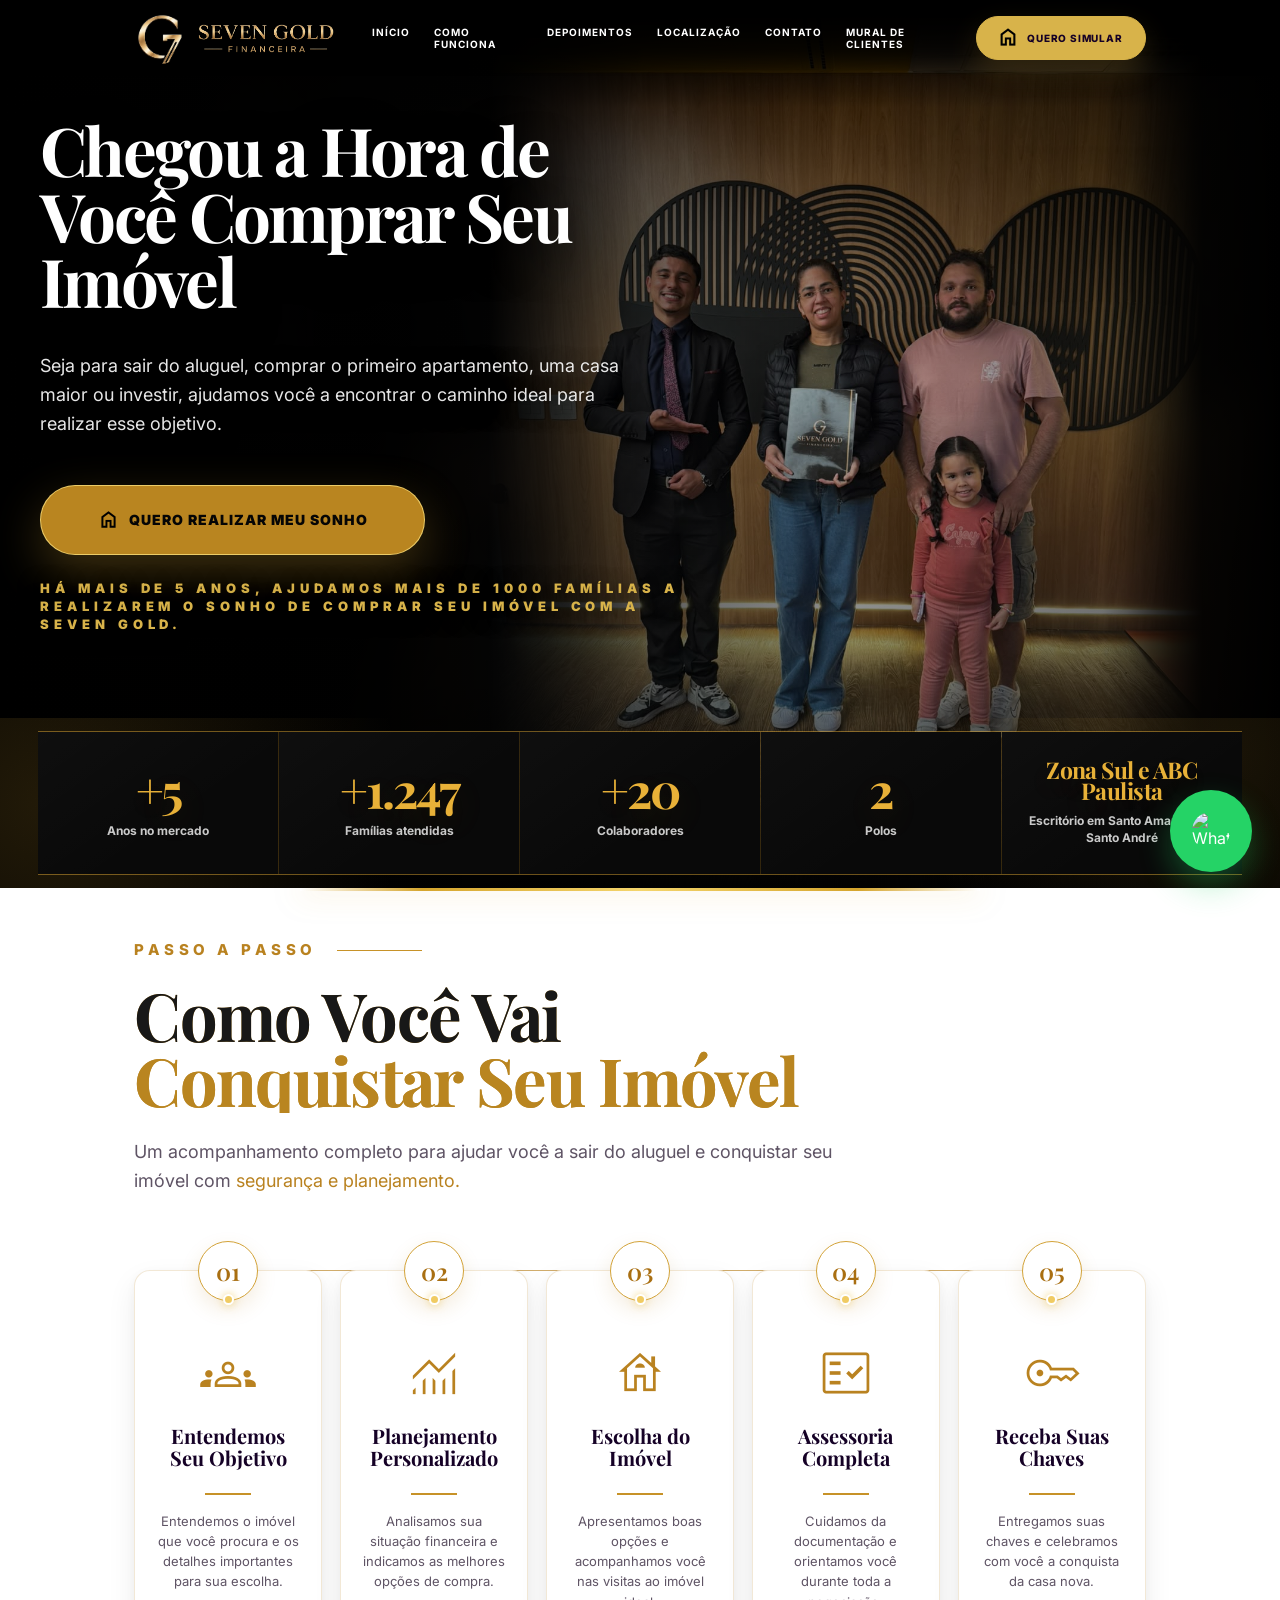
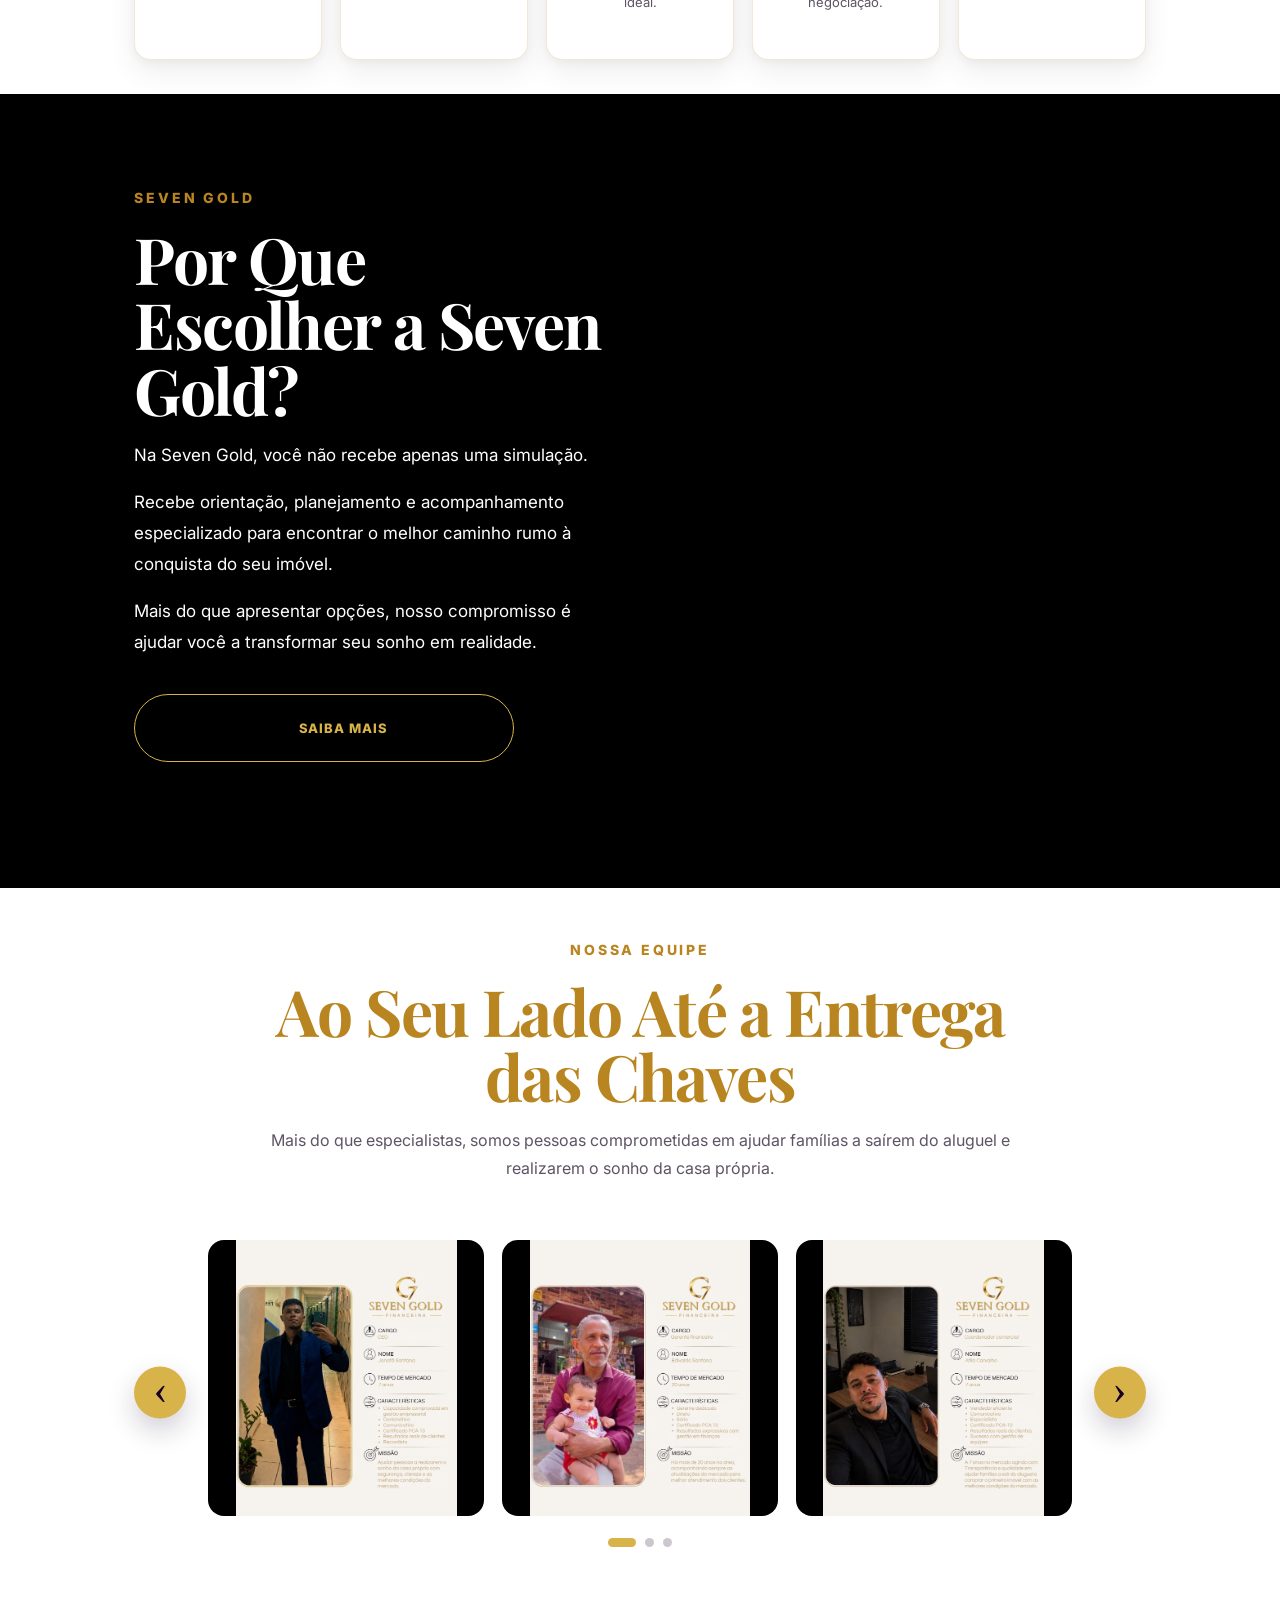
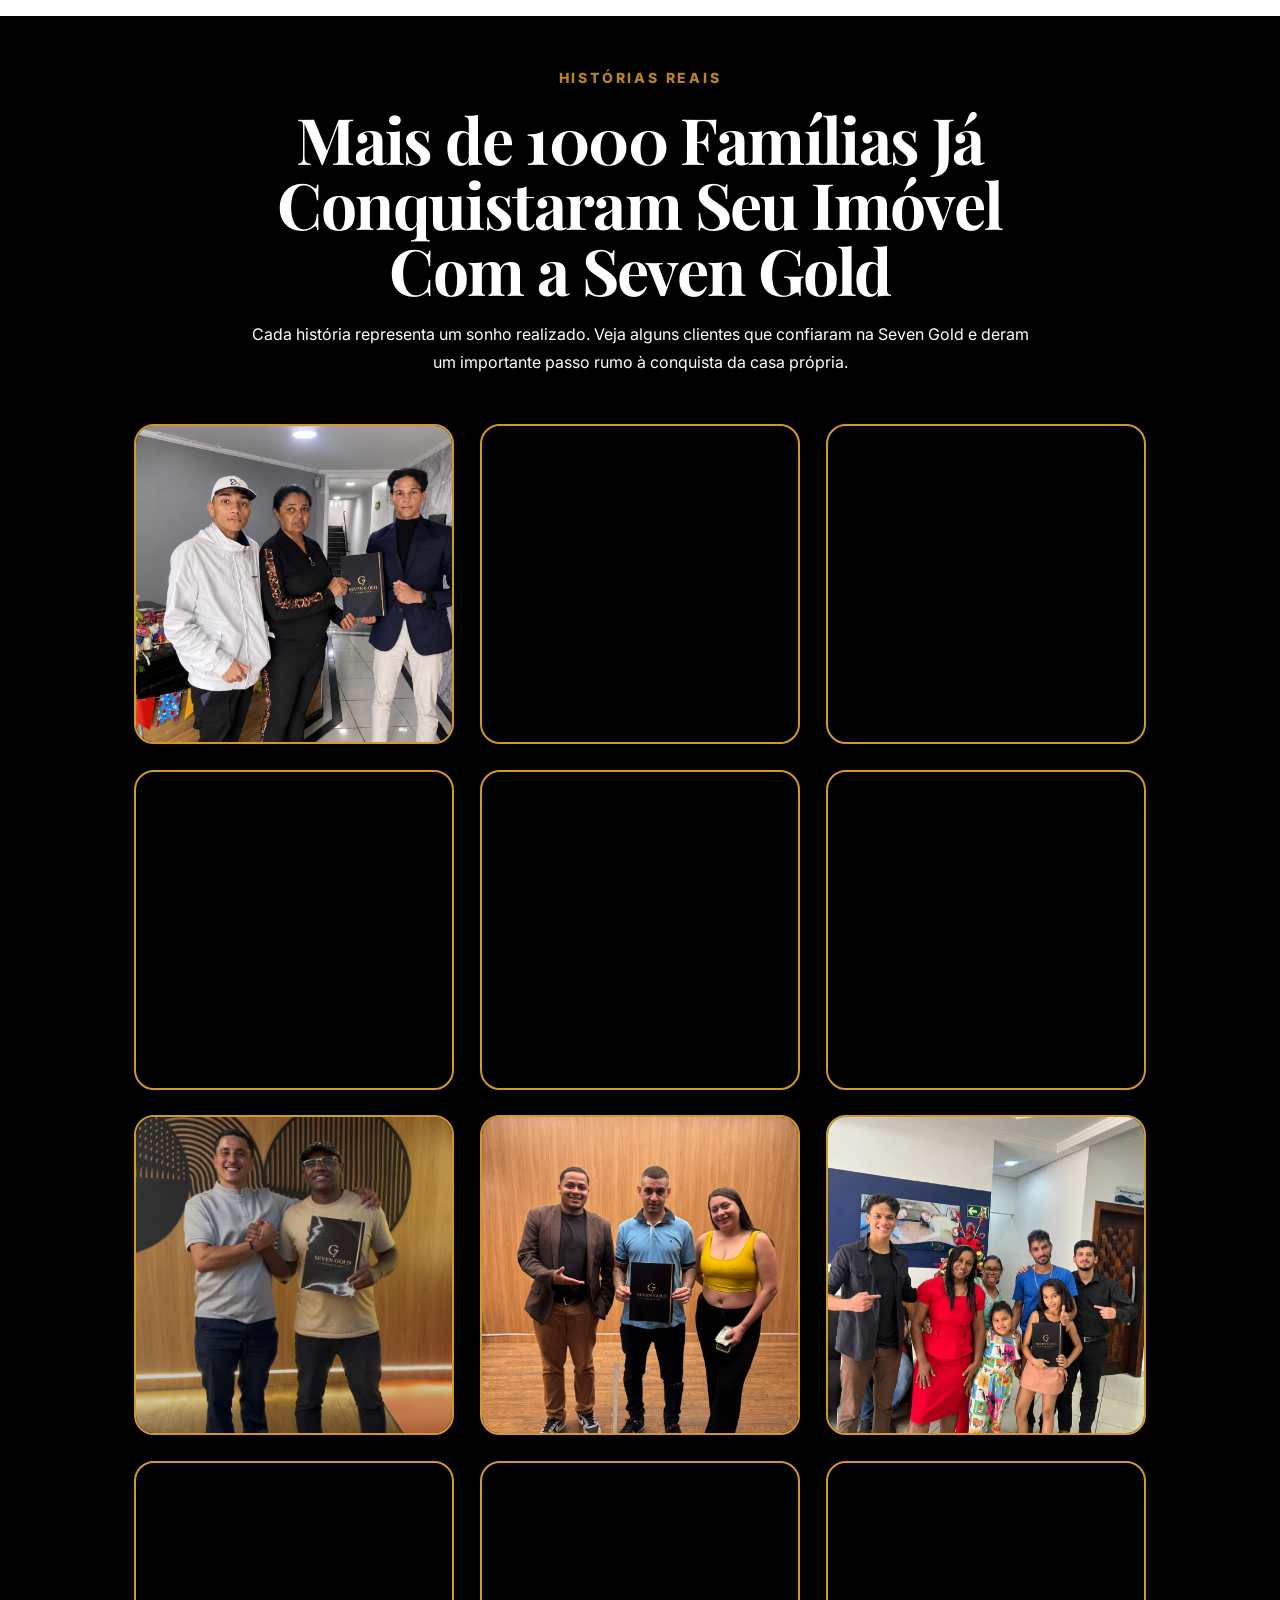
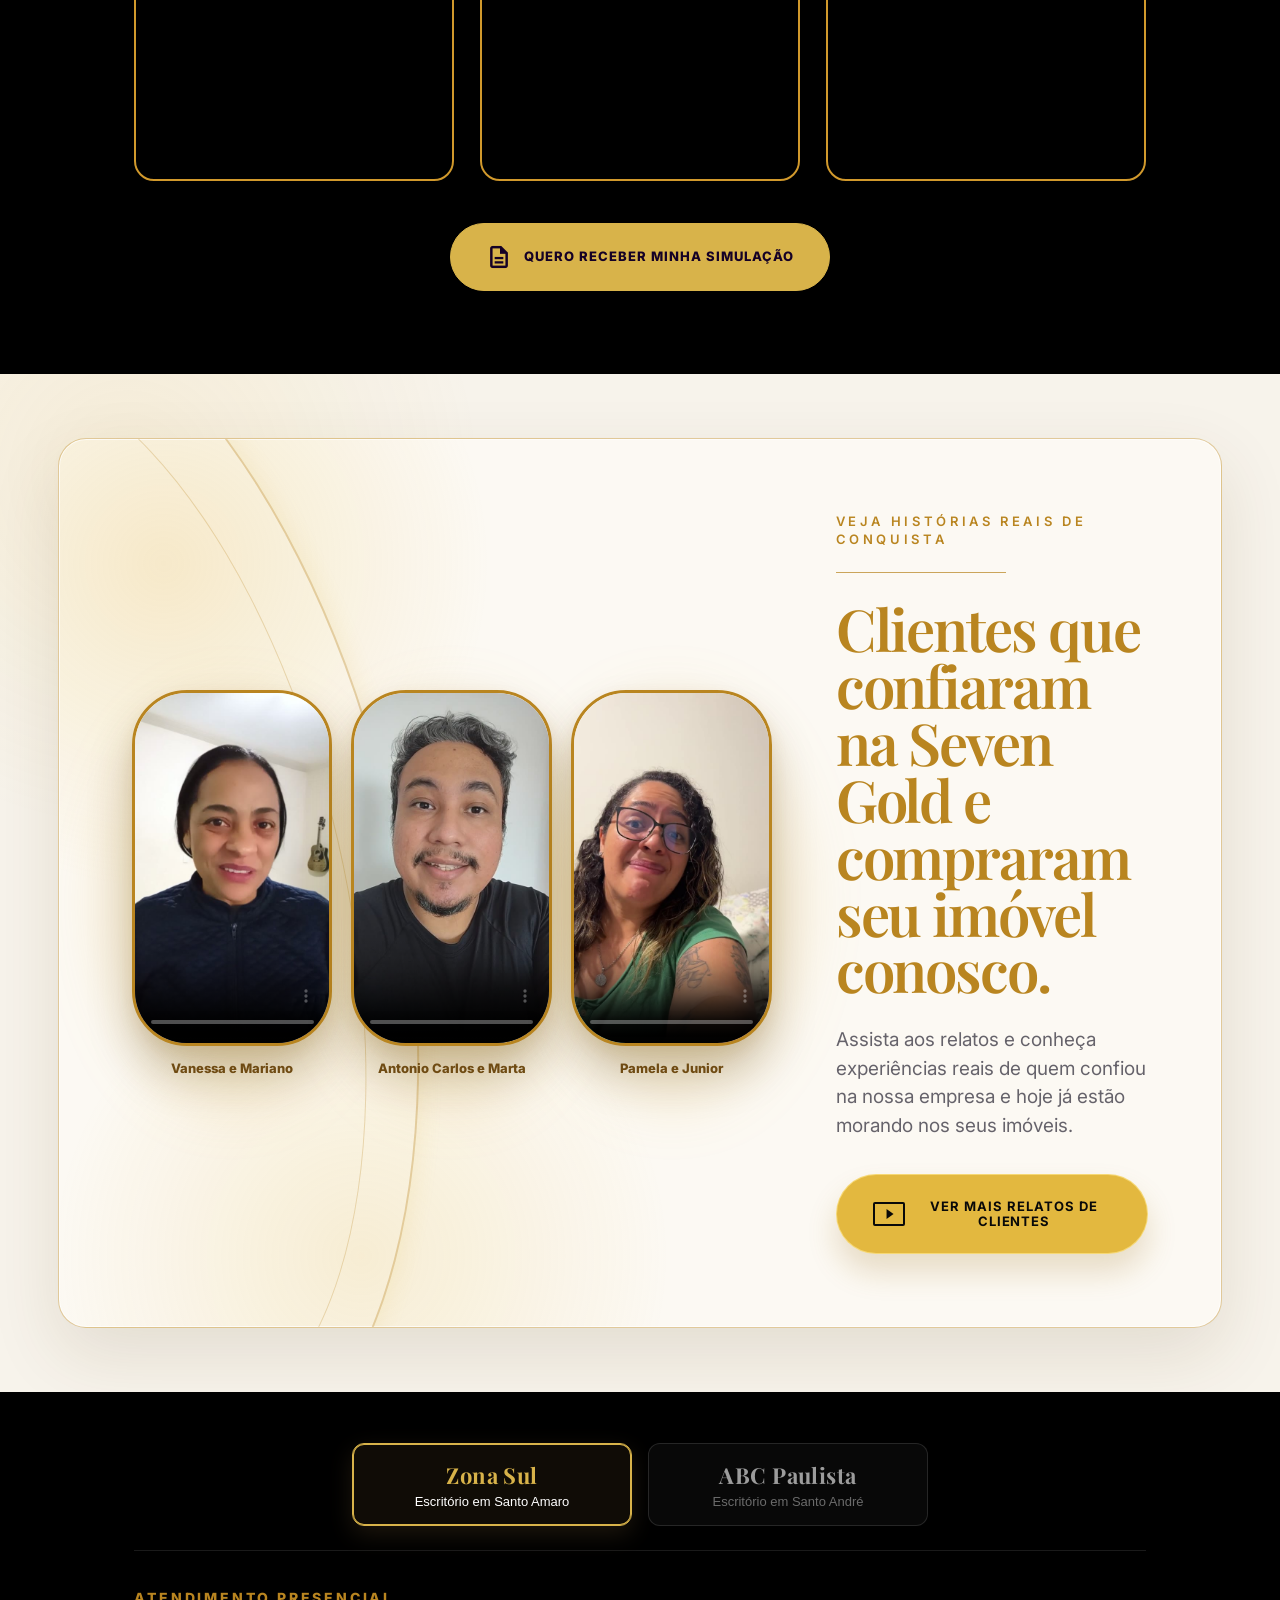
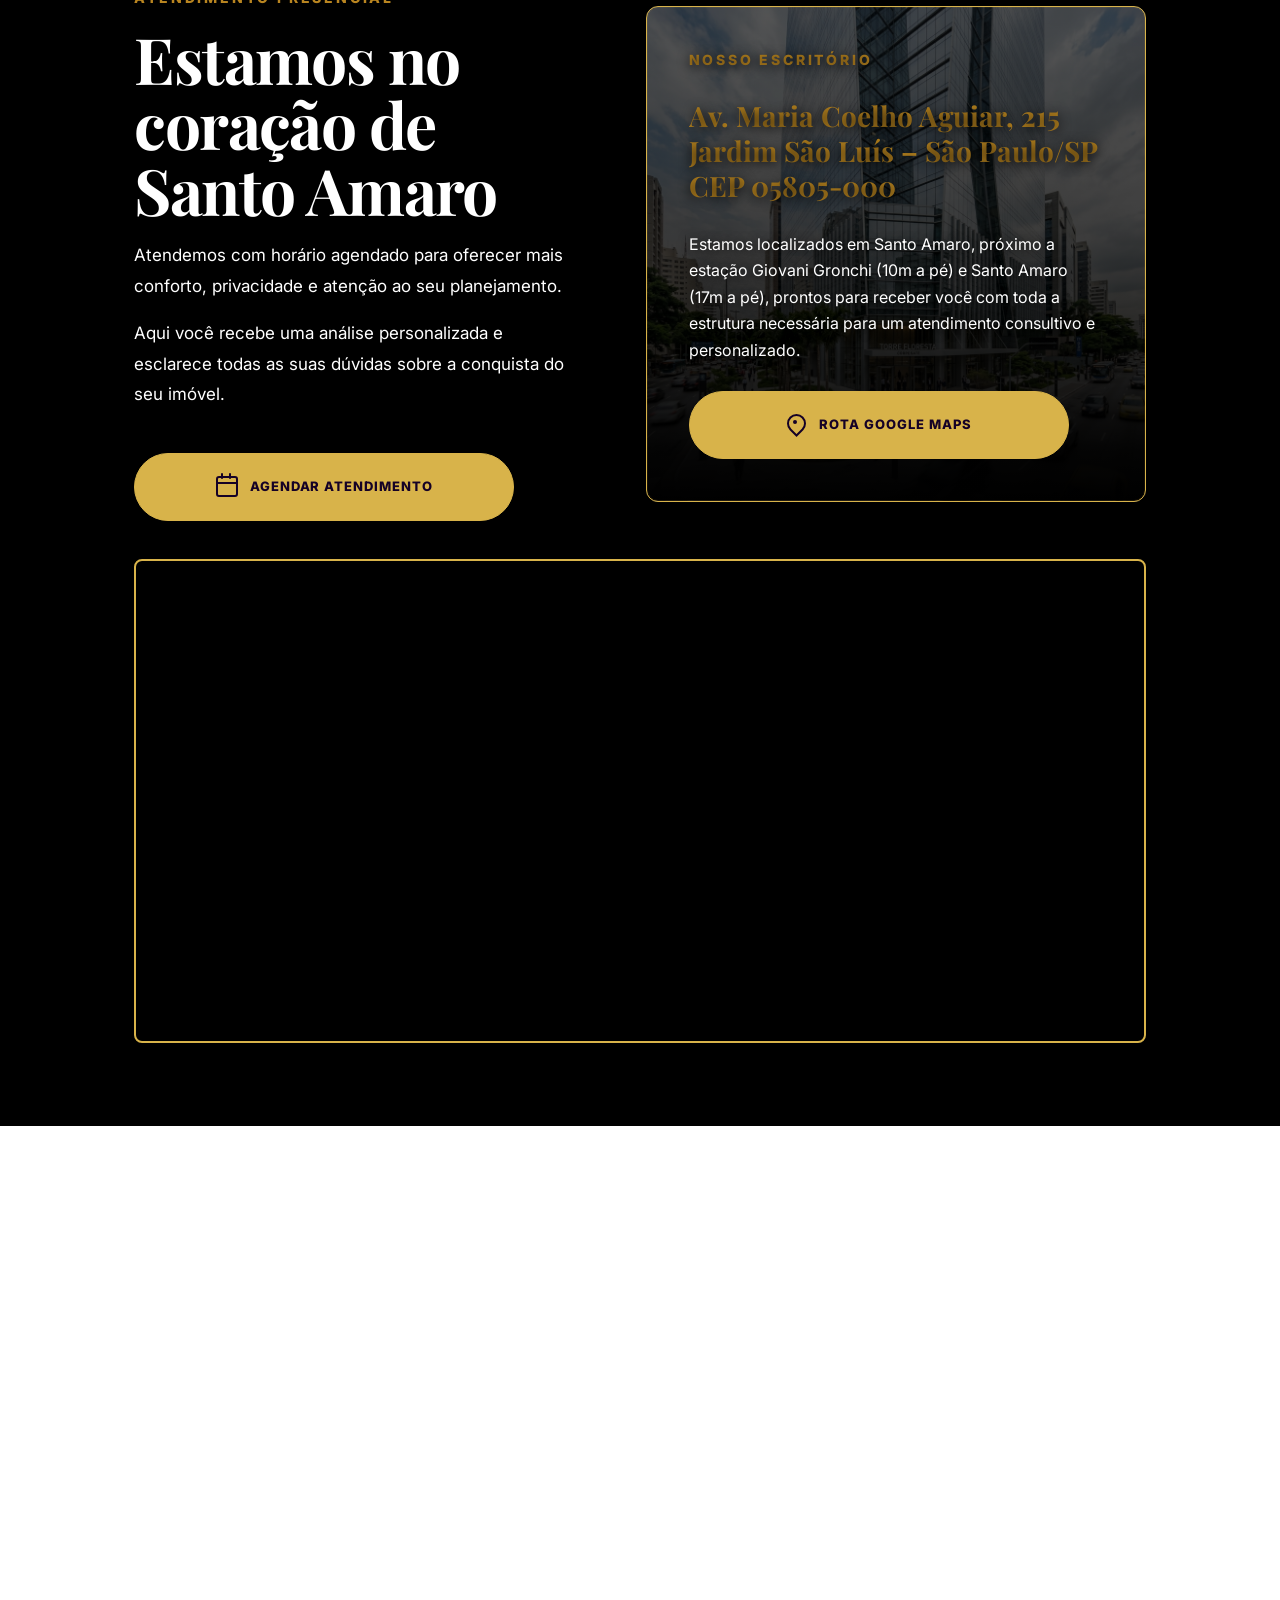
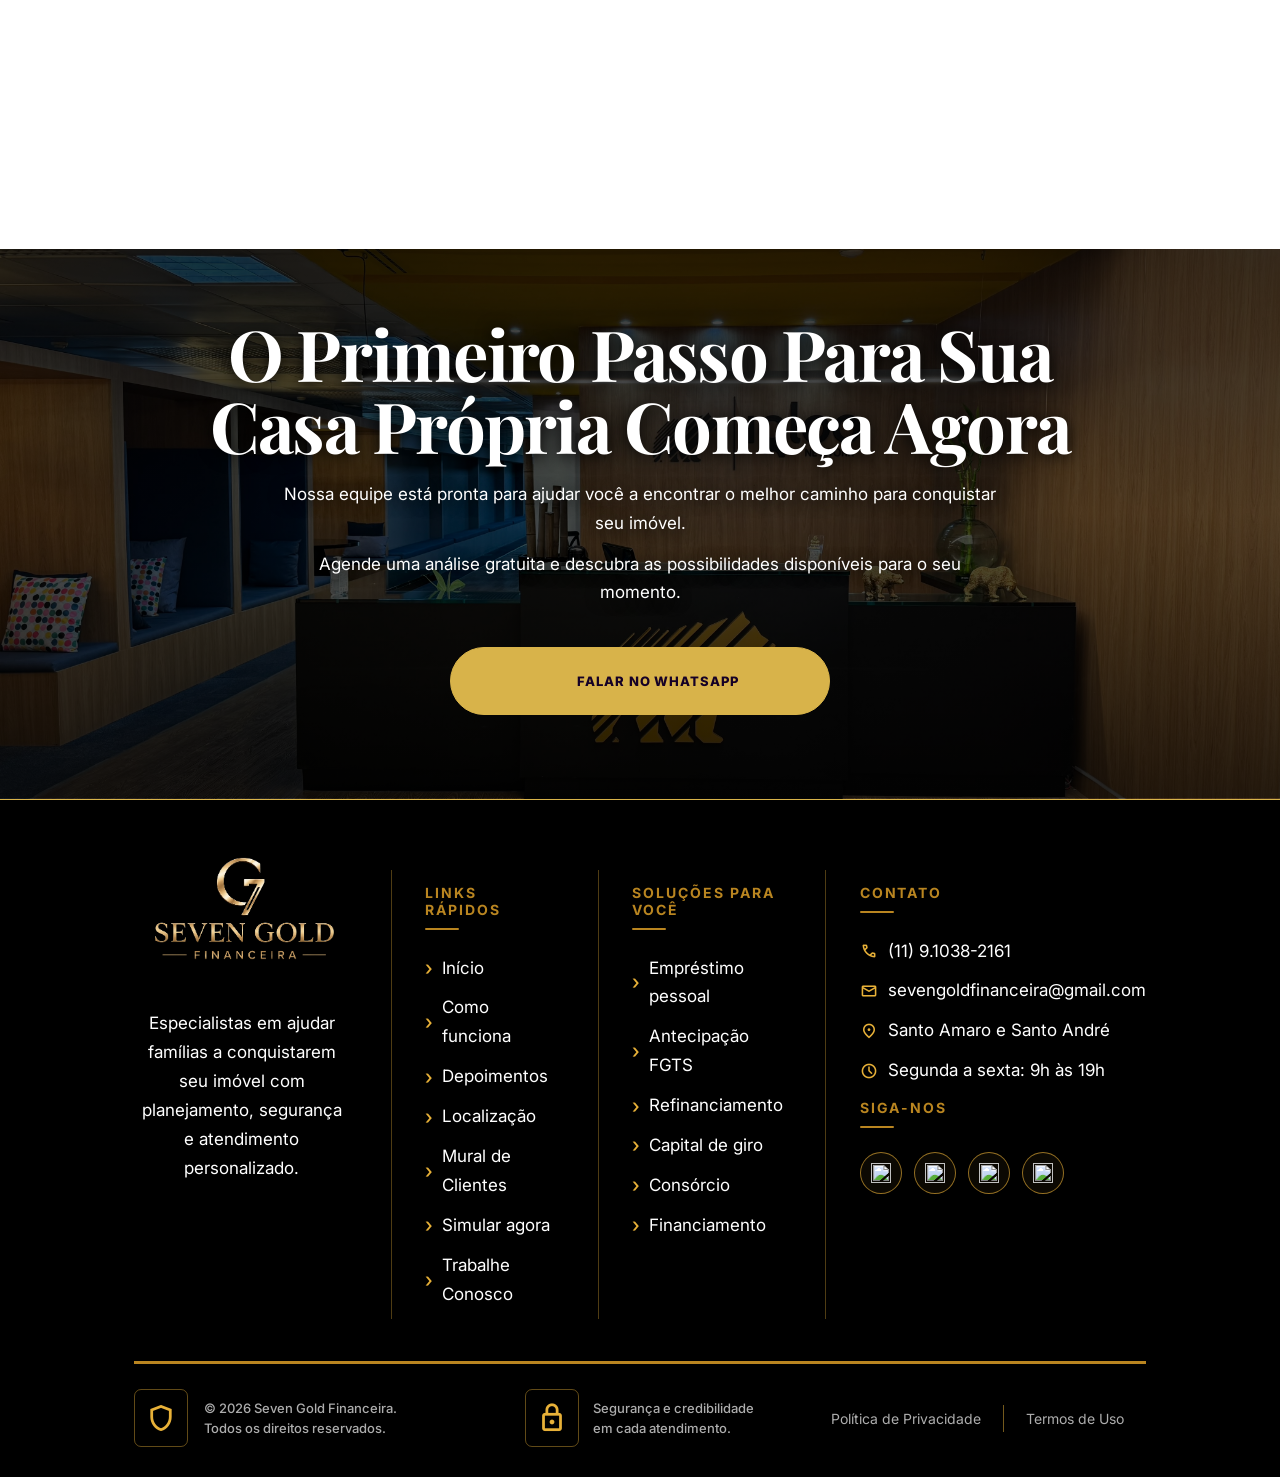
==== index.html @ ebe69db6 "Atualiza foto de capa do site" ====
<!doctype html>
<html lang="pt-BR">
<head>
  <meta charset="utf-8" />
  <meta name="viewport" content="width=device-width, initial-scale=1" />
  <title>Seven Gold Financeira | Compra do Imóvel Próprio</title>
  <meta name="description" content="Encontre o melhor caminho para comprar seu imóvel. Planejamento, orientação e atendimento personalizado sem burocracia dos bancos tradicionais com a Seven Gold Financeira." />
  <link rel="preload" as="image" href="assets/capa-lucas-01-20261017.jpeg" fetchpriority="high" />
  <link rel="preconnect" href="https://fonts.googleapis.com" />
  <link rel="preconnect" href="https://fonts.gstatic.com" crossorigin />
  <link href="https://fonts.googleapis.com/css2?family=Inter:wght@400;500;600;700;800&family=Playfair+Display:wght@600;700&display=swap" rel="stylesheet" />
  <link href="https://fonts.googleapis.com/css2?family=Material+Symbols+Outlined:opsz,wght,FILL,GRAD@20,500,0,0" rel="stylesheet" />
  <link rel="stylesheet" href="styles.css?v=20260912-9" />
  <link rel="icon" type="image/png" sizes="96x96" href="/favicon-96x96.png" />
  <link rel="shortcut icon" href="/favicon.ico" />
  <link rel="apple-touch-icon" sizes="180x180" href="/apple-touch-icon.png" />
</head>
<body class="home-page">
  <header class="site-header" id="inicio">
    <a class="brand" href="#inicio" aria-label="Seven Gold Financeira">
      <span class="brand-symbol" role="img" aria-label="Símbolo G7"></span>
      <span class="brand-name" aria-hidden="true"></span>
    </a>
    <button class="nav-toggle" type="button" aria-label="Abrir menu" aria-expanded="false"><span></span><span></span><span></span></button>
    <nav class="main-nav" aria-label="Menu principal">
      <a href="#inicio">Início</a><a href="#como-funciona">Como funciona</a><a href="#clientes">Depoimentos</a><a href="#localizacao">Localização</a><a href="#contato">Contato</a><a href="clientes.html">Mural de Clientes</a>
    </nav>
    <a class="button gold header-cta" href="simulador.html"><span class="house-icon" aria-hidden="true"></span>Quero simular</a>
  </header>

  <main>
    <section class="hero-home" aria-labelledby="hero-home-title">
      <div class="hero-home__media" style="--hero-home-image: url('assets/capa-lucas-01-20261017.jpeg')" aria-hidden="true">
        <img src="assets/capa-lucas-01-20261017.jpeg" alt="" fetchpriority="high" />
      </div>
      <div class="hero-home__overlay" aria-hidden="true"></div>
      <div class="hero-home__content">
        <div class="hero-home__text">
          <h1 class="hero-home__title" id="hero-home-title">
            <span>Chegou a Hora de</span>
            <span>Você Comprar Seu</span>
            <span>Imóvel</span>
          </h1>
          <p class="hero-home__description">Seja para sair do aluguel, comprar o primeiro apartamento, uma casa maior ou investir, ajudamos você a encontrar o caminho ideal para realizar esse objetivo.</p>
          <a class="hero-home__button" href="simulador.html"><span class="house-icon" aria-hidden="true"></span>Quero realizar meu sonho</a>
          <p class="hero-home__eyebrow">Há mais de 5 anos, ajudamos mais de 1000 famílias a realizarem o sonho de comprar seu imóvel com a Seven Gold.</p>
        </div>
      </div>
    </section>

    <section class="home-stats" aria-label="Números da Seven Gold">
      <ul class="home-stats__grid">
        <li><strong data-count-up="5" data-prefix="+">+5</strong><span>Anos no mercado</span></li>
        <li><strong data-count-up="1247" data-prefix="+">+1.247</strong><span>Famílias atendidas</span></li>
        <li><strong data-count-up="20" data-prefix="+">+20</strong><span>Colaboradores</span></li>
        <li><strong data-count-up="2">2</strong><span>Polos</span></li>
        <li><strong>Zona Sul e ABC Paulista</strong><span>Escritório em Santo Amaro e em<br class="stats-mobile-break" /> Santo André</span></li>
      </ul>
    </section>

    <section class="steps section" id="como-funciona">
      <div class="section-head"><span>Passo a passo</span><h2><span>Como Você Vai</span><strong>Conquistar Seu Imóvel</strong></h2><p>Um acompanhamento completo para ajudar você a sair do aluguel e conquistar seu imóvel com <mark>segurança e planejamento.</mark></p></div>
      <div class="step-grid">
        <article><b>01</b><span class="material-symbols-outlined step-icon" aria-hidden="true">groups</span><h3>Entendemos Seu Objetivo</h3><p>Entendemos o imóvel que você procura e os detalhes importantes para sua escolha.</p></article>
        <article><b>02</b><span class="material-symbols-outlined step-icon" aria-hidden="true">monitoring</span><h3>Planejamento Personalizado</h3><p>Analisamos sua situação financeira e indicamos as melhores opções de compra.</p></article>
        <article><b>03</b><span class="material-symbols-outlined step-icon" aria-hidden="true">house</span><h3>Escolha do Imóvel</h3><p>Apresentamos boas opções e acompanhamos você nas visitas ao imóvel ideal.</p></article>
        <article><b>04</b><span class="material-symbols-outlined step-icon" aria-hidden="true">fact_check</span><h3>Assessoria Completa</h3><p>Cuidamos da documentação e orientamos você durante toda a negociação.</p></article>
        <article><b>05</b><span class="material-symbols-outlined step-icon" aria-hidden="true">key</span><h3>Receba Suas Chaves</h3><p>Entregamos suas chaves e celebramos com você a conquista da casa nova.</p></article>
      </div>
    </section>

    <section class="why section dark-section">
      <div><div class="section-head light"><span>Seven Gold</span><h2>Por Que Escolher a Seven Gold?</h2></div><p>Na Seven Gold, você não recebe apenas uma simulação.</p><p>Recebe orientação, planejamento e acompanhamento especializado para encontrar o melhor caminho rumo à conquista do seu imóvel.</p><p>Mais do que apresentar opções, nosso compromisso é ajudar você a transformar seu sonho em realidade.</p><a class="button outline whatsapp-button" href="simulador.html">Saiba mais</a></div>
      <div class="arch image-arch why-location-gallery">
        <img class="why-location-photo" src="assets/local-atendimento-sala-01.jpeg" alt="Sala de reunião do local de atendimento da Seven Gold" loading="lazy" decoding="async" />
        <img class="why-location-photo" src="assets/local-atendimento-sala-02.jpeg" alt="Sala de atendimento da Seven Gold" loading="lazy" decoding="async" />
      </div>
    </section>

    <section class="team section" id="equipe">
      <div class="section-head center"><span>Nossa equipe</span><h2>Ao Seu Lado Até a Entrega das Chaves</h2><p>Mais do que especialistas, somos pessoas comprometidas em ajudar famílias a saírem do aluguel e realizarem o sonho da casa própria.</p></div>
      <div class="specialists-carousel" aria-label="Especialistas Seven Gold">
        <button class="carousel-arrow carousel-prev" type="button" aria-label="Especialista anterior">‹</button>
        <div class="specialists-track" tabindex="0">
          <article class="specialist-card"><img src="assets/especialista-jonata-sobre-mim-20261002.jpeg" alt="Apresentação profissional de Jonatã Santana, CEO" /></article>
          <article class="specialist-card"><img src="assets/especialista-edivaldo-sobre-mim-20261002.jpeg" alt="Apresentação profissional de Edivaldo Santana, Gerente Financeiro" /></article>
          <article class="specialist-card"><img src="assets/especialista-atila-sobre-mim-20261002.jpeg" alt="Apresentação profissional de Atíla Carvalho, Coordenador Comercial" /></article>
          <article class="specialist-card"><img src="assets/especialista-josiele-sobre-mim-20261002.jpeg" alt="Apresentação profissional de Josiele Martins, Consultora Financeira" /></article>
          <article class="specialist-card"><img src="assets/especialista-lucas-sobre-mim-20261002.jpeg" alt="Apresentação profissional de Lucas Vaz, Coordenador Comercial" /></article>
          <article class="specialist-card"><img src="assets/especialista-israel-sobre-mim-20261002.png" alt="Apresentação profissional de Israel Brito, Coordenador Comercial" /></article>
          <article class="specialist-card"><img src="assets/especialista-victor-sobre-mim-20261002.jpeg" alt="Apresentação profissional de Victor Alves, Consultor Financeiro" /></article>
        </div>
        <button class="carousel-arrow carousel-next" type="button" aria-label="Próximo especialista">›</button>
        <div class="carousel-dots" aria-label="Escolher especialista"></div>
      </div>
    </section>

    <section class="clients section dark-section" id="clientes">
      <div class="section-head light center"><span>Histórias reais</span><h2>Mais de 1000 Famílias Já Conquistaram Seu Imóvel Com a Seven Gold</h2><p>Cada história representa um sonho realizado. Veja alguns clientes que confiaram na Seven Gold e deram um importante passo rumo à conquista da casa própria.</p></div>
      <div class="client-cards">
        <article><img src="assets/especialista-victor-historia-01-20260925.jpeg" alt="Clientes celebrando uma conquista com o especialista Victor" loading="lazy" decoding="async" /></article>
        <article><img src="assets/especialista-lucas-historia-01-20260925.png" alt="Cliente celebrando uma conquista com o especialista Lucas" loading="lazy" decoding="async" /></article>
        <article><img src="assets/especialista-julia-historia-01-20260925.png" alt="Clientes celebrando uma conquista com a especialista Julia" loading="lazy" decoding="async" /></article>
        <article><img src="assets/especialista-jonata-historia-01-20260925.png" alt="Cliente celebrando uma conquista com o especialista Jonatã" loading="lazy" decoding="async" /></article>
        <article><img src="assets/especialista-israel-historia-01-20260925.png" alt="Família celebrando uma conquista com o especialista Israel" loading="lazy" decoding="async" /></article>
        <article><img src="assets/especialista-atila-03-20260925.jpeg" alt="Clientes celebrando uma conquista com o especialista Atíla" loading="lazy" decoding="async" /></article>
        <article><img src="assets/especialista-victor-historia-02-20260925.jpeg" alt="Clientes celebrando uma conquista com o especialista Victor" loading="lazy" decoding="async" /></article>
        <article><img src="assets/especialista-lucas-03-20260925.jpeg" alt="Família celebrando uma conquista com o especialista Lucas" loading="lazy" decoding="async" /></article>
        <article><img src="assets/especialista-julia-historia-02-20260925.png" alt="Clientes celebrando uma conquista com a especialista Julia" loading="lazy" decoding="async" /></article>
        <article><img src="assets/especialista-lucas-historia-02-20261015.jpeg" alt="Cliente celebrando uma conquista com o especialista Lucas" loading="lazy" decoding="async" /></article>
        <article><img src="assets/especialista-israel-historia-02-20260925.png" alt="Clientes celebrando uma conquista com o especialista Israel" loading="lazy" decoding="async" /></article>
        <article><img src="assets/especialista-atila-historia-03-20261002.jpeg" alt="Clientes celebrando uma conquista com o especialista Atíla" loading="lazy" decoding="async" /></article>
      </div>
      <a class="button gold" href="simulador.html"><span class="material-symbols-outlined form-button-icon" aria-hidden="true">description</span>Quero receber minha simulação</a>
    </section>

    <section class="story section" id="relatos-clientes">
      <div class="story-card story-layout">
        <div class="testimonial-videos" aria-label="Relatos em vídeo de clientes da Seven Gold">
          <div class="testimonial-video">
            <video controls preload="metadata" playsinline poster="assets/depoimento-vanessa-mariano-thumbnail.jpg?v=20260715-2" aria-label="Depoimento de Vanessa e Mariano">
              <source src="assets/depoimento-vanessa-mariano.mp4?v=20260714-1" type="video/mp4" />
              Seu navegador não oferece suporte para reprodução de vídeo.
            </video>
            <strong>Vanessa e Mariano</strong>
          </div>
          <div class="testimonial-video">
            <video controls preload="metadata" playsinline poster="assets/depoimento-jonata-thumbnail.jpg?v=20260715-1" aria-label="Depoimento de Antonio Carlos e Marta">
              <source src="assets/depoimento-jonata.mp4?v=20260715-1" type="video/mp4" />
              Seu navegador não oferece suporte para reprodução de vídeo.
            </video>
            <strong>Antonio Carlos e Marta</strong>
          </div>
          <div class="testimonial-video">
            <video controls preload="metadata" playsinline poster="assets/depoimento-cliente-03-thumbnail.jpg?v=20260715-1" aria-label="Depoimento de Pamela e Junior">
              <source src="assets/depoimento-cliente-03.mp4?v=20260715-1" type="video/mp4" />
              Seu navegador não oferece suporte para reprodução de vídeo.
            </video>
            <strong>Pamela e Junior</strong>
          </div>
        </div>
        <div class="story-copy">
          <span>Veja histórias reais de conquista</span>
          <h2>Clientes que confiaram na Seven Gold e compraram seu imóvel conosco.</h2>
          <p>Assista aos relatos e conheça experiências reais de quem confiou na nossa empresa e hoje já estão morando nos seus imóveis.</p>
          <a class="button dark video-button" href="clientes.html">Ver mais relatos de clientes</a>
        </div>
      </div>
    </section>

    <section class="location section dark-section" id="localizacao">
      <div class="location-tabs" role="tablist">
        <button class="tab-button active" role="tab" aria-selected="true" data-target="sp">
          <span class="tab-region">Zona Sul</span>
          <span class="tab-office">Escritório em Santo Amaro</span>
        </button>
        <button class="tab-button" role="tab" aria-selected="false" data-target="sa">
          <span class="tab-region">ABC Paulista</span>
          <span class="tab-office">Escritório em Santo André</span>
        </button>
      </div>
      <div>
        <div class="section-head light">
          <span>Atendimento presencial</span>
          <h2 id="location-title">Estamos no coração de Santo Amaro</h2>
        </div>
        <p>Atendemos com horário agendado para oferecer mais conforto, privacidade e atenção ao seu planejamento.</p>
        <p>Aqui você recebe uma análise personalizada e esclarece todas as suas dúvidas sobre a conquista do seu imóvel.</p>
        <a class="button gold calendar-button location-booking-button" href="simulador.html"><span class="calendar-icon" aria-hidden="true"></span>Agendar atendimento</a>
      </div>
      <article class="office-card polo-sp" id="office-card">
        <span>Nosso escritório</span>
        <h3 id="office-address">Av. Maria Coelho Aguiar, 215<br>Jardim São Luís – São Paulo/SP<br>CEP 05805-000</h3>
        <p id="office-description">Estamos localizados em Santo Amaro, próximo a estação Giovani Gronchi (10m a pé) e Santo Amaro (17m a pé), prontos para receber você com toda a estrutura necessária para um atendimento consultivo e personalizado.</p>
        <div class="button-row">
          <a class="button gold map-button" id="office-route" href="https://maps.google.com/?q=Av.+Maria+Coelho+Aguiar,+215+-+Jardim+S%C3%A3o+Lu%C3%ADs,+S%C3%A3o+Paulo+-+SP,+05805-000" target="_blank" rel="noopener"><span class="map-icon" aria-hidden="true"></span>Rota Google Maps</a>
        </div>
      </article>
      <div class="google-map">
        <iframe
          id="office-map"
          src="https://www.google.com/maps?q=Av.+Maria+Coelho+Aguiar,+215+-+Jardim+S%C3%A3o+Lu%C3%ADs,+S%C3%A3o+Paulo+-+SP,+05805-000&output=embed"
          title="Localização da Seven Gold Financeira no Google Maps"
          loading="lazy"
          allowfullscreen
          referrerpolicy="no-referrer-when-downgrade"
        ></iframe>
      </div>
    </section>

    <section class="partners section">
      <div class="section-head center"><span>Parceiros</span><h2>Instituições Que Caminham Conosco</h2><p>Trabalhamos com as principais instituições financeiras e administradoras do país, garantindo mais opções, segurança e as melhores condições para você conquistar seu imóvel.</p></div>
      <div class="partner-icons">
        <div class="partner-logo partner-logo--caixa"><img src="https://static.wixstatic.com/media/16b10d_75a38ef112f54537a733012a9d5c89b6~mv2.png" alt="Caixa Econômica Federal" loading="lazy" decoding="async" /></div>
        <div class="partner-logo partner-logo--santander"><img src="https://static.wixstatic.com/media/16b10d_12ea3934bad140d1b34d77df746a5104~mv2.png" alt="Banco Santander" loading="lazy" decoding="async" /></div>
        <div class="partner-logo partner-logo--bb"><img src="https://static.wixstatic.com/media/16b10d_03f4891e30354301b1bb062b4d1d8b9d~mv2.png" alt="Banco do Brasil" loading="lazy" decoding="async" /></div>
        <div class="partner-logo"><img src="https://static.wixstatic.com/media/16b10d_3cd354a7caf74e40aecfaeaadd48f392~mv2.png" alt="Banco Itaú" loading="lazy" decoding="async" /></div>
        <div class="partner-logo"><img src="https://static.wixstatic.com/media/16b10d_20fe5166fad348579043b5dd66ae06e6~mv2.png" alt="Banco Bradesco" loading="lazy" decoding="async" /></div>
        <div class="partner-logo partner-logo--wide"><img src="https://static.bancointer.com.br/blog/images/0234e7aa235244759b77f4f5c444fdbd_inter-logo.jpg" alt="Banco Inter" loading="lazy" decoding="async" /></div>
        <div class="partner-logo partner-logo--safra"><img src="assets/logo-banco-safra.svg" alt="Banco Safra" loading="lazy" decoding="async" /></div>
        <div class="partner-logo partner-logo--porto"><img src="assets/logo-porto.svg" alt="Porto Seguro" loading="lazy" decoding="async" /></div>
        <div class="partner-logo partner-logo--btg"><img src="assets/logo-btg-pactual.svg" alt="BTG Pactual" loading="lazy" decoding="async" /></div>
        <div class="partner-logo partner-logo--sicredi"><img src="assets/logo-sicredi.png" alt="Sicredi" loading="lazy" decoding="async" /></div>
        <div class="partner-logo partner-logo--sicoob"><img src="assets/logo-sicoob.svg" alt="Sicoob" loading="lazy" decoding="async" /></div>
        <div class="partner-logo partner-logo--bv"><img src="assets/logo-bv.png" alt="BV Financeira" loading="lazy" decoding="async" /></div>
      </div>
    </section>

    <section class="final-cta section dark-section"><h2>O Primeiro Passo Para Sua Casa Própria Começa Agora</h2><p>Nossa equipe está pronta para ajudar você a encontrar o melhor caminho para conquistar seu imóvel.</p><p>Agende uma análise gratuita e descubra as possibilidades disponíveis para o seu momento.</p><a class="button gold home-cta" href="https://wa.link/cnoep2" target="_blank" rel="noreferrer" aria-label="Falar no WhatsApp da Seven Gold"><span class="whatsapp-cta-icon" aria-hidden="true"></span>Falar no WhatsApp</a></section>
  </main>

  <footer class="footer" id="contato">
    <div class="footer-about"><img src="assets/logo-completa-transparente.png" alt="Seven Gold Financeira" /><p>Especialistas em ajudar famílias a conquistarem seu imóvel com planejamento, segurança e atendimento personalizado.</p></div>
    <div><h3>Links rápidos</h3><a href="#inicio">Início</a><a href="#como-funciona">Como funciona</a><a href="#clientes">Depoimentos</a><a href="#localizacao">Localização</a><a href="clientes.html">Mural de Clientes</a><a href="simulador.html">Simular agora</a><a href="https://wa.me/5511910382161?text=Ol%C3%A1%2C%20vim%20pelo%20site%20e%20quero%20trabalhar%20com%20a%20Seven%20Gold." target="_blank" rel="noreferrer">Trabalhe Conosco</a></div>
    <div><h3>Soluções para você</h3><a aria-disabled="true">Empréstimo pessoal</a><a aria-disabled="true">Antecipação FGTS</a><a aria-disabled="true">Refinanciamento</a><a aria-disabled="true">Capital de giro</a><a aria-disabled="true">Consórcio</a><a aria-disabled="true">Financiamento</a></div>
    <div class="footer-contact"><h3>Contato</h3><p><span class="material-symbols-outlined" aria-hidden="true">call</span>(11) 9.1038-2161</p><p><span class="material-symbols-outlined" aria-hidden="true">mail</span>sevengoldfinanceira@gmail.com</p><p><span class="material-symbols-outlined" aria-hidden="true">location_on</span>Santo Amaro e Santo André</p><p><span class="material-symbols-outlined" aria-hidden="true">schedule</span>Segunda a sexta: 9h às 19h</p><h3>Siga-nos</h3>
    <div class="social-links" aria-label="Redes sociais">
<a class="social-link" href="https://www.facebook.com/sevengoldfinanceira/" target="_blank" rel="noreferrer" title="Facebook" aria-label="Abrir Facebook da Seven Gold"><img src="https://cdn.simpleicons.org/facebook/E8B138" alt="" /></a>
      <a class="social-link" href="https://www.instagram.com/sevengoldfinanceira" target="_blank" rel="noreferrer" title="Instagram" aria-label="Abrir Instagram da Seven Gold"><img src="https://cdn.simpleicons.org/instagram/E8B138" alt="" /></a>
      <a class="social-link" href="https://www.tiktok.com/@sevengoldfinanceira?is_from_webapp=1&amp;sender_device=pc" target="_blank" rel="noreferrer" title="TikTok" aria-label="Abrir TikTok da Seven Gold"><img src="https://cdn.simpleicons.org/tiktok/E8B138" alt="" /></a>
<a class="social-link" href="https://k.kwai.com/u/@sevengoldfinanceira/xmhOjYCY" target="_blank" rel="noreferrer" title="Kwai" aria-label="Abrir Kwai da Seven Gold"><img src="https://cdn.simpleicons.org/kuaishou/E8B138" alt="" /></a>
    </div>
    </div>
<div class="footer-bottom">
      <div class="footer-copyright"><span class="material-symbols-outlined" aria-hidden="true">shield</span><div><strong>© 2026 Seven Gold Financeira.</strong><small>Todos os direitos reservados.</small></div></div>
      <div class="footer-security"><span class="material-symbols-outlined" aria-hidden="true">lock</span><div><strong>Segurança e credibilidade</strong><small>em cada atendimento.</small></div></div>
      <div class="footer-legal"><a href="politica-de-privacidade.html">Política de Privacidade</a><a href="termos-de-uso.html">Termos de Uso</a></div>
    </div>
  </footer>
  <a class="whatsapp" href="https://wa.link/cnoep2" aria-label="Falar no WhatsApp"><img src="https://cdn.simpleicons.org/whatsapp/FFFFFF" alt="WhatsApp" /></a>
  <script src="script.js?v=20260818-1"></script>
</body>
</html>
---- styles.css ----
:root {
  --purple: #170821;
  --purple2: #25102f;
  --gold: #c99a55;
  --gold2: #edcc93;
  --cream: #f5f2ec;
  --ink: #18151b;
  --muted: #716b74;
  --line: rgba(201, 154, 85, 0.28);
  --display: "Playfair Display", Georgia, serif;
}
* {
  box-sizing: border-box;
}
html {
  scroll-behavior: smooth;
}
body {
  margin: 0;
  background: var(--cream);
  color: var(--ink);
  font-family: Inter, system-ui, sans-serif;
}
a {
  text-decoration: none;
  color: inherit;
}
.site-header {
  position: sticky;
  top: 0;
  z-index: 20;
  display: grid;
  grid-template-columns: 140px 1fr auto;
  align-items: center;
  gap: 32px;
  min-height: 84px;
  padding: 10px clamp(22px, 6vw, 105px);
  background: rgba(12, 8, 14, 0.96);
  color: #fff;
  border-bottom: 1px solid rgba(255, 255, 255, 0.1);
  backdrop-filter: blur(16px);
}
.brand img {
  display: block;
  width: 72px;
  height: 64px;
  object-fit: contain;
}
.main-nav {
  display: flex;
  justify-content: center;
  gap: 28px;
  font-size: 11px;
  font-weight: 700;
  letter-spacing: 0.1em;
  text-transform: uppercase;
}
.main-nav a {
  opacity: 0.72;
}
.main-nav a:hover {
  color: var(--gold2);
  opacity: 1;
}
.nav-toggle {
  display: none;
}
.button {
  display: inline-flex;
  align-items: center;
  justify-content: center;
  min-height: 48px;
  padding: 0 25px;
  border: 1px solid transparent;
  border-radius: 999px;
  font-size: 11px;
  font-weight: 800;
  letter-spacing: 0.08em;
  text-transform: uppercase;
  transition: 0.2s;
}
.button:hover {
  transform: translateY(-2px);
}
.button.gold {
  background: var(--gold2);
  color: #1a111d;
}
.button.dark {
  background: var(--purple);
  color: #fff;
}
.button.outline {
  border-color: var(--gold);
  color: var(--gold2);
}
.hero {
  position: relative;
  overflow: hidden;
  display: grid;
  grid-template-columns: 1.1fr 0.9fr;
  align-items: center;
  gap: clamp(50px, 8vw, 120px);
  min-height: calc(100vh - 84px);
  padding: clamp(75px, 9vw, 130px) clamp(22px, 7vw, 120px);
  background:
    radial-gradient(
      circle at 78% 28%,
      rgba(201, 154, 85, 0.22),
      transparent 26%
    ),
    #0b090c;
  color: #fff;
}
.hero-copy {
  max-width: 760px;
}
.eyebrow,
.section-head > span,
.story-card > span,
.office-card > span {
  color: var(--gold);
  font-size: 11px;
  font-weight: 800;
  letter-spacing: 0.2em;
  text-transform: uppercase;
}
.hero h1,
.section-head h2,
.story-card h2,
.final-cta h2 {
  margin: 18px 0;
  font-family: var(--display);
  font-size: clamp(44px, 6vw, 88px);
  line-height: 1.02;
  letter-spacing: -0.025em;
}
.hero h2 {
  margin: 0 0 26px;
  color: var(--gold2);
  font-family: var(--display);
  font-size: clamp(25px, 3vw, 42px);
  font-weight: 600;
}
.hero p:not(.eyebrow) {
  max-width: 640px;
  color: rgba(255, 255, 255, 0.68);
  font-size: 17px;
  line-height: 1.75;
}
.hero .button {
  margin-top: 22px;
}
.arch {
  overflow: hidden;
  border: 1px solid var(--line);
  border-radius: 260px 260px 16px 16px;
  background: var(--purple);
}
.arch img {
  display: block;
  width: 100%;
  height: 100%;
  object-fit: cover;
}
.hero-visual .arch {
  height: min(590px, 68vh);
}
.section {
  padding: clamp(85px, 10vw, 145px) clamp(22px, 7vw, 120px);
}
.section-head {
  max-width: 800px;
}
.section-head h2 {
  color: var(--purple);
  font-size: clamp(40px, 5vw, 70px);
}
.section-head p {
  color: var(--muted);
  font-size: 16px;
  line-height: 1.75;
}
.section-head.center {
  margin: 0 auto;
  text-align: center;
}
.section-head.light h2 {
  color: #fff;
}
.section-head.light p {
  color: rgba(255, 255, 255, 0.62);
}
.step-grid {
  display: grid;
  grid-template-columns: repeat(5, 1fr);
  margin: 60px 0 38px;
  border-top: 1px solid rgba(23, 8, 33, 0.15);
}
.step-grid article {
  position: relative;
  padding: 30px 22px;
  border-right: 1px solid rgba(23, 8, 33, 0.12);
}
.step-grid article:last-child {
  border: 0;
}
.step-grid b {
  display: block;
  color: var(--gold);
  font-family: var(--display);
  font-size: 32px;
  font-weight: 400;
}
.step-grid img {
  width: 52px;
  height: 52px;
  margin: 28px 0 20px;
  object-fit: contain;
}
.step-grid h3 {
  min-height: 56px;
  margin: 0 0 10px;
  color: var(--purple);
  font-family: var(--display);
  font-size: 21px;
}
.step-grid p {
  margin: 0;
  color: var(--muted);
  font-size: 13px;
  line-height: 1.65;
}
.dark-section {
  background: #0b090c;
  color: #fff;
}
.why,
.location {
  display: grid;
  grid-template-columns: 1fr minmax(320px, 500px);
  align-items: center;
  gap: clamp(55px, 9vw, 135px);
}
.why > div > p,
.location > div > p {
  max-width: 650px;
  color: rgba(255, 255, 255, 0.64);
  font-size: 17px;
  line-height: 1.8;
}
.why .button {
  margin-top: 20px;
}
.image-arch {
  height: 540px;
}
.team {
  background: #fff;
}
.team-feature {
  max-width: 560px;
  margin: 60px auto 0;
}
.team-feature .arch {
  height: 560px;
}
.clients {
  text-align: center;
}
.client-cards {
  display: grid;
  grid-template-columns: repeat(3, 1fr);
  gap: clamp(18px, 2vw, 30px);
  width: min(100%, 1320px);
  margin: 48px auto 42px;
}
.client-cards article {
  display: grid;
  place-items: end start;
  min-height: 300px;
  padding: 28px;
  border: 1px solid var(--line);
  border-radius: 200px 200px 8px 8px;
  background:
    radial-gradient(
      circle at 50% 30%,
      rgba(201, 154, 85, 0.3),
      transparent 30%
    ),
    var(--purple2);
  color: var(--gold2);
  font-family: var(--display);
  font-size: 24px;
}
.story {
  background: var(--cream);
}
.story-card {
  max-width: 1000px;
  margin: auto;
  padding: clamp(35px, 6vw, 75px);
  border: 1px solid rgba(23, 8, 33, 0.15);
  background: #fff;
  text-align: center;
}
.story-card h2 {
  font-size: clamp(34px, 4vw, 58px);
}
.story-card p {
  color: var(--muted);
  line-height: 1.7;
}
.story-card .button {
  margin-top: 18px;
}
.office-card {
  padding: 42px;
  border: 1px solid var(--line);
  background: var(--purple2);
}
.office-card h3 {
  color: #fff;
  font-family: var(--display);
  font-size: 28px;
  line-height: 1.25;
}
.office-card p {
  color: rgba(255, 255, 255, 0.62);
  line-height: 1.65;
}
.button-row {
  display: flex;
  flex-wrap: wrap;
  gap: 12px;
  margin-top: 28px;
}
.partners {
  background: #fff;
}
.partner-icons {
  display: flex;
  flex-wrap: wrap;
  justify-content: center;
  align-items: center;
  gap: 45px;
  margin-top: 60px;
  padding: 35px;
  border-top: 1px solid rgba(23, 8, 33, 0.12);
  border-bottom: 1px solid rgba(23, 8, 33, 0.12);
}
.partner-icons img {
  width: 75px;
  height: 65px;
  object-fit: contain;
}
.final-cta {
  text-align: center;
}
.final-cta h2 {
  max-width: 900px;
  margin: 18px auto;
  font-size: clamp(42px, 5.5vw, 76px);
}
.final-cta p {
  max-width: 720px;
  margin: 12px auto;
  color: rgba(255, 255, 255, 0.65);
  font-size: 17px;
  line-height: 1.7;
}
.final-cta .button {
  margin-top: 28px;
}
.key {
  font-size: 42px;
}
.footer {
  display: grid;
  grid-template-columns: 1.3fr repeat(3, 1fr);
  gap: 42px;
  padding: 70px clamp(22px, 7vw, 120px) 30px;
  background: var(--purple);
  color: #fff;
}
.footer-about img {
  width: min(100%, 230px);
  height: auto;
  border-radius: 8px;
}
.footer h3 {
  color: var(--gold2);
  font-size: 11px;
  letter-spacing: 0.14em;
  text-transform: uppercase;
}
.footer a,
.footer p {
  display: block;
  margin: 0 0 11px;
  color: rgba(255, 255, 255, 0.65);
  font-size: 13px;
  line-height: 1.6;
}
.footer-bottom {
  position: relative;
  grid-column: 1/-1;
  display: grid;
  grid-template-columns: minmax(260px, 1fr) auto minmax(300px, 1fr);
  align-items: center;
  gap: clamp(24px, 4vw, 64px);
  padding-top: 28px;
  border-top: 0;
  color: rgba(255, 255, 255, 0.55);
  font-size: 11px;
}

.footer-copyright,
.footer-security,
.footer-legal {
  display: flex;
  align-items: center;
}

.footer-copyright {
  gap: 16px;
}

.footer-copyright > .material-symbols-outlined {
  display: grid;
  flex: 0 0 54px;
  width: 54px;
  height: 58px;
  place-items: center;
  border: 1px solid rgba(232, 177, 56, 0.42);
  border-radius: 7px;
  color: #e8b138;
  font-size: 29px;
}

.footer-copyright strong,
.footer-copyright small,
.footer-security strong,
.footer-security small {
  display: block;
  color: rgba(255, 255, 255, 0.68);
  font-size: 13px;
  font-weight: 500;
  line-height: 1.55;
}

.footer-security {
  gap: 14px;
  min-width: 285px;
  padding: 13px 22px;
  border: 1px solid rgba(232, 177, 56, 0.38);
  border-radius: 7px;
  justify-content: center;
}

.footer-security > .material-symbols-outlined {
  color: #e8b138;
  font-size: 25px;
}

.footer-legal {
  justify-content: flex-end;
  gap: 0;
}

.footer .footer-legal a {
  margin: 0;
  padding: 2px 22px;
  color: rgba(255, 255, 255, 0.68);
  font-size: 13px;
  white-space: nowrap;
}

.footer .footer-legal a + a {
  border-left: 1px solid rgba(232, 177, 56, 0.5);
}

@media (max-width: 1100px) {
  .footer-bottom {
    grid-template-columns: 1fr 1fr;
  }

  .footer-legal {
    grid-column: 1 / -1;
    justify-content: center;
  }
}

@media (max-width: 700px) {
  .footer-bottom {
    grid-template-columns: 1fr;
  }

  .footer-security,
  .footer-legal {
    grid-column: auto;
  }

  .footer-security {
    width: 100%;
    min-width: 0;
  }

  .footer-legal {
    flex-wrap: wrap;
  }
}

.footer-bottom::before {
  content: "";
  position: absolute;
  top: 0;
  right: 0;
  left: 0;
  height: 3px;
  background: #b98520;
  background-repeat: no-repeat;
  background-position: center;
  background-size: 31px 31px, 100% 1px;
}

.footer::after {
  content: none;
  display: none;
}
.whatsapp {
  position: fixed;
  right: 22px;
  bottom: 22px;
  z-index: 30;
}
.whatsapp img {
  display: block;
  width: 62px;
  height: 62px;
  object-fit: contain;
  border-radius: 50%;
  box-shadow: 0 14px 30px rgba(0, 0, 0, 0.3);
}
@media (max-width: 1100px) {
  .step-grid {
    grid-template-columns: repeat(2, 1fr);
  }
  .step-grid article {
    border-bottom: 1px solid rgba(23, 8, 33, 0.12);
  }
  .step-grid article:nth-child(2n) {
    border-right: 0;
  }
}
@media (max-width: 900px) {
  .site-header {
    grid-template-columns: auto auto;
    justify-content: space-between;
  }
  .nav-toggle {
    display: grid;
    gap: 5px;
    width: 44px;
    height: 44px;
    padding: 11px;
    border: 1px solid rgba(255, 255, 255, 0.2);
    border-radius: 50%;
    background: transparent;
  }
  .nav-toggle span {
    height: 1px;
    background: var(--gold2);
  }
  .main-nav,
  .header-cta {
    display: none;
  }
  .site-header.menu-open .main-nav {
    grid-column: 1/-1;
    display: grid;
    gap: 0;
  }
  .site-header.menu-open .main-nav a {
    padding: 14px 0;
    border-top: 1px solid rgba(255, 255, 255, 0.1);
  }
  .hero,
  .why,
  .location,
  .footer {
    grid-template-columns: 1fr;
  }
  .hero {
    min-height: auto;
  }
  .hero-visual {
    max-width: 560px;
    margin: auto;
  }
  .client-cards {
    grid-template-columns: 1fr;
  }
  .client-cards article {
    max-width: 450px;
    width: 100%;
    margin: auto;
  }
}
@media (max-width: 650px) {
  .step-grid {
    grid-template-columns: 1fr;
  }
  .step-grid article {
    padding: 28px 0;
    border-right: 0;
  }
  .hero h1 {
    font-size: clamp(42px, 13vw, 64px);
  }
  .hero-visual .arch,
  .image-arch,
  .team-feature .arch {
    height: 430px;
  }
  .button-row {
    display: grid;
  }
  .footer {
    padding-top: 28px;
    padding-bottom: 100px;
  }

  .footer > .footer-about img {
    margin-bottom: -70px;
  }
}

/* Mural de clientes baseado na estrutura da página original */
.success-hero {
  display: grid;
  grid-template-columns: 1.05fr 0.95fr;
  align-items: center;
  gap: clamp(45px, 7vw, 110px);
  min-height: 660px;
  padding: clamp(75px, 9vw, 130px) var(--page-gutter);
  color: #fff;
  background: #000;
}

.success-hero-copy > span,
.testimonial-heading > span,
.success-final-cta > span {
  color: #e8b138;
  font-size: 14px;
  font-weight: 800;
  letter-spacing: 0.18em;
  text-transform: uppercase;
}

.success-hero h1 {
  margin: 18px 0 24px;
  color: #fff;
  font-family: var(--display);
  font-size: clamp(64px, 8vw, 118px);
  line-height: 0.82;
}

.success-hero p {
  max-width: 650px;
  color: rgba(255, 255, 255, 0.72);
  line-height: 1.75;
}

.success-hero .button { margin-top: 20px; }
.success-hero-image { overflow: hidden; border: 2px solid #d1992c; border-radius: 260px 260px 12px 12px; }
.success-hero-image img { display: block; width: 100%; min-height: 500px; object-fit: cover; }

.success-stats {
  display: grid;
  grid-template-columns: repeat(3, minmax(0, 1fr));
  width: calc(100% - 2 * var(--page-gutter));
  max-width: 1420px;
  margin: 0 auto clamp(42px, 5vw, 70px);
  gap: 1px;
  overflow: hidden;
  border-top: 1px solid rgba(232, 177, 56, 0.32);
  border-bottom: 1px solid rgba(232, 177, 56, 0.32);
  background: rgba(232, 177, 56, 0.2);
  color: #fff;
}

.success-stats article {
  display: flex;
  min-height: clamp(120px, 8vw, 138px);
  padding: 12px 16px;
  flex-direction: column;
  align-items: center;
  justify-content: center;
  background: #090909;
  text-align: center;
}
.success-stats strong {
  display: block;
  margin-bottom: 8px;
  color: #e8b138;
  font-family: var(--display);
  font-size: clamp(28px, 2.5vw, 44px);
  line-height: 1.05;
}
.success-stats h2 {
  margin: 0 0 5px;
  color: #fff;
  font-size: 11px;
  line-height: 1.25;
  letter-spacing: 0.1em;
  text-transform: uppercase;
}
.success-stats p {
  margin: 0;
  color: rgba(255, 255, 255, 0.66);
  font-size: 11px;
  line-height: 1.4;
}

@media (min-width: 901px) {
  .success-stats {
    position: relative;
    z-index: 4;
    margin-top: clamp(-230px, -24vh, -190px);
  }

  .success-stats strong { white-space: nowrap; }
}

.dream-wall-section { padding: clamp(80px, 10vw, 140px) var(--page-gutter); background: #fff; }
.dream-wall { display: grid; grid-template-columns: repeat(4, 1fr); gap: 16px; margin-top: 24px; }

.dream-wall-section .section-head p {
  max-width: 940px;
  margin: 18px auto 0;
  color: #68636b;
  font-size: 15px;
  line-height: 1.65;
}
.dream-placeholder { display: grid; place-items: center; aspect-ratio: 1; color: rgba(232, 177, 56, 0.72); background: radial-gradient(circle, rgba(232, 177, 56, 0.18), transparent 35%), #090909; border: 2px solid #d1992c; font-family: var(--display); font-size: 28px; }

.dream-wall figure {
  overflow: hidden;
  aspect-ratio: 1;
  margin: 0;
  background: #000;
  border: 2px solid #d1992c;
  border-radius: 20px;
  box-shadow: 0 12px 28px rgba(0,0,0,.12);
  transition: transform .3s ease, box-shadow .3s ease;
}

.dream-wall figure:hover {
  transform: translateY(-3px);
  box-shadow: 0 16px 30px rgba(0, 0, 0, 0.16);
}

.dream-wall figure img {
  display: block;
  width: 100%;
  height: 100%;
  object-fit: cover;
  object-position: center;
}

.success-hero {
  align-items: start;
  padding-top: clamp(48px, 5vw, 72px);
}

@media (max-width: 650px) {
  .success-hero {
    padding-top: 40px;
  }
}

.testimonial-page-section {
  display: grid;
  grid-template-columns: minmax(0, 1fr) minmax(560px, 760px);
  align-items: center;
  gap: clamp(30px, 3vw, 52px);
  padding: clamp(85px, 10vw, 140px) var(--page-gutter);
  color: #fff;
  background: #000;
}

.testimonial-heading h2,
.success-final-cta h2 { margin: 18px 0; color: #fff; font-family: var(--display); font-size: clamp(42px, 5vw, 72px); line-height: 1.05; }
.testimonial-heading p,.success-final-cta p { color: rgba(255,255,255,.7); line-height: 1.7; }
.testimonial-page-video { overflow: hidden; border: 2px solid #d1992c; border-radius: 220px 220px 10px 10px; background: #090909; }
.testimonial-page-video video { display: block; width: 100%; aspect-ratio: 9/16; object-fit: cover; }
.testimonial-page-video strong { display: block; padding: 20px; color: #fff; line-height: 1.5; text-align: center; }

.testimonial-page-videos {
  display: grid;
  grid-template-columns: repeat(3, minmax(0, 1fr));
  align-items: stretch;
  gap: clamp(14px, 2vw, 28px);
  width: 100%;
  max-width: 760px;
  justify-self: center;
}

.testimonial-page-section .testimonial-page-videos .testimonial-page-video {
  display: flex;
  justify-self: stretch;
  flex-direction: column;
  width: 100%;
  max-width: none;
}

.testimonial-page-section .testimonial-page-videos .testimonial-page-video strong {
  flex: 1;
}

.success-final-cta { padding: clamp(85px, 10vw, 140px) var(--page-gutter); color: #fff; background: #000; text-align: center; border-top: 1px solid rgba(232,177,56,.35); }
.success-final-cta h2,.success-final-cta p { max-width: 900px; margin-right: auto; margin-left: auto; }
.success-final-cta .button { margin-top: 22px; }

@media (max-width: 900px) {
  .success-hero,.testimonial-page-section { grid-template-columns: 1fr; }
  .success-hero-image { width: min(100%,560px); margin: auto; }
  .dream-wall { grid-template-columns: repeat(3,1fr); }
}

@media (max-width: 650px) {
  .success-stats,.dream-wall { grid-template-columns: 1fr 1fr; }
  .success-stats { padding-bottom: 38px; }
  .success-stats article { min-height: 104px; padding: 10px 8px; }
  .success-stats strong { margin-bottom: 7px; font-size: clamp(24px, 8vw, 32px); }
  .success-stats article:nth-child(2) strong { font-size: clamp(17px, 4.7vw, 20px); letter-spacing: -0.035em; white-space: nowrap; }
  .success-stats h2 { margin-bottom: 4px; font-size: 10px; line-height: 1.25; letter-spacing: 0.07em; }
  .success-stats p { max-width: 160px; font-size: 10px; line-height: 1.35; }
  .success-stats article:last-child { grid-column: 1/-1; }
  .success-hero h1 { font-size: clamp(58px,19vw,88px); }

  .testimonial-page-section .testimonial-heading,
  .testimonial-page-section .testimonial-heading h2,
  .testimonial-page-section .testimonial-heading p {
    margin-right: auto;
    margin-left: auto;
    text-align: center;
  }

  .testimonial-page-section .testimonial-heading > span {
    display: block;
    text-align: center;
  }

  .testimonial-page-videos {
    grid-template-columns: repeat(2, minmax(0, 1fr));
  }

  .testimonial-page-section .testimonial-page-videos .testimonial-page-video:last-child {
    grid-column: 1 / -1;
    justify-self: center;
    width: calc(50% - 7px);
  }
}

@media (max-width: 1050px) {
  .testimonial-page-section {
    grid-template-columns: 1fr;
  }
}

/* Casa em contorno, como no botão do site oficial */
.header-cta::before {
  display: none !important;
}

.house-icon {
  position: relative;
  display: inline-block;
  width: 17px;
  height: 14px;
  margin-right: 8px;
  border: 2px solid #150126;
  border-top: 0;
  border-radius: 1px;
}

.house-icon::before {
  content: "";
  position: absolute;
  top: -7px;
  left: 1px;
  width: 11px;
  height: 11px;
  border-top: 2px solid #150126;
  border-left: 2px solid #150126;
  transform: rotate(45deg);
}

.house-icon::after {
  content: "";
  position: absolute;
  right: 4px;
  bottom: 0;
  width: 4px;
  height: 7px;
  border: 2px solid #150126;
  border-bottom: 0;
}

/* Calendário em contorno, como no site oficial */
.button.calendar-button::before {
  display: none !important;
}

.calendar-icon {
  position: relative;
  display: inline-block;
  width: 19px;
  height: 18px;
  margin-right: 10px;
  border: 2px solid #150126;
  border-radius: 3px;
}

.calendar-icon::before {
  content: "";
  position: absolute;
  top: -5px;
  left: 3px;
  width: 2px;
  height: 6px;
  background: #150126;
  border-radius: 2px;
  box-shadow: 8px 0 0 #150126;
}

.calendar-icon::after {
  content: "";
  position: absolute;
  top: 4px;
  right: 0;
  left: 0;
  height: 2px;
  background: #150126;
}

/* Marcador de localização em contorno, como no site oficial */
.map-button::before {
  display: none !important;
}

.map-icon {
  position: relative;
  display: inline-block;
  width: 20px;
  height: 23px;
  margin-right: 10px;
}

.map-icon::before {
  content: "";
  position: absolute;
  top: 1px;
  left: 2px;
  width: 15px;
  height: 15px;
  border: 2px solid #150126;
  border-radius: 50% 50% 50% 0;
  transform: rotate(-45deg);
}

.map-icon::after {
  content: "";
  position: absolute;
  top: 7px;
  left: 8px;
  width: 4px;
  height: 4px;
  background: #150126;
  border-radius: 50%;
}

.home-cta {
  min-height: 56px;
  padding-right: 30px;
  padding-left: 30px;
}

.home-cta .house-icon {
  width: 19px;
  height: 16px;
  margin-right: 12px;
}

/* Nova identidade preta e dourada metálica */
:root {
  --purple: #000;
  --purple2: #090909;
  --gold-dark: #906820;
  --gold-mid: #d1992c;
  --gold-light: #f5d874;
  --gold-main: #e8b138;
  --gold-shadow: #b98220;
  --gold-solid: #b98520;
  --gold-gradient: var(--gold-solid);
  --gold: #e8b138;
  --gold2: #f5c94c;
  --line: rgba(232, 177, 56, 0.46);
}

.site-header,
.hero,
.dark-section,
.why,
.clients,
.location,
.final-cta,
.footer {
  background-color: #000;
}

.site-header {
  background: rgba(0, 0, 0, 0.96);
  border-bottom-color: #d1992c;
}

.hero {
  background: radial-gradient(circle at 78% 28%, rgba(232, 177, 56, 0.17), transparent 28%), #000;
}

.hero::after {
  background: linear-gradient(90deg, #000 0%, rgba(0, 0, 0, 0.96) 28%, rgba(0, 0, 0, 0.34) 62%, rgba(0, 0, 0, 0.76) 100%);
}

.brand-symbol {
  background-image: url("assets/logo-g7-transparente.png");
  background-position: center 46%;
  background-size: 142px 142px;
  border-radius: 0;
}

.brand-name strong,
.brand-name small,
.hero h1,
.hero h2,
.section-head h2,
.section-head.light h2,
.story-card h2,
.final-cta h2,
.eyebrow,
.section-head > span,
.story-card > span,
.story-copy > span,
.office-card > span,
.step-grid b,
.footer h3 {
  color: #e8b138;
  background: var(--gold-gradient);
  -webkit-background-clip: text;
  background-clip: text;
  -webkit-text-fill-color: transparent;
}

.button.gold,
.button.dark,
.carousel-arrow {
  color: #000;
  background: var(--gold-gradient);
  border-color: #d1992c;
}

.button.outline {
  color: #f5c94c;
  border-color: #d1992c;
}

.arch,
.specialist-card,
.testimonial-video,
.google-map,
.story-card,
.office-card {
  border-color: #d1992c;
}

.office-card,
.client-cards article {
  background: #090909;
}

/* Fotos de clientes em destaque na página inicial */
.client-cards article {
  position: relative;
  overflow: hidden;
  isolation: isolate;
}

.client-cards article img {
  position: absolute;
  inset: 0;
  z-index: -2;
  width: 100%;
  height: 100%;
  object-fit: cover;
  transition: transform 0.45s ease, filter 0.45s ease;
}

.client-cards article::after {
  content: "";
  position: absolute;
  inset: 0;
  z-index: -1;
  background: linear-gradient(180deg, transparent 42%, rgba(0, 0, 0, 0.88) 100%);
}

.client-cards article span {
  position: relative;
  z-index: 1;
  color: #f5c94c;
  font-family: "Playfair Display", serif;
  font-size: clamp(1.15rem, 1.7vw, 1.55rem);
  font-weight: 700;
}

.client-cards article:hover img {
  transform: scale(1.04);
}

/* Mesmo acabamento das fotos do Mural de Clientes */
.clients .client-cards article {
  aspect-ratio: 1;
  min-height: 0;
  padding: 0;
  border: 2px solid #d1992c;
  border-radius: 20px;
  background: #000;
  box-shadow: 0 12px 28px rgba(0, 0, 0, 0.28);
  transition: transform .3s ease, box-shadow .3s ease;
}

.clients .client-cards article img {
  object-fit: cover;
  object-position: center;
}

.clients .client-cards article:hover img {
  transform: none;
}

.clients .client-cards article:hover {
  transform: translateY(-3px);
  box-shadow: 0 16px 30px rgba(0, 0, 0, 0.38);
}

.clients .client-cards article::after {
  display: none;
}

/* Foto da seção institucional integrada ao fundo preto */
.why .image-arch {
  overflow: visible;
  border: 0;
  border-radius: 0;
  background: #000;
}

.why .image-arch img {
  border: 0;
  border-radius: 0;
  object-position: center 35%;
  -webkit-mask-image: radial-gradient(ellipse 82% 78% at 50% 48%, #000 58%, rgba(0, 0, 0, 0.82) 72%, transparent 100%);
  mask-image: radial-gradient(ellipse 82% 78% at 50% 48%, #000 58%, rgba(0, 0, 0, 0.82) 72%, transparent 100%);
}

/* Imagem principal do Mural de Clientes integrada ao fundo preto */
.success-page .success-hero-image {
  overflow: visible;
  aspect-ratio: 16 / 10;
  border: 0;
  border-radius: 0;
  background: #000;
}

.success-page .success-hero-image img {
  width: 100%;
  height: 100%;
  min-height: 0;
  border: 0;
  border-radius: 0;
  object-fit: cover;
  object-position: center;
  -webkit-mask-image: radial-gradient(ellipse 86% 84% at 50% 50%, #000 60%, rgba(0, 0, 0, 0.78) 76%, transparent 100%);
  mask-image: radial-gradient(ellipse 86% 84% at 50% 50%, #000 60%, rgba(0, 0, 0, 0.78) 76%, transparent 100%);
}

/* Tipografia ampliada em todo o rodapé */
.footer.footer h3 {
  font-size: 14px;
}

.footer.footer a,
.footer.footer p {
  font-size: 17px;
  line-height: 1.7;
}

.footer.footer .footer-bottom,
.footer.footer .footer-bottom a,
.footer.footer .footer-bottom span {
  font-size: 14px;
}

.footer {
  border-top-color: #d1992c;
}

.footer-about img {
  display: block;
  width: min(100%, 340px);
  margin: 0 auto 26px;
  border-radius: 0;
}

.carousel-dots button.active {
  background: var(--gold-gradient);
}

@media (max-width: 900px) {
  .hero::after {
    background: linear-gradient(90deg, #000 0%, rgba(0, 0, 0, 0.9) 45%, rgba(0, 0, 0, 0.38) 100%), linear-gradient(0deg, #000 0%, transparent 45%);
  }
}

/* Página inicial: hero imersivo com a fotografia original preservada por inteiro. */
.home-page .site-header {
  position: fixed;
  inset: 0 0 auto;
  width: 100%;
  background: linear-gradient(180deg, rgba(0, 0, 0, 0.92) 0%, rgba(0, 0, 0, 0.58) 68%, transparent 100%);
  border-bottom: 0;
}

.home-page .site-header.scrolled {
  background: rgba(12, 12, 12, 0.84);
  -webkit-backdrop-filter: blur(18px) saturate(0.82);
  backdrop-filter: blur(18px) saturate(0.82);
}

.hero-home {
  position: relative;
  isolation: isolate;
  display: flex;
  min-height: 100svh;
  height: 860px;
  align-items: center;
  overflow: hidden;
  color: #fff;
  background: #000;
}

.hero-home__media {
  position: absolute;
  z-index: 1;
  inset: 0;
  overflow: hidden;
  background: #000;
}

.hero-home__media::before {
  content: "";
  position: absolute;
  inset: -40px;
  background-image: var(--hero-home-image);
  background-position: right center;
  background-size: cover;
  background-repeat: no-repeat;
  filter: blur(24px) brightness(0.62) saturate(0.86);
  opacity: 0.28;
  transform: scale(1.12);
  pointer-events: none;
}

.hero-home__media img {
  position: absolute;
  z-index: 2;
  top: 50%;
  right: 6%;
  display: block;
  width: auto;
  height: 106%;
  object-fit: contain;
  object-position: right center;
  filter: none;
  opacity: 1;
  transform: translateY(-50%);
  -webkit-mask-image:
    linear-gradient(to right, transparent 0%, #000 22%, #000 86%, transparent 100%),
    linear-gradient(to bottom, transparent 0%, #000 14%, #000 82%, transparent 100%);
  -webkit-mask-composite: source-in;
  mask-image:
    linear-gradient(to right, transparent 0%, #000 22%, #000 86%, transparent 100%),
    linear-gradient(to bottom, transparent 0%, #000 14%, #000 82%, transparent 100%);
  mask-composite: intersect;
}

.hero-home__overlay {
  position: absolute;
  z-index: 3;
  inset: 0;
  pointer-events: none;
  background:
    linear-gradient(90deg,
      #000 0%,
      rgba(0, 0, 0, 0.98) 14%,
      rgba(0, 0, 0, 0.88) 30%,
      rgba(0, 0, 0, 0.52) 47%,
      rgba(0, 0, 0, 0.2) 66%,
      rgba(0, 0, 0, 0.38) 88%,
      #000 100%
    ),
    linear-gradient(180deg,
      #000 0%,
      rgba(0, 0, 0, 0.45) 12%,
      rgba(0, 0, 0, 0.12) 42%,
      rgba(0, 0, 0, 0.36) 76%,
      #000 100%
    );
}

.hero-home__content {
  position: relative;
  z-index: 4;
  width: min(1420px, calc(100% - 80px));
  min-height: 100svh;
  margin: 0 auto;
  display: flex;
  align-items: center;
}

.hero-home__text {
  max-width: 640px;
  padding-top: 80px;
  text-align: left;
}

.hero-home__eyebrow {
  margin: 24px 0 0;
  color: #d8b34a;
  font-size: 13px;
  font-weight: 900;
  line-height: 1.4;
  letter-spacing: 0.38em;
  text-transform: uppercase;
  text-shadow: 0 4px 22px rgba(0, 0, 0, 0.92);
}

.hero-home__title {
  margin: 0 0 38px;
  color: #fff;
  font-family: var(--display);
  font-size: clamp(60px, 5.25vw, 90px);
  font-weight: 700;
  line-height: 0.98;
  letter-spacing: -0.04em;
  text-shadow: 0 14px 42px rgba(0, 0, 0, 0.72);
}

.hero-home__title > span {
  display: block;
  white-space: nowrap;
}

.hero-home__description {
  max-width: 600px;
  margin: 0 0 46px;
  color: rgba(255, 255, 255, 0.9);
  font-size: 18px;
  line-height: 1.6;
  text-shadow: 0 8px 24px rgba(0, 0, 0, 0.92);
}

.hero-home__button {
  display: inline-flex;
  min-height: 70px;
  align-items: center;
  justify-content: center;
  gap: 4px;
  padding: 0 56px;
  color: #050505;
  background: var(--gold-solid);
  border: 1px solid rgba(245, 216, 116, 0.86);
  border-radius: 999px;
  font-size: 14px;
  font-weight: 900;
  letter-spacing: 0.07em;
  text-transform: uppercase;
  box-shadow: 0 18px 48px rgba(232, 177, 56, 0.26);
  transition: transform 0.25s ease, box-shadow 0.25s ease, filter 0.25s ease;
}

.hero-home__button:hover,
.hero-home__button:focus-visible {
  filter: brightness(1.05);
  transform: translateY(-2px);
  box-shadow: 0 22px 60px rgba(232, 177, 56, 0.36);
}

.hero-home.reveal-section > * {
  opacity: 1;
  transform: none;
  transition: none;
}

@media (max-width: 900px) {
  .hero-home {
    min-height: 820px;
    height: auto;
    align-items: flex-end;
  }

  .hero-home__media::before {
    filter: blur(24px) brightness(0.68) saturate(0.88);
    opacity: 0.38;
  }

  .hero-home__media img {
    top: 28%;
    right: -10%;
    width: 120%;
    height: 68%;
    object-fit: contain;
    object-position: center center;
    transform: none;
    -webkit-mask-image:
      linear-gradient(to right, transparent 0%, transparent 4%, #000 18%, #000 86%, transparent 100%),
      linear-gradient(to bottom, transparent 0%, transparent 8%, #000 32%, #000 72%, transparent 100%);
    -webkit-mask-composite: source-in;
    mask-image:
      linear-gradient(to right, transparent 0%, transparent 4%, #000 18%, #000 86%, transparent 100%),
      linear-gradient(to bottom, transparent 0%, transparent 8%, #000 32%, #000 72%, transparent 100%);
    mask-composite: intersect;
  }

  .hero-home__overlay {
    background:
      linear-gradient(180deg,
        #000 0%,
        rgba(0, 0, 0, 0.18) 24%,
        rgba(0, 0, 0, 0.72) 62%,
        #000 100%
      ),
      linear-gradient(90deg,
        #000 0%,
        rgba(0, 0, 0, 0.18) 32%,
        rgba(0, 0, 0, 0.18) 68%,
        #000 100%
      );
  }

  .hero-home__content {
    width: calc(100% - 32px);
    min-height: 820px;
    align-items: flex-end;
    padding-bottom: 56px;
  }

  .hero-home__text {
    max-width: 100%;
    padding-top: 0;
    text-align: center;
  }

  .hero-home__eyebrow {
    margin: 20px 0 0;
    font-size: 11px;
    letter-spacing: 0.25em;
  }

  .hero-home__title {
    margin-bottom: 22px;
    font-size: clamp(34px, 10.5vw, 58px);
    letter-spacing: -0.035em;
  }

  .hero-home__description {
    margin-bottom: 28px;
    font-size: 15px;
    line-height: 1.5;
  }

  .hero-home__button {
    width: 100%;
    min-height: 64px;
    padding: 0 22px;
    font-size: 12px;
  }
}

@media (max-width: 650px) {
  .hero-home__media img {
    top: 2%;
    height: 88%;
    -webkit-mask-image:
      linear-gradient(to right, transparent 0%, transparent 4%, #000 18%, #000 86%, transparent 100%),
      linear-gradient(to bottom, transparent 0%, #000 8%, #000 78%, transparent 100%);
    mask-image:
      linear-gradient(to right, transparent 0%, transparent 4%, #000 18%, #000 86%, transparent 100%),
      linear-gradient(to bottom, transparent 0%, #000 8%, #000 78%, transparent 100%);
  }
}

@media (max-width: 420px) {
  .hero-home {
    min-height: 860px;
  }

  .hero-home__content {
    padding-bottom: 42px;
  }

  .hero-home__description {
    font-size: 14px;
  }
}

/* Mural de clientes: hero fotográfico imersivo, isolado das composições antigas. */
.success-page-body {
  overflow-x: hidden;
}

.success-page-body .site-header {
  position: fixed;
  inset: 0 0 auto;
  width: 100%;
  background: linear-gradient(180deg, rgba(0, 0, 0, 0.92) 0%, rgba(0, 0, 0, 0.58) 68%, transparent 100%);
  border-bottom: 0;
}

.success-page-body .site-header.scrolled {
  background: rgba(12, 12, 12, 0.84);
  -webkit-backdrop-filter: blur(18px) saturate(0.82);
  backdrop-filter: blur(18px) saturate(0.82);
}

.success-page-body .success-page {
  margin-top: 0;
}

.hero-mural {
  position: relative;
  isolation: isolate;
  display: flex;
  min-height: 100svh;
  height: 860px;
  align-items: center;
  overflow: hidden;
  color: #fff;
  background: #000;
}

.hero-mural__bg {
  position: absolute;
  z-index: 1;
  inset: 0;
  width: 100%;
  height: 100%;
  overflow: hidden;
  background: #000;
}

.hero-mural__bg::before,
.hero-mural__bg::after {
  content: "";
  position: absolute;
  background-image: url("assets/mural-hero-imersivo.png");
  background-repeat: no-repeat;
  pointer-events: none;
}

.hero-mural__bg::before {
  inset: -32px;
  background-position: center center;
  background-size: cover;
  filter: blur(24px) brightness(0.4) saturate(0.82);
  opacity: 0.58;
}

.hero-mural__bg::after {
  z-index: 1;
  top: 12%;
  right: 36px;
  width: calc(76vh * 1.7768);
  height: 76%;
  background-position: center center;
  background-size: 100% 100%;
  filter: saturate(0.96) contrast(1.04);
  opacity: 0.98;
  -webkit-mask-image:
    linear-gradient(to right, transparent 0%, #000 22%, #000 88%, transparent 100%),
    linear-gradient(to bottom, transparent 0%, #000 18%, #000 78%, transparent 100%);
  -webkit-mask-composite: source-in;
  mask-image:
    linear-gradient(to right, transparent 0%, #000 22%, #000 88%, transparent 100%),
    linear-gradient(to bottom, transparent 0%, #000 18%, #000 78%, transparent 100%);
  mask-composite: intersect;
}

.hero-mural__overlay {
  position: absolute;
  z-index: 2;
  inset: 0;
  pointer-events: none;
  background:
    linear-gradient(90deg,
      #000 0%,
      rgba(0, 0, 0, 0.98) 12%,
      rgba(0, 0, 0, 0.86) 28%,
      rgba(0, 0, 0, 0.52) 44%,
      rgba(0, 0, 0, 0.12) 66%,
      rgba(0, 0, 0, 0.22) 88%,
      #000 100%
    ),
    linear-gradient(180deg,
      #000 0%,
      rgba(0, 0, 0, 0.52) 10%,
      rgba(0, 0, 0, 0.1) 38%,
      rgba(0, 0, 0, 0.3) 74%,
      #000 100%
    ),
    radial-gradient(circle at 74% 44%, transparent 0%, rgba(0, 0, 0, 0.06) 40%, rgba(0, 0, 0, 0.5) 100%);
}

.hero-mural__content {
  position: relative;
  z-index: 3;
  display: flex;
  width: min(1420px, calc(100% - 80px));
  min-height: 100svh;
  align-items: center;
  margin: 0 auto;
}

.hero-mural__text {
  width: min(46vw, 620px);
  text-align: left;
  transform: translateY(-90px);
}

.hero-mural__eyebrow {
  margin: 0 0 28px;
  color: #d8b34a;
  font-size: 13px;
  font-weight: 900;
  line-height: 1.35;
  letter-spacing: 0.46em;
  text-transform: uppercase;
  text-shadow: 0 2px 18px rgba(0, 0, 0, 0.9);
}

.hero-mural__title {
  margin: 0;
  color: #fff;
  font-family: var(--display);
  font-size: clamp(76px, 7vw, 128px);
  font-weight: 700;
  line-height: 0.88;
  letter-spacing: -0.04em;
  text-shadow: 0 16px 48px rgba(0, 0, 0, 0.85);
}

.hero-mural__line {
  width: min(310px, 64%);
  height: 2px;
  margin: 34px 0 38px;
  background: var(--gold-solid);
  box-shadow: 0 0 18px rgba(216, 179, 74, 0.45);
}

.hero-mural__button {
  display: inline-flex;
  min-height: 64px;
  align-items: center;
  justify-content: center;
  gap: 10px;
  padding: 0 38px;
  color: #050505;
  background: var(--gold-solid);
  border: 1px solid rgba(245, 216, 116, 0.86);
  border-radius: 999px;
  font-size: 13px;
  font-weight: 900;
  letter-spacing: 0.07em;
  text-transform: uppercase;
  box-shadow: 0 18px 48px rgba(232, 177, 56, 0.25);
  transition: transform 0.25s ease, box-shadow 0.25s ease, filter 0.25s ease;
}

.hero-mural__button:hover,
.hero-mural__button:focus-visible {
  filter: brightness(1.05);
  transform: translateY(-2px);
  box-shadow: 0 22px 60px rgba(232, 177, 56, 0.36);
}

.hero-mural.reveal-section > * {
  opacity: 1;
  transform: none;
  transition: none;
}

@media (max-width: 1100px) {
  .hero-mural__bg::after {
    top: 9%;
    right: -40px;
    width: calc(82vh * 1.7768);
    height: 82%;
  }

  .hero-mural__text {
    width: min(56vw, 570px);
  }

  .hero-mural__title {
    font-size: clamp(68px, 9vw, 104px);
  }
}

@media (max-width: 900px) {
  .success-page-body .success-page {
    margin-top: 0;
  }

  .hero-mural {
    min-height: max(780px, 100svh);
    height: auto;
    align-items: flex-end;
  }

  .hero-mural__bg::after {
    top: 0;
    right: 0;
    width: 100%;
    height: 100%;
    background-size: cover;
    background-position: 62% center;
    -webkit-mask-image: none;
    mask-image: none;
  }

  .hero-mural__overlay {
    background:
      linear-gradient(180deg,
        #000 0%,
        rgba(0, 0, 0, 0.25) 24%,
        rgba(0, 0, 0, 0.78) 62%,
        #000 100%
      ),
      linear-gradient(90deg,
        #000 0%,
        rgba(0, 0, 0, 0.24) 30%,
        rgba(0, 0, 0, 0.24) 70%,
        #000 100%
      );
  }

  .hero-mural__content {
    width: calc(100% - 32px);
    min-height: max(780px, 100svh);
    align-items: flex-end;
    padding-bottom: 56px;
  }

  .hero-mural__text {
    width: 100%;
    max-width: 100%;
    text-align: left;
    transform: none;
  }

  .hero-mural__eyebrow {
    margin-bottom: 18px;
    font-size: 11px;
    letter-spacing: 0.36em;
  }

  .hero-mural__title {
    font-size: clamp(58px, 17vw, 82px);
    letter-spacing: -0.03em;
  }

  .hero-mural__line {
    width: 220px;
    margin: 26px 0 30px;
  }

  .hero-mural__button {
    width: 100%;
    min-height: 58px;
    padding: 0 20px;
    font-size: 11px;
  }
}

@media (max-width: 420px) {
  .hero-mural__content {
    padding-bottom: 42px;
  }
}

/* Texto do banner inicial encostado ao cabeçalho para liberar os rostos da foto. */
@media (min-width: 901px) {
  .hero.hero {
    align-items: flex-start;
    padding-top: 12px;
  }

  .hero .hero-copy {
    top: 0;
  }
}

/* Alinhamento único do ícone de casa em todos os botões de ação. */
.button:has(> .house-icon) {
  gap: 12px;
}

.button > .house-icon,
body main .button > .house-icon,
.success-page .button > .house-icon,
.home-cta > .house-icon {
  position: relative;
  top: 0;
  display: inline-flex;
  flex: 0 0 24px;
  align-items: center;
  justify-content: center;
  width: 24px;
  height: 24px;
  margin: 0;
  line-height: 1;
  vertical-align: middle;
}

.button > .house-icon::before,
body main .button > .house-icon::before,
.success-page .button > .house-icon::before,
.home-cta > .house-icon::before {
  display: block;
  font-size: 24px;
  line-height: 1;
  transform: translateY(-1px);
}

/* Alinha visualmente a assinatura do rodapé com o topo das demais colunas. */
@media (min-width: 901px) {
  .footer > .footer-about {
    align-self: start;
    margin-top: -64px;
  }
}

/* Simulador compacto no desktop: formulário completo visível em uma tela a 100%. */
@media (min-width: 1241px) {
  .simulator-showcase {
    gap: clamp(24px, 2.5vw, 40px);
    padding-top: 18px;
    padding-bottom: 28px;
  }

  .simulator-intro h1 {
    margin: 12px 0 18px;
    font-size: clamp(52px, 4.25vw, 72px);
    line-height: 0.92;
  }

  .simulator-intro-text {
    font-size: 15px;
    line-height: 1.55;
  }

  .simulator-benefit-list {
    margin-top: 22px;
  }

  .simulator-benefit-list article {
    grid-template-columns: 48px 1fr;
    gap: 15px;
    padding: 7px 0;
  }

  .simulator-benefit-list article > .material-symbols-outlined {
    width: 48px;
    height: 48px;
    font-size: 25px;
  }

  .simulator-benefit-list article div {
    padding-bottom: 8px;
  }

  .simulator-benefit-list strong {
    font-size: 14px;
  }

  .simulator-benefit-list p {
    margin-top: 2px;
    font-size: 12px;
  }

  .simulator-form-card {
    max-width: 820px;
    padding: 24px 30px;
    border-radius: 20px;
  }

  .simulator-form-heading {
    margin-bottom: 18px;
    padding-bottom: 16px;
  }

  .simulator-form-heading > .material-symbols-outlined {
    margin-bottom: 4px;
    font-size: 34px;
  }

  .simulator-form-heading h2 {
    max-width: 480px;
    font-size: clamp(25px, 1.85vw, 31px);
    line-height: 1.03;
  }

  .simulator-form-grid {
    gap: 12px 20px;
  }

  .simulator-form-card label {
    gap: 5px;
    font-size: 12px;
  }

  .simulator-form-card input,
  .simulator-form-card select,
  .simulator-form-card textarea {
    min-height: 46px;
    padding-left: 46px;
    font-size: 13px;
  }

  .simulator-field > .material-symbols-outlined {
    left: 14px;
    font-size: 21px;
  }

  .simulator-textarea > .material-symbols-outlined {
    top: 14px;
  }

  .simulator-form-card textarea {
    min-height: 72px;
    padding-top: 12px;
  }

  .simulator-form-card .form-submit {
    min-height: 52px;
    margin-top: 16px;
    font-size: 12px;
  }

  .simulator-form-card .form-button-icon {
    font-size: 22px;
  }

  .simulator-form-card .form-note {
    gap: 8px;
    margin-top: 14px;
    padding-top: 12px;
    font-size: 11px;
  }

  .simulator-form-card .form-note .material-symbols-outlined {
    font-size: 20px;
  }
}

/* Mural de clientes: fotografia integral ao fundo, conteúdo central e fusão com o preto. */
.success-page .success-hero {
  position: relative;
  isolation: isolate;
  display: grid;
  min-height: clamp(820px, 112svh, 1080px);
  padding: clamp(28px, 3.5vw, 50px) var(--page-gutter) clamp(190px, 22vw, 320px);
  place-items: start center;
  overflow: hidden;
  background: #000;
  text-align: center;
}

.success-page .success-hero-copy {
  position: relative;
  z-index: 3;
  width: min(100%, 980px);
  margin: 0 auto;
  text-align: center;
}

.success-page .success-hero-copy > span {
  font-size: 14px;
}

.success-page .success-hero h1 {
  margin: 12px auto 18px;
  font-size: clamp(68px, 7.4vw, 116px);
  line-height: 0.84;
  text-shadow: 0 3px 24px rgba(0, 0, 0, 0.7);
}

.success-page .success-hero p {
  max-width: 760px;
  margin: 0 auto 10px;
  font-size: 16px;
  line-height: 1.55;
  text-shadow: 0 2px 14px rgba(0, 0, 0, 0.92);
}

.success-page .success-hero .button {
  margin-top: 16px;
}

.success-page .success-hero-image {
  position: absolute;
  z-index: 0;
  inset: 0;
  width: 100%;
  height: 100%;
  margin: 0;
  overflow: hidden;
  background: #000;
}

.success-page .success-hero-image img {
  display: block;
  width: 100%;
  height: 100%;
  min-height: 0;
  object-fit: cover;
  object-position: center top;
  filter: saturate(0.88) contrast(1.05) brightness(0.72);
  transform: none;
  -webkit-mask-image:
    linear-gradient(90deg, transparent 0%, #000 9%, #000 91%, transparent 100%),
    linear-gradient(180deg, #000 0%, #000 72%, rgba(0, 0, 0, 0.78) 84%, transparent 100%);
  -webkit-mask-composite: source-in;
  mask-image:
    linear-gradient(90deg, transparent 0%, #000 9%, #000 91%, transparent 100%),
    linear-gradient(180deg, #000 0%, #000 72%, rgba(0, 0, 0, 0.78) 84%, transparent 100%);
  mask-composite: intersect;
}

.success-page .success-hero::after {
  content: "";
  position: absolute;
  z-index: 2;
  inset: 0;
  pointer-events: none;
  background:
    linear-gradient(90deg, #000 0%, rgba(0, 0, 0, 0.22) 14%, rgba(0, 0, 0, 0.12) 86%, #000 100%),
    linear-gradient(180deg, rgba(0, 0, 0, 0.28) 0%, rgba(0, 0, 0, 0.12) 52%, #000 100%);
}

@media (max-width: 900px) {
  .success-page .success-hero {
    min-height: 920px;
    padding: 34px var(--page-gutter) 250px;
  }

  .success-page .success-hero-copy {
    width: 100%;
  }

  .success-page .success-hero-image {
    inset: 0;
    width: 100%;
    height: 100%;
    opacity: 1;
  }

  .success-page .success-hero-image img {
    object-position: center top;
  }

  .success-page .success-hero::after {
    background:
      linear-gradient(90deg, #000 0%, rgba(0, 0, 0, 0.28) 15%, rgba(0, 0, 0, 0.2) 85%, #000 100%),
      linear-gradient(180deg, rgba(0, 0, 0, 0.5) 0%, rgba(0, 0, 0, 0.18) 48%, #000 100%);
  }
}

@media (max-width: 650px) {
  .success-page .success-hero {
    min-height: 830px;
    padding-top: 26px;
    padding-bottom: 220px;
  }

  .success-page .success-hero-copy > span {
    font-size: 11px;
  }

  .success-page .success-hero h1 {
    margin-top: 10px;
    font-size: clamp(54px, 16vw, 74px);
  }

  .success-page .success-hero p {
    font-size: 14px;
  }
}

/* Composição final do banner inicial: texto central e fotografia fundida ao preto */
.hero.hero {
  min-height: clamp(1180px, 148svh, 1360px);
  align-items: center;
  padding-top: clamp(76px, 8vw, 118px);
  padding-bottom: clamp(190px, 18vw, 270px);
}

.hero .hero-copy {
  width: min(78%, 1040px);
  max-width: 1040px;
  margin: 0 auto;
  text-align: center;
  top: -120px;
}

.hero .hero-copy h1,
.hero .hero-copy h2,
.hero .hero-copy p:not(.eyebrow) {
  margin-right: auto;
  margin-left: auto;
}

.hero .hero-copy .button {
  margin-right: auto;
  margin-left: auto;
}

.hero .hero-visual {
  z-index: 0;
  inset: 0 clamp(30px, 4.5vw, 88px);
  max-width: none;
  margin: 0;
  opacity: 1;
}

.hero .hero-visual .arch {
  overflow: hidden;
  background: #000;
}

.hero .hero-visual .arch::before {
  inset: -4%;
  opacity: 0.3;
  filter: blur(34px) saturate(0.7) brightness(0.46);
}

.hero .hero-visual .arch img {
  width: 100%;
  height: 100%;
  object-fit: cover;
  object-position: center 35%;
  transform: none;
  filter: saturate(0.84) contrast(1.04) brightness(0.76);
  -webkit-mask-image:
    linear-gradient(90deg, transparent 0%, rgba(0, 0, 0, 0.48) 8%, #000 18%, #000 82%, rgba(0, 0, 0, 0.48) 92%, transparent 100%),
    linear-gradient(180deg, transparent 0%, #000 8%, #000 86%, rgba(0, 0, 0, 0.72) 94%, transparent 100%);
  -webkit-mask-composite: source-in;
  mask-image:
    linear-gradient(90deg, transparent 0%, rgba(0, 0, 0, 0.48) 8%, #000 18%, #000 82%, rgba(0, 0, 0, 0.48) 92%, transparent 100%),
    linear-gradient(180deg, transparent 0%, #000 8%, #000 86%, rgba(0, 0, 0, 0.72) 94%, transparent 100%);
  mask-composite: intersect;
}

.hero.hero::after {
  z-index: 2;
  background:
    linear-gradient(90deg, #000 0%, rgba(0, 0, 0, 0.68) 12%, rgba(0, 0, 0, 0.3) 35%, rgba(0, 0, 0, 0.28) 65%, rgba(0, 0, 0, 0.68) 88%, #000 100%),
    linear-gradient(180deg, #000 0%, rgba(0, 0, 0, 0.12) 12%, rgba(0, 0, 0, 0.16) 72%, rgba(0, 0, 0, 0.72) 90%, #000 100%);
}

@media (max-width: 900px) {
  .hero.hero {
    min-height: 1020px;
    padding-top: 68px;
    padding-bottom: 160px;
  }

  .hero .hero-copy {
    width: min(92%, 760px);
    top: -68px;
  }

  .hero .hero-visual {
    right: 18px;
    left: 18px;
  }
}

@media (max-width: 650px) {
  .hero.hero {
    min-height: 920px;
    padding-top: 52px;
    padding-bottom: 130px;
  }

  .hero .hero-copy {
    width: 100%;
    top: -18px;
  }

  .hero .hero-visual {
    right: 8px;
    left: 8px;
  }
}

/* Hero imersivo: foto inteira centralizada, texto sobreposto e fusão natural com o preto */
.hero {
  position: relative;
  isolation: isolate;
  display: flex;
  align-items: center;
  min-height: calc(100svh - 84px);
  padding-top: clamp(58px, 6vw, 88px);
  padding-bottom: clamp(64px, 7vw, 104px);
  background: #000;
}

.hero .hero-copy {
  position: relative;
  z-index: 3;
  width: min(55%, 850px);
  max-width: 850px;
}

.hero .hero-visual {
  position: absolute;
  z-index: 0;
  inset: 0;
  overflow: hidden;
  pointer-events: none;
}

.hero .hero-visual .arch {
  position: relative;
  display: grid;
  width: 100%;
  height: 100%;
  place-items: center;
  overflow: hidden;
  border: 0;
  border-radius: 0;
  background: #000;
}

.hero .hero-visual .arch::before {
  content: "";
  position: absolute;
  z-index: 0;
  inset: -7%;
  background: url("assets/hero-inicio-clientes.png") center 42% / cover no-repeat;
  opacity: 0.4;
  filter: blur(30px) saturate(0.72) brightness(0.52);
  transform: scale(1.08);
}

.hero .hero-visual .arch img {
  position: relative;
  z-index: 1;
  display: block;
  width: 100%;
  height: 100%;
  object-fit: contain;
  object-position: center;
  filter: saturate(0.84) contrast(1.04) brightness(0.74);
  transform: none;
  -webkit-mask-image:
    linear-gradient(90deg, transparent 0%, rgba(0, 0, 0, 0.5) 10%, #000 25%, #000 75%, rgba(0, 0, 0, 0.5) 90%, transparent 100%),
    linear-gradient(180deg, transparent 0%, #000 12%, #000 82%, transparent 100%);
  -webkit-mask-composite: source-in;
  mask-image:
    linear-gradient(90deg, transparent 0%, rgba(0, 0, 0, 0.5) 10%, #000 25%, #000 75%, rgba(0, 0, 0, 0.5) 90%, transparent 100%),
    linear-gradient(180deg, transparent 0%, #000 12%, #000 82%, transparent 100%);
  mask-composite: intersect;
}

.hero::after {
  content: "";
  position: absolute;
  z-index: 2;
  inset: 0;
  pointer-events: none;
  background:
    linear-gradient(90deg, rgba(0, 0, 0, 0.97) 0%, rgba(0, 0, 0, 0.88) 27%, rgba(0, 0, 0, 0.54) 48%, rgba(0, 0, 0, 0.2) 72%, rgba(0, 0, 0, 0.58) 100%),
    linear-gradient(180deg, #000 0%, rgba(0, 0, 0, 0.06) 16%, rgba(0, 0, 0, 0.08) 72%, #000 100%);
}

@media (max-width: 900px) {
  .hero {
    min-height: calc(100svh - 74px);
    padding-top: 54px;
  }

  .hero .hero-copy {
    width: min(76%, 720px);
  }

  .hero .hero-visual .arch::before {
    opacity: 0.32;
  }

  .hero::after {
    background:
      linear-gradient(90deg, rgba(0, 0, 0, 0.97) 0%, rgba(0, 0, 0, 0.82) 48%, rgba(0, 0, 0, 0.32) 100%),
      linear-gradient(180deg, #000 0%, rgba(0, 0, 0, 0.08) 52%, #000 100%);
  }
}

@media (max-width: 650px) {
  .hero {
    min-height: calc(100svh - 70px);
    padding-top: 44px;
    padding-bottom: 58px;
  }

  .hero .hero-copy {
    width: 100%;
  }

  .hero .hero-visual .arch img {
    object-position: center 42%;
    opacity: 0.72;
  }

  .hero::after {
    background:
      linear-gradient(90deg, rgba(0, 0, 0, 0.94) 0%, rgba(0, 0, 0, 0.76) 58%, rgba(0, 0, 0, 0.48) 100%),
      linear-gradient(180deg, #000 0%, rgba(0, 0, 0, 0.2) 44%, #000 100%);
  }
}

/* Padrão único para todos os botões principais de ação */
main a.button,
.success-page a.button {
  width: min(100%, 380px);
  min-height: 68px;
  padding: 0 34px;
  gap: 12px;
  font-size: 13px;
  line-height: 1.2;
  letter-spacing: 0.075em;
  text-align: center;
}

main .button .house-icon,
.success-page .button .house-icon {
  flex: 0 0 auto;
  width: 21px;
  height: 18px;
  margin-right: 0;
}

main .button .house-icon::before,
.success-page .button .house-icon::before {
  top: -8px;
  left: 2px;
  width: 13px;
  height: 13px;
}

main .button .house-icon::after,
.success-page .button .house-icon::after {
  right: 5px;
  width: 5px;
  height: 8px;
}

main .button .form-button-icon,
.success-page .button .form-button-icon {
  margin-right: 0;
  font-size: 26px;
}

.why .whatsapp-button {
  width: min(100%, 380px);
  min-height: 68px;
  padding: 0 34px;
  font-size: 13px;
}

.why .whatsapp-button::before {
  flex: 0 0 26px;
  width: 26px;
  height: 26px;
  margin-right: 0;
}

.story-card .video-button {
  width: min(100%, 380px);
  min-height: 68px;
  padding: 0 34px 0 68px;
  font-size: 13px;
}

.story-card .video-button::before {
  left: 30px;
  width: 21px;
  height: 15px;
}

.story-card .video-button::after {
  left: 52px;
}

.office-card .button-row {
  align-items: stretch;
}

.office-card .button-row .button {
  width: min(100%, 380px);
  min-height: 68px;
  font-size: 13px;
}

.office-card .calendar-icon {
  width: 22px;
  height: 21px;
  margin-right: 0;
}

.office-card .map-icon {
  width: 22px;
  height: 25px;
  margin-right: 0;
}

.simulator-form-card .form-submit {
  min-height: 68px;
  font-size: 13px;
}

@media (max-width: 650px) {
  main a.button,
  .success-page a.button,
  .why .whatsapp-button,
  .story-card .video-button,
  .office-card .button-row .button {
    width: 100%;
    min-height: 62px;
    padding-right: 22px;
    padding-left: 22px;
    font-size: 12px;
  }

  .story-card .video-button {
    padding-left: 58px;
  }

  .story-card .video-button::before {
    left: 23px;
  }

  .story-card .video-button::after {
    left: 45px;
  }
}

/* Abertura da página inicial com maior presença visual */
.hero .hero-copy {
  max-width: 850px;
}

.hero .eyebrow {
  font-size: 16px;
}

.hero h1 {
  margin: 22px 0;
  font-size: clamp(56px, 7vw, 104px);
  line-height: 0.98;
}

.hero h2 {
  margin-bottom: 30px;
  font-size: clamp(32px, 3.6vw, 52px);
  line-height: 1.12;
}

.hero p:not(.eyebrow) {
  max-width: 700px;
  font-size: 18px;
  line-height: 1.72;
}

.hero .button {
  min-height: 60px;
  margin-top: 26px;
  padding: 0 32px;
  font-size: 12px;
}

@media (max-width: 650px) {
  .hero .eyebrow {
    font-size: 13px;
  }

  .hero h1 {
    font-size: clamp(46px, 14vw, 68px);
  }

  .hero h2 {
    font-size: clamp(28px, 9vw, 38px);
  }

  .hero p:not(.eyebrow) {
    font-size: 16px;
  }

  .hero .button {
    min-height: 56px;
    padding: 0 24px;
  }
}

/* Hero do Mural de Clientes com fotografia ampla integrada ao preto */
.success-page .success-hero {
  position: relative;
  isolation: isolate;
  overflow: hidden;
  display: block;
  min-height: calc(100vh - 84px);
  padding: clamp(58px, 6vw, 90px) var(--page-gutter);
}

.success-page .success-hero-copy {
  position: relative;
  z-index: 3;
  width: min(52%, 760px);
}

.success-page .success-hero-copy > span {
  font-size: 16px;
  letter-spacing: 0.2em;
}

.success-page .success-hero h1 {
  margin: 22px 0 30px;
  font-size: clamp(72px, 8.8vw, 136px);
}

.success-page .success-hero p {
  max-width: 720px;
  font-size: 18px;
  line-height: 1.72;
}

.success-page .success-hero .button {
  min-height: 62px;
  margin-top: 26px;
  padding: 0 30px;
  font-size: 12px;
}

.success-page .success-hero-image {
  position: absolute;
  z-index: 0;
  inset: -5% -4% -8% 28%;
  width: auto;
  height: auto;
  margin: 0;
  aspect-ratio: auto;
  background: transparent;
}

.success-page .success-hero-image img {
  width: 100%;
  height: 100%;
  object-fit: contain;
  object-position: center;
  filter: saturate(0.88) contrast(1.06) brightness(0.76);
  transform: scale(0.94);
  -webkit-mask-image: radial-gradient(ellipse 98% 88% at 52% 48%, #000 66%, rgba(0, 0, 0, 0.82) 80%, transparent 100%);
  mask-image: radial-gradient(ellipse 98% 88% at 52% 48%, #000 66%, rgba(0, 0, 0, 0.82) 80%, transparent 100%);
}

.success-page .success-hero::after {
  content: "";
  position: absolute;
  z-index: 2;
  inset: 0;
  background:
    linear-gradient(90deg, #000 0%, rgba(0, 0, 0, 0.99) 30%, rgba(0, 0, 0, 0.72) 45%, rgba(0, 0, 0, 0.12) 72%, rgba(0, 0, 0, 0.55) 100%),
    linear-gradient(0deg, #000 0%, transparent 30%);
  pointer-events: none;
}

@media (max-width: 900px) {
  .success-page .success-hero {
    min-height: 720px;
  }

  .success-page .success-hero-copy {
    width: 100%;
  }

  .success-page .success-hero-image {
    inset: 16% -34% -5% -12%;
    opacity: 0.72;
  }

  .success-page .success-hero::after {
    background:
      linear-gradient(90deg, rgba(0, 0, 0, 0.96) 0%, rgba(0, 0, 0, 0.68) 70%, rgba(0, 0, 0, 0.45) 100%),
      linear-gradient(0deg, #000 0%, transparent 48%, #000 100%);
  }
}

@media (max-width: 650px) {
  .success-page .success-hero {
    min-height: 690px;
    padding-top: 38px;
  }

  .success-page .success-hero-copy > span {
    font-size: 13px;
  }

  .success-page .success-hero h1 {
    font-size: clamp(58px, 17vw, 78px);
  }

  .success-page .success-hero p {
    font-size: 16px;
  }

  .success-page .success-hero-image {
    inset: 24% -55% -3% -30%;
  }
}

/* Foto institucional ampla e imersiva, integrada ao fundo preto */
.why {
  position: relative;
  isolation: isolate;
  overflow: hidden;
  display: flex;
  min-height: clamp(760px, 62vw, 940px);
  align-items: center;
}

.why > div:first-child {
  position: relative;
  z-index: 3;
  width: min(48%, 650px);
}

.why .image-arch {
  position: absolute;
  z-index: 0;
  inset: -5% -5% -16% 18%;
  width: auto;
  height: auto;
  background: transparent;
}

.why .image-arch img {
  width: 100%;
  height: 100%;
  object-fit: cover;
  object-position: center 44%;
  filter: saturate(0.88) contrast(1.05) brightness(0.78);
  transform: none;
  -webkit-mask-image:
    linear-gradient(90deg, transparent 0%, rgba(0, 0, 0, 0.48) 8%, #000 18%, #000 84%, rgba(0, 0, 0, 0.48) 94%, transparent 100%),
    linear-gradient(180deg, transparent 0%, #000 8%, #000 84%, rgba(0, 0, 0, 0.68) 93%, transparent 100%);
  -webkit-mask-composite: source-in;
  mask-image:
    linear-gradient(90deg, transparent 0%, rgba(0, 0, 0, 0.48) 8%, #000 18%, #000 84%, rgba(0, 0, 0, 0.48) 94%, transparent 100%),
    linear-gradient(180deg, transparent 0%, #000 8%, #000 84%, rgba(0, 0, 0, 0.68) 93%, transparent 100%);
  mask-composite: intersect;
}

.why .why-location-gallery .why-location-photo {
  position: absolute;
  inset: 0;
  opacity: 0;
  will-change: opacity;
}

.why .why-location-gallery .why-location-photo:first-child {
  animation: why-location-photo-first 4s ease-in-out infinite;
}

.why .why-location-gallery .why-location-photo:last-child {
  animation: why-location-photo-second 4s ease-in-out infinite;
}

@keyframes why-location-photo-first {
  0%, 42%, 100% { opacity: 1; }
  50%, 92% { opacity: 0; }
}

@keyframes why-location-photo-second {
  0%, 42%, 100% { opacity: 0; }
  50%, 92% { opacity: 1; }
}

@media (prefers-reduced-motion: reduce) {
  .why .why-location-gallery .why-location-photo {
    animation: none;
  }

  .why .why-location-gallery .why-location-photo:first-child {
    opacity: 1;
  }
}

.why::after {
  content: "";
  position: absolute;
  z-index: 2;
  inset: 0;
  background:
    linear-gradient(90deg, #000 0%, rgba(0, 0, 0, 0.99) 29%, rgba(0, 0, 0, 0.7) 45%, rgba(0, 0, 0, 0.1) 73%, rgba(0, 0, 0, 0.5) 100%),
    linear-gradient(180deg, #000 0%, transparent 14%, transparent 73%, rgba(0, 0, 0, 0.52) 88%, #000 100%);
  pointer-events: none;
}

@media (max-width: 900px) {
  .why {
    display: flex;
    min-height: 820px;
  }

  .why > div:first-child {
    width: 100%;
  }

  .why .image-arch {
    position: absolute;
    z-index: 0;
    inset: 7% -38% -15% -18%;
    width: auto;
    height: auto;
    margin: 0;
  }

  .why::after {
    z-index: 1;
    background:
      linear-gradient(90deg, rgba(0, 0, 0, 0.96) 0%, rgba(0, 0, 0, 0.72) 70%, rgba(0, 0, 0, 0.4) 100%),
      linear-gradient(0deg, #000 0%, transparent 48%, #000 100%);
  }
}

@media (max-width: 650px) {
  .why {
    min-height: 760px;
  }

  .why > div:first-child,
  .why .section-head,
  .why > div:first-child > p {
    margin-right: auto;
    margin-left: auto;
    text-align: center;
  }

  .why .image-arch {
    inset: 15% -68% -12% -36%;
  }
}

/* Cabeçalho integrado ao conteúdo, sem linha de separação */
.site-header.site-header,
.site-header.site-header.scrolled {
  border-bottom: 0;
}

/* Nome da marca em branco; símbolo G7 permanece dourado */
.site-header .brand-name strong,
.site-header .brand-name small {
  color: #fff;
  background: none;
  -webkit-background-clip: initial;
  background-clip: initial;
  -webkit-text-fill-color: #fff;
  text-shadow: none;
}

.site-header .brand {
  padding: 6px 10px 6px 0;
  cursor: pointer;
}

.site-header .main-nav a,
.site-header .main-nav a:visited {
  color: #fff;
  opacity: 1;
}

.site-header .main-nav a:hover,
.site-header .main-nav a:focus-visible {
  color: #f5d874;
}

.button .form-button-icon {
  flex: 0 0 auto;
  font-size: 23px;
  line-height: 1;
  font-variation-settings: "FILL" 0, "wght" 500, "GRAD" 0, "opsz" 24;
}

/* Primeira chamada mais compacta e próxima ao cabeçalho */
.hero.hero {
  padding-top: 28px;
}

.hero .eyebrow {
  max-width: none;
  font-size: 12px;
  letter-spacing: 0.16em;
  white-space: nowrap;
}

@media (max-width: 900px) {
  .hero .eyebrow {
    font-size: 11px;
    letter-spacing: 0.12em;
    white-space: normal;
  }
}

@media (max-width: 650px) {
  .hero.hero {
    padding-top: 26px;
  }
}

/* Detalhes de navegação nas colunas do rodapé */
.footer h3 {
  position: relative;
  width: fit-content;
  margin-bottom: 24px;
}

.footer h3::after {
  content: "";
  display: block;
  width: 34px;
  height: 2px;
  margin-top: 10px;
  background: var(--gold-gradient);
  border-radius: 999px;
}

.footer > div:not(.footer-about):not(.footer-contact):not(.footer-bottom) > a {
  display: flex;
  align-items: center;
  gap: 9px;
}

.footer > div:not(.footer-about):not(.footer-contact):not(.footer-bottom) > a::before {
  content: "›";
  flex: 0 0 auto;
  color: #e8b138;
  font-size: 20px;
  font-weight: 500;
  line-height: 1;
  transition: transform 0.25s ease, color 0.25s ease;
}

.footer > div:not(.footer-about):not(.footer-contact):not(.footer-bottom) > a:hover::before {
  color: #f5d874;
  transform: translateX(3px);
}

/* Ícones das informações de contato no rodapé */
.footer-contact p {
  display: flex;
  align-items: center;
  gap: 10px;
}

.footer-contact p .material-symbols-outlined {
  flex: 0 0 18px;
  width: 18px;
  overflow: visible;
  color: #e8b138;
  font-size: 18px;
  line-height: 1;
  font-variation-settings: "FILL" 0, "wght" 500, "GRAD" 0, "opsz" 20;
}

/* Linhas divisórias entre as colunas principais do rodapé */
.footer > div:not(.footer-bottom) + div:not(.footer-bottom) {
  padding-left: clamp(24px, 2.6vw, 42px);
  border-left: 1px solid rgba(232, 177, 56, 0.34);
}

@media (max-width: 900px) {
  .footer > div:not(.footer-bottom) + div:not(.footer-bottom) {
    padding-top: 28px;
    padding-left: 0;
    border-top: 1px solid rgba(232, 177, 56, 0.28);
    border-left: 0;
  }
}

/* Texto do cabeçalho com o mesmo metal dourado da logo */
.brand-name strong,
.brand-name small {
  color: var(--gold-solid);
  background: var(--gold-solid);
  -webkit-background-clip: text;
  background-clip: text;
  -webkit-text-fill-color: transparent;
  text-shadow: 0 1px 7px rgba(245, 216, 116, 0.12);
}

/* Páginas legais */
.legal-page { min-height: 100vh; background: #fff; }
.legal-hero { padding: clamp(85px,10vw,145px) var(--page-gutter) clamp(55px,7vw,90px); color: #fff; background: #000; text-align: center; }
.legal-hero > span { color: #e8b138; font-size: 14px; font-weight: 800; letter-spacing: .18em; text-transform: uppercase; }
.legal-hero h1 { margin: 18px 0; color: #fff; font-family: var(--display); font-size: clamp(48px,6vw,86px); }
.legal-hero p { color: rgba(255,255,255,.66); }
.legal-content { max-width: 940px; margin: 0 auto; padding: clamp(65px,8vw,115px) clamp(24px,5vw,70px); color: #3e3940; }
.legal-content h2 { margin: 42px 0 12px; color: #b98220; font-family: var(--display); font-size: clamp(25px,3vw,36px); }
.legal-content p { font-size: 16px; line-height: 1.8; }
.legal-content a { color: #906820; font-weight: 700; text-decoration: underline; }
.legal-content aside { margin-top: 55px; padding: 24px; color: #5c4a20; background: #fff8e7; border-left: 4px solid #d1992c; line-height: 1.6; }

/* Tipografia do rodapé com leitura ampliada */
.footer h3 {
  font-size: 12px;
}

.footer a,
.footer p {
  font-size: 15px;
  line-height: 1.65;
}

.footer-bottom,
.footer-bottom a,
.footer-bottom span {
  font-size: 12px;
}

/* Subtítulos padronizados em todas as seções */
.eyebrow,
.section-head > span,
.story-card > span,
.story-copy > span,
.office-card > span,
.inner-hero > span,
.simulator-benefits > span,
.wall-cta > span {
  display: inline-block;
  font-size: 14px;
  font-weight: 800;
  line-height: 1.35;
  letter-spacing: 0.2em;
  text-transform: uppercase;
}

@media (max-width: 650px) {
  .eyebrow,
  .section-head > span,
  .story-card > span,
  .story-copy > span,
  .office-card > span,
  .inner-hero > span,
  .simulator-benefits > span,
  .wall-cta > span {
    font-size: 12px;
  }
}

/* Páginas internas: simulador e mural de clientes */
.inner-page {
  min-height: 100vh;
  background: #000;
}

.inner-hero {
  padding: clamp(90px, 10vw, 150px) var(--page-gutter) clamp(65px, 8vw, 110px);
  color: #fff;
  background: radial-gradient(circle at 75% 30%, rgba(232, 177, 56, 0.16), transparent 28%), #000;
  text-align: center;
}

.inner-hero > span,
.simulator-benefits > span,
.wall-cta > span {
  color: #e8b138;
  font-size: 11px;
  font-weight: 800;
  letter-spacing: 0.2em;
  text-transform: uppercase;
}

.inner-hero h1 {
  max-width: 980px;
  margin: 18px auto;
  color: #fff;
  font-family: var(--display);
  font-size: clamp(44px, 6vw, 82px);
  line-height: 1.02;
}

.inner-hero p {
  max-width: 700px;
  margin: auto;
  color: rgba(255, 255, 255, 0.72);
  font-size: 17px;
  line-height: 1.7;
}

.simulator-content {
  display: grid;
  grid-template-columns: minmax(0, 0.8fr) minmax(420px, 1.2fr);
  gap: clamp(45px, 7vw, 110px);
  align-items: start;
  padding: clamp(75px, 9vw, 130px) var(--page-gutter);
  background: #fff;
}

.simulator-benefits h2,
.wall-cta h2 {
  margin: 18px 0;
  color: #e8b138;
  background: var(--gold-gradient);
  -webkit-background-clip: text;
  background-clip: text;
  -webkit-text-fill-color: transparent;
  font-family: var(--display);
  font-size: clamp(38px, 4vw, 62px);
  line-height: 1.05;
}

.simulator-benefits p,
.simulator-benefits li {
  color: #5f5962;
  line-height: 1.7;
}

.simulator-benefits ul {
  display: grid;
  gap: 14px;
  padding: 0;
  list-style: none;
}

.simulator-benefits li::before {
  content: "✓";
  margin-right: 10px;
  color: #d1992c;
  font-weight: 900;
}

.simulator-form {
  padding: clamp(26px, 4vw, 48px);
  border: 1px solid #d1992c;
  background: #f8f5ef;
}

.form-grid {
  display: grid;
  grid-template-columns: 1fr 1fr;
  gap: 18px;
}

.form-submit {
  width: 100%;
}

/* Simulador — composição premium em preto e dourado */
.simulator-redesign {
  overflow: hidden;
  background: #fff;
  color: #111;
}

.simulator-showcase {
  display: grid;
  grid-template-columns: minmax(350px, 0.72fr) minmax(600px, 1.28fr);
  gap: clamp(26px, 3vw, 48px);
  align-items: start;
  width: 100%;
  margin: 0 auto;
  padding: clamp(24px, 3vw, 42px) var(--page-gutter) clamp(64px, 7vw, 108px);
}

.simulator-intro {
  min-width: 0;
  justify-self: start;
}

.simulator-form-card {
  width: 100%;
  justify-self: stretch;
}

.simulator-intro-logo {
  display: block;
  width: clamp(130px, 12vw, 185px);
  height: 96px;
  margin: 0 0 clamp(36px, 5vw, 66px);
  object-fit: contain;
  object-position: left center;
}

.simulator-kicker {
  display: inline-flex;
  flex-direction: column;
  gap: 16px;
  color: #b98220;
  font-size: 16px;
  font-weight: 800;
  letter-spacing: 0.22em;
  text-transform: uppercase;
}

.simulator-kicker::after {
  content: "";
  width: 34px;
  height: 2px;
  background: var(--gold-gradient);
}

.simulator-intro h1 {
  display: flex;
  flex-direction: column;
  align-items: flex-start;
  margin: 18px 0 28px;
  color: #08090a;
  font-family: var(--display);
  font-size: clamp(58px, 5.2vw, 86px);
  font-weight: 600;
  letter-spacing: -0.045em;
  line-height: 0.95;
}

.simulator-intro h1 strong,
.simulator-intro h1 em {
  color: var(--gold-solid);
  background: var(--gold-solid);
  background-clip: text;
  -webkit-background-clip: text;
  -webkit-text-fill-color: transparent;
  font-style: normal;
  font-weight: 600;
}

.simulator-intro-text {
  max-width: 570px;
  margin: 0;
  color: #625e65;
  font-size: 17px;
  line-height: 1.75;
}

.simulator-benefit-list {
  display: grid;
  gap: 0;
  max-width: 555px;
  margin-top: 38px;
}

.simulator-benefit-list article {
  display: grid;
  grid-template-columns: 62px 1fr;
  gap: 20px;
  align-items: center;
  padding: 13px 0;
}

.simulator-benefit-list article > .material-symbols-outlined {
  display: grid;
  place-items: center;
  width: 62px;
  height: 62px;
  border: 1px solid rgba(209, 153, 44, 0.52);
  border-radius: 50%;
  color: #e8b138;
  background: radial-gradient(circle at 38% 28%, #242526, #08090a 70%);
  box-shadow: 0 10px 22px rgba(0, 0, 0, 0.18);
  font-size: 31px;
}

.simulator-benefit-list article div {
  padding: 0 0 14px;
  border-bottom: 1px solid #dedbd6;
}

.simulator-benefit-list article:last-child div {
  border-bottom: 0;
}

.simulator-benefit-list strong {
  display: block;
  color: #151515;
  font-size: 16px;
  font-weight: 600;
  line-height: 1.35;
}

.simulator-benefit-list p {
  margin: 5px 0 0;
  color: #777279;
  font-size: 14px;
  line-height: 1.45;
}

.simulator-form-card {
  position: relative;
  display: block;
  overflow: hidden;
  min-width: 0;
  padding: clamp(34px, 4vw, 58px);
  border: 2px solid #d1992c;
  border-radius: 24px;
  color: #fff;
  background:
    radial-gradient(circle at 94% 2%, rgba(245, 216, 116, 0.17), transparent 21%),
    radial-gradient(circle at 8% 72%, rgba(209, 153, 44, 0.07), transparent 28%),
    linear-gradient(145deg, #050607 0%, #121415 52%, #08090a 100%);
  box-shadow: 0 24px 56px rgba(0, 0, 0, 0.28), 0 0 30px rgba(232, 177, 56, 0.08);
}

.simulator-form-card::before {
  content: "";
  position: absolute;
  top: -28px;
  right: -28px;
  width: 104px;
  height: 104px;
  pointer-events: none;
  background: radial-gradient(circle, rgba(255, 238, 168, 0.85) 0 2%, rgba(245, 201, 76, 0.3) 8%, transparent 58%);
}

.simulator-form-heading {
  position: relative;
  display: flex;
  flex-direction: column;
  align-items: center;
  margin-bottom: 34px;
  padding-bottom: 30px;
  text-align: center;
}

.simulator-form-heading::after {
  content: "";
  position: absolute;
  bottom: 0;
  left: 0;
  width: 100%;
  height: 1px;
  background: var(--gold-solid);
}

.simulator-form-heading > .material-symbols-outlined {
  margin-bottom: 8px;
  color: #e8b138;
  font-size: 50px;
}

.simulator-form-heading h2 {
  max-width: 540px;
  margin: 0;
  color: #fff;
  font-family: var(--display);
  font-size: clamp(26px, 2.3vw, 38px);
  font-weight: 600;
  line-height: 1.1;
}

.simulator-form-heading h2 strong {
  display: block;
  color: var(--gold-solid);
  background: var(--gold-solid);
  background-clip: text;
  -webkit-background-clip: text;
  -webkit-text-fill-color: transparent;
}

.simulator-form-grid {
  display: grid;
  grid-template-columns: repeat(2, minmax(0, 1fr));
  gap: 24px 28px;
}

.simulator-form-card label {
  display: grid;
  gap: 10px;
  min-width: 0;
  color: #fff;
  font-size: 14px;
  font-weight: 500;
}

.simulator-field {
  position: relative;
  display: block;
  min-width: 0;
}

.simulator-field > .material-symbols-outlined {
  position: absolute;
  top: 50%;
  left: 16px;
  z-index: 1;
  color: #e8b138;
  font-size: 25px;
  transform: translateY(-50%);
  pointer-events: none;
}

.simulator-form-card input,
.simulator-form-card select,
.simulator-form-card textarea {
  display: block;
  width: 100%;
  min-width: 0;
  min-height: 60px;
  padding: 0 18px 0 54px;
  border: 1px solid rgba(255, 255, 255, 0.34);
  border-radius: 10px;
  outline: 0;
  color: #fff;
  background: linear-gradient(135deg, rgba(255, 255, 255, 0.045), rgba(255, 255, 255, 0.075));
  font: inherit;
  font-size: 15px;
  transition: border-color 0.2s, box-shadow 0.2s, background 0.2s;
}

.simulator-form-card input::placeholder,
.simulator-form-card textarea::placeholder {
  color: rgba(255, 255, 255, 0.62);
}

.simulator-form-card input:focus,
.simulator-form-card select:focus,
.simulator-form-card textarea:focus {
  border-color: #f5c94c;
  background: rgba(255, 255, 255, 0.08);
  box-shadow: 0 0 0 3px rgba(245, 201, 76, 0.12);
}

.simulator-form-card select {
  cursor: pointer;
}

.simulator-form-card select option,
.simulator-form-card select option:checked,
.simulator-form-card select option:hover,
.simulator-form-card select option:focus {
  color: #000;
  background: #fff;
}

.simulator-message-field {
  grid-column: 1 / -1;
}

.simulator-textarea > .material-symbols-outlined {
  top: 20px;
  transform: none;
}

.simulator-form-card textarea {
  min-height: 120px;
  padding-top: 17px;
  resize: vertical;
  line-height: 1.5;
}

.simulator-form-card .form-submit {
  min-height: 70px;
  margin-top: 28px;
  border: 1px solid #f5d874;
  border-radius: 10px;
  color: #090909;
  background: var(--gold-solid);
  box-shadow: 0 12px 28px rgba(232, 177, 56, 0.2), inset 0 1px rgba(255, 255, 255, 0.48);
  font-size: 14px;
}

.simulator-form-card .form-button-icon {
  margin-right: 11px;
  font-size: 27px;
}

.simulator-form-card .form-note {
  display: flex;
  align-items: center;
  justify-content: center;
  gap: 12px;
  margin: 26px 0 0;
  padding-top: 24px;
  border-top: 1px solid rgba(209, 153, 44, 0.3);
  color: rgba(255, 255, 255, 0.69);
  font-size: 13px;
  line-height: 1.5;
  text-align: center;
}

.simulator-form-card .form-note .material-symbols-outlined {
  flex: 0 0 auto;
  color: #e8b138;
  font-size: 25px;
}

@media (max-width: 1240px) {
  .simulator-showcase {
    grid-template-columns: 1fr;
    width: min(100%, 850px);
  }

  .simulator-intro-logo {
    margin-bottom: 30px;
  }

  .simulator-intro-text,
  .simulator-benefit-list {
    max-width: 100%;
  }
}

@media (max-width: 650px) {
  .simulator-showcase {
    padding-top: 22px;
  }

  .simulator-intro-logo {
    width: 126px;
    height: 78px;
  }

  .simulator-kicker {
    font-size: 13px;
  }

  .simulator-intro h1 {
    font-size: clamp(48px, 15vw, 66px);
  }

  .simulator-benefit-list article {
    grid-template-columns: 54px 1fr;
    gap: 15px;
  }

  .simulator-benefit-list article > .material-symbols-outlined {
    width: 54px;
    height: 54px;
    font-size: 27px;
  }

  .simulator-form-card {
    padding: 27px 20px;
    border-radius: 18px;
  }

  .simulator-form-grid {
    grid-template-columns: 1fr;
  }

  .simulator-message-field {
    grid-column: auto;
  }

  .simulator-form-card .form-submit {
    padding: 12px 14px;
    font-size: 11px;
  }

  .simulator-form-card .form-note {
    align-items: flex-start;
  }
}

.clients-wall {
  display: grid;
  grid-template-columns: repeat(3, 1fr);
  gap: 22px;
  padding: clamp(70px, 9vw, 125px) var(--page-gutter);
  background: #fff;
}

.clients-wall article {
  position: relative;
  overflow: hidden;
  min-height: 420px;
  border: 2px solid #d1992c;
  border-radius: 6px;
  background: #090909;
}

.clients-wall img,
.clients-wall video {
  display: block;
  width: 100%;
  height: 100%;
  object-fit: cover;
}

.client-placeholder {
  display: grid;
  place-items: center;
  width: 100%;
  height: 100%;
  min-height: 420px;
  color: #e8b138;
  background: radial-gradient(circle, rgba(232, 177, 56, 0.2), transparent 34%), #090909;
  font-size: 72px;
}

.clients-wall article > span {
  position: absolute;
  right: 0;
  bottom: 0;
  left: 0;
  padding: 28px 20px 18px;
  color: #fff;
  background: linear-gradient(transparent, rgba(0, 0, 0, 0.9));
  font-family: var(--display);
  font-size: 24px;
}

.wall-video {
  grid-column: span 2;
}

.wall-cta {
  padding: clamp(80px, 10vw, 140px) var(--page-gutter);
  color: #fff;
  background: #000;
  text-align: center;
}

@media (max-width: 950px) {
  .simulator-content,
  .clients-wall {
    grid-template-columns: 1fr 1fr;
  }

  .simulator-benefits {
    grid-column: 1 / -1;
  }
}

@media (max-width: 650px) {
  .simulator-content,
  .clients-wall,
  .form-grid {
    grid-template-columns: 1fr;
  }

  .wall-video {
    grid-column: auto;
  }

  .clients-wall article {
    min-height: 360px;
  }
}

/* Hierarquia de títulos: branco como principal, dourado apenas em destaques */
.hero h1,
.why .section-head h2,
.clients .section-head h2,
.location .section-head h2,
.final-cta h2 {
  color: #fff;
  background: none;
  -webkit-background-clip: initial;
  background-clip: initial;
  -webkit-text-fill-color: #fff;
}

.steps .section-head h2,
.team .section-head h2,
.partners .section-head h2,
.story-card h2 {
  color: #e8b138;
  background: var(--gold-gradient);
  -webkit-background-clip: text;
  background-clip: text;
  -webkit-text-fill-color: transparent;
}

/* Ícone profissional de casa nos botões */
.house-icon,
.home-cta .house-icon {
  display: inline-grid;
  place-items: center;
  width: 22px;
  height: 22px;
  margin-right: 10px;
  border: 0;
  border-radius: 0;
}

.house-icon::before {
  content: "home";
  position: static;
  width: auto;
  height: auto;
  color: #000;
  font-family: "Material Symbols Outlined";
  font-size: 23px;
  font-weight: 500;
  font-style: normal;
  line-height: 1;
  letter-spacing: normal;
  text-transform: none;
  white-space: nowrap;
  border: 0;
  transform: none;
  font-variation-settings: "FILL" 0, "wght" 500, "GRAD" 0, "opsz" 20;
}

.house-icon::after {
  display: none;
}

.hero h2,
.office-card h3,
.eyebrow,
.section-head > span,
.story-copy > span,
.office-card > span,
.step-grid b,
.footer h3 {
  background: var(--gold-gradient);
  -webkit-background-clip: text;
  background-clip: text;
  -webkit-text-fill-color: transparent;
}

/* Fundo oficial preto com a nova identidade dourada */
:root {
  --purple: #000;
  --purple2: #090909;
}

.site-header,
.hero,
.dark-section,
.why,
.clients,
.location,
.final-cta,
.footer {
  background-color: #000;
}

.site-header {
  background: rgba(0, 0, 0, 0.97);
}

.hero {
  background: radial-gradient(circle at 78% 28%, rgba(232, 177, 56, 0.17), transparent 28%), #000;
}

.hero::after {
  background: linear-gradient(90deg, #000 0%, rgba(0, 0, 0, 0.96) 28%, rgba(0, 0, 0, 0.34) 62%, rgba(0, 0, 0, 0.76) 100%);
}

.office-card,
.client-cards article {
  background: #090909;
}

@media (max-width: 900px) {
  .hero::after {
    background: linear-gradient(90deg, #000 0%, rgba(0, 0, 0, 0.9) 45%, rgba(0, 0, 0, 0.38) 100%), linear-gradient(0deg, #000 0%, transparent 45%);
  }
}

/* Regra final: todos os CTAs compartilham exatamente a mesma escala */
body main a.button {
  width: min(100%, 380px) !important;
  min-height: 68px !important;
  padding: 0 34px !important;
  gap: 12px;
  font-size: 13px !important;
  line-height: 1.2;
  letter-spacing: 0.075em;
  text-align: center;
}

body main .story-card a.video-button {
  padding-left: 68px !important;
}

body main .button .house-icon {
  flex: 0 0 auto;
  width: 21px;
  height: 18px;
  margin-right: 0;
}

body main .button .form-button-icon {
  margin-right: 0;
  font-size: 26px;
}

body main .why .whatsapp-button::before {
  flex: 0 0 26px;
  width: 26px;
  height: 26px;
  margin-right: 0;
}

body main .office-card .calendar-icon {
  width: 22px;
  height: 21px;
  margin-right: 0;
}

body main .office-card .map-icon {
  width: 22px;
  height: 25px;
  margin-right: 0;
}

body main .simulator-form-card .form-submit {
  min-height: 68px;
  font-size: 13px;
}

@media (max-width: 650px) {
  body main a.button {
    width: 100% !important;
    min-height: 62px !important;
    padding-right: 22px !important;
    padding-left: 22px !important;
    font-size: 12px !important;
  }

  body main .story-card a.video-button {
    padding-left: 58px !important;
  }
}

/* Iluminação preta e dourada das chamadas finais */
.final-cta.final-cta {
  border-top: 0;
  background-color: #000;
  background-image:
    radial-gradient(ellipse at 68% 12%, rgba(245, 201, 76, 0.13) 0%, rgba(209, 153, 44, 0.06) 24%, transparent 52%),
    radial-gradient(ellipse at 38% 100%, rgba(144, 104, 32, 0.08) 0%, transparent 48%),
    linear-gradient(112deg, #000 0%, #050402 38%, #130e03 68%, #020202 100%);
}

.success-final-cta.success-final-cta {
  position: relative;
  isolation: isolate;
  overflow: hidden;
  border-top: 1px solid rgba(232, 177, 56, 0.35);
  background-color: #000;
}

.success-final-cta.success-final-cta::before,
.success-final-cta.success-final-cta::after {
  content: "";
  position: absolute;
  z-index: 0;
  inset: 0;
  background-size: cover;
  background-position: center center;
  background-repeat: no-repeat;
  will-change: opacity;
}

.success-final-cta.success-final-cta::before {
  background-image:
    linear-gradient(0deg, rgba(0, 0, 0, 0.82), rgba(0, 0, 0, 0.82)),
    url("assets/escritorio-final-cta-recepcao-seven-gold-20260912-v2.jpeg");
}

.success-final-cta.success-final-cta::after {
  display: none;
}

.success-final-cta.success-final-cta > * {
  position: relative;
  z-index: 1;
}

@media (prefers-reduced-motion: reduce) {
  .success-final-cta.success-final-cta::before,
  .success-final-cta.success-final-cta::after {
    animation: none;
  }

  .success-final-cta.success-final-cta::before { opacity: 1; }
  .success-final-cta.success-final-cta::after { opacity: 0; }
}

/* Depoimentos 30% menores nas páginas principal e mural. */
.story-layout .testimonial-video,
.testimonial-page-section .testimonial-page-video {
  justify-self: center;
  width: 70%;
  max-width: 340px;
}

/* Mantém o acabamento metálico do CTA do simulador acima das regras globais de botões. */
.simulator-redesign .simulator-form-card .form-submit.button.gold {
  border-color: #f5d874;
  color: #090909;
  background: var(--gold-solid);
}

/* Regra final: cabeçalho totalmente integrado ao conteúdo */
.site-header,
.site-header.scrolled {
  border-bottom: 0;
}

/* Redesign isolado da seção Como Você Vai Conquistar Seu Imóvel */
.steps {
  position: relative;
  isolation: isolate;
  overflow: hidden;
  max-width: none;
  color: #181818;
  background: radial-gradient(circle at 85% 10%, rgba(232, 177, 56, 0.08), transparent 35%), linear-gradient(180deg, #fff 0%, #fdfcf9 100%);
}

.steps::before {
  content: "";
  position: absolute;
  z-index: 3;
  top: 0;
  left: 50%;
  width: min(680px, 72vw);
  height: 3px;
  background: linear-gradient(90deg, transparent, #d5a52d 18%, #f4d56c 50%, #d5a52d 82%, transparent);
  box-shadow: 0 0 28px rgba(213, 165, 45, 0.58);
  transform: translateX(-50%) scaleX(0);
  transform-origin: center;
  transition: transform 1.05s cubic-bezier(0.22, 1, 0.36, 1);
}

.steps.reveal-visible::before {
  transform: translateX(-50%) scaleX(1);
}

.steps > * {
  position: relative;
  z-index: 2;
}

.steps .section-head {
  max-width: 900px;
  text-align: left;
}

.steps .section-head > span {
  display: inline-flex;
  align-items: center;
  gap: 20px;
  color: #b98220;
  background: none;
  -webkit-text-fill-color: #b98220;
  font-size: 15px;
  letter-spacing: 0.3em;
}

.steps .section-head > span::after {
  content: "";
  width: 85px;
  height: 1px;
  background: #c79228;
}

.steps .section-head h2 {
  margin: 22px 0 24px;
  font-family: var(--display);
  font-size: clamp(44px, 5.2vw, 82px);
  line-height: 0.98;
  letter-spacing: -0.025em;
}

.steps .section-head h2 span,
.steps .section-head h2 strong {
  display: block;
}

.steps .section-head h2 span {
  color: #181818;
  background: none;
  -webkit-text-fill-color: #181818;
  font-weight: 700;
}

.steps .section-head h2 strong {
  color: var(--gold-solid);
  background: var(--gold-solid);
  -webkit-background-clip: text;
  background-clip: text;
  -webkit-text-fill-color: transparent;
}

.steps .section-head p {
  max-width: 720px;
  color: #3d3d3d;
  font-size: clamp(18px, 1.4vw, 22px);
  line-height: 1.65;
}

.steps .section-head mark {
  color: #b98220;
  background: transparent;
}

.steps .step-grid {
  position: relative;
  display: grid;
  grid-template-columns: repeat(5, minmax(0, 1fr));
  gap: 18px;
  margin: 74px auto 0;
  border: 0;
}

.steps .step-grid::before {
  content: "";
  position: absolute;
  top: 0;
  right: 3%;
  left: 3%;
  height: 1px;
  background: rgba(185, 130, 32, 0.65);
}

.steps .step-grid article,
.steps .step-grid article + article {
  position: relative;
  display: flex;
  min-width: 0;
  min-height: 390px;
  padding: 70px 20px 25px;
  flex-direction: column;
  align-items: center;
  border: 1px solid rgba(185, 130, 32, 0.15);
  border-radius: 16px;
  background: #fff;
  box-shadow: 0 12px 30px rgba(0,0,0,.07), 0 3px 10px rgba(0,0,0,.04);
  text-align: center;
  transition: transform .3s ease, box-shadow .3s ease;
}

.steps .step-grid article:hover {
  transform: translateY(-6px);
  box-shadow: 0 20px 40px rgba(0,0,0,.10), 0 5px 14px rgba(185,130,32,.12);
}

.steps .step-grid b {
  position: absolute;
  z-index: 2;
  top: -30px;
  left: 50%;
  display: grid;
  place-items: center;
  width: 60px;
  height: 60px;
  margin: 0;
  color: #a96f12;
  -webkit-text-fill-color: #a96f12;
  background: #fff;
  border: 1px solid #d3a339;
  border-radius: 50%;
  box-shadow: 0 8px 20px rgba(185,130,32,.14);
  font-family: var(--display);
  font-size: 24px;
  font-weight: 600;
  transform: translateX(-50%);
}

.steps .step-grid b::after {
  content: "";
  position: absolute;
  bottom: -5px;
  width: 7px;
  height: 7px;
  background: #f0cb62;
  border: 2px solid #fff;
  border-radius: 50%;
  box-shadow: 0 0 9px rgba(240,203,98,.8);
}

.steps .step-icon {
  display: grid;
  place-items: center;
  flex: 0 0 64px;
  width: 64px;
  height: 64px;
  margin: 0 0 14px;
  color: #b98220;
  font-size: 58px;
  line-height: 1;
  font-variation-settings: "FILL" 0, "wght" 300, "GRAD" 0, "opsz" 48;
}

.steps .step-grid h3 {
  position: relative;
  display: flex;
  width: 100%;
  height: 92px;
  min-height: 92px;
  margin: 0;
  padding: 0 0 36px;
  flex: 0 0 92px;
  align-items: center;
  justify-content: center;
  color: #1b1b1b;
  font-family: var(--display);
  font-size: clamp(20px, 1.4vw, 26px);
  font-weight: 700;
  line-height: 1.08;
}

.steps .step-grid h3::after {
  content: "";
  position: absolute;
  bottom: 16px;
  left: 50%;
  width: 46px;
  height: 2px;
  margin: 0;
  background: #c79228;
  transform: translateX(-50%);
}

.steps .step-grid p {
  max-width: 215px;
  margin: 0 auto;
  color: #3f3f3f;
  font-size: clamp(13px, 0.9vw, 15px);
  line-height: 1.55;
}

.steps > .home-cta {
  display: flex;
  width: max-content;
  min-height: 68px;
  margin: 34px auto 0;
  padding: 0 50px;
  color: #080808;
  background: var(--gold-solid);
  border: 1px solid rgba(240,203,98,.75);
  border-radius: 999px;
  box-shadow: 0 10px 28px rgba(185,130,32,.28), inset 0 1px 0 rgba(255,255,255,.55);
  font-weight: 800;
}

.steps.steps {
  padding-bottom: 34px;
}

.steps > .home-cta:hover {
  filter: brightness(1.05);
  transform: translateY(-3px) scale(1.02);
}

@media (max-width: 1200px) {
  .steps .step-grid { grid-template-columns: repeat(2, minmax(0, 1fr)); gap: 68px 22px; }
  .steps .step-grid::before { display: none; }
}

@media (max-width: 650px) {
  .steps .section-head > span { gap: 12px; font-size: 12px; }
  .steps .section-head > span::after { width: 50px; }
  .steps .section-head h2 { font-size: clamp(42px, 13vw, 58px); letter-spacing: -.02em; }
  .steps .section-head p { font-size: 17px; }
  .steps .step-grid { grid-template-columns: repeat(2, minmax(0, 1fr)); gap: 50px 12px; margin-top: 58px; }
  .steps .step-grid article,.steps .step-grid article + article { min-height: 0; padding: 52px 10px 20px; }
  .steps .step-grid article:last-child:nth-child(odd) { grid-column: 1 / -1; width: calc((100% - 12px) / 2); justify-self: center; }
  .steps .step-grid b { top: -23px; width: 46px; height: 46px; font-size: 20px; }
  .steps .step-icon { flex-basis: 42px; width: 54px; height: 42px; margin-bottom: 14px; font-size: 42px; }
  .steps .step-grid h3 { height: 72px; min-height: 72px; padding-bottom: 30px; flex-basis: 72px; font-size: clamp(16px, 4.4vw, 18px); line-height: 1.12; }
  .steps .step-grid h3::after { bottom: 12px; width: 34px; }
  .steps .step-grid p { max-width: 100%; font-size: 12px; line-height: 1.45; }
  .steps > .home-cta { width: 100%; min-height: 62px; margin-top: 30px; padding: 0 20px; }
  .steps.steps { padding-bottom: 30px; }
}

/* Hierarquia final dos títulos */
.hero h1,
.why .section-head h2,
.clients .section-head h2,
.location .section-head h2,
.final-cta h2 {
  color: #fff;
  background: none;
  -webkit-background-clip: initial;
  background-clip: initial;
  -webkit-text-fill-color: #fff;
}

.steps .section-head h2,
.team .section-head h2,
.partners .section-head h2,
.story-card h2 {
  color: #e8b138;
  background: var(--gold-gradient);
  -webkit-background-clip: text;
  background-clip: text;
  -webkit-text-fill-color: transparent;
}

/* Paleta oficial Seven Gold */
:root {
  --purple: #150126;
  --purple2: #1d092b;
  --gold: #d8b34a;
  --gold2: #d8b34a;
  --cream: #150126;
  --ink: #fff;
  --muted: rgba(255, 255, 255, 0.78);
  --line: rgba(216, 179, 74, 0.42);
}

body,
.hero,
.dark-section,
.team,
.story,
.partners {
  color: #fff;
  background: #150126;
}

.site-header {
  background: rgba(21, 1, 38, 0.97);
  border-bottom-color: #d8b34a;
}

.hero {
  background: radial-gradient(circle at 78% 28%, rgba(216, 179, 74, 0.18), transparent 28%), #150126;
}

.hero h1,
.hero h2,
.section-head h2,
.section-head.light h2,
.story-card h2,
.final-cta h2,
.step-grid h3,
.office-card h3,
.eyebrow,
.section-head > span,
.story-card > span,
.office-card > span,
.step-grid b,
.footer h3 {
  color: #d8b34a;
}

.hero p:not(.eyebrow),
.section-head p,
.section-head.light p,
.step-grid p,
.why > div > p,
.location > div > p,
.story-card p,
.office-card p,
.final-cta p,
.footer a,
.footer p {
  color: #fff;
}

.step-grid,
.partner-icons {
  border-color: #d8b34a;
}

.step-grid article {
  border-color: rgba(216, 179, 74, 0.42);
}

.story-card,
.office-card,
.client-cards article {
  background: #1d092b;
  border-color: #d8b34a;
}

.button.gold,
.button.dark {
  color: #150126;
  background: #d8b34a;
  border-color: #d8b34a;
}

.button.outline {
  color: #d8b34a;
  border-color: #d8b34a;
}

.arch {
  border-color: #d8b34a;
}

.footer {
  background: #150126;
  border-top: 1px solid #d8b34a;
}

.footer-bottom {
  color: #fff;
  border-top-color: #d8b34a;
}

/* Nova assinatura da marca no cabeçalho */
.site-header {
  grid-template-columns: minmax(225px, auto) 1fr auto;
}

.brand {
  display: inline-flex;
  align-items: center;
  gap: 12px;
  width: max-content;
}

.brand-symbol {
  display: block;
  flex: 0 0 58px;
  width: 58px;
  height: 58px;
  background-image: url("assets/logo-seven-gold-2026.jpeg");
  background-repeat: no-repeat;
  background-position: center 36%;
  background-size: 168px 168px;
  border-radius: 50%;
}

.brand-name {
  display: block;
  flex: 0 0 155px;
  width: 155px;
  height: 46px;
  background: url("assets/logo-seven-gold-financeira-texto-oficial.png") center / contain no-repeat;
}

.brand-name strong {
  font-family: var(--display);
  font-size: 18px;
  line-height: 1;
  letter-spacing: 0.06em;
}

.brand-name small {
  font-size: 9px;
  font-weight: 700;
  line-height: 1;
  letter-spacing: 0.34em;
}

@media (max-width: 900px) {
  .site-header {
    grid-template-columns: auto auto;
  }
}

@media (max-width: 440px) {
  .brand-symbol {
    flex-basis: 48px;
    width: 48px;
    height: 48px;
    background-size: 140px 140px;
  }

  .brand-name {
    flex-basis: 125px;
    width: 125px;
    height: 38px;
  }
}

@media (max-width: 520px) {
  .inner-page .site-header {
    gap: 10px;
  }

  .inner-page .site-header .brand {
    gap: 8px;
  }

  .inner-page .site-header .brand-symbol {
    flex-basis: 42px;
    width: 42px;
    height: 42px;
    background-size: 122px 122px;
  }

  .inner-page .site-header .brand-name {
    flex-basis: 108px;
    width: 108px;
    height: 34px;
  }

  .inner-page .site-header > .button.gold:not(.header-cta) {
    flex-shrink: 0;
    min-height: 42px;
    padding: 0 10px;
    font-size: 9px;
    line-height: 1;
    letter-spacing: 0.03em;
    white-space: nowrap;
  }
}

/* Conteúdo mais centralizado e com respiro lateral */
:root {
  --page-gutter: clamp(42px, 10.5vw, 210px);
}

.site-header,
.hero,
.section,
.footer {
  padding-right: var(--page-gutter);
  padding-left: var(--page-gutter);
}

.hero,
.why,
.location {
  column-gap: clamp(45px, 6vw, 100px);
}

@media (min-width: 1600px) {
  :root {
    --page-gutter: max(190px, calc((100vw - 1500px) / 2));
  }
}

@media (max-width: 900px) {
  :root {
    --page-gutter: clamp(24px, 6vw, 54px);
  }
}

@media (max-width: 520px) {
  :root {
    --page-gutter: 22px;
  }
}

/* Ícone de casa nos botões de simulação */
.footer-simulate::before {
  content: "⌂";
  display: inline-grid;
  place-items: center;
  margin-right: 8px;
  color: currentColor;
  font-size: 20px;
  font-weight: 900;
  line-height: 1;
}

.footer-simulate {
  display: flex;
  align-items: center;
}

.whatsapp-button::before {
  content: "";
  width: 19px;
  height: 19px;
  margin-right: 8px;
  background: url("https://static.wixstatic.com/media/16b10d_bc539f48516344e2a7eaa7daf22ddc7a~mv2.webp") center / contain no-repeat;
}

.why .whatsapp-button {
  min-height: 58px;
  padding: 0 30px;
  font-size: 14px;
}

.why .whatsapp-button::before {
  width: 24px;
  height: 24px;
  margin-right: 10px;
  background-image: url("https://cdn.simpleicons.org/whatsapp/E8B138");
}

.video-button {
  position: relative;
  padding-left: 62px;
}

.video-button::before {
  content: "";
  position: absolute;
  top: 50%;
  left: 28px;
  width: 18px;
  height: 12px;
  border: 2px solid currentColor;
  border-radius: 2px;
  transform: translateY(-50%);
}

.video-button::after {
  content: "";
  position: absolute;
  top: 50%;
  left: 47px;
  width: 0;
  height: 0;
  border-top: 5px solid transparent;
  border-bottom: 5px solid transparent;
  border-left: 7px solid currentColor;
  transform: translateY(-50%);
}

.calendar-button::before,
.map-button::before {
  display: inline-grid;
  place-items: center;
  margin-right: 10px;
  font-size: 21px;
  font-weight: 500;
  line-height: 1;
}

.button.calendar-button::before {
  content: "▦";
}

.map-button::before {
  content: "⌖";
}

/* WhatsApp flutuante maior e com chamada de atenção */
.whatsapp {
  right: 28px;
  bottom: 28px;
  display: grid;
  place-items: center;
  width: 82px;
  height: 82px;
  overflow: visible;
  background: #25d366;
  border: 3px solid #fff;
  border-radius: 50%;
  animation: whatsapp-pulse 1.45s ease-in-out infinite;
  box-shadow: 0 0 0 0 rgba(37, 211, 102, 0.62), 0 16px 34px rgba(0, 0, 0, 0.35);
}

.whatsapp img {
  width: 48px;
  height: 48px;
  object-fit: contain;
  border: 0;
  box-shadow: none;
}

@keyframes whatsapp-pulse {
  0%,
  100% {
    opacity: 1;
    transform: scale(1);
    filter: brightness(1);
  }
  50% {
    opacity: 0.72;
    transform: scale(1.1);
    filter: brightness(1.2);
  }
}

/* Sombra estática nos botões "Quero simular" do cabeçalho. */
.site-header .button.gold[href="simulador.html"] {
  box-shadow: 0 0 0 0 rgba(232, 177, 56, 0.42), 0 12px 28px rgba(232, 177, 56, 0.16);
}

@media (max-width: 650px) {
  .whatsapp {
    right: 18px;
    bottom: 18px;
    width: 72px;
    height: 72px;
  }

  .whatsapp img {
    width: 42px;
    height: 42px;
  }
}

@media (prefers-reduced-motion: reduce) {
  .whatsapp {
    animation: none;
  }
}

/* Seções intercaladas como no site oficial */
.steps,
.team,
.story,
.partners {
  color: #150126;
  background: #fff;
}

.hero,
.why,
.clients,
.location,
.final-cta {
  color: #fff;
  background-color: #150126;
}

.steps .section-head p,
.team .section-head p,
.partners .section-head p,
.steps .step-grid p,
.story .story-card p {
  color: #5f5465;
}

.steps .step-grid h3 {
  color: #150126;
}

.steps .step-grid {
  border-top-color: rgba(21, 1, 38, 0.2);
}

.steps .step-grid article,
.steps .step-grid article + article {
  border-color: rgba(185, 130, 32, 0.18);
}

.story-card {
  color: #150126;
  background: #f8f5f0;
  border-color: #d8b34a;
}

.team .arch {
  background: #150126;
}

.partners .partner-icons {
  border-color: rgba(21, 1, 38, 0.2);
}

.google-map {
  grid-column: 1 / -1;
  overflow: hidden;
  min-height: 480px;
  margin-top: 10px;
  border: 2px solid #d8b34a;
  border-radius: 8px;
  box-shadow: 0 24px 60px rgba(0, 0, 0, 0.28);
}

.google-map iframe {
  display: block;
  width: 100%;
  height: 480px;
  border: 0;
  filter: saturate(0.78) contrast(1.05);
}

@media (max-width: 650px) {
  .google-map,
  .google-map iframe {
    min-height: 380px;
    height: 380px;
  }
}

/* Carrossel de especialistas */
.specialists-carousel {
  position: relative;
  max-width: 1280px;
  margin: 58px auto 0;
  padding: 0 74px 38px;
}

.specialists-track {
  display: flex;
  gap: 18px;
  overflow: hidden;
  scroll-behavior: smooth;
  scroll-snap-type: x mandatory;
  border-radius: 0;
  outline: none;
}

.specialist-card {
  flex: 0 0 calc((100% - 36px) / 3);
  overflow: hidden;
  aspect-ratio: 1 / 1;
  scroll-snap-align: start;
  background: #000;
  border: 0;
  border-radius: 16px;
}

.specialist-card img {
  display: block;
  width: 100%;
  height: 100%;
  object-fit: contain;
  object-position: center;
  border-radius: inherit;
}

.story-layout {
  display: grid;
  grid-template-columns: minmax(280px, 0.8fr) minmax(0, 1.2fr);
  align-items: center;
  gap: clamp(30px, 5vw, 70px);
  max-width: 1200px;
  text-align: left;
}

.testimonial-video {
  overflow: hidden;
  border: 2px solid #d8b34a;
  border-radius: 180px 180px 14px 14px;
  background: #150126;
  box-shadow: 0 24px 55px rgba(21, 1, 38, 0.2);
}

.testimonial-video video {
  display: block;
  width: 100%;
  max-height: 640px;
  aspect-ratio: 9 / 16;
  object-fit: cover;
  background: #150126;
}

.story-copy h2 {
  font-size: clamp(32px, 4vw, 56px);
}

.story-copy > span {
  color: #d8b34a;
  font-size: 11px;
  font-weight: 800;
  letter-spacing: 0.2em;
  text-transform: uppercase;
}

@media (max-width: 850px) {
  .story-layout {
    grid-template-columns: 1fr;
  }

  .testimonial-video {
    width: min(100%, 430px);
    margin: 0 auto;
  }

  .story-copy {
    text-align: center;
  }
}

@media (max-width: 1000px) and (min-width: 651px) {
  .specialist-card {
    flex-basis: calc((100% - 18px) / 2);
  }
}

.carousel-arrow {
  position: absolute;
  z-index: 2;
  top: 50%;
  display: grid;
  place-items: center;
  width: 52px;
  height: 52px;
  padding: 0 0 5px;
  color: #150126;
  background: #d8b34a;
  border: 0;
  border-radius: 50%;
  font-family: Georgia, serif;
  font-size: 42px;
  line-height: 1;
  cursor: pointer;
  transform: translateY(-70%);
  box-shadow: 0 12px 28px rgba(21, 1, 38, 0.2);
}

.carousel-prev { left: 0; }
.carousel-next { right: 0; }

.carousel-dots {
  display: flex;
  justify-content: center;
  gap: 9px;
  margin-top: 22px;
}

.carousel-dots button {
  width: 9px;
  height: 9px;
  padding: 0;
  background: rgba(21, 1, 38, 0.22);
  border: 0;
  border-radius: 50%;
  cursor: pointer;
}

.carousel-dots button.active {
  width: 28px;
  background: #d8b34a;
  border-radius: 99px;
}

@media (max-width: 650px) {
  .specialists-carousel {
    padding: 0 0 44px;
  }

  .specialists-track {
    overflow-x: auto;
    border-radius: 0;
    scrollbar-width: none;
  }


  .specialist-card {
    flex-basis: 100%;
    border-radius: 12px;
  }

  .specialists-track::-webkit-scrollbar { display: none; }
  .carousel-arrow { width: 46px; height: 46px; top: auto; bottom: 0; transform: none; }
  .carousel-prev { left: calc(50% - 88px); }
  .carousel-next { right: calc(50% - 88px); }
  .carousel-dots { margin-top: 18px; }
}

/* Hero com fotografia integrada ao fundo */
.hero {
  isolation: isolate;
  grid-template-columns: minmax(0, 0.92fr) minmax(400px, 1.08fr);
}

.hero::after {
  content: "";
  position: absolute;
  z-index: -1;
  inset: 0;
  background:
    linear-gradient(90deg, #000 0%, rgba(0, 0, 0, 0.99) 28%, rgba(0, 0, 0, 0.82) 43%, rgba(0, 0, 0, 0.18) 72%, rgba(0, 0, 0, 0.48) 100%),
    linear-gradient(0deg, #000 0%, transparent 28%);
  pointer-events: none;
}

.hero-copy {
  position: relative;
  z-index: 3;
}

.hero-visual {
  position: absolute;
  z-index: -2;
  inset: 0 0 0 18%;
}

.hero-visual .arch {
  width: 100%;
  height: 100%;
  border: 0;
  border-radius: 0;
  background: transparent;
}

.hero-visual .arch img {
  width: 100%;
  height: 100%;
  object-fit: contain;
  object-position: right center;
  filter: saturate(0.82) contrast(1.05) brightness(0.78);
  transform: scale(0.92);
  transform-origin: right center;
  -webkit-mask-image: linear-gradient(90deg, transparent 0%, rgba(0, 0, 0, 0.18) 10%, rgba(0, 0, 0, 0.72) 25%, #000 42%);
  mask-image: linear-gradient(90deg, transparent 0%, rgba(0, 0, 0, 0.18) 10%, rgba(0, 0, 0, 0.72) 25%, #000 42%);
}

@media (max-width: 900px) {
  .hero {
    display: block;
  }

  .hero-visual {
    inset: 0;
    max-width: none;
    margin: 0;
    opacity: 0.72;
  }

  .hero::after {
    background: linear-gradient(90deg, #150126 0%, rgba(21, 1, 38, 0.9) 45%, rgba(21, 1, 38, 0.38) 100%), linear-gradient(0deg, #150126 0%, transparent 45%);
  }
}

/* Identidade final: estas regras precisam permanecer no fim do arquivo */
:root {
  --purple: #000;
  --purple2: #090909;
}

body {
  background: #000;
}

.site-header,
.hero,
.dark-section,
.why,
.clients,
.location,
.final-cta,
.footer {
  background-color: #000;
}

.site-header {
  background: #000;
  -webkit-backdrop-filter: blur(0) saturate(1);
  backdrop-filter: blur(0) saturate(1);
  border-bottom: 1px solid rgba(232, 177, 56, 0.72);
  box-shadow: none;
  transition: background 0.3s ease, backdrop-filter 0.3s ease, box-shadow 0.3s ease;
}

.site-header.scrolled {
  background: rgba(28, 28, 28, 0.72);
  -webkit-backdrop-filter: blur(18px) saturate(0.78);
  backdrop-filter: blur(18px) saturate(0.78);
  box-shadow: 0 10px 30px rgba(0, 0, 0, 0.18);
}

/* Entrada suave das seções durante a rolagem */
.reveal-section > * {
  opacity: 0;
  transform: translateY(34px);
  transition: opacity 0.72s ease, transform 0.72s cubic-bezier(0.22, 1, 0.36, 1);
}

.reveal-section > *:nth-child(2) { transition-delay: 0.1s; }
.reveal-section > *:nth-child(3) { transition-delay: 0.18s; }
.reveal-section > *:nth-child(4) { transition-delay: 0.24s; }

.reveal-section.reveal-visible > * {
  opacity: 1;
  transform: translateY(0);
}

.steps.reveal-section .step-grid article {
  opacity: 0;
  transform: translateY(52px) scale(0.96);
  transition:
    opacity 0.62s ease,
    transform 0.78s cubic-bezier(0.22, 1, 0.36, 1),
    box-shadow 0.3s ease;
}

.steps.reveal-section.reveal-visible .step-grid article {
  opacity: 1;
  transform: translateY(0) scale(1);
}

.steps.reveal-section.reveal-visible .step-grid article:nth-child(1) { transition-delay: 0.14s; }
.steps.reveal-section.reveal-visible .step-grid article:nth-child(2) { transition-delay: 0.25s; }
.steps.reveal-section.reveal-visible .step-grid article:nth-child(3) { transition-delay: 0.36s; }
.steps.reveal-section.reveal-visible .step-grid article:nth-child(4) { transition-delay: 0.47s; }
.steps.reveal-section.reveal-visible .step-grid article:nth-child(5) { transition-delay: 0.58s; }

.steps.reveal-section.reveal-visible .step-grid article:hover {
  transform: translateY(-6px) scale(1.01);
}

.hero.reveal-section > * {
  transform: translateY(22px);
}

.hero.reveal-section.reveal-visible > * {
  transform: translateY(0);
}

@media (prefers-reduced-motion: reduce) {
  .reveal-section > * {
    opacity: 1;
    transform: none;
    transition: none;
  }

  .steps::before {
    transform: translateX(-50%) scaleX(1);
    transition: none;
  }

  .steps.reveal-section .step-grid article {
    opacity: 1;
    transform: none;
    transition: none;
  }
}

.hero {
  background: radial-gradient(circle at 78% 28%, rgba(232, 177, 56, 0.17), transparent 28%), #000;
}

.hero::after {
  background: linear-gradient(90deg, #000 0%, rgba(0, 0, 0, 0.96) 28%, rgba(0, 0, 0, 0.34) 62%, rgba(0, 0, 0, 0.76) 100%);
}

.brand-symbol {
  background-image: url("assets/logo-g7-transparente.png");
  background-position: center 46%;
  background-size: 142px 142px;
}

.brand-name strong,
.brand-name small {
  color: var(--gold-solid);
  background: var(--gold-solid);
  -webkit-background-clip: text;
  background-clip: text;
  -webkit-text-fill-color: transparent;
  text-shadow: 0 1px 7px rgba(245, 216, 116, 0.12);
}

.footer h3 { font-size: 12px; }
.footer a,.footer p { font-size: 15px; line-height: 1.65; }
.footer-bottom,.footer-bottom a,.footer-bottom span { font-size: 12px; }

.social-links {
  display: flex;
  flex-wrap: wrap;
  gap: 12px;
  margin-top: 16px;
}

.social-link {
  display: grid;
  place-items: center;
  width: 42px;
  height: 42px;
  border: 1px solid rgba(232, 177, 56, 0.62);
  border-radius: 50%;
  background: rgba(232, 177, 56, 0.05);
  transition: transform 0.2s ease, background 0.2s ease;
}

.social-link:hover {
  background: rgba(232, 177, 56, 0.14);
  transform: translateY(-2px);
}

.social-link img {
  display: block;
  width: 20px;
  height: 20px;
  object-fit: contain;
}

.footer .social-link {
  display: grid;
  place-items: center;
  width: 42px;
  height: 42px;
  margin: 0;
  padding: 0;
  border: 1px solid rgba(232, 177, 56, 0.62);
  border-radius: 50%;
  background: rgba(232, 177, 56, 0.05);
}

.footer .social-link:hover {
  background: rgba(232, 177, 56, 0.14);
  transform: translateY(-2px);
}

.whatsapp {
  background: #25d366;
  border: 0;
  box-shadow: 0 14px 32px rgba(37, 211, 102, 0.32);
}

.whatsapp img {
  width: 38px;
  height: 38px;
}

@media (max-width: 650px) {
  .whatsapp img {
    width: 34px;
    height: 34px;
  }
}

.location {
  row-gap: 28px;
}

.location-booking-button {
  margin-top: 26px;
}

.location .location-booking-button .calendar-icon {
  flex: 0 0 22px;
  width: 22px;
  height: 21px;
  margin-right: 0;
}

@media (max-width: 650px) {
  .location {
    row-gap: 22px;
  }

  .location-booking-button {
    width: 100%;
    margin-top: 22px;
  }
}

/* Primeiro banner mais próximo do cabeçalho */
.hero {
  align-items: start;
  padding-top: clamp(48px, 5vw, 72px);
}

@media (max-width: 650px) {
  .hero {
    padding-top: 40px;
  }
}

/* Menor distância entre o início da seção e seu subtítulo */
.section,
.dream-wall-section,
.testimonial-page-section,
.success-final-cta,
.simulator-content,
.inner-hero,
.legal-hero {
  padding-top: clamp(34px, 4vw, 56px);
  padding-bottom: clamp(55px, 6.5vw, 90px);
}

@media (max-width: 650px) {
  .section,
  .dream-wall-section,
  .testimonial-page-section,
  .success-final-cta,
  .simulator-content,
  .inner-hero,
  .legal-hero {
    padding-top: 30px;
    padding-bottom: 48px;
  }
}

/* Respiro branco entre os resultados e o título do Mural de Clientes. */
.dream-wall-section.dream-wall-section {
  padding-top: clamp(72px, 7vw, 96px);
}

@media (max-width: 650px) {
  .dream-wall-section.dream-wall-section {
    padding-top: 54px;
  }
}

/* Menos espaço vazio após o carrossel de especialistas */
.team.team {
  padding-bottom: clamp(34px, 4vw, 54px);
}

.team .specialists-carousel {
  padding-bottom: 18px;
}

@media (max-width: 650px) {
  .team.team {
    padding-bottom: 38px;
  }

  .team .specialists-carousel {
    padding-bottom: 44px;
  }
}

.eyebrow,
.section-head > span,
.story-card > span,
.story-copy > span,
.office-card > span,
.inner-hero > span,
.simulator-benefits > span,
.wall-cta > span {
  display: inline-block;
  font-size: 14px;
  font-weight: 800;
  line-height: 1.35;
  letter-spacing: 0.2em;
  text-transform: uppercase;
}

@media (max-width: 650px) {
  .eyebrow,
  .section-head > span,
  .story-card > span,
  .story-copy > span,
  .office-card > span,
  .inner-hero > span,
  .simulator-benefits > span,
  .wall-cta > span {
    font-size: 12px;
  }
}

/* Banner inicial: conteúdo mais próximo do cabeçalho no desktop. */
@media (min-width: 901px) {
  .hero.hero {
    padding-top: 0;
  }

  .hero.hero > .hero-copy {
    margin-top: -34px;
  }
}

/* Simulador compacto: formulário completo visível em 100% de zoom. */
@media (min-width: 901px) {
  .simulator-showcase {
    padding-top: 18px;
    padding-bottom: 36px;
  }

  .simulator-redesign .simulator-form-card {
    padding: 24px 34px;
  }

  .simulator-redesign .simulator-form-heading {
    margin-bottom: 18px;
    padding-bottom: 15px;
  }

  .simulator-redesign .simulator-form-heading > .material-symbols-outlined {
    margin-bottom: 3px;
    font-size: 38px;
  }

  .simulator-redesign .simulator-form-heading h2 {
    font-size: clamp(25px, 2vw, 32px);
    line-height: 1.04;
  }

  .simulator-redesign .simulator-form-grid {
    gap: 13px 22px;
  }

  .simulator-redesign .simulator-form-card label {
    gap: 6px;
    font-size: 13px;
  }

  .simulator-redesign .simulator-form-card input,
  .simulator-redesign .simulator-form-card select,
  .simulator-redesign .simulator-form-card textarea {
    min-height: 50px;
    padding-left: 48px;
    font-size: 14px;
  }

  .simulator-redesign .simulator-field > .material-symbols-outlined {
    left: 14px;
    font-size: 22px;
  }

  .simulator-redesign .simulator-form-card textarea {
    height: 78px;
    min-height: 78px;
    padding-top: 12px;
  }

  .simulator-redesign .simulator-textarea > .material-symbols-outlined {
    top: 14px;
  }

  .simulator-redesign .simulator-form-card .form-submit {
    min-height: 58px;
    margin-top: 16px;
  }

  .simulator-redesign .simulator-form-card .form-note {
    gap: 8px;
    margin-top: 12px;
    padding-top: 11px;
    font-size: 12px;
    line-height: 1.35;
  }

  .simulator-redesign .simulator-form-card .form-note .material-symbols-outlined {
    font-size: 21px;
  }
}

/* Centraliza o formulário na altura do conteúdo lateral em telas amplas. */
@media (min-width: 1241px) {
  .simulator-redesign .simulator-form-card {
    align-self: center;
  }
}

/* Um pouco mais de luz no rosto da lateral direita do banner inicial. */
@media (min-width: 901px) {
  .hero.hero::after {
    background: linear-gradient(90deg, #000 0%, rgba(0, 0, 0, 0.96) 28%, rgba(0, 0, 0, 0.34) 62%, rgba(0, 0, 0, 0.68) 100%);
  }
}

.hero h1,
.why .section-head h2,
.clients .section-head h2,
.location .section-head h2,
.final-cta h2 {
  color: #fff;
  background: none;
  -webkit-background-clip: initial;
  background-clip: initial;
  -webkit-text-fill-color: #fff;
}

.steps .section-head h2,
.team .section-head h2,
.partners .section-head h2,
.story-card h2 {
  color: #e8b138;
  background: var(--gold-gradient);
  -webkit-background-clip: text;
  background-clip: text;
  -webkit-text-fill-color: transparent;
}

.office-card,
.client-cards article {
  background: #090909;
}

@media (max-width: 900px) {
  .hero::after {
    background: linear-gradient(90deg, #000 0%, rgba(0, 0, 0, 0.9) 45%, rgba(0, 0, 0, 0.38) 100%), linear-gradient(0deg, #000 0%, transparent 45%);
  }
}

/* Mantém o ícone e o texto centralizados como um único conjunto nos CTAs. */
.button:has(> .house-icon),
.hero-home__button:has(> .house-icon),
.hero-mural__button:has(> .house-icon) {
  align-items: center;
  justify-content: center;
  gap: 10px;
  text-align: center;
}

.button > .house-icon,
.hero-home__button > .house-icon,
.hero-mural__button > .house-icon {
  position: relative;
  top: 0;
  flex: 0 0 22px;
  align-self: center;
  width: 22px;
  height: 22px;
  margin: 0 !important;
  line-height: 1;
}

.button > .house-icon::before,
.hero-home__button > .house-icon::before,
.hero-mural__button > .house-icon::before {
  display: block;
  line-height: 1;
  transform: translateY(-1px);
}

/* Centraliza a assinatura do rodapé e alinha sua base aos Links rápidos. */
.footer > .footer-about p {
  width: 100%;
  margin-right: auto;
  margin-left: auto;
  text-align: center;
}

@media (min-width: 901px) {
  .footer > .footer-about img {
    margin-bottom: -11px;
  }
}

/* Mantém escudo e cadeado com o mesmo tratamento visual. */
.footer.footer .footer-bottom .footer-copyright > .material-symbols-outlined {
  color: #e8b138;
  font-size: 32px;
  line-height: 1;
  font-variation-settings: "FILL" 0, "wght" 500, "GRAD" 0, "opsz" 20;
}

.footer.footer .footer-bottom .footer-copyright > .material-symbols-outlined::before {
  content: none;
}

.footer.footer .footer-bottom .footer-security {
  min-width: 0;
  padding: 0;
  border: 0;
  border-radius: 0;
}

.footer.footer .footer-bottom .footer-security > .material-symbols-outlined {
  display: grid;
  flex: 0 0 54px;
  width: 54px;
  height: 58px;
  place-items: center;
  border: 1px solid rgba(232, 177, 56, 0.42);
  border-radius: 7px;
  color: #e8b138;
  font-size: 32px;
  line-height: 1;
  font-variation-settings: "FILL" 0, "wght" 500, "GRAD" 0, "opsz" 20;
}

/* Depoimento em destaque: composição clara, ampla e premium. */
.home-page .story.section {
  overflow: hidden;
  padding: clamp(40px, 5vw, 78px) clamp(20px, 4.5vw, 76px);
  background:
    radial-gradient(circle at 10% 10%, rgba(227, 184, 63, 0.12), transparent 24%),
    #f7f3eb;
}

.home-page .story-card.story-layout {
  position: relative;
  isolation: isolate;
  overflow: hidden;
  display: grid;
  grid-template-columns: minmax(560px, 640px) minmax(0, 1fr);
  align-items: center;
  gap: clamp(50px, 5vw, 80px);
  width: min(100%, 1560px);
  max-width: none;
  min-height: 790px;
  margin: 0 auto;
  padding: clamp(66px, 5.7vw, 96px);
  border: 1px solid rgba(185, 133, 32, 0.42);
  border-radius: 28px;
  background:
    radial-gradient(circle at 9% 14%, rgba(225, 177, 55, 0.22), transparent 25%),
    radial-gradient(circle at 26% 92%, rgba(225, 177, 55, 0.17), transparent 26%),
    #fcf9f3;
  box-shadow:
    0 26px 70px rgba(85, 59, 13, 0.12),
    inset 0 0 0 1px rgba(255, 255, 255, 0.74);
  text-align: left;
}

.home-page .story-card.story-layout::before,
.home-page .story-card.story-layout::after {
  content: "";
  position: absolute;
  z-index: 0;
  pointer-events: none;
  border: 1px solid rgba(185, 133, 32, 0.34);
  border-radius: 50%;
  transform: rotate(-13deg);
}

.home-page .story-card.story-layout::before {
  top: -180px;
  bottom: -180px;
  left: -315px;
  width: 650px;
  border-width: 2px;
  box-shadow: 0 0 24px rgba(227, 184, 63, 0.16);
}

.home-page .story-card.story-layout::after {
  top: -86px;
  bottom: -118px;
  left: -236px;
  width: 520px;
  opacity: 0.78;
}

.home-page .story-card .testimonial-videos,
.home-page .story-card .story-copy {
  position: relative;
  z-index: 1;
}

.home-page .story-card .testimonial-videos {
  display: grid;
  grid-template-columns: repeat(3, minmax(0, 1fr));
  align-items: start;
  gap: clamp(12px, 1.5vw, 22px);
  width: 100%;
}

.home-page .story-card .testimonial-video {
  position: relative;
  display: flex;
  overflow: visible;
  justify-self: center;
  flex-direction: column;
  width: 100%;
  max-width: 100%;
  height: auto;
  border: 0;
  border-radius: 55px;
  background: transparent;
  box-shadow: none;
}

.home-page .story-card .testimonial-video::before {
  content: "";
  position: absolute;
  z-index: -1;
  inset: 5% -11% -5%;
  border-radius: 50%;
  background: rgba(215, 164, 43, 0.22);
  filter: blur(32px);
  pointer-events: none;
}

.home-page .story-card .testimonial-video video {
  display: block;
  width: 100%;
  height: auto;
  max-height: none;
  aspect-ratio: 9 / 16;
  border: 3px solid #b98520;
  border-radius: 55px;
  background: #100d08;
  box-shadow:
    0 28px 45px rgba(67, 45, 11, 0.22),
    0 8px 16px rgba(185, 133, 32, 0.12);
  object-fit: cover;
}

.home-page .story-card .testimonial-video strong {
  display: block;
  padding: 14px 6px 0;
  color: #6f4b13;
  font-size: clamp(13px, 1vw, 16px);
  font-weight: 800;
  line-height: 1.25;
  text-align: center;
}

.home-page .story-card .story-copy {
  width: 100%;
  max-width: 820px;
}

.home-page .story-card .story-copy > span {
  display: block;
  width: fit-content;
  color: #b98520;
  font-size: 13px;
  font-weight: 600;
  line-height: 1.4;
  letter-spacing: 0.28em;
}

.home-page .story-card .story-copy > span::after {
  content: "";
  display: block;
  width: 170px;
  height: 1px;
  margin-top: 24px;
  background: rgba(185, 133, 32, 0.72);
}

.home-page .story-card .story-copy h2 {
  max-width: 800px;
  margin: 27px 0 0;
  color: #b98520;
  background: none;
  font-family: var(--display);
  font-size: clamp(58px, 4.25vw, 72px);
  font-weight: 600;
  line-height: 0.98;
  letter-spacing: -0.035em;
  text-wrap: balance;
  -webkit-background-clip: initial;
  background-clip: initial;
  -webkit-text-fill-color: #b98520;
}

.home-page .story-card .story-copy p {
  max-width: 720px;
  margin: 28px 0 0;
  color: #66636b;
  font-size: 19px;
  line-height: 1.5;
}

body.home-page main .story-card a.video-button {
  width: min(100%, 520px) !important;
  min-height: 80px !important;
  margin-top: 34px;
  padding: 0 38px 0 82px !important;
  border: 1px solid rgba(249, 220, 123, 0.9);
  color: #090909;
  background: #e3b83f;
  box-shadow: 0 18px 30px rgba(151, 105, 15, 0.2);
  font-size: 13px !important;
  font-weight: 700;
  transition: filter 0.25s ease, box-shadow 0.25s ease, transform 0.25s ease;
}

body.home-page main .story-card a.video-button::before {
  left: 36px;
  width: 28px;
  height: 20px;
  border-width: 2px;
}

body.home-page main .story-card a.video-button::after {
  left: 52px;
  transform: translate(-35%, -50%);
}

body.home-page main .story-card a.video-button:hover {
  filter: brightness(1.06);
  box-shadow: 0 23px 35px rgba(151, 105, 15, 0.26);
  transform: translateY(-4px);
}

body.home-page main .story-card a.video-button:focus-visible {
  outline: 3px solid rgba(185, 133, 32, 0.42);
  outline-offset: 4px;
}

@media (max-width: 1120px) {
  .home-page .story-card.story-layout {
    grid-template-columns: 1fr;
    gap: 54px;
    min-height: 0;
    padding: clamp(48px, 5vw, 68px);
  }

  .home-page .story-card .testimonial-videos {
    width: min(100%, 680px);
    margin: 0 auto;
  }

  .home-page .story-card .story-copy h2 {
    font-size: clamp(48px, 5.2vw, 60px);
  }
}

@media (max-width: 850px) {
  .home-page .story.section {
    padding-right: clamp(20px, 4vw, 34px);
    padding-left: clamp(20px, 4vw, 34px);
  }

  .home-page .story-card.story-layout {
    grid-template-columns: 1fr;
    gap: 54px;
    min-height: 0;
    padding: 56px clamp(28px, 7vw, 58px) 62px;
  }

  .home-page .story-card.story-layout::before {
    left: -405px;
    opacity: 0.55;
  }

  .home-page .story-card.story-layout::after {
    left: -330px;
    opacity: 0.38;
  }

  .home-page .story-card .testimonial-video {
    width: 100%;
    height: auto;
  }

  .home-page .story-card .testimonial-videos {
    width: min(100%, 680px);
    margin: 0 auto;
  }

  .home-page .story-card .story-copy {
    max-width: 680px;
    margin: 0 auto;
    text-align: center;
  }

  .home-page .story-card .story-copy > span {
    margin: 0 auto;
  }

  .home-page .story-card .story-copy > span::after {
    margin-right: auto;
    margin-left: auto;
  }

  .home-page .story-card .story-copy h2 {
    max-width: none;
    font-size: clamp(46px, 7vw, 58px);
  }

  .home-page .story-card .story-copy p {
    margin-right: auto;
    margin-left: auto;
  }

  body.home-page main .story-card a.video-button {
    margin-right: auto;
    margin-left: auto;
  }
}

@media (max-width: 520px) {
  .home-page .story.section {
    padding: 28px 20px 42px;
  }

  .home-page .story-card.story-layout {
    gap: 42px;
    padding: 38px 16px 44px;
    border-radius: 24px;
  }

  .home-page .story-card.story-layout::before,
  .home-page .story-card.story-layout::after {
    opacity: 0.22;
  }

  .home-page .story-card .testimonial-video {
    width: 100%;
  }

  .home-page .story-card .testimonial-videos {
    grid-template-columns: repeat(2, minmax(0, 1fr));
  }

  .home-page .story-card .testimonial-video:last-child {
    grid-column: 1 / -1;
    justify-self: center;
    width: calc(50% - 6px);
  }

  .home-page .story-card .testimonial-video,
  .home-page .story-card .testimonial-video video {
    border-radius: 42px;
  }

  .home-page .story-card .story-copy > span {
    font-size: 11px;
    letter-spacing: 0.22em;
  }

  .home-page .story-card .story-copy > span::after {
    width: 130px;
    margin-top: 18px;
  }

  .home-page .story-card .story-copy h2 {
    margin-top: 23px;
    font-size: clamp(40px, 10.5vw, 44px);
    line-height: 1;
    text-wrap: pretty;
  }

  .home-page .story-card .story-copy p {
    margin-top: 24px;
    font-size: 16px;
  }

  body.home-page main .story-card a.video-button {
    width: 100% !important;
    min-height: 68px !important;
    margin-top: 30px;
    padding-right: 20px !important;
    padding-left: 58px !important;
    font-size: 11px !important;
  }

  body.home-page main .story-card a.video-button::before {
    left: 22px;
    width: 24px;
    height: 18px;
  }

  body.home-page main .story-card a.video-button::after {
    left: 34px;
  }
}

/* Menu mobile: fundo preto com desfoque sobre a página. */
@media (max-width: 900px) {
  .site-header.menu-open,
  .home-page .site-header.menu-open,
  .success-page-body .site-header.menu-open {
    background: rgba(0, 0, 0, 0.88);
    -webkit-backdrop-filter: blur(20px) saturate(0.82);
    backdrop-filter: blur(20px) saturate(0.82);
    box-shadow: 0 18px 42px rgba(0, 0, 0, 0.42);
  }

  .site-header.menu-open .main-nav {
    padding-top: 10px;
    padding-bottom: 12px;
    background: rgba(0, 0, 0, 0.72);
    -webkit-backdrop-filter: blur(16px);
    backdrop-filter: blur(16px);
  }

  .site-header.menu-open .main-nav a {
    border-top-color: rgba(232, 177, 56, 0.18);
  }
}

/* Centraliza a apresentação da seção de etapas somente no mobile. */
@media (max-width: 650px) {
  .home-page .steps .section-head,
  .home-page .steps .section-head h2,
  .home-page .steps .section-head p {
    margin-right: auto;
    margin-left: auto;
    text-align: center;
  }

  .home-page .steps .section-head > span {
    display: flex;
    align-items: center;
    justify-content: center;
    width: fit-content;
    margin-right: auto;
    margin-left: auto;
  }
}

/* Centraliza o conteúdo introdutório da localização somente no mobile. */
@media (max-width: 650px) {
  .home-page .location > div:first-child {
    display: flex;
    flex-direction: column;
    align-items: center;
    width: 100%;
  }

  .home-page .location > div:first-child,
  .home-page .location .section-head,
  .home-page .location .section-head h2,
  .home-page .location > div:first-child > p {
    text-align: center;
  }

  .home-page .location .section-head,
  .home-page .location .section-head h2,
  .home-page .location > div:first-child > p {
    width: 100%;
    margin-right: auto;
    margin-left: auto;
  }

  .home-page .location .section-head > span {
    display: block;
    width: fit-content;
    margin-right: auto;
    margin-left: auto;
  }

  .home-page .location .location-booking-button {
    justify-content: center;
    margin-right: auto;
    margin-left: auto;
  }
}

/* Mantém o título de contato visível abaixo do cabeçalho ao navegar pelo menu mobile. */
@media (max-width: 900px) {
  .footer-contact {
    scroll-margin-top: 96px;
  }
}

/* Aproxima o subtítulo do início da seção escura somente no mobile. */
@media (max-width: 650px) {
  .home-page .why.why {
    align-items: flex-start;
    min-height: auto;
    padding-top: 24px;
    padding-bottom: 28px;
  }

  .home-page .why .image-arch {
    inset: 0;
    width: 100%;
    height: 100%;
  }

  .home-page .why .image-arch img {
    width: 100%;
    height: 100%;
    object-fit: cover;
    object-position: center 43%;
    -webkit-mask-image: none;
    mask-image: none;
  }

  .home-page .why::after {
    background: linear-gradient(180deg, rgba(0, 0, 0, 0.68) 0%, rgba(0, 0, 0, 0.6) 52%, rgba(0, 0, 0, 0.78) 100%);
  }
}

/* Cabeçalho desktop mais compacto, preservando o menu mobile. */
@media (min-width: 901px) {
  .site-header {
    grid-template-columns: minmax(205px, auto) 1fr auto;
    gap: 26px;
    min-height: 76px;
    padding-top: 6px;
    padding-bottom: 6px;
  }

  .site-header .brand {
    gap: 10px;
    padding-top: 2px;
    padding-bottom: 2px;
  }

  .site-header .brand-symbol {
    flex-basis: 52px;
    width: 52px;
    height: 52px;
    background-size: 128px 128px;
  }

  .site-header .brand-name {
    flex-basis: 140px;
    width: 140px;
    height: 42px;
  }

  .site-header .main-nav {
    gap: 24px;
    font-size: 10px;
  }

  .site-header > .button {
    min-height: 44px;
    padding-right: 22px;
    padding-left: 22px;
    font-size: 10px;
  }

  .site-header > .button .house-icon {
    flex-basis: 18px;
    width: 18px;
    height: 18px;
  }

  .home-page .hero-home__text {
    padding-top: 0;
    transform: translateY(-30px);
  }
}

@media (min-width: 901px) and (max-width: 1150px) {
  .home-page .hero-home__text {
    transform: translateY(0);
  }
}

/* Números da Seven Gold: faixa de credibilidade entre o hero e o passo a passo. */
.home-stats {
  position: relative;
  isolation: isolate;
  overflow: hidden;
  padding: clamp(10px, 1vw, 16px) clamp(18px, 3vw, 48px);
  color: #fff;
  background: #000;
}

.home-stats::before {
  content: "";
  position: absolute;
  z-index: -1;
  inset: -70% -5%;
  background:
    radial-gradient(circle at 8% 50%, rgba(232, 177, 56, 0.15), transparent 27%),
    radial-gradient(circle at 92% 38%, rgba(232, 177, 56, 0.1), transparent 24%);
  pointer-events: none;
}

.home-stats__grid {
  display: grid;
  grid-template-columns: repeat(5, minmax(0, 1fr));
  width: min(1420px, 100%);
  margin: 0 auto;
  padding: 0;
  gap: 1px;
  overflow: hidden;
  border-top: 1px solid rgba(232, 177, 56, 0.32);
  border-bottom: 1px solid rgba(232, 177, 56, 0.32);
  background: rgba(232, 177, 56, 0.2);
  list-style: none;
}

.home-stats__grid li {
  display: flex;
  min-width: 0;
  min-height: clamp(124px, 9vw, 154px);
  padding: clamp(20px, 2.2vw, 32px) clamp(16px, 2vw, 30px);
  flex-direction: column;
  align-items: center;
  justify-content: center;
  text-align: center;
  background:
    linear-gradient(145deg, rgba(255, 255, 255, 0.025), transparent 62%),
    #090909;
}

.home-stats__grid strong {
  display: block;
  color: #e8b138;
  font-family: var(--display);
  font-size: clamp(42px, 3.8vw, 64px);
  font-weight: 700;
  line-height: 0.9;
  letter-spacing: -0.045em;
  white-space: nowrap;
  text-shadow: 0 10px 34px rgba(232, 177, 56, 0.13);
}

.home-stats__grid li:last-child strong {
  font-size: clamp(20px, 1.8vw, 26px);
  letter-spacing: -0.025em;
  white-space: normal;
}

.home-stats__grid span {
  display: block;
  margin-top: 12px;
  color: rgba(255, 255, 255, 0.78);
  font-size: clamp(12px, 0.9vw, 15px);
  font-weight: 700;
  line-height: 1.35;
}

/* Exibe a faixa de credibilidade dentro da primeira tela no desktop. */
@media (min-width: 1051px) {
  .home-page .hero-home {
    height: 100svh;
    min-height: 720px;
  }

  .home-page .hero-home__content {
    min-height: 100%;
    padding-bottom: 150px;
  }

  .home-page .hero-home__text {
    transform: translateY(0);
  }

  .home-page .home-stats {
    z-index: 5;
    margin-top: -182px;
    background: transparent;
  }
}

@media (min-width: 1051px) and (max-height: 820px) {
  .home-page .hero-home__text {
    transform: translateY(8px);
  }

  .home-page .hero-home__eyebrow {
    margin: 20px 0 0;
  }

  .home-page .hero-home__title {
    margin-bottom: 22px;
    font-size: clamp(52px, 4.4vw, 68px);
  }

  .home-page .hero-home__description {
    margin-bottom: 26px;
    font-size: 16px;
    line-height: 1.45;
  }

  .home-page .hero-home__button {
    min-height: 60px;
  }
}

@media (max-width: 1050px) {
  .home-stats__grid {
    grid-template-columns: repeat(2, minmax(0, 1fr));
  }

  .home-stats__grid li {
    min-height: 122px;
    align-items: center;
    padding: 22px 14px;
    text-align: center;
  }

  .home-stats__grid li:last-child {
    grid-column: 1 / -1;
  }

  .home-stats__grid strong {
    font-size: clamp(38px, 7vw, 56px);
  }

  .home-stats__grid li:last-child strong {
    font-size: clamp(24px, 5vw, 38px);
    white-space: normal;
  }

  .home-stats__grid span {
    margin-top: 10px;
    font-size: 13px;
  }
}

@media (max-width: 520px) {
  .home-stats {
    padding: 8px 12px 14px;
  }

  .home-stats__grid li {
    min-height: 100px;
    padding: 18px 8px;
  }

  .home-stats__grid strong {
    font-size: clamp(34px, 10.5vw, 46px);
  }

  .home-stats__grid span {
    max-width: 130px;
    margin-top: 8px;
    font-size: 11px;
  }
}

/* Alinhamento óptico do ícone com o texto nos CTAs finais. */
.success-final-cta .home-cta > .house-icon::before,
.final-cta .home-cta > .house-icon::before {
  transform: translateY(-4px);
}

/* Faixa de instituições parceiras */
.partners .partner-icons {
  display: grid;
  grid-template-columns: repeat(6, minmax(0, 1fr));
  gap: 1px;
  overflow: hidden;
  margin-top: clamp(38px, 5vw, 60px);
  padding: 1px;
  border: 1px solid rgba(185, 130, 32, 0.28);
  background: rgba(185, 130, 32, 0.24);
}

.partner-logo {
  display: flex;
  align-items: center;
  justify-content: center;
  min-width: 0;
  min-height: 140px;
  padding: 24px 18px;
  overflow: hidden;
  background: #fff;
}

.partner-icons .partner-logo img {
  width: auto;
  max-width: 100%;
  height: auto;
  max-height: 78px;
  object-fit: contain;
}

.partner-icons .partner-logo--wide img {
  max-height: 70px;
}

/* Compensa as margens transparentes internas dos arquivos de marca. */
.partner-logo--caixa img {
  transform: scale(1.45);
}

.partner-logo--santander img {
  transform: scale(1.6);
}

.partner-logo--bb img {
  transform: scale(1.22);
}

.partner-logo--safra img {
  max-height: 66px;
}

.partner-logo--porto img {
  transform: scale(1.18);
}

.partner-logo--btg img {
  max-height: 62px;
}

.partner-logo--sicredi img,
.partner-logo--sicoob img {
  max-height: 58px;
}

.partner-logo--bv img {
  max-height: 70px;
}

@media (max-width: 1180px) {
  .partners .partner-icons {
    grid-template-columns: repeat(3, minmax(0, 1fr));
  }
}

@media (max-width: 640px) {
  .partners .partner-icons {
    grid-template-columns: repeat(2, minmax(0, 1fr));
    margin-top: 30px;
  }

  .partner-logo {
    min-height: 110px;
    padding: 20px 14px;
  }

  .partner-icons .partner-logo img {
    max-height: 64px;
  }

  .partner-icons .partner-logo--wide img {
    max-height: 58px;
  }

  .partner-logo--santander img {
    transform: scale(1.4);
  }
}

/* Abas de Localização */
.location-tabs {
  grid-column: 1 / -1;
  display: flex;
  justify-content: center;
  gap: 16px;
  margin-bottom: 8px;
  border-bottom: 1px solid rgba(255, 255, 255, 0.1);
  padding-bottom: 24px;
}

.tab-button {
  display: flex;
  flex-direction: column;
  align-items: center;
  justify-content: center;
  background: rgba(255, 255, 255, 0.03);
  border: 1px solid rgba(255, 255, 255, 0.12);
  padding: 16px 36px;
  border-radius: 12px;
  cursor: pointer;
  transition: all 0.3s cubic-bezier(0.25, 0.8, 0.25, 1);
  text-align: center;
  min-width: 280px;
}

.tab-button .tab-region {
  color: rgba(255, 255, 255, 0.6);
  font-size: 22px;
  font-weight: 700;
  font-family: var(--display);
  margin-bottom: 4px;
  transition: all 0.3s ease;
  letter-spacing: 0.02em;
}

.tab-button .tab-office {
  color: rgba(255, 255, 255, 0.4);
  font-size: 13px;
  font-weight: 500;
  transition: all 0.3s ease;
}

/* Hover State */
.tab-button:hover {
  border-color: rgba(201, 154, 85, 0.4);
  background: rgba(255, 255, 255, 0.05);
  box-shadow: 0 8px 24px rgba(0, 0, 0, 0.2);
}

.tab-button:hover .tab-region {
  color: var(--gold2);
}

.tab-button:hover .tab-office {
  color: rgba(255, 255, 255, 0.7);
}

/* Active State */
.tab-button.active {
  background: rgba(201, 154, 85, 0.08);
  border-color: var(--gold);
  box-shadow: 
    inset 0 0 0 1px var(--gold),
    0 8px 24px rgba(201, 154, 85, 0.15);
}

.tab-button.active .tab-region {
  color: var(--gold);
}

.tab-button.active .tab-office {
  color: #fff;
}

@media (max-width: 650px) {
  .location-tabs {
    flex-direction: column;
    width: 100%;
    gap: 12px;
    padding-bottom: 16px;
  }
  .tab-button {
    width: 100%;
    min-width: 0;
    padding: 14px 20px;
  }
  .tab-button .tab-region {
    font-size: 18px;
  }
  .tab-button .tab-office {
    font-size: 12px;
  }
}

/* Foto real da fachada integrada ao card de endereço. */
.home-page .location .office-card {
  background: linear-gradient(180deg, rgba(0, 0, 0, 0.66) 0%, rgba(0, 0, 0, 0.76) 48%, rgba(0, 0, 0, 0.86) 76%, rgba(0, 0, 0, 0.97) 90%, #000 100%) center center / cover no-repeat;
  box-shadow:
    inset 0 0 0 1px rgba(232, 177, 56, 0.08),
    0 24px 55px rgba(0, 0, 0, 0.28);
}

.home-page .location .office-card.polo-sp {
  background-image:
    linear-gradient(180deg, rgba(0, 0, 0, 0.66) 0%, rgba(0, 0, 0, 0.76) 48%, rgba(0, 0, 0, 0.86) 76%, rgba(0, 0, 0, 0.97) 90%, #000 100%),
    url("assets/endereco-sao-paulo-seven-gold.jpg");
  background-position: center center;
}

.home-page .location .office-card.polo-sa {
  background-image:
    linear-gradient(180deg, rgba(0, 0, 0, 0.66) 0%, rgba(0, 0, 0, 0.76) 48%, rgba(0, 0, 0, 0.86) 76%, rgba(0, 0, 0, 0.97) 90%, #000 100%),
    url("assets/endereco-escritorio-seven-gold.png");
  background-position: center 42%;
}

.home-page .location .office-card > span,
.home-page .location .office-card h3,
.home-page .location .office-card p {
  text-shadow: 0 2px 12px rgba(0, 0, 0, 0.98);
}

.home-page .location .office-card p {
  color: #fff;
}

@media (max-width: 650px) {
  .home-page .location .office-card.polo-sa {
    background-position: center 36%;
  }
}

/* Foto do escritório ocupando toda a chamada final. */
.home-page .final-cta.final-cta {
  background-color: #000;
  background-image:
    linear-gradient(180deg, rgba(0, 0, 0, 0.76) 0%, rgba(0, 0, 0, 0.66) 48%, rgba(0, 0, 0, 0.84) 100%),
    url("assets/escritorio-final-cta-recepcao-seven-gold-20260912-v2.jpeg");
  background-position: center center;
  background-size: cover;
  background-repeat: no-repeat;
}

.home-page .final-cta h2,
.home-page .final-cta p {
  text-shadow: 0 2px 16px rgba(0, 0, 0, 0.98);
}

@media (max-width: 650px) {
  .home-page .final-cta.final-cta {
    background-position: center 48%;
  }
}

/* Ícone oficial do WhatsApp na chamada final. */
.home-page .final-cta .whatsapp-cta-icon,
.success-final-cta .whatsapp-cta-icon {
  display: block;
  flex: 0 0 24px;
  width: 24px;
  height: 24px;
  background: url("https://cdn.simpleicons.org/whatsapp/000000") center / contain no-repeat;
}

/* Centraliza as colunas e os links do rodapé somente no mobile. */
@media (max-width: 650px) {
  .footer > div:not(.footer-about):not(.footer-bottom) {
    text-align: center;
  }

  .footer > div:not(.footer-about):not(.footer-bottom) > h3 {
    margin-right: auto;
    margin-left: auto;
  }

  .footer > div:not(.footer-about):not(.footer-contact):not(.footer-bottom) > a {
    width: fit-content;
    margin-right: auto;
    margin-left: auto;
    justify-content: center;
  }

  .footer-contact p,
  .footer-contact .social-links {
    justify-content: center;
  }
}

/* Mantém toda a coluna de contato realmente centralizada em telas móveis. */
@media (max-width: 900px) {
  .footer.footer > .footer-contact {
    display: flex;
    flex-direction: column;
    align-items: center;
    text-align: center;
  }

  .footer.footer > .footer-contact > h3 {
    margin-right: auto;
    margin-left: auto;
  }

  .footer.footer > .footer-contact > p {
    width: 100%;
    justify-content: center;
    text-align: center;
  }

  .footer.footer > .footer-contact > .social-links {
    width: 100%;
    justify-content: center;
  }
}

/* Mural mobile: fotografia inteira, centralizada e mantida atrás do texto. */
@media (max-width: 900px) {
  .hero-mural__bg::after {
    inset: 0;
    width: 100%;
    height: 100%;
    background-position: center center;
    background-size: contain;
  }

  .hero-mural__content {
    align-items: center;
    padding-top: 96px;
    padding-bottom: 24px;
  }
}

/* Centraliza a apresentação da análise gratuita somente no mobile. */
@media (max-width: 650px) {
  .simulator-redesign .simulator-intro {
    width: 100%;
    justify-self: stretch;
    text-align: center;
  }

  .simulator-redesign .simulator-kicker,
  .simulator-redesign .simulator-intro h1 {
    align-items: center;
    text-align: center;
  }

  .simulator-redesign .simulator-intro-text {
    margin-right: auto;
    margin-left: auto;
    text-align: center;
  }

  .simulator-redesign .simulator-benefit-list {
    grid-template-columns: repeat(2, minmax(0, 1fr));
    gap: 20px 12px;
    width: 100%;
    margin-right: auto;
    margin-left: auto;
  }

  .simulator-redesign .simulator-benefit-list article {
    grid-template-columns: 1fr;
    align-content: start;
    justify-items: center;
    gap: 12px;
    padding: 10px 4px;
    text-align: center;
  }

  .simulator-redesign .simulator-benefit-list article div {
    width: 100%;
    padding-right: 8px;
    padding-bottom: 0;
    padding-left: 8px;
    border-bottom: 0;
  }

  .simulator-redesign .simulator-benefit-list strong {
    font-size: 13px;
  }

  .simulator-redesign .simulator-benefit-list p {
    font-size: 12px;
  }
}

/* Centraliza todos os textos do formulário somente no mobile. */
@media (max-width: 650px) {
  .simulator-redesign .simulator-form-card,
  .simulator-redesign .simulator-form-card label {
    text-align: center;
  }

  .simulator-redesign .simulator-form-card input,
  .simulator-redesign .simulator-form-card select,
  .simulator-redesign .simulator-form-card textarea {
    padding-right: 54px;
    text-align: center;
  }

  .simulator-redesign .simulator-form-card select {
    text-align-last: center;
  }

  .simulator-redesign .simulator-form-card .form-submit,
  .simulator-redesign .simulator-form-card .form-note {
    text-align: center;
  }

  .simulator-redesign .simulator-form-card .form-note {
    align-items: center;
  }
}

/* Centraliza toda a faixa final do rodapé no mobile. */
@media (max-width: 700px) {
  .footer.footer .footer-bottom {
    justify-items: center;
    text-align: center;
  }

  .footer.footer .footer-copyright,
  .footer.footer .footer-security,
  .footer.footer .footer-legal {
    width: 100%;
    justify-content: center;
    text-align: center;
  }

  .footer.footer .footer-copyright > div,
  .footer.footer .footer-security > div {
    text-align: center;
  }
}

/* Encosta a fotografia do banner no cabeçalho somente no mobile. */
@media (max-width: 650px) {
  .home-page .hero-home__media img {
    top: 0;
    height: 92%;
    object-position: center top;
    transform: none;
    -webkit-mask-image:
      linear-gradient(to right, transparent 0%, transparent 4%, #000 18%, #000 86%, transparent 100%),
      linear-gradient(to bottom, #000 0%, #000 80%, transparent 100%);
    mask-image:
      linear-gradient(to right, transparent 0%, transparent 4%, #000 18%, #000 86%, transparent 100%),
      linear-gradient(to bottom, #000 0%, #000 80%, transparent 100%);
  }

  .home-page .hero-home__overlay {
    background:
      linear-gradient(180deg,
        rgba(0, 0, 0, 0.16) 0%,
        rgba(0, 0, 0, 0.12) 28%,
        rgba(0, 0, 0, 0.72) 64%,
        #000 100%
      ),
      linear-gradient(90deg,
        #000 0%,
        rgba(0, 0, 0, 0.16) 24%,
        rgba(0, 0, 0, 0.16) 76%,
        #000 100%
      );
  }
}

/* Mantém todo o texto do banner sobre a parte principal da foto no mobile. */
@media (max-width: 650px) {
  .home-page .hero-home__text {
    transform: translateY(-76px);
  }

  .home-page .home-stats {
    margin-top: -120px;
  }
}

/* Mantém a descrição dos escritórios em duas linhas no mobile. */
.stats-mobile-break {
  display: none;
}

@media (max-width: 650px) {
  .stats-mobile-break {
    display: initial;
  }

  .home-stats__grid li:last-child span {
    max-width: 270px;
  }
}

/* Separa as bolinhas das setas do carrossel no mobile. */
@media (max-width: 650px) {
  .team .specialists-carousel {
    padding-bottom: 72px;
  }
}

/* Arredondamento leve dos cards de endereço no desktop e mobile. */
.home-page .location .office-card {
  overflow: hidden;
  border-radius: 12px;
}

/* Remove os vazios acima e abaixo do banner do Mural somente no mobile. */
@media (max-width: 650px) {
  .success-page-body .hero-mural {
    min-height: 0;
    height: auto;
    align-items: stretch;
  }

  .success-page-body .hero-mural__bg::after {
    background-position: center top;
  }

  .success-page-body .hero-mural__overlay {
    background:
      linear-gradient(180deg,
        rgba(0, 0, 0, 0.16) 0%,
        rgba(0, 0, 0, 0.18) 34%,
        rgba(0, 0, 0, 0.68) 72%,
        #000 100%
      ),
      linear-gradient(90deg,
        rgba(0, 0, 0, 0.3) 0%,
        rgba(0, 0, 0, 0.08) 28%,
        rgba(0, 0, 0, 0.08) 72%,
        rgba(0, 0, 0, 0.3) 100%
      );
  }

  .success-page-body .hero-mural__content {
    min-height: 0;
    align-items: flex-end;
    padding-top: clamp(170px, 50vw, 205px);
    padding-bottom: 16px;
  }
}

/* Remove o excesso de preto depois dos links legais no mobile. */
@media (max-width: 650px) {
  .footer.footer {
    padding-bottom: 20px;
  }

  .footer.footer > div:not(.footer-bottom) + div:not(.footer-bottom) {
    padding-top: 18px;
  }
}

/* Elimina o vazio antes da logo do rodapé somente no mobile. */
@media (max-width: 650px) {
  .footer.footer {
    padding-top: 0;
  }

  .footer.footer > .footer-about {
    overflow: hidden;
  }

  .footer.footer > .footer-about img {
    margin-top: -60px;
  }
}

/* Faz as fotos dos dois banners começarem abaixo do cabeçalho no mobile. */
@media (max-width: 650px) {
  .home-page .hero-home__media,
  .success-page-body .hero-mural__bg {
    top: 84px;
    height: calc(100% - 84px);
  }

  .home-page .hero-home__media {
    -webkit-mask-image: linear-gradient(to bottom, transparent 0%, #000 18%, #000 100%);
    mask-image: linear-gradient(to bottom, transparent 0%, #000 18%, #000 100%);
  }

  .success-page-body .hero-mural__bg::before {
    content: none;
  }
}
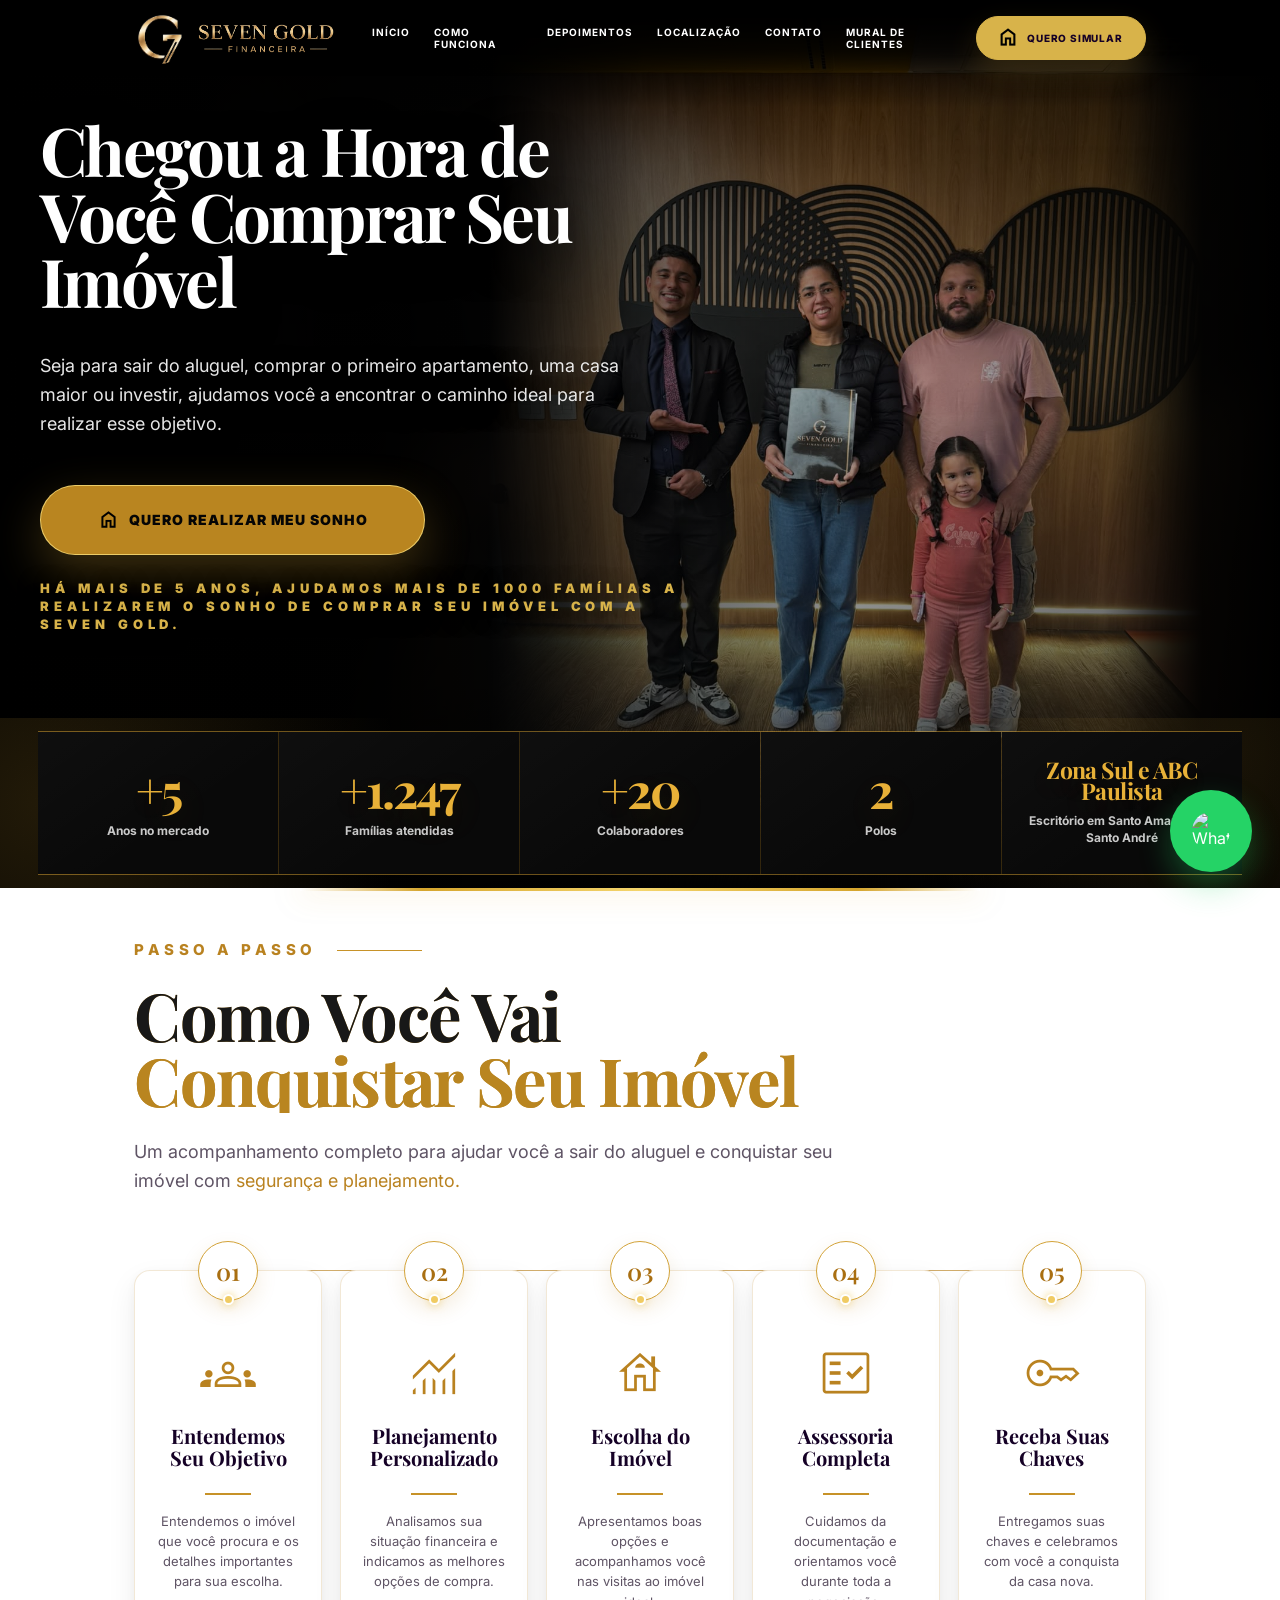
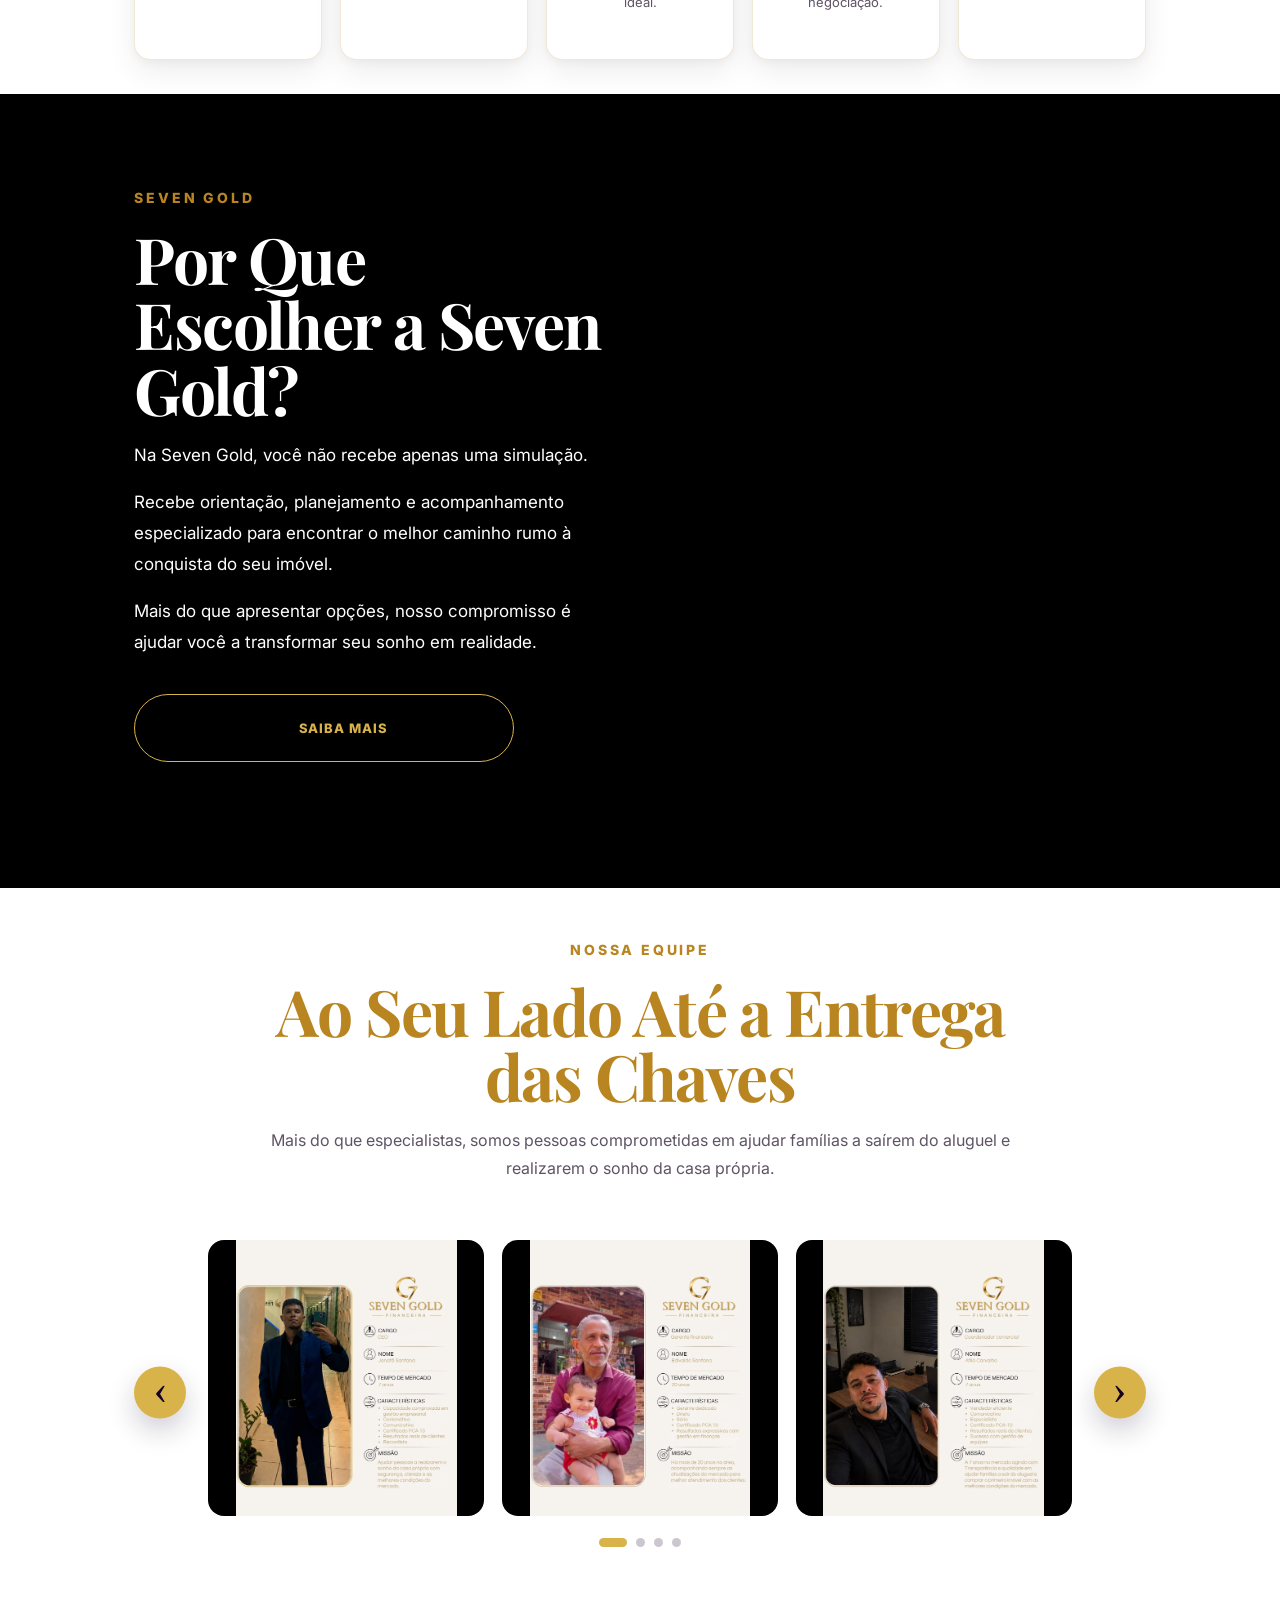
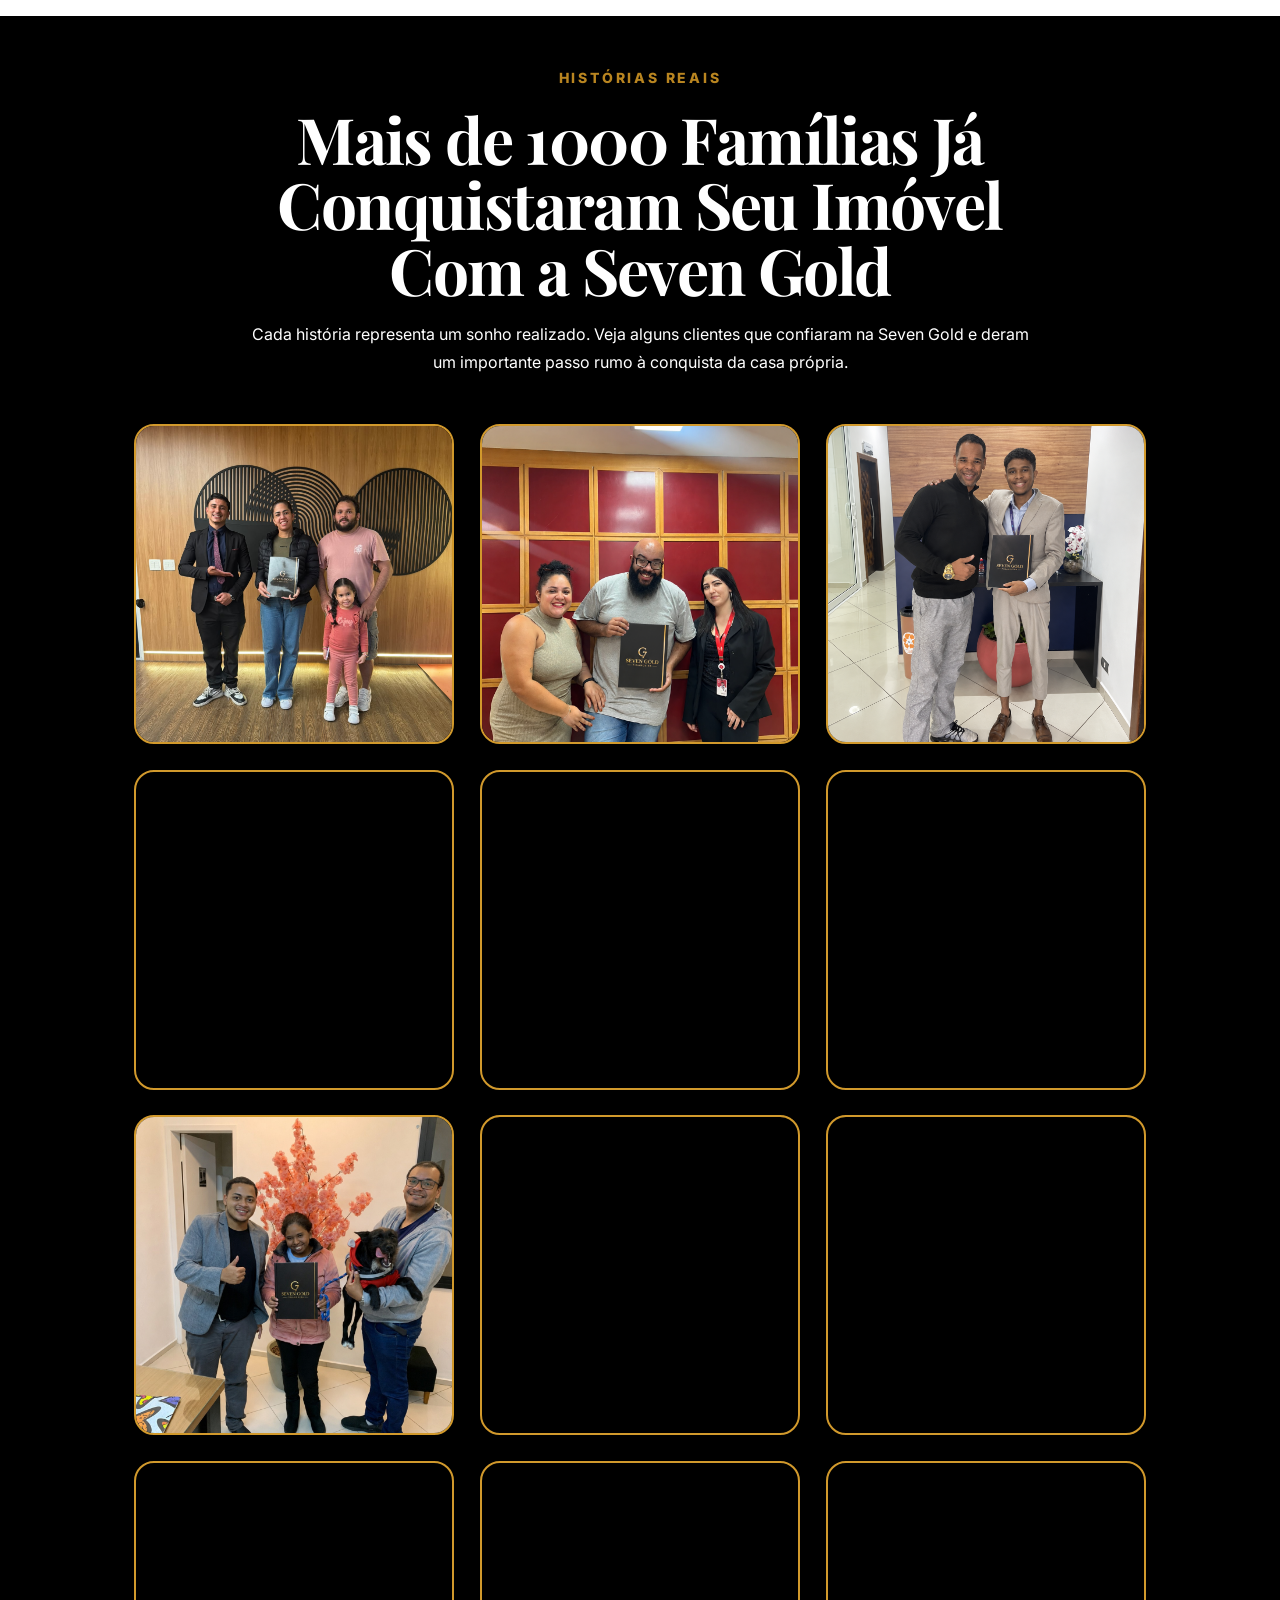
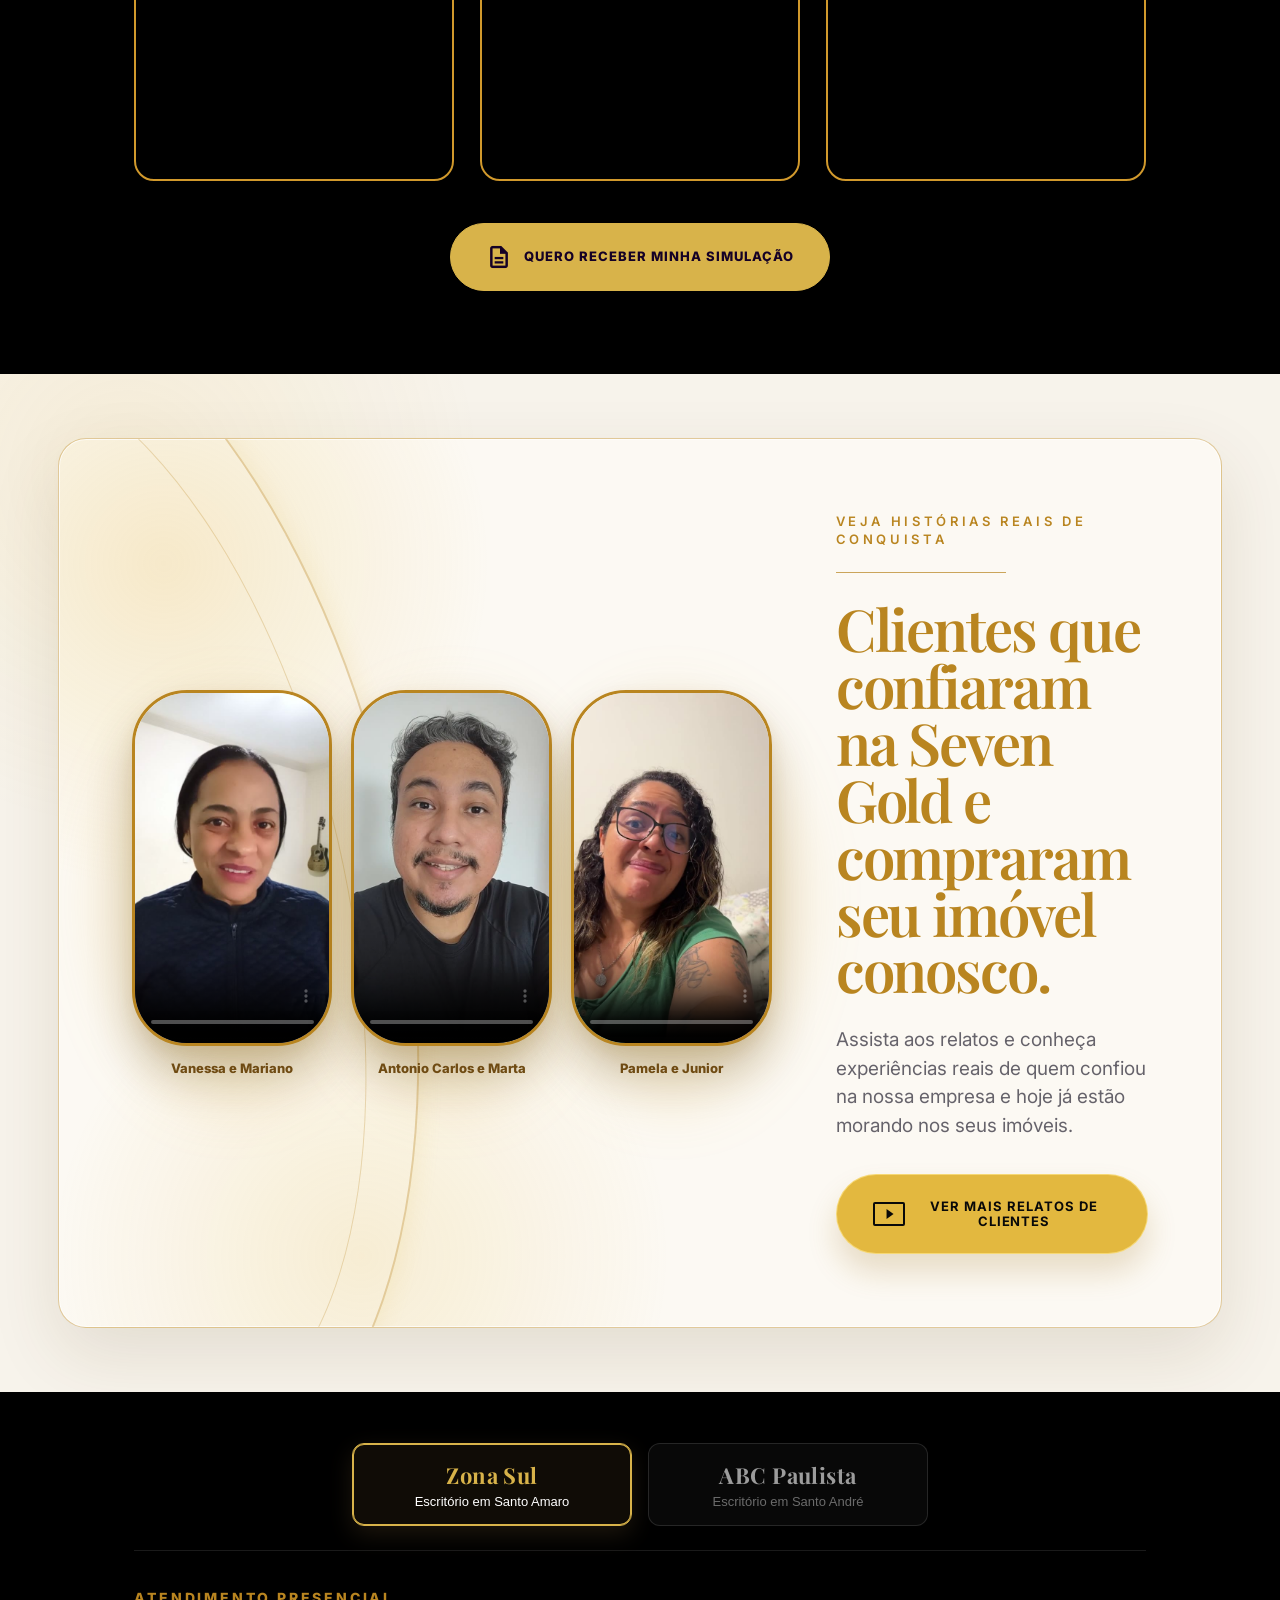
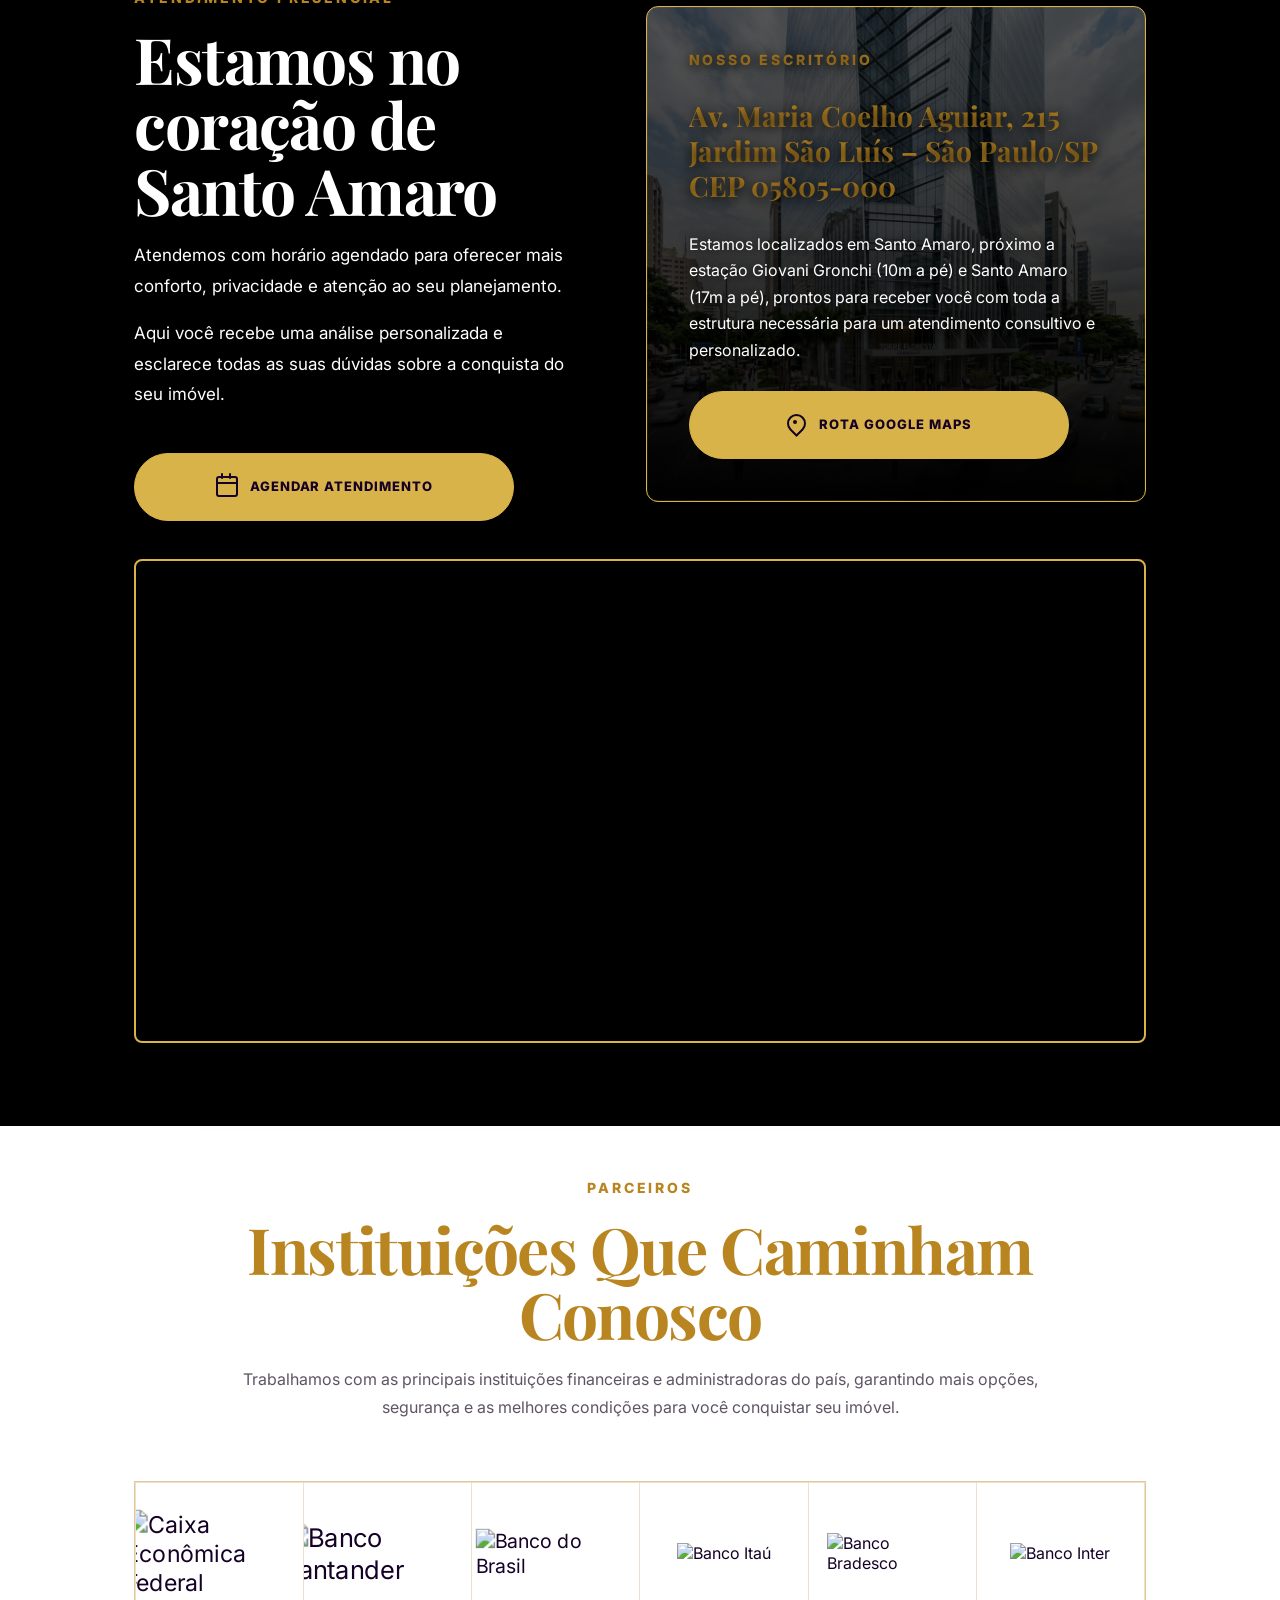
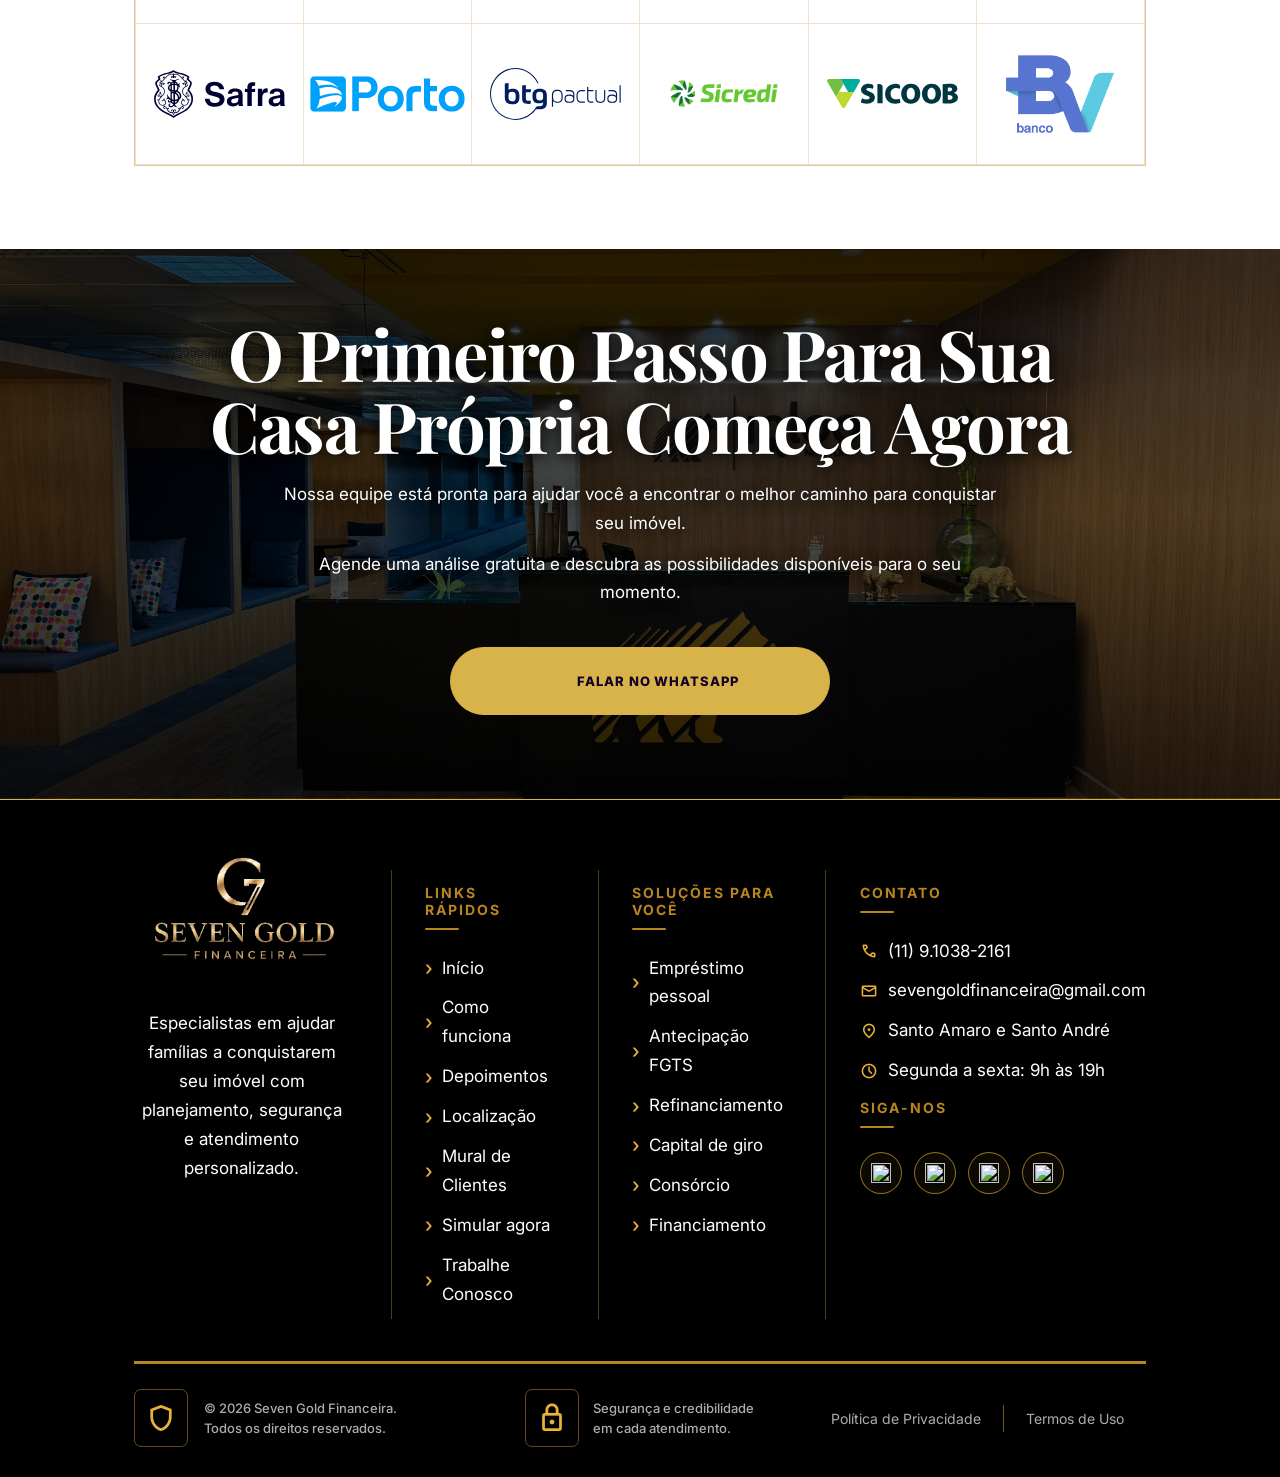
==== commit a8adb589: "Adiciona cinco especialistas ao site" ====
--- a/index.html
+++ b/index.html
@@ -89,6 +89,11 @@
           <article class="specialist-card"><img src="assets/especialista-lucas-sobre-mim-20261002.jpeg" alt="Apresentação profissional de Lucas Vaz, Coordenador Comercial" /></article>
           <article class="specialist-card"><img src="assets/especialista-israel-sobre-mim-20261002.png" alt="Apresentação profissional de Israel Brito, Coordenador Comercial" /></article>
           <article class="specialist-card"><img src="assets/especialista-victor-sobre-mim-20261002.jpeg" alt="Apresentação profissional de Victor Alves, Consultor Financeiro" /></article>
+          <article class="specialist-card"><img src="assets/especialista-douglas-sobre-mim-20261028.jpeg" alt="Apresentação profissional de Douglas Carlos, Consultor Financeiro" loading="lazy" decoding="async" /></article>
+          <article class="specialist-card"><img src="assets/especialista-emanuel-sobre-mim-20261028.jpeg" alt="Apresentação profissional de Emanuel Vieira, Consultor Financeiro" loading="lazy" decoding="async" /></article>
+          <article class="specialist-card"><img src="assets/especialista-lucas-araujo-sobre-mim-20261028.jpeg" alt="Apresentação profissional de Lucas Araujo, Consultor Financeiro" loading="lazy" decoding="async" /></article>
+          <article class="specialist-card"><img src="assets/especialista-luiz-sobre-mim-20261028.jpeg" alt="Apresentação profissional de Luiz Borges, Consultor Financeiro" loading="lazy" decoding="async" /></article>
+          <article class="specialist-card"><img src="assets/especialista-meire-sobre-mim-20261028.jpeg" alt="Apresentação profissional de Meire Silva, Consultora Financeira" loading="lazy" decoding="async" /></article>
         </div>
         <button class="carousel-arrow carousel-next" type="button" aria-label="Próximo especialista">›</button>
         <div class="carousel-dots" aria-label="Escolher especialista"></div>
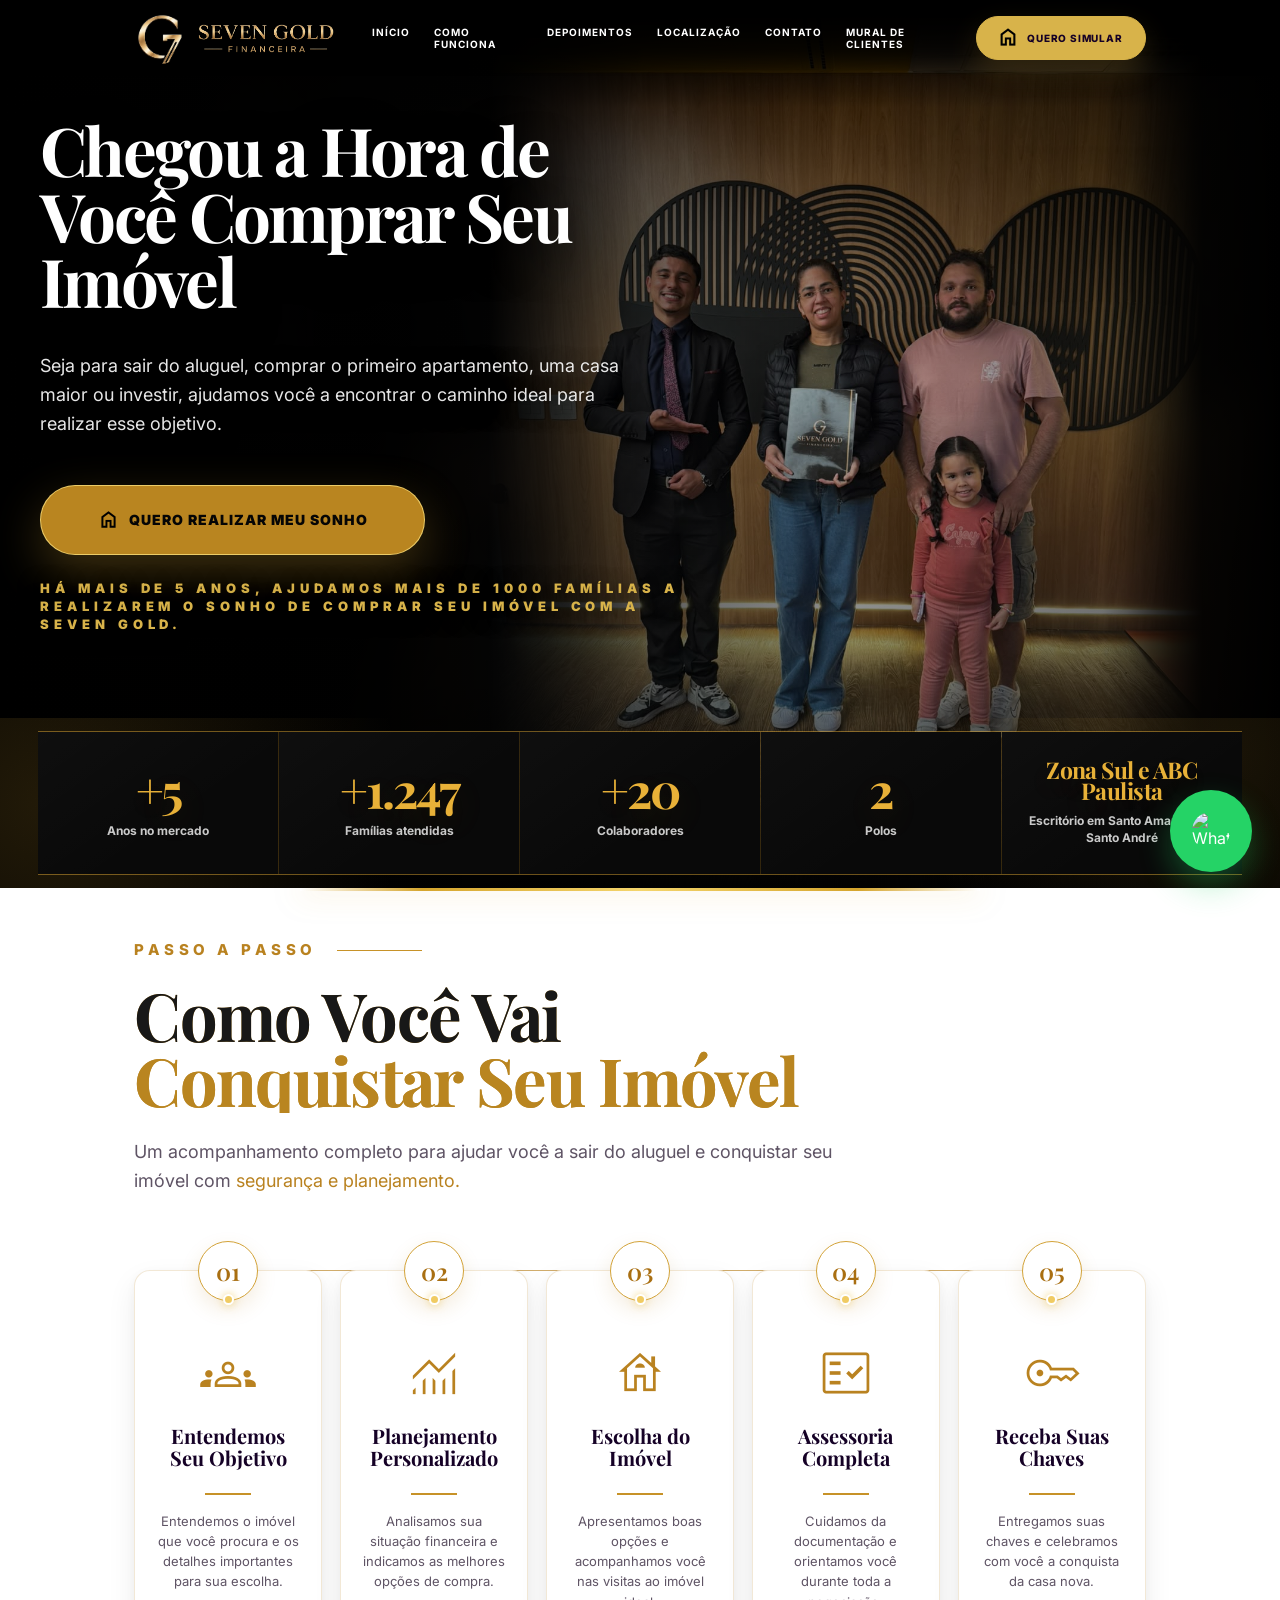
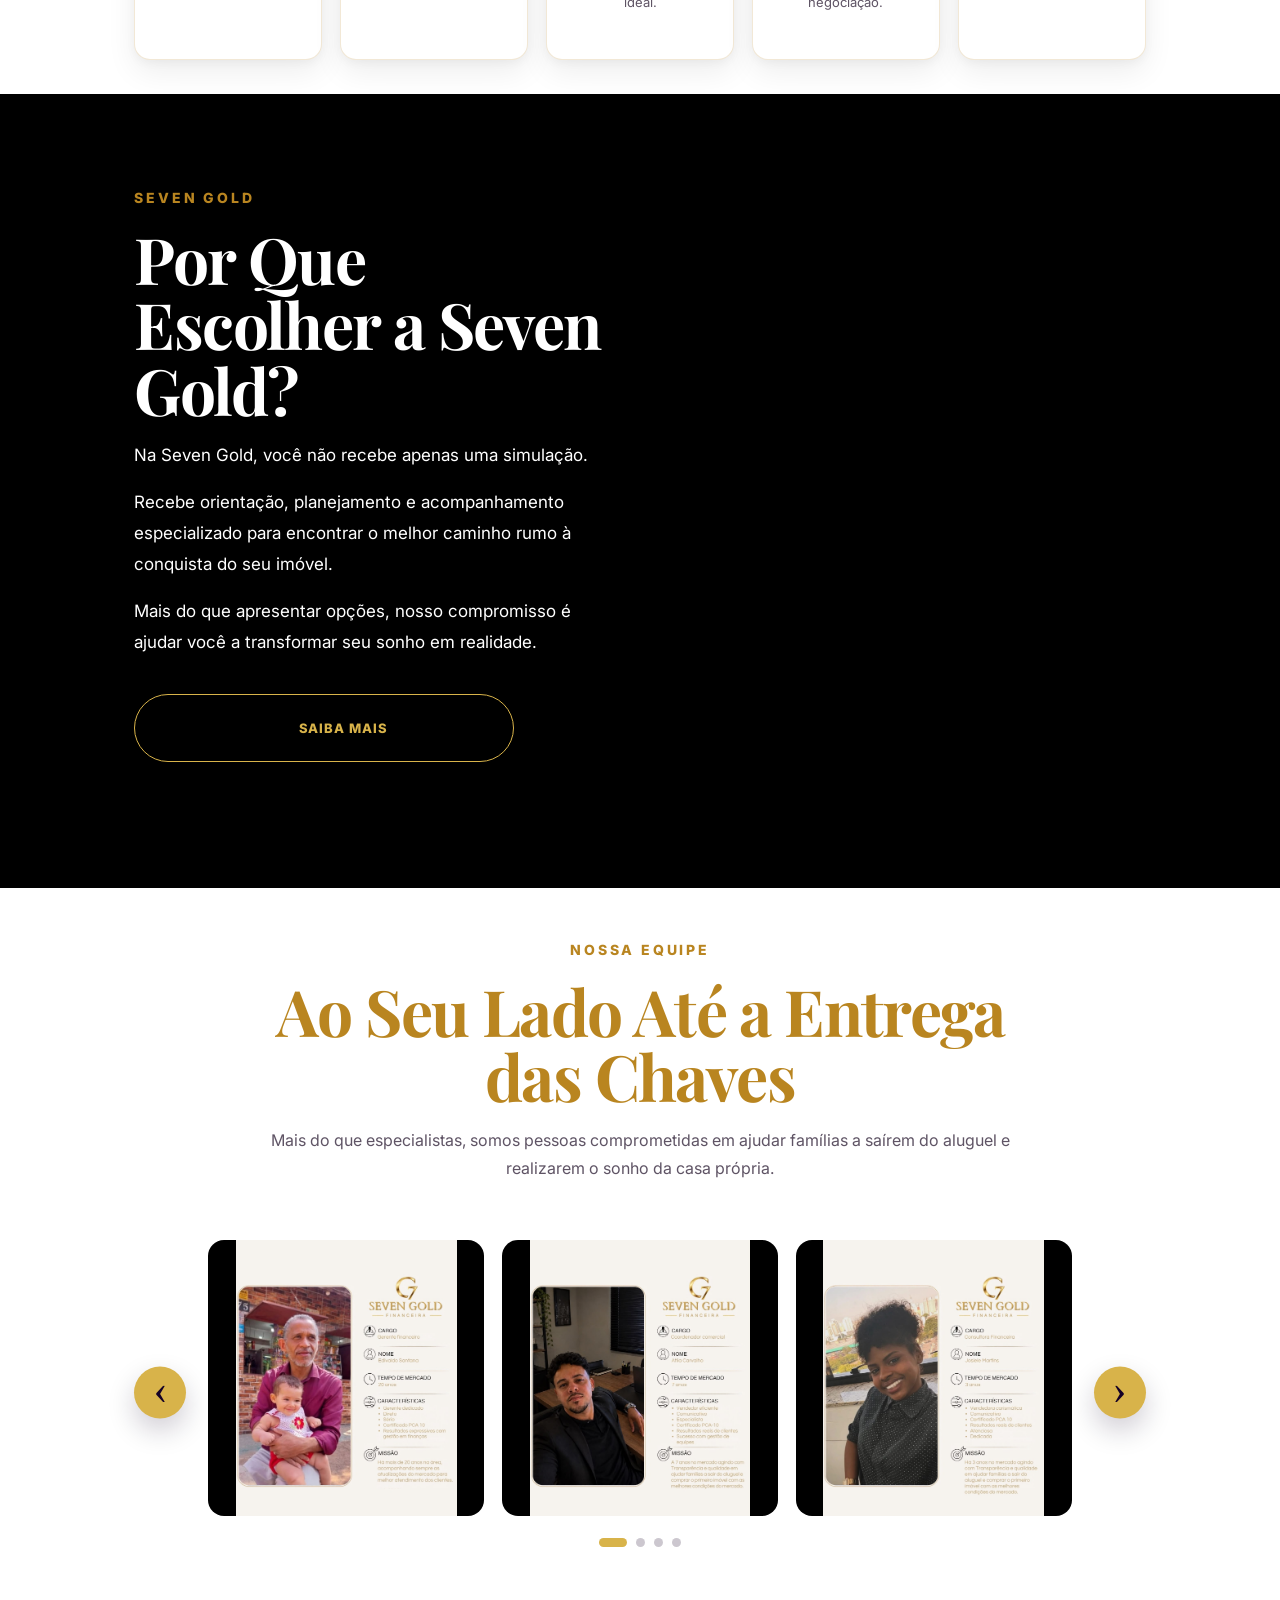
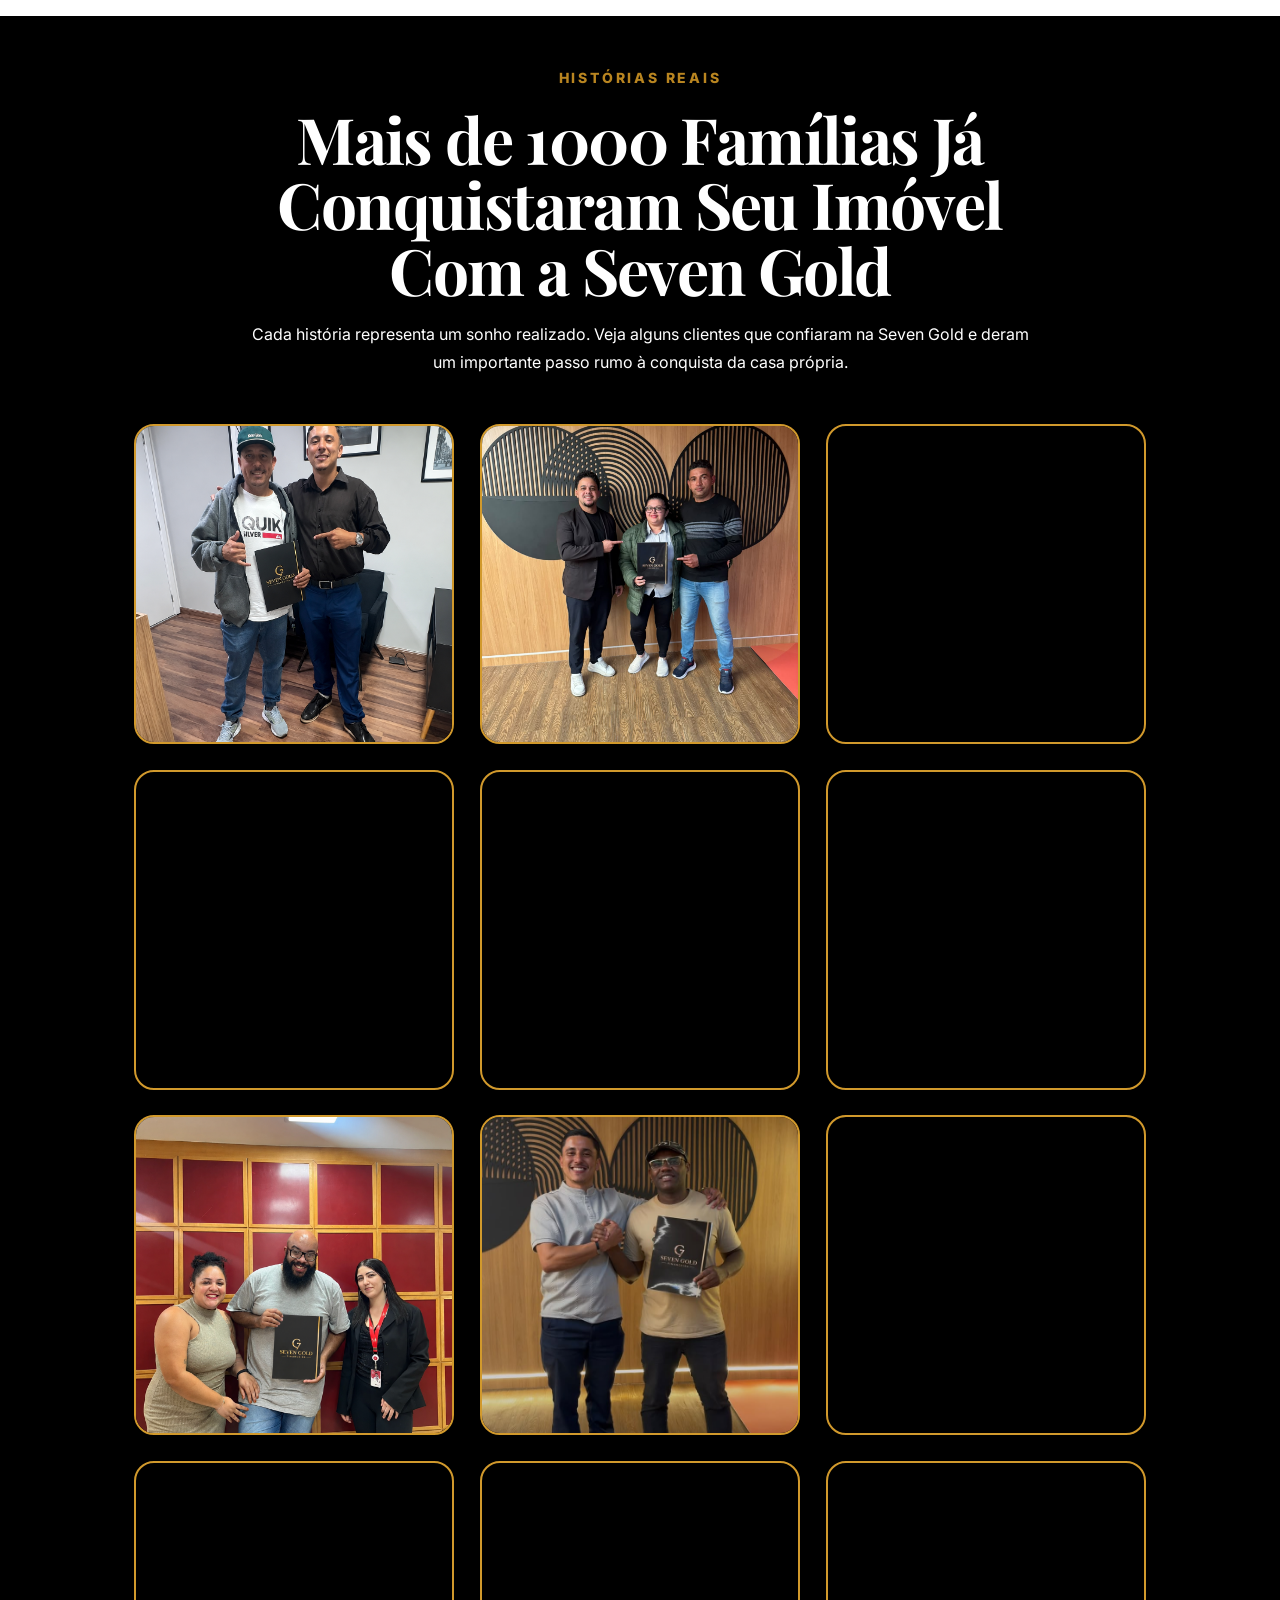
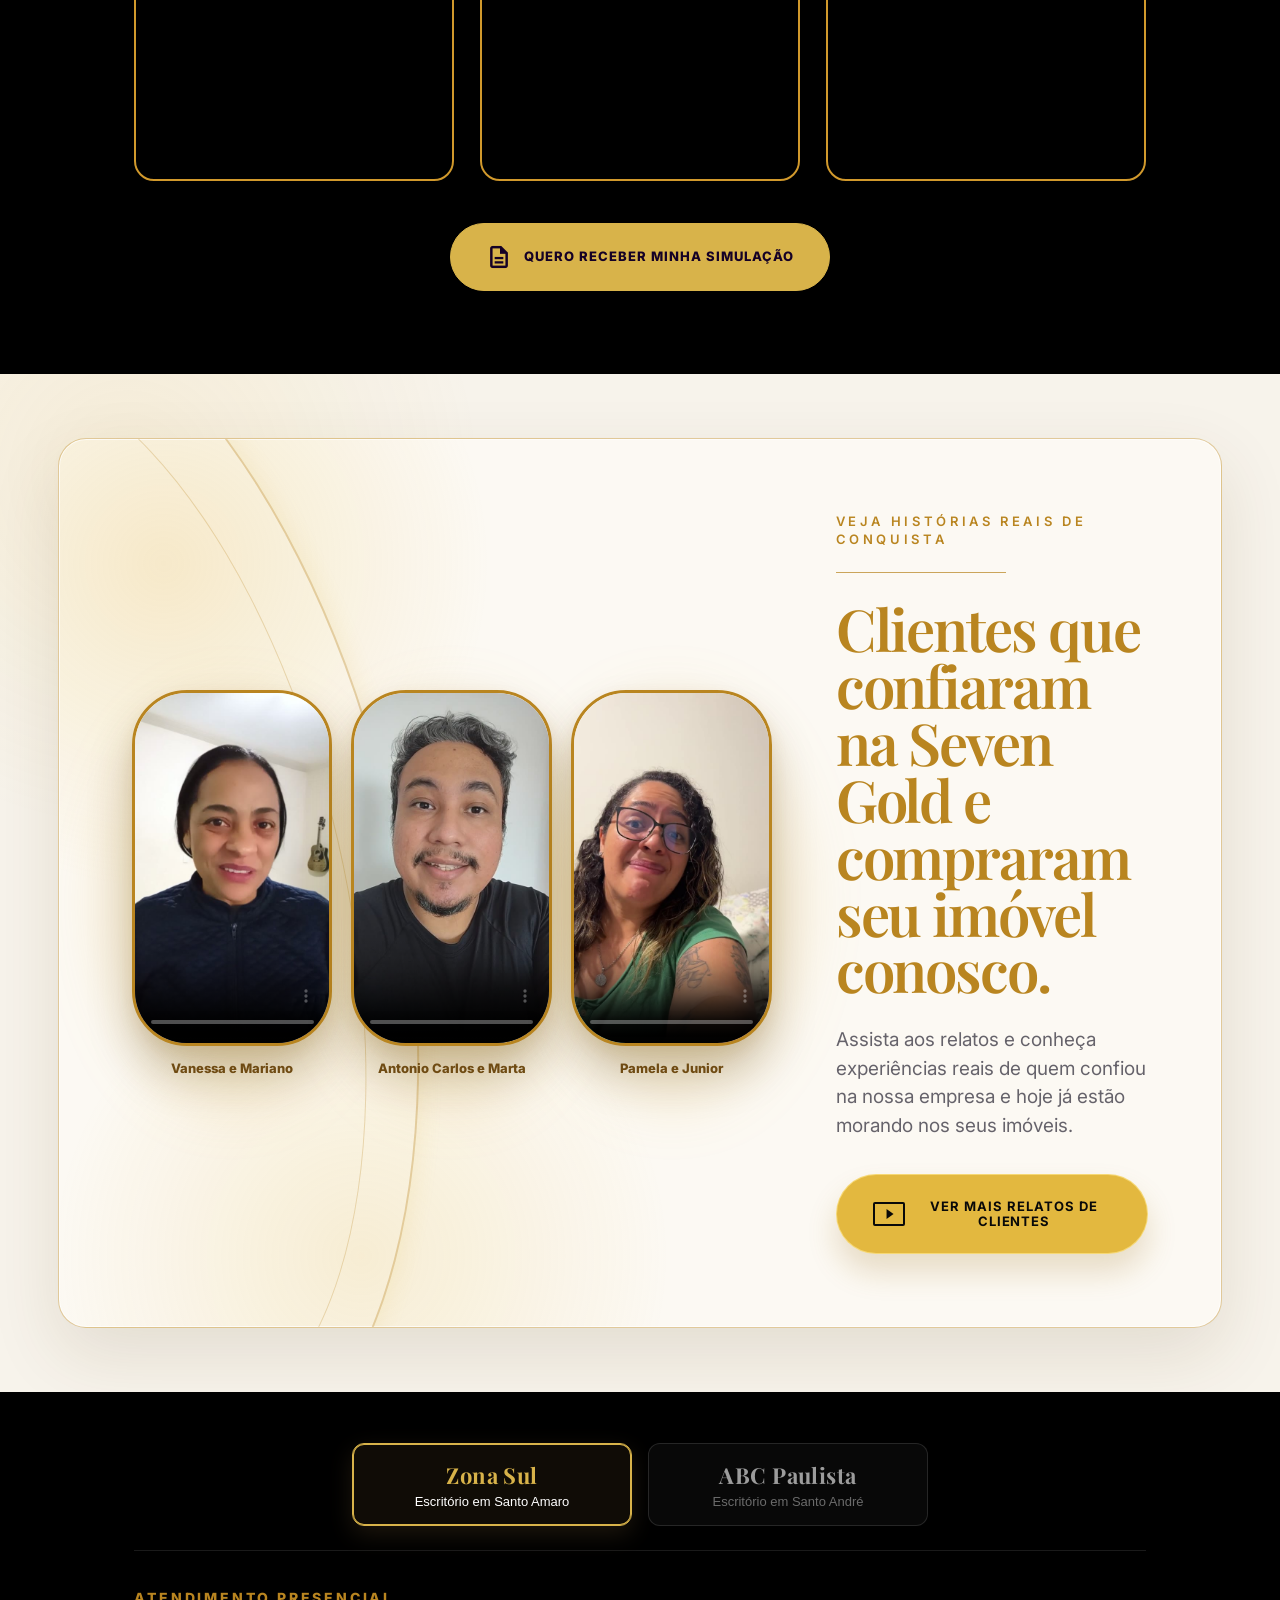
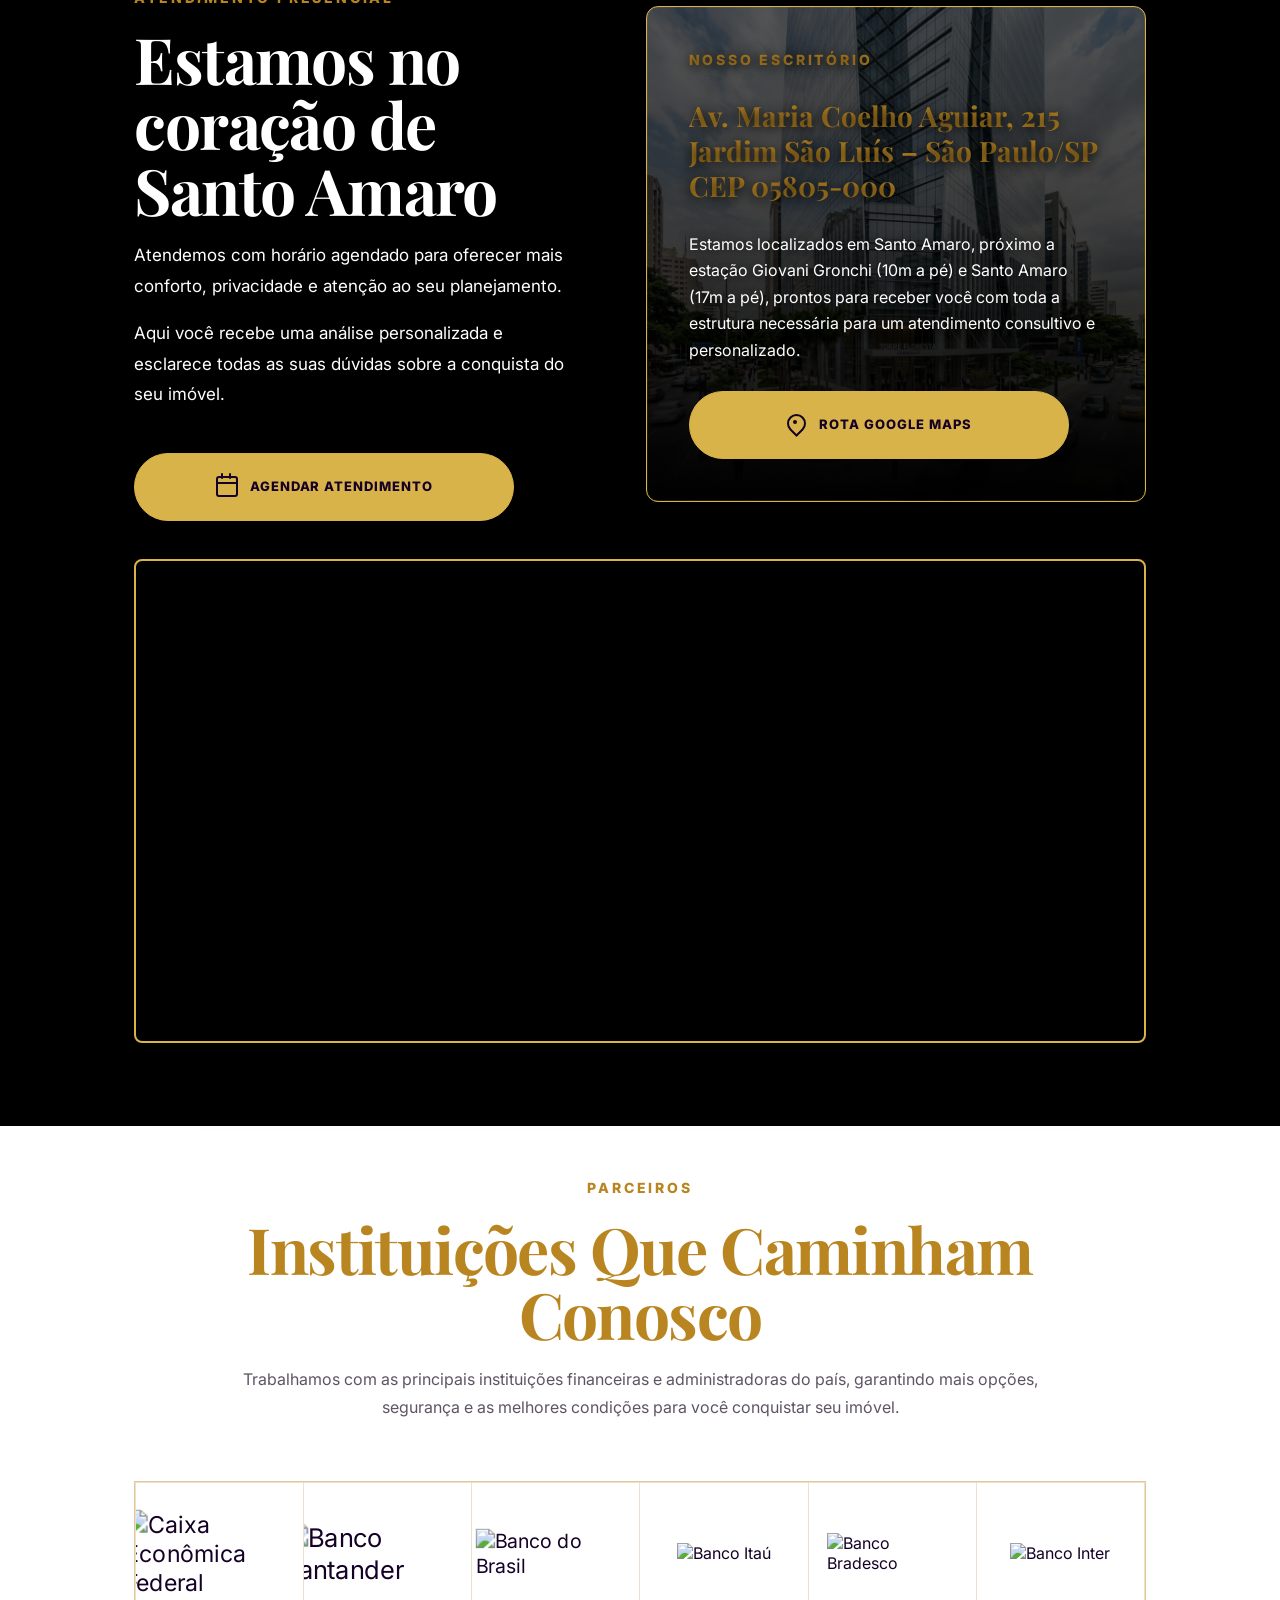
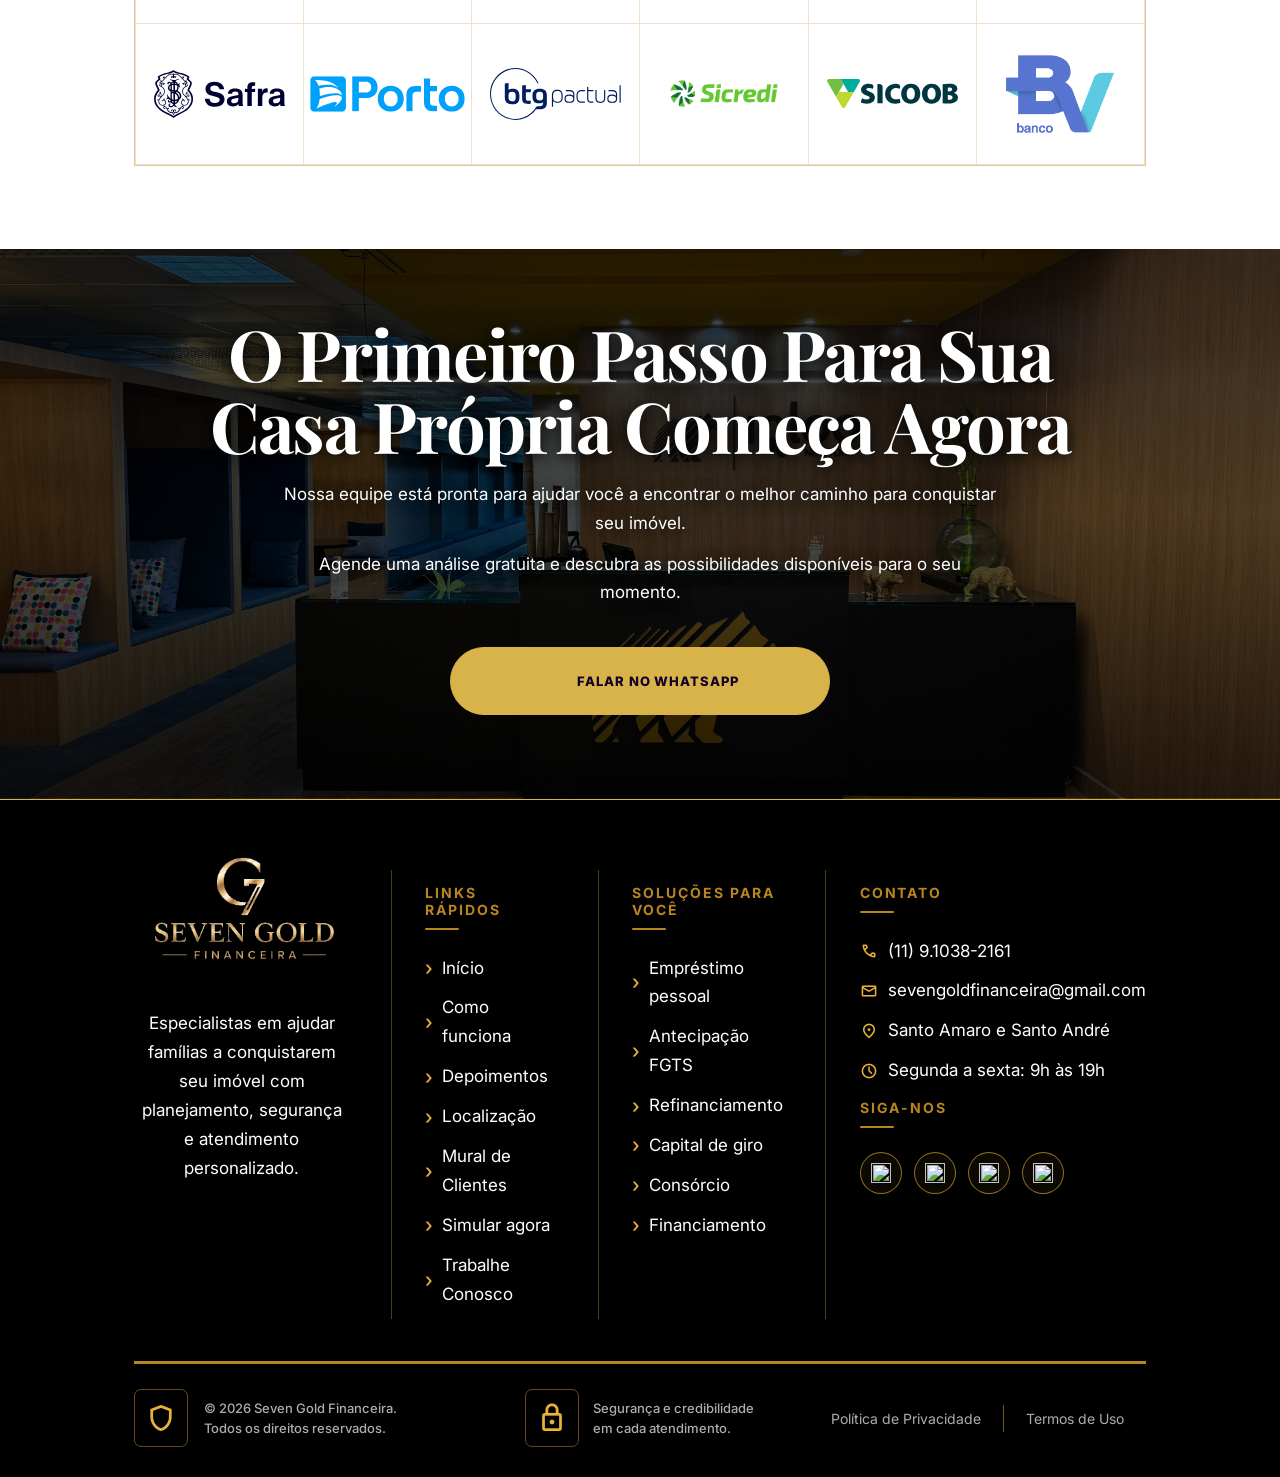
==== commit a3dd945f: "Remove perfil de Jonata do carrossel" ====
--- a/index.html
+++ b/index.html
@@ -82,7 +82,6 @@
       <div class="specialists-carousel" aria-label="Especialistas Seven Gold">
         <button class="carousel-arrow carousel-prev" type="button" aria-label="Especialista anterior">‹</button>
         <div class="specialists-track" tabindex="0">
-          <article class="specialist-card"><img src="assets/especialista-jonata-sobre-mim-20261002.jpeg" alt="Apresentação profissional de Jonatã Santana, CEO" /></article>
           <article class="specialist-card"><img src="assets/especialista-edivaldo-sobre-mim-20261002.jpeg" alt="Apresentação profissional de Edivaldo Santana, Gerente Financeiro" /></article>
           <article class="specialist-card"><img src="assets/especialista-atila-sobre-mim-20261002.jpeg" alt="Apresentação profissional de Atíla Carvalho, Coordenador Comercial" /></article>
           <article class="specialist-card"><img src="assets/especialista-josiele-sobre-mim-20261002.jpeg" alt="Apresentação profissional de Josiele Martins, Consultora Financeira" /></article>
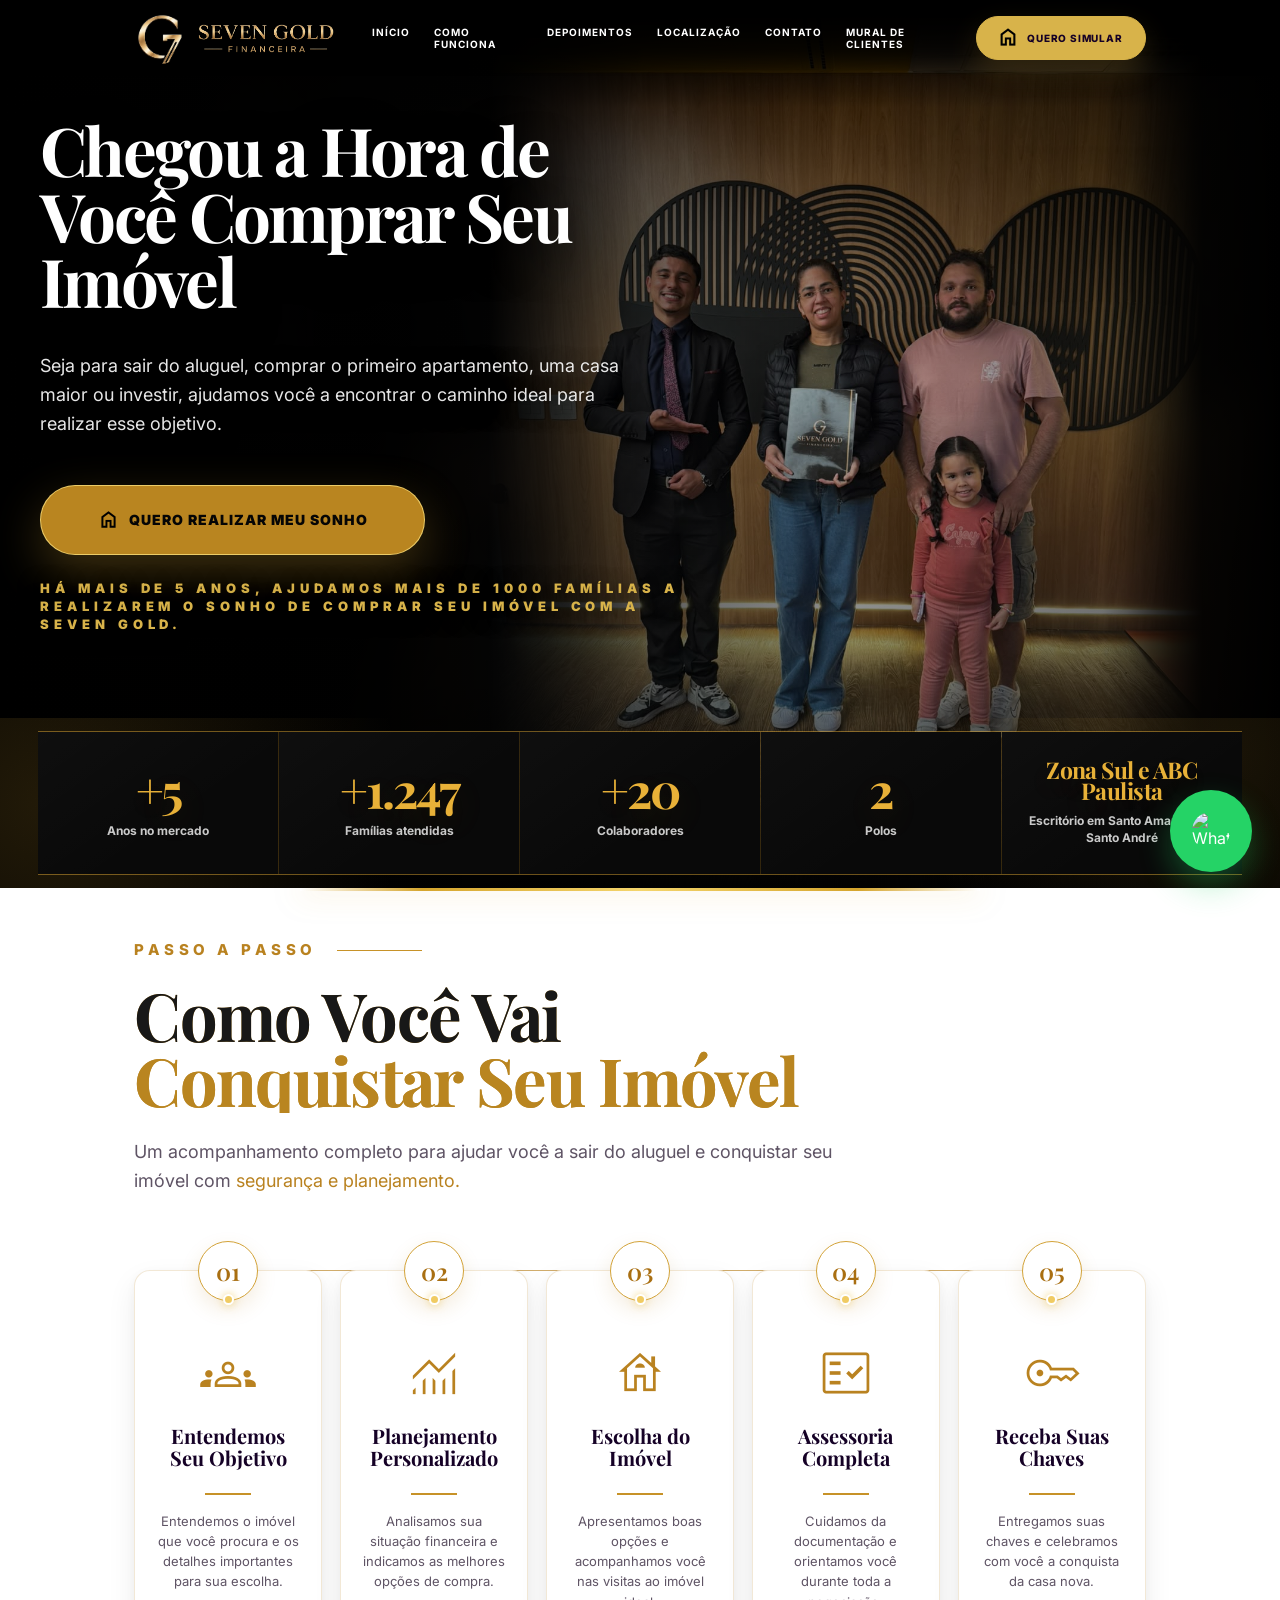
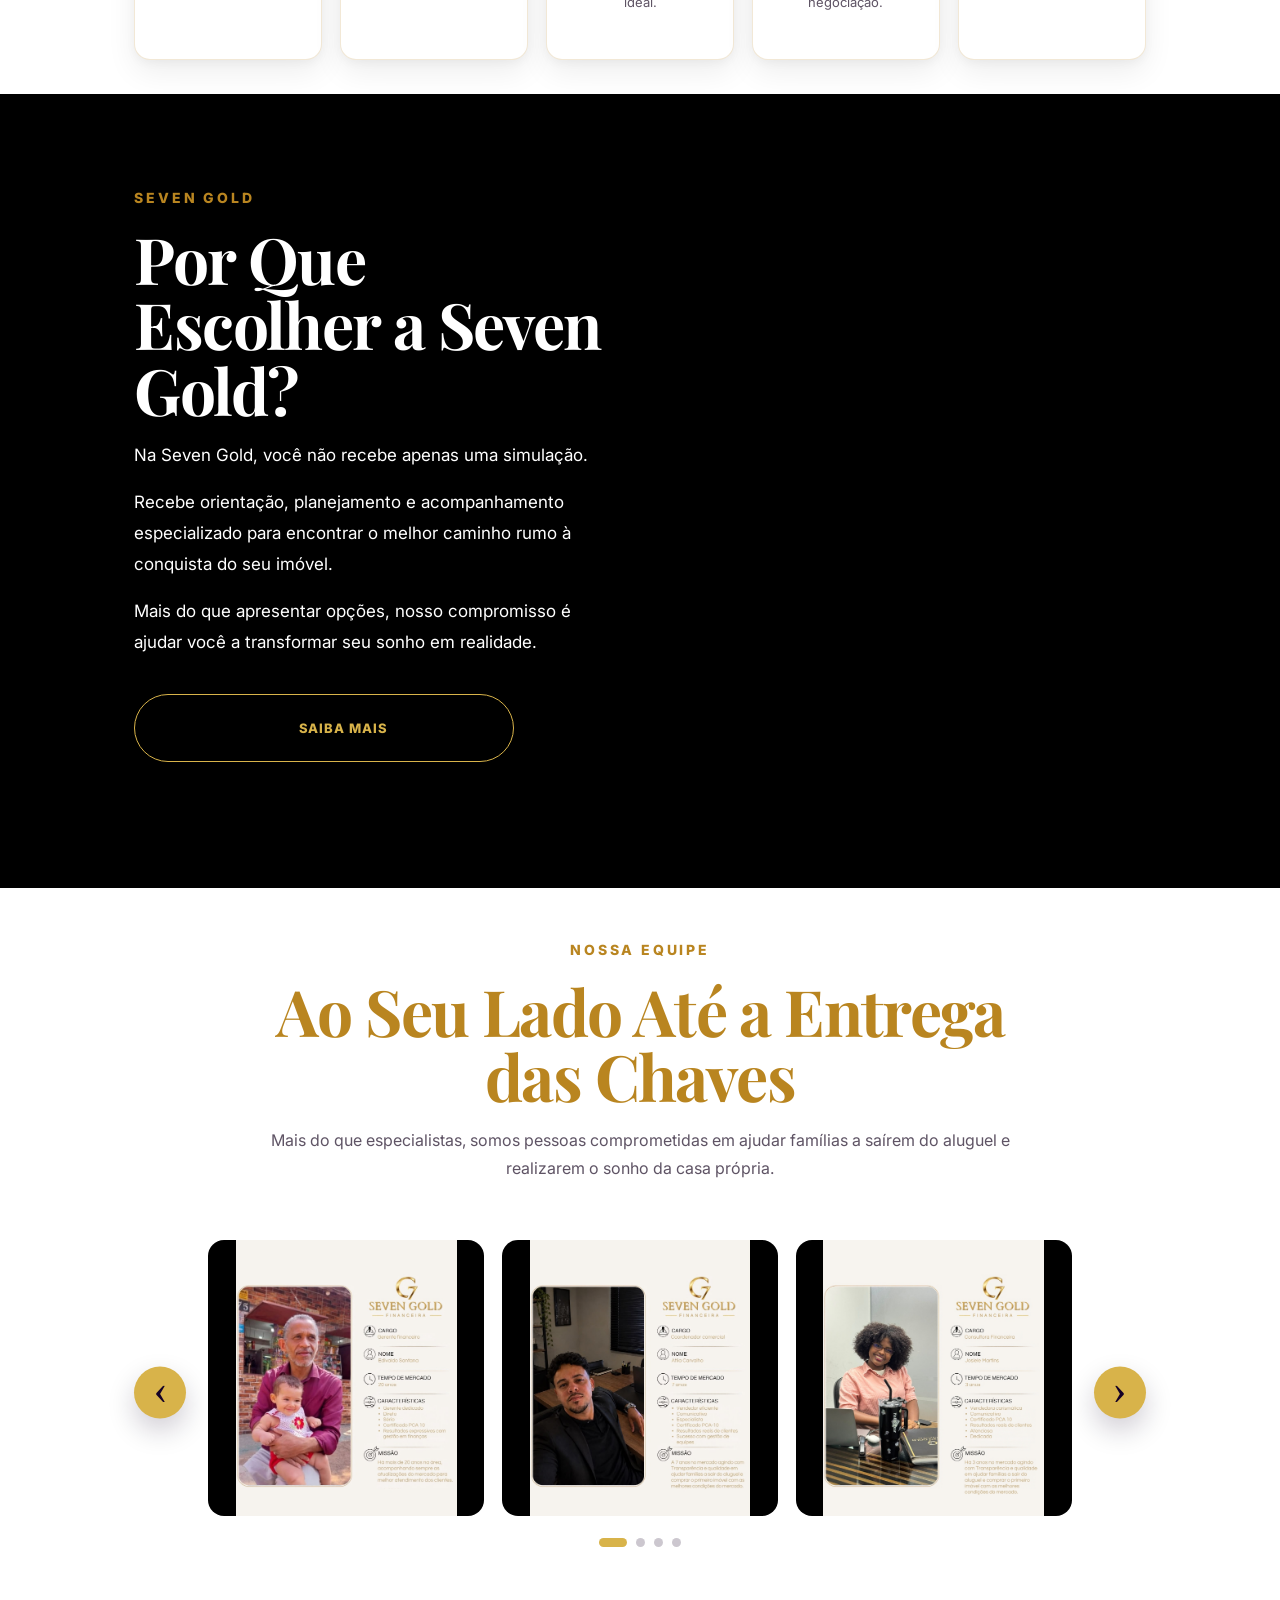
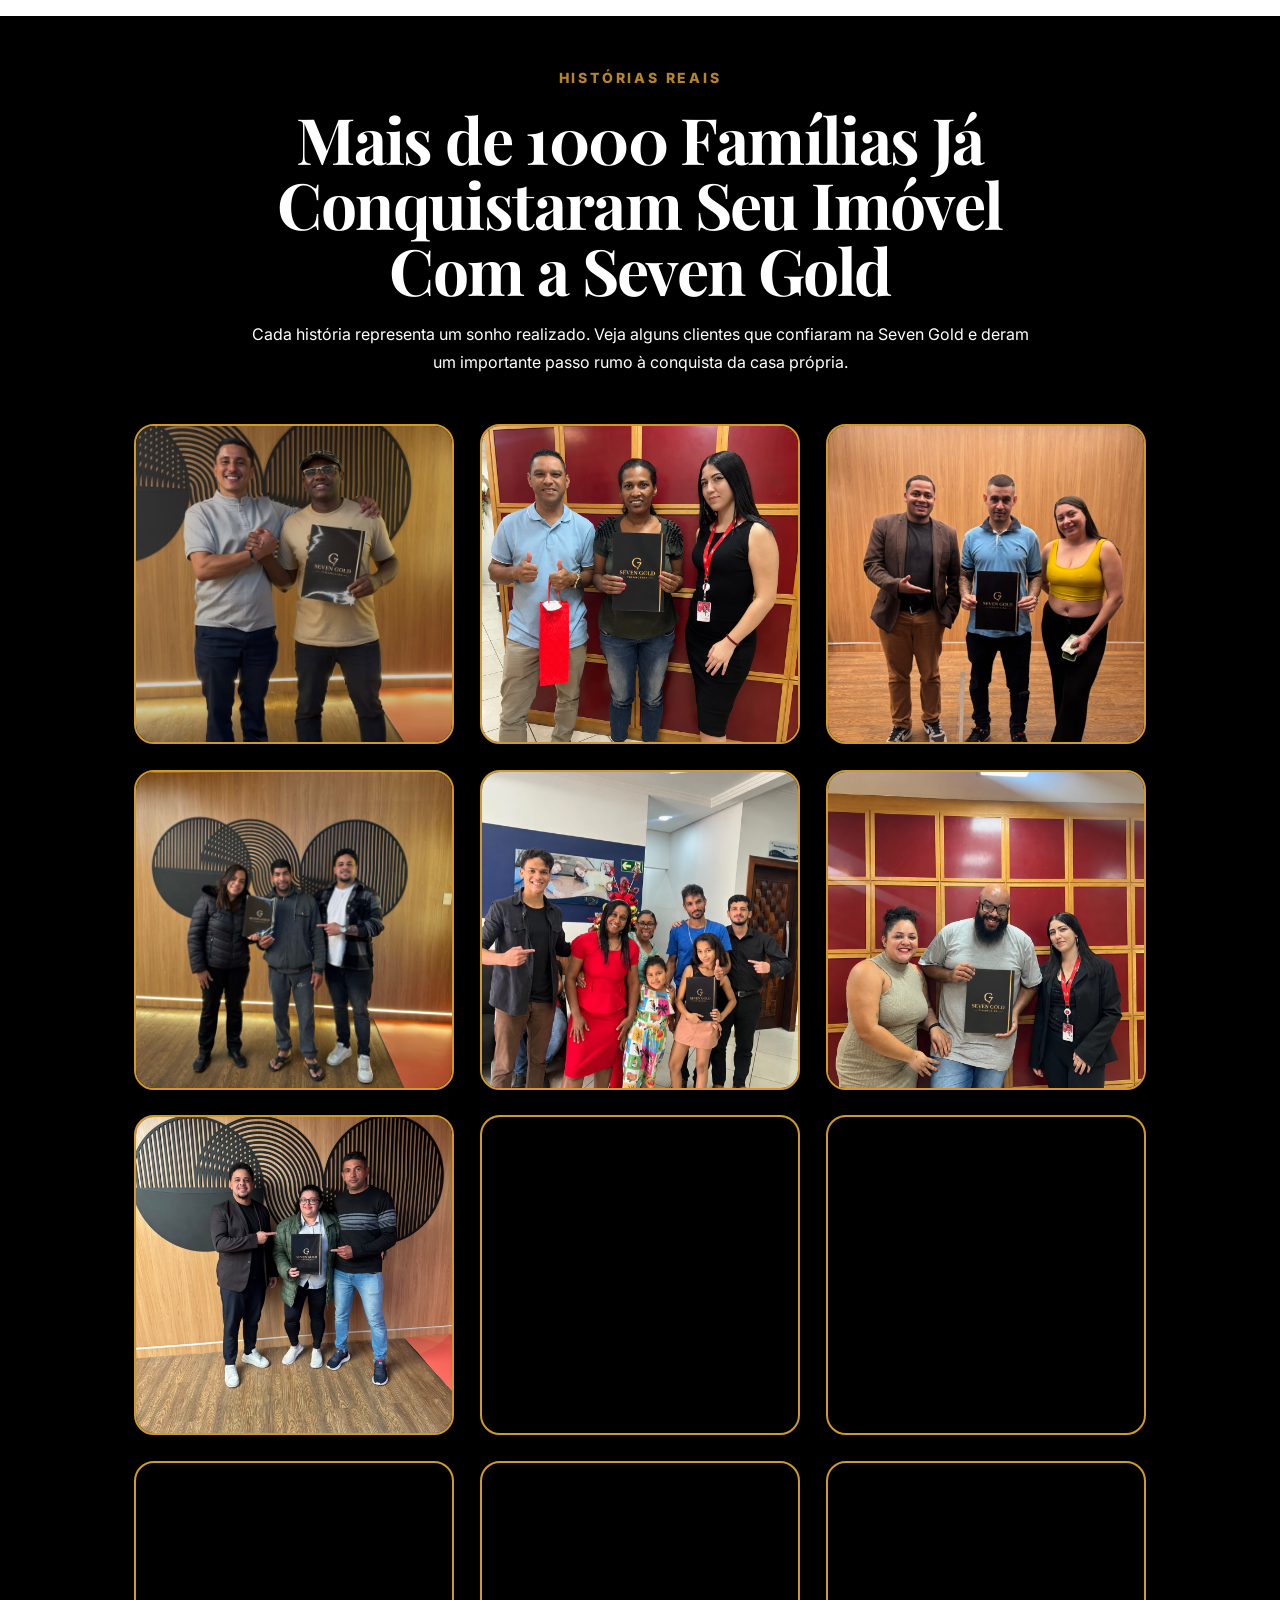
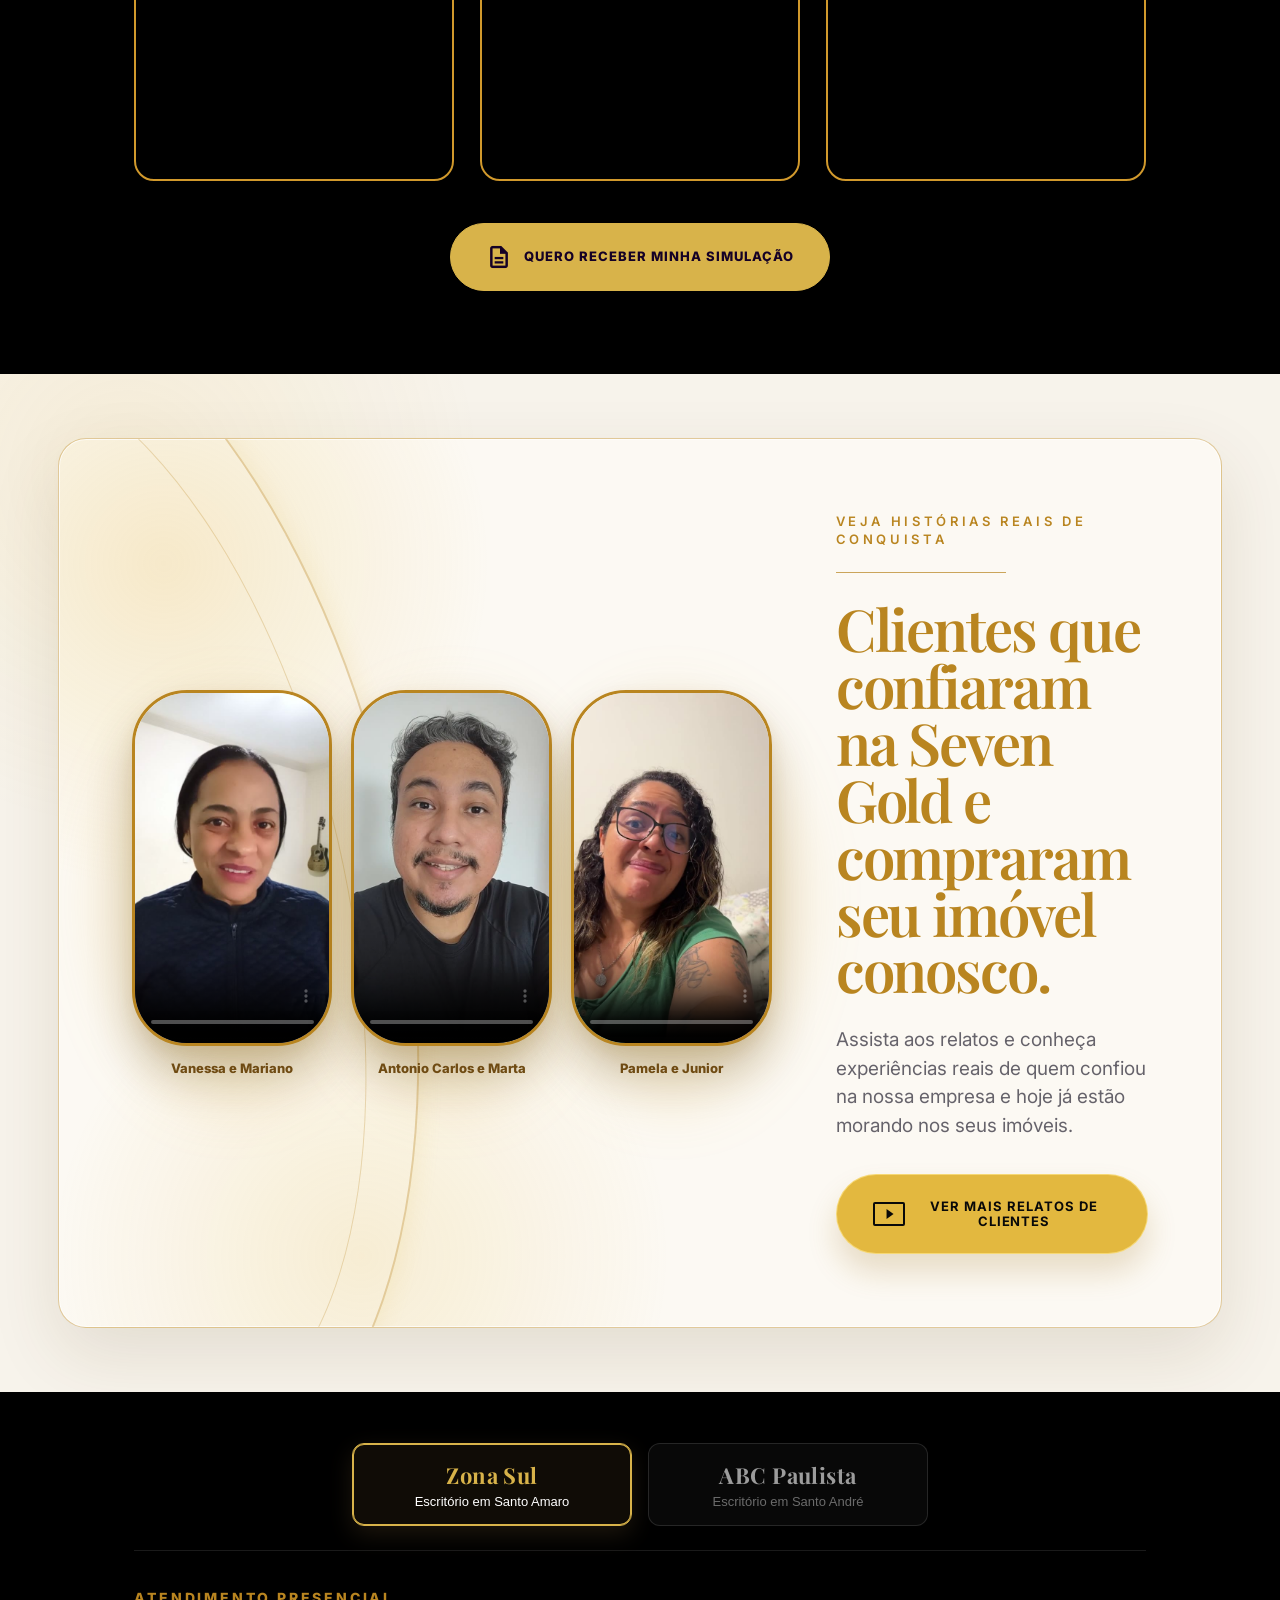
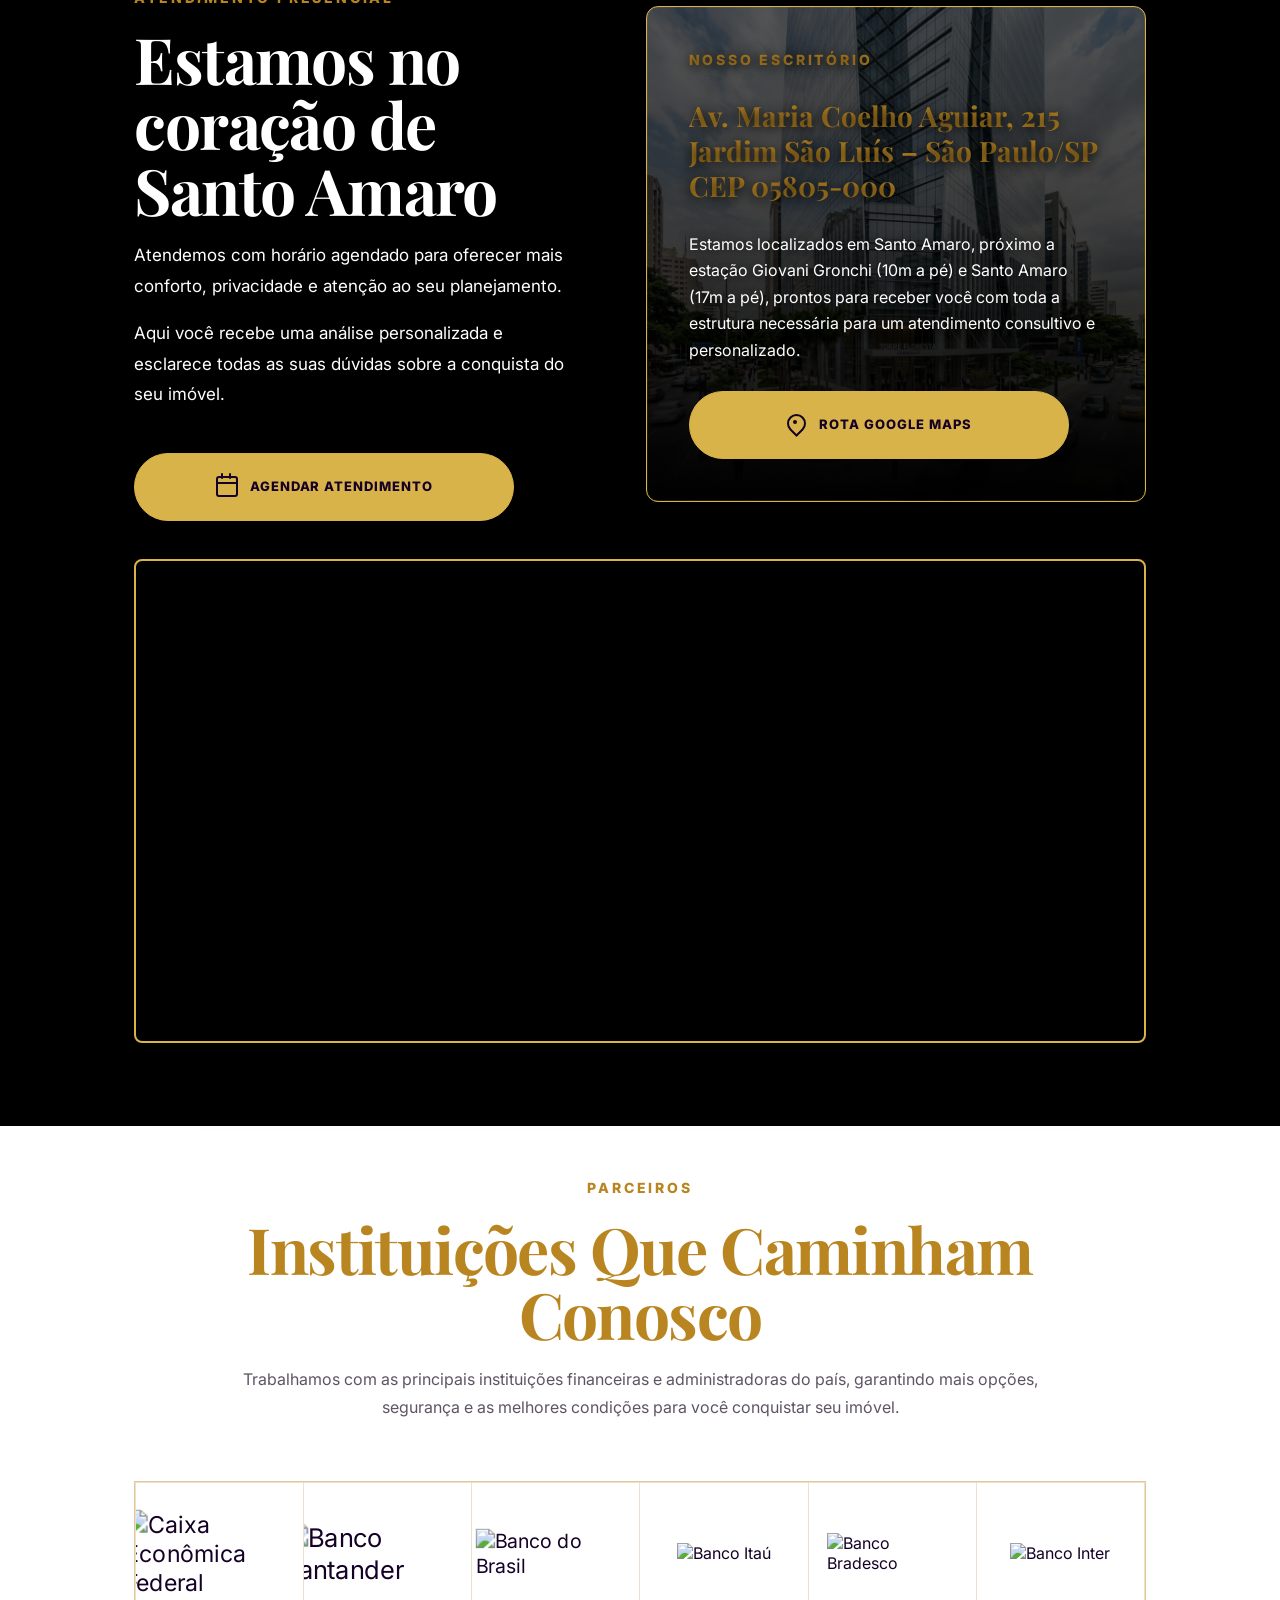
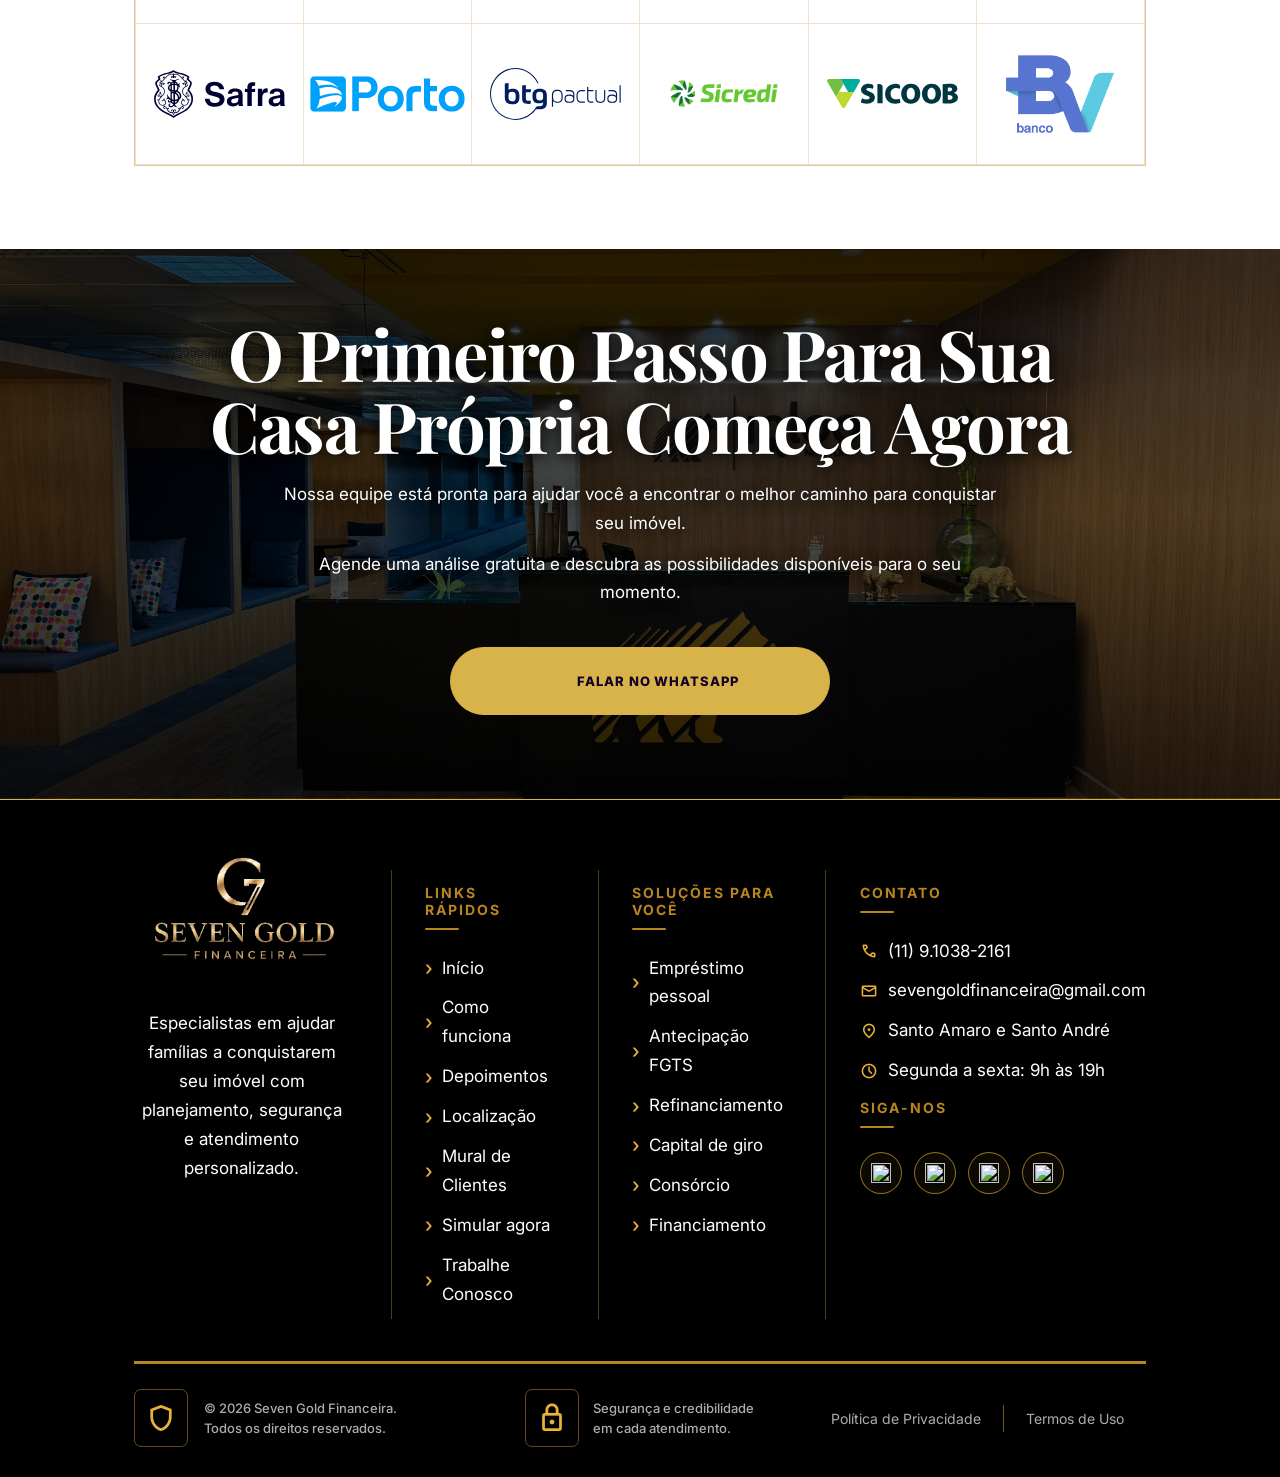
==== commit 2c27953e: "Atualiza apresentacao da Josiele" ====
--- a/index.html
+++ b/index.html
@@ -84,7 +84,7 @@
         <div class="specialists-track" tabindex="0">
           <article class="specialist-card"><img src="assets/especialista-edivaldo-sobre-mim-20261002.jpeg" alt="Apresentação profissional de Edivaldo Santana, Gerente Financeiro" /></article>
           <article class="specialist-card"><img src="assets/especialista-atila-sobre-mim-20261002.jpeg" alt="Apresentação profissional de Atíla Carvalho, Coordenador Comercial" /></article>
-          <article class="specialist-card"><img src="assets/especialista-josiele-sobre-mim-20261002.jpeg" alt="Apresentação profissional de Josiele Martins, Consultora Financeira" /></article>
+          <article class="specialist-card"><img src="assets/especialista-josiele-sobre-mim-20261028.jpeg" alt="Apresentação profissional de Josiele Martins, Consultora Financeira" /></article>
           <article class="specialist-card"><img src="assets/especialista-lucas-sobre-mim-20261002.jpeg" alt="Apresentação profissional de Lucas Vaz, Coordenador Comercial" /></article>
           <article class="specialist-card"><img src="assets/especialista-israel-sobre-mim-20261002.png" alt="Apresentação profissional de Israel Brito, Coordenador Comercial" /></article>
           <article class="specialist-card"><img src="assets/especialista-victor-sobre-mim-20261002.jpeg" alt="Apresentação profissional de Victor Alves, Consultor Financeiro" /></article>
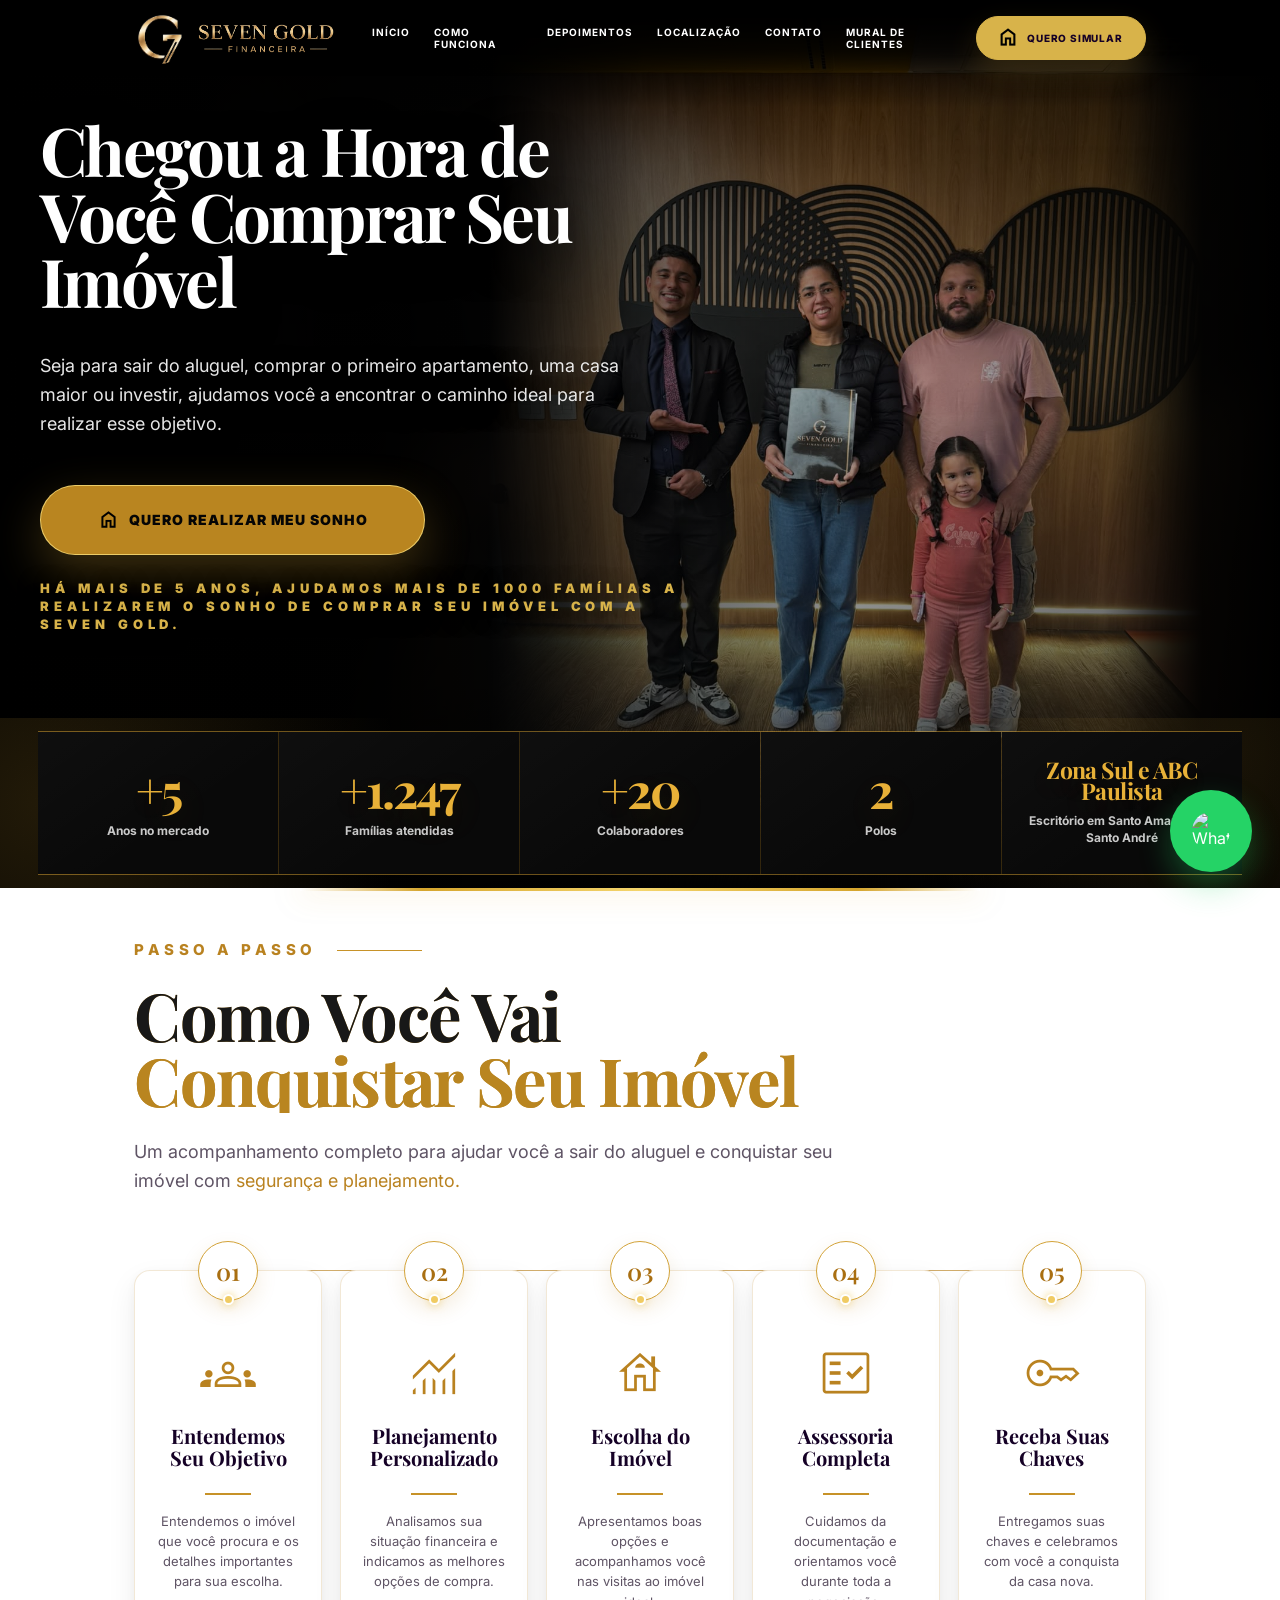
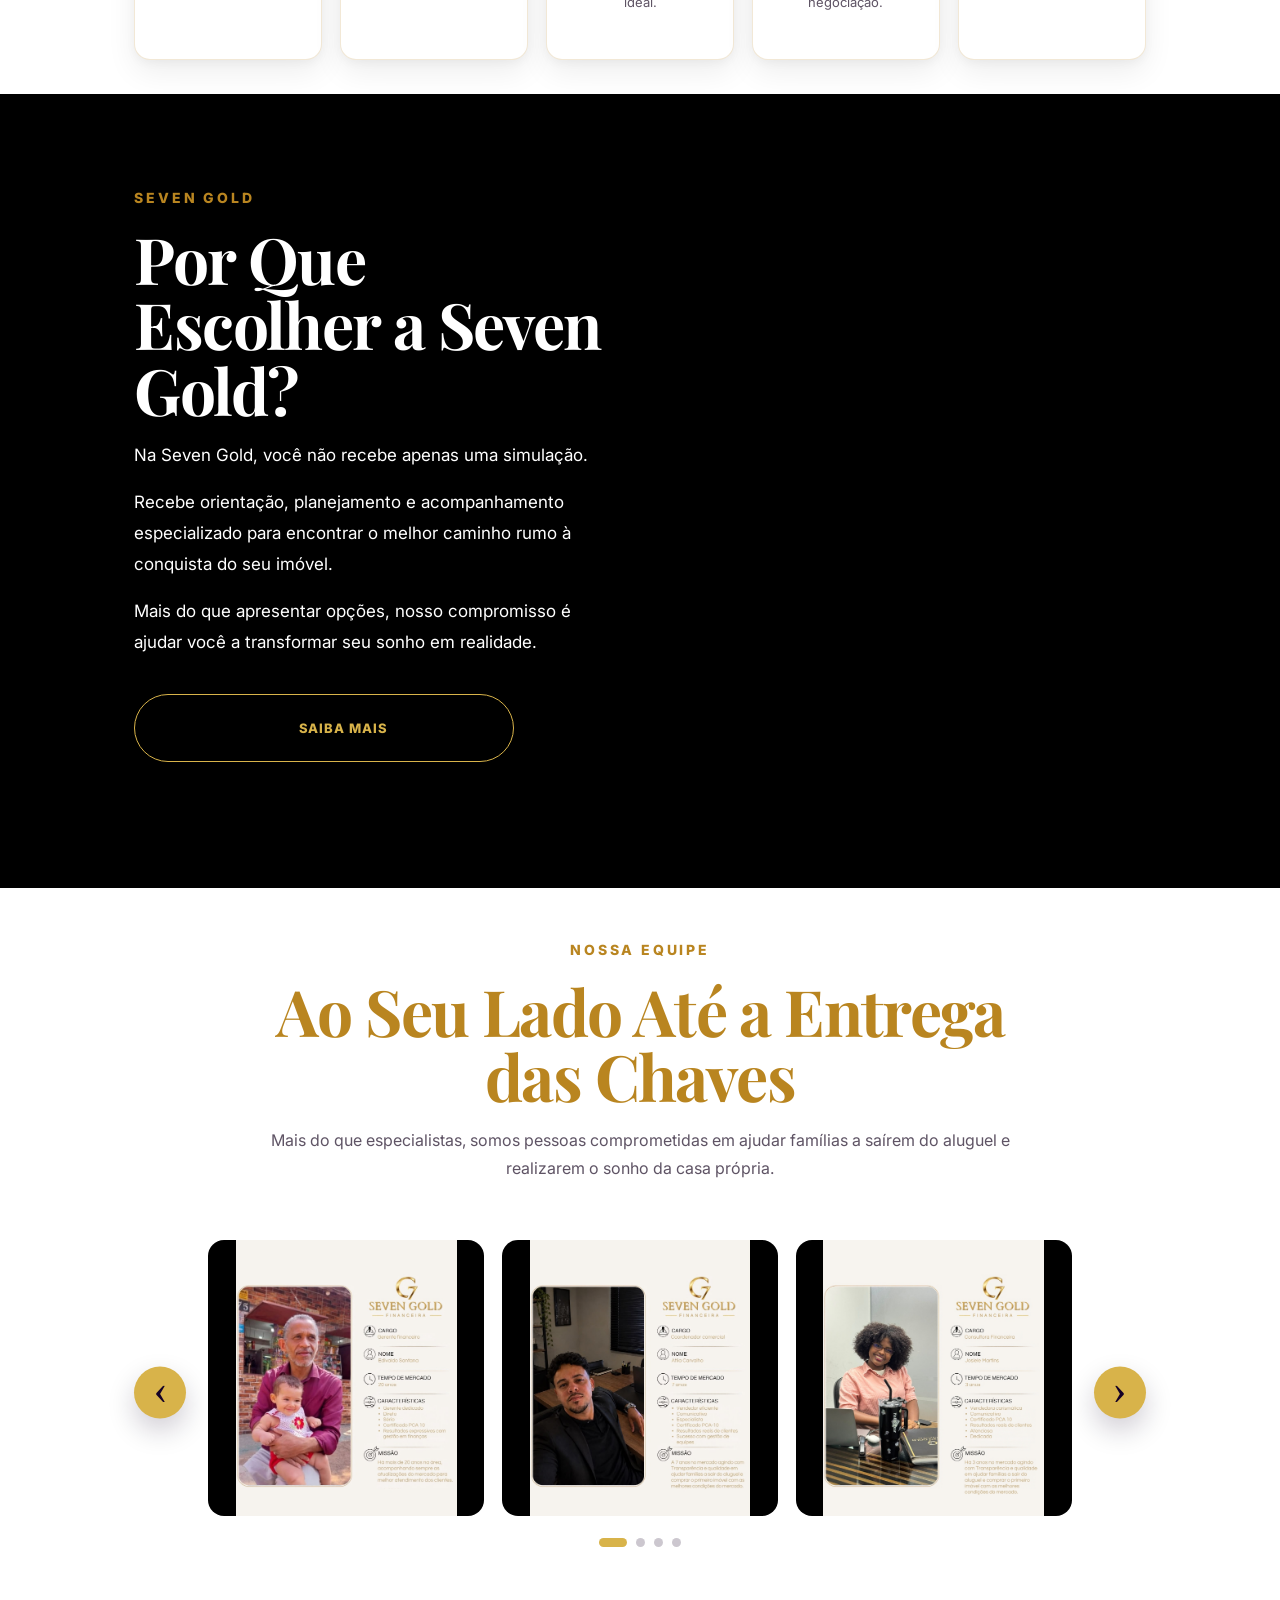
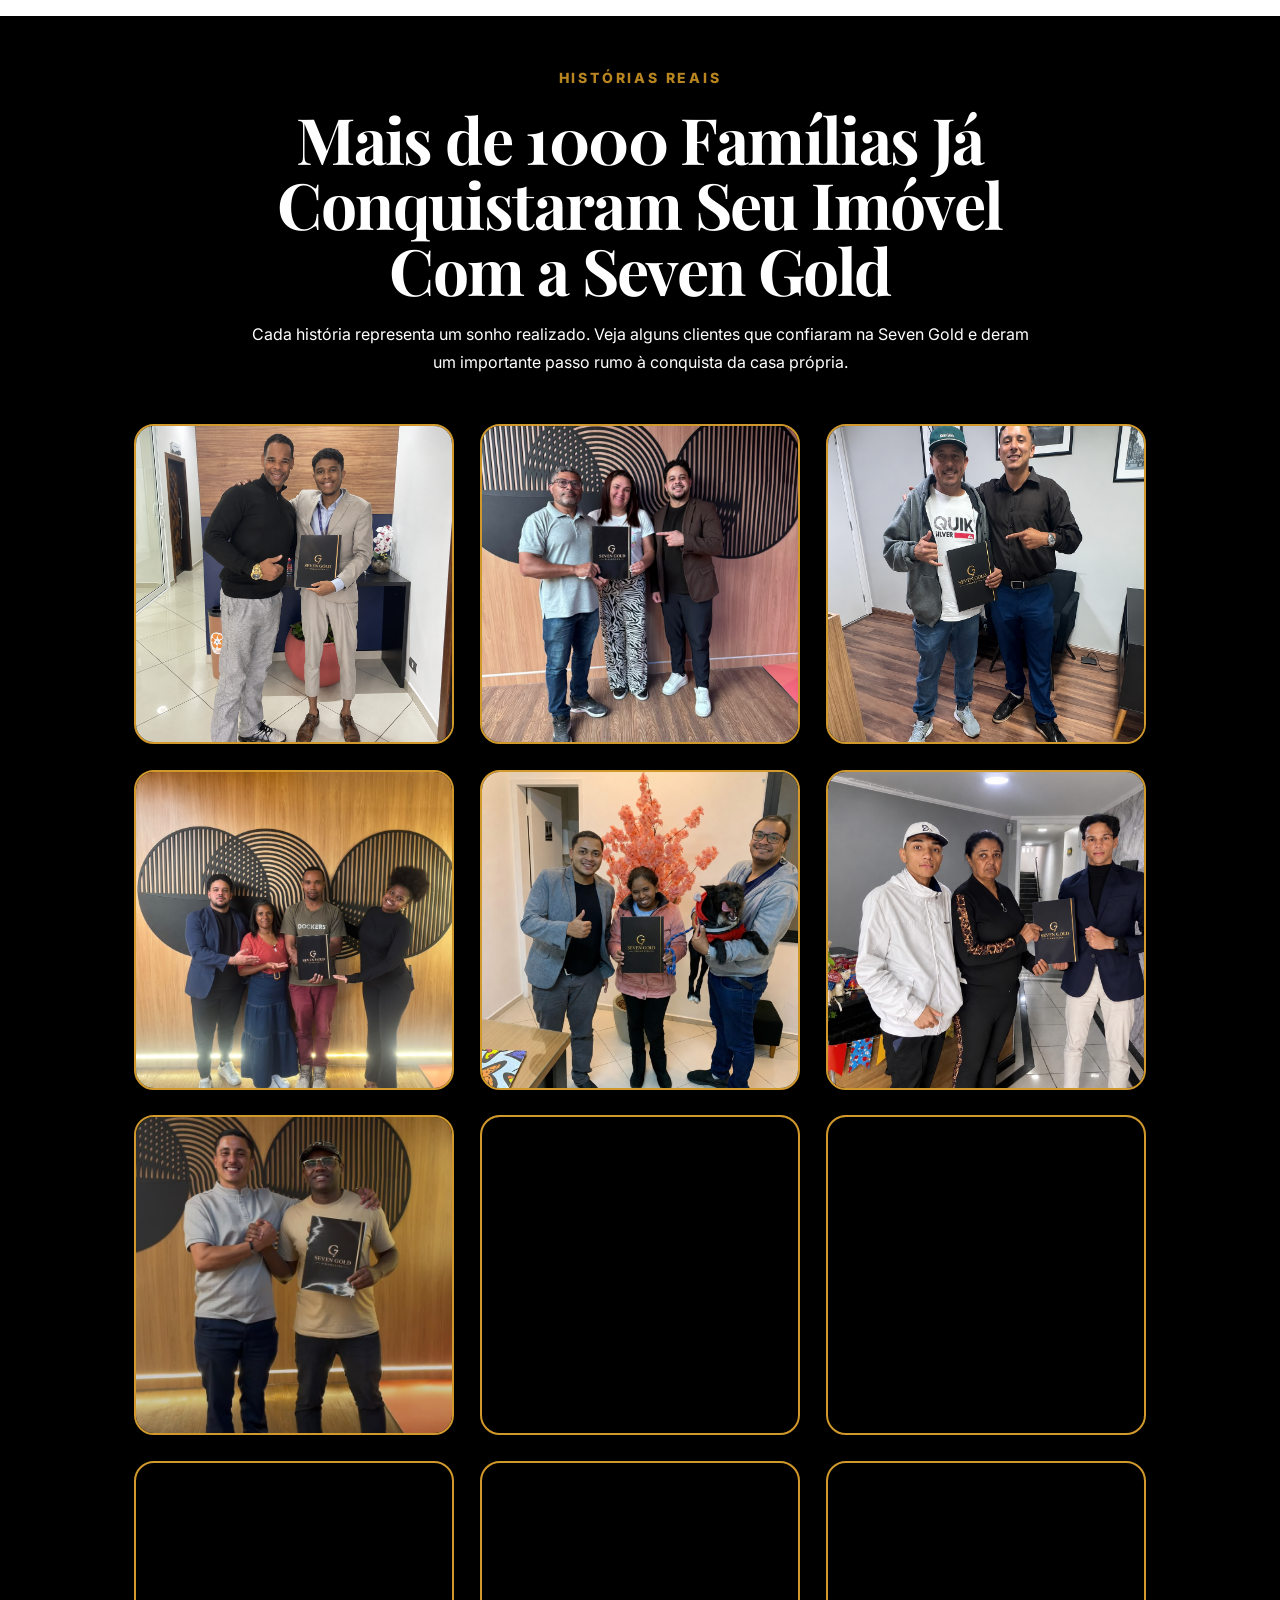
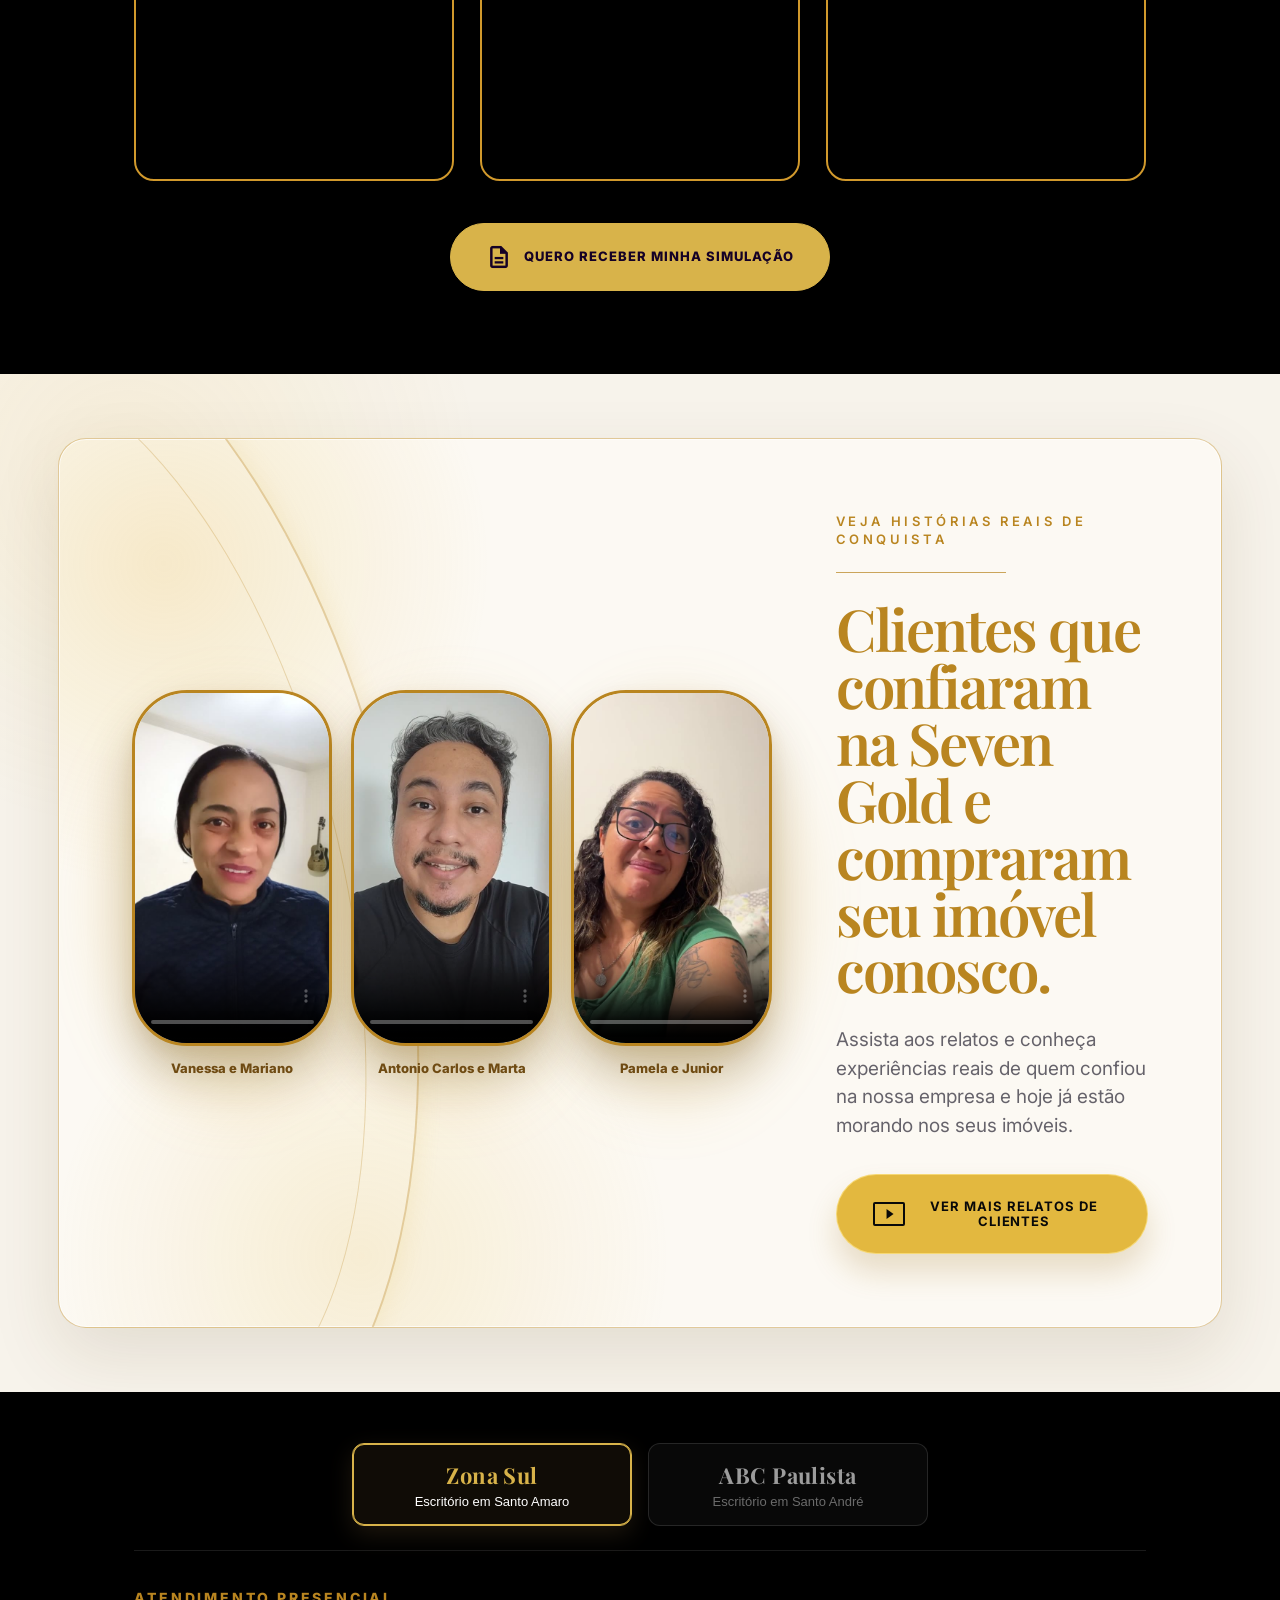
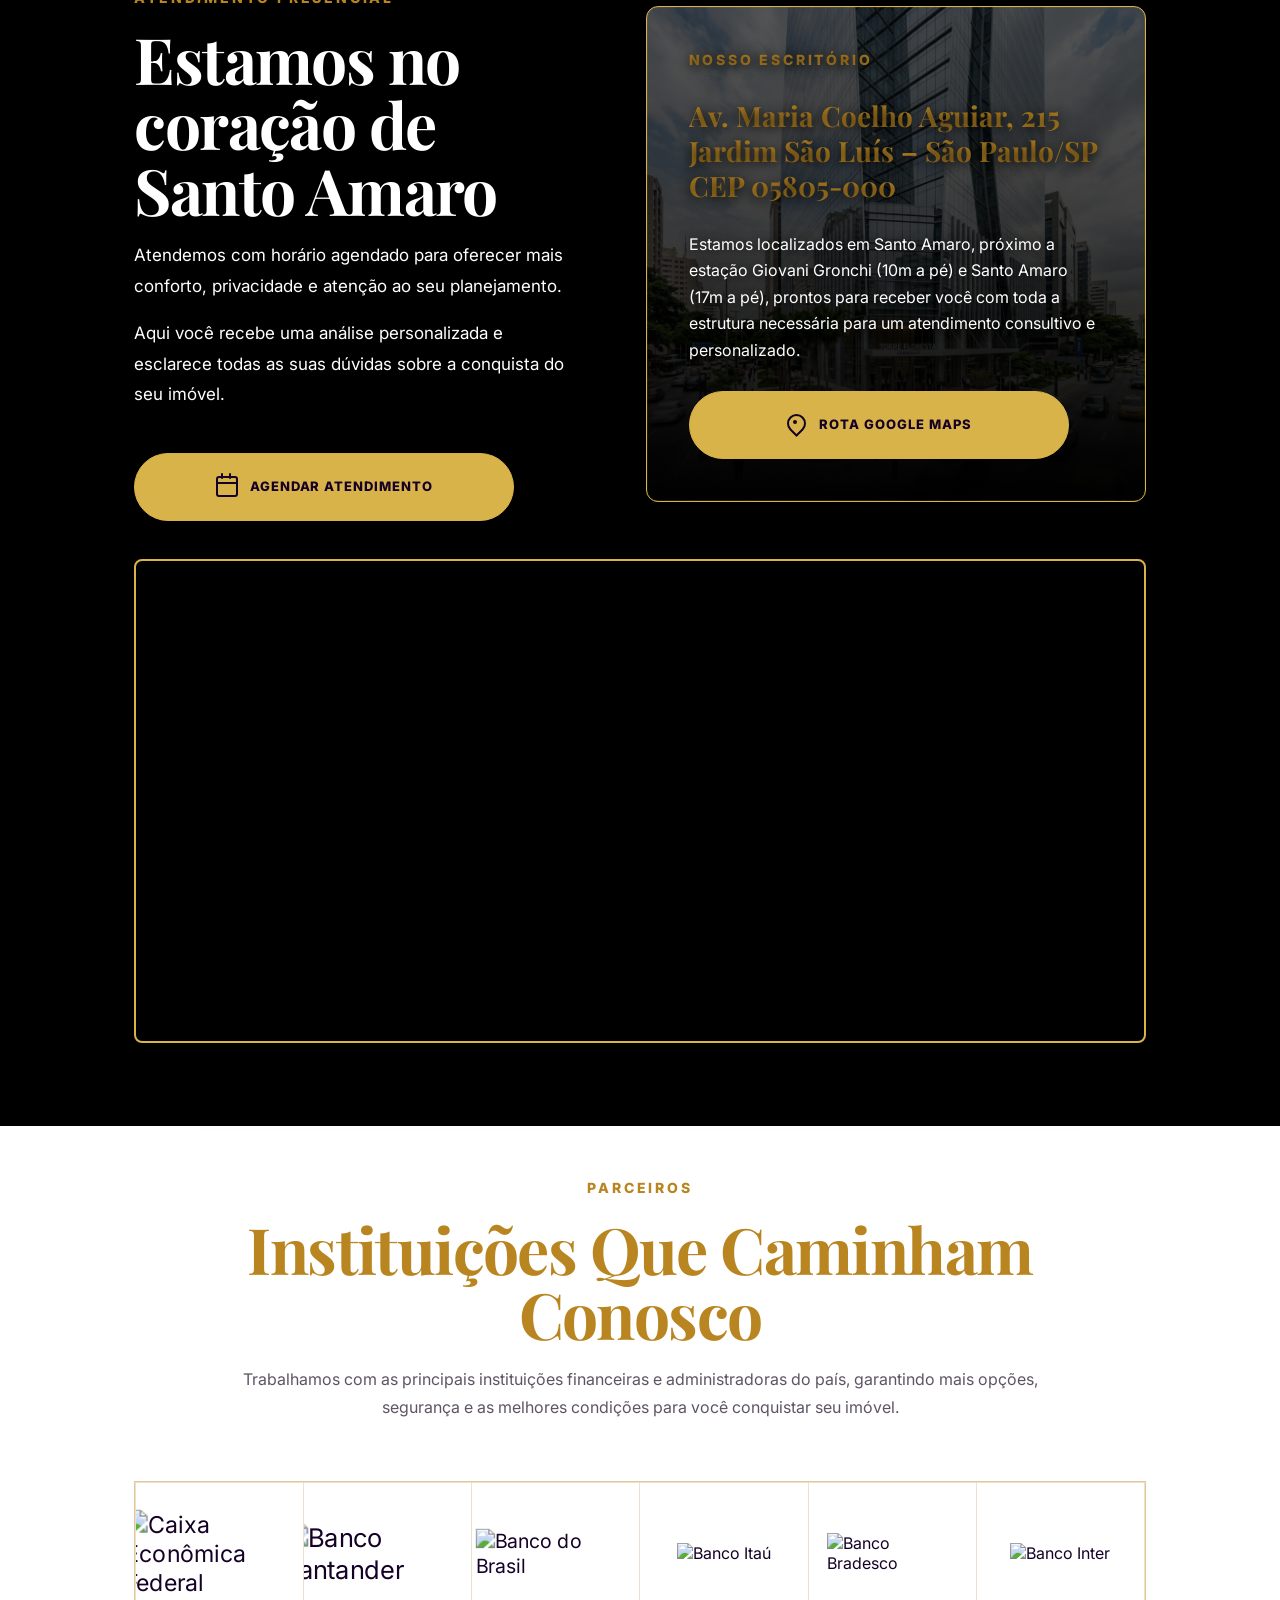
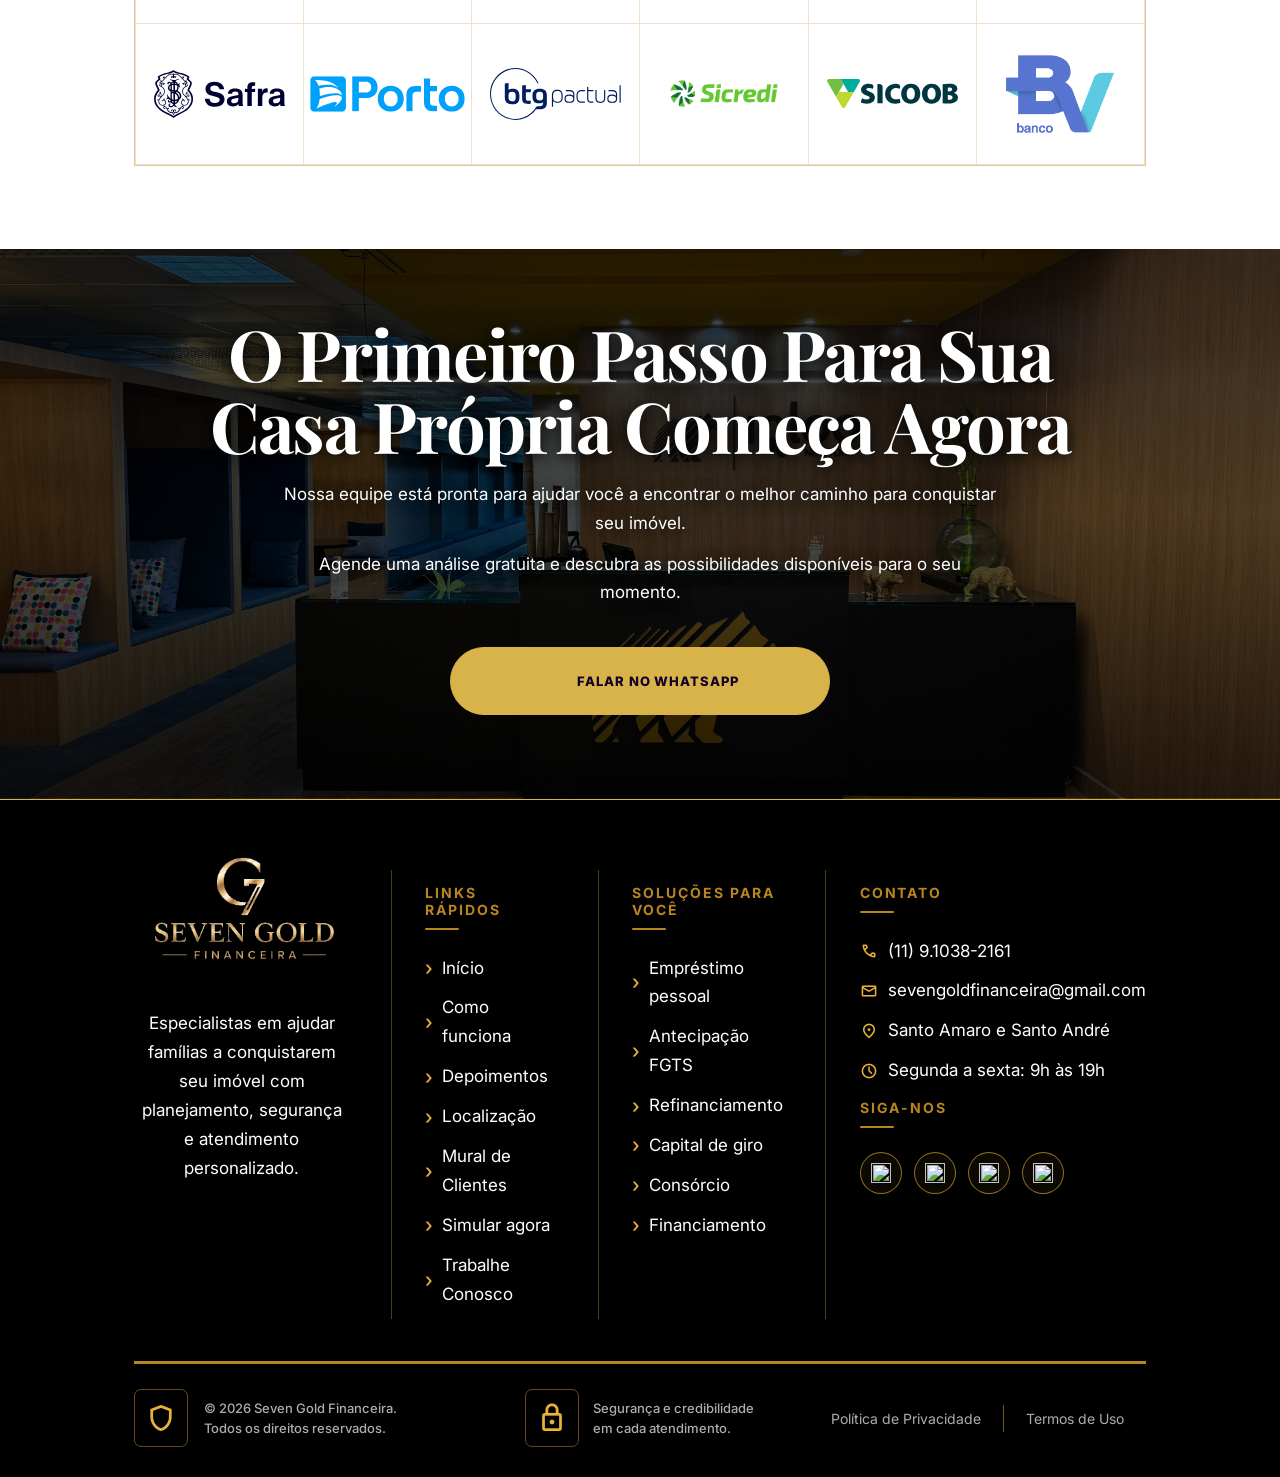
==== commit 15e68c55: "Atualiza duas historias reais da pagina inicial" ====
--- a/index.html
+++ b/index.html
@@ -104,13 +104,13 @@
       <div class="client-cards">
         <article><img src="assets/especialista-victor-historia-01-20260925.jpeg" alt="Clientes celebrando uma conquista com o especialista Victor" loading="lazy" decoding="async" /></article>
         <article><img src="assets/especialista-lucas-historia-01-20260925.png" alt="Cliente celebrando uma conquista com o especialista Lucas" loading="lazy" decoding="async" /></article>
-        <article><img src="assets/especialista-julia-historia-01-20260925.png" alt="Clientes celebrando uma conquista com a especialista Julia" loading="lazy" decoding="async" /></article>
+        <article><img src="assets/especialista-atila-conquista-04-20261028.jpeg" alt="Clientes celebrando uma conquista com o especialista Atíla" loading="lazy" decoding="async" /></article>
         <article><img src="assets/especialista-jonata-historia-01-20260925.png" alt="Cliente celebrando uma conquista com o especialista Jonatã" loading="lazy" decoding="async" /></article>
         <article><img src="assets/especialista-israel-historia-01-20260925.png" alt="Família celebrando uma conquista com o especialista Israel" loading="lazy" decoding="async" /></article>
         <article><img src="assets/especialista-atila-03-20260925.jpeg" alt="Clientes celebrando uma conquista com o especialista Atíla" loading="lazy" decoding="async" /></article>
         <article><img src="assets/especialista-victor-historia-02-20260925.jpeg" alt="Clientes celebrando uma conquista com o especialista Victor" loading="lazy" decoding="async" /></article>
         <article><img src="assets/especialista-lucas-03-20260925.jpeg" alt="Família celebrando uma conquista com o especialista Lucas" loading="lazy" decoding="async" /></article>
-        <article><img src="assets/especialista-julia-historia-02-20260925.png" alt="Clientes celebrando uma conquista com a especialista Julia" loading="lazy" decoding="async" /></article>
+        <article><img src="assets/especialista-atila-conquista-03-20261028.jpeg" alt="Clientes celebrando uma conquista com o especialista Atíla" loading="lazy" decoding="async" /></article>
         <article><img src="assets/especialista-lucas-historia-02-20261015.jpeg" alt="Cliente celebrando uma conquista com o especialista Lucas" loading="lazy" decoding="async" /></article>
         <article><img src="assets/especialista-israel-historia-02-20260925.png" alt="Clientes celebrando uma conquista com o especialista Israel" loading="lazy" decoding="async" /></article>
         <article><img src="assets/especialista-atila-historia-03-20261002.jpeg" alt="Clientes celebrando uma conquista com o especialista Atíla" loading="lazy" decoding="async" /></article>
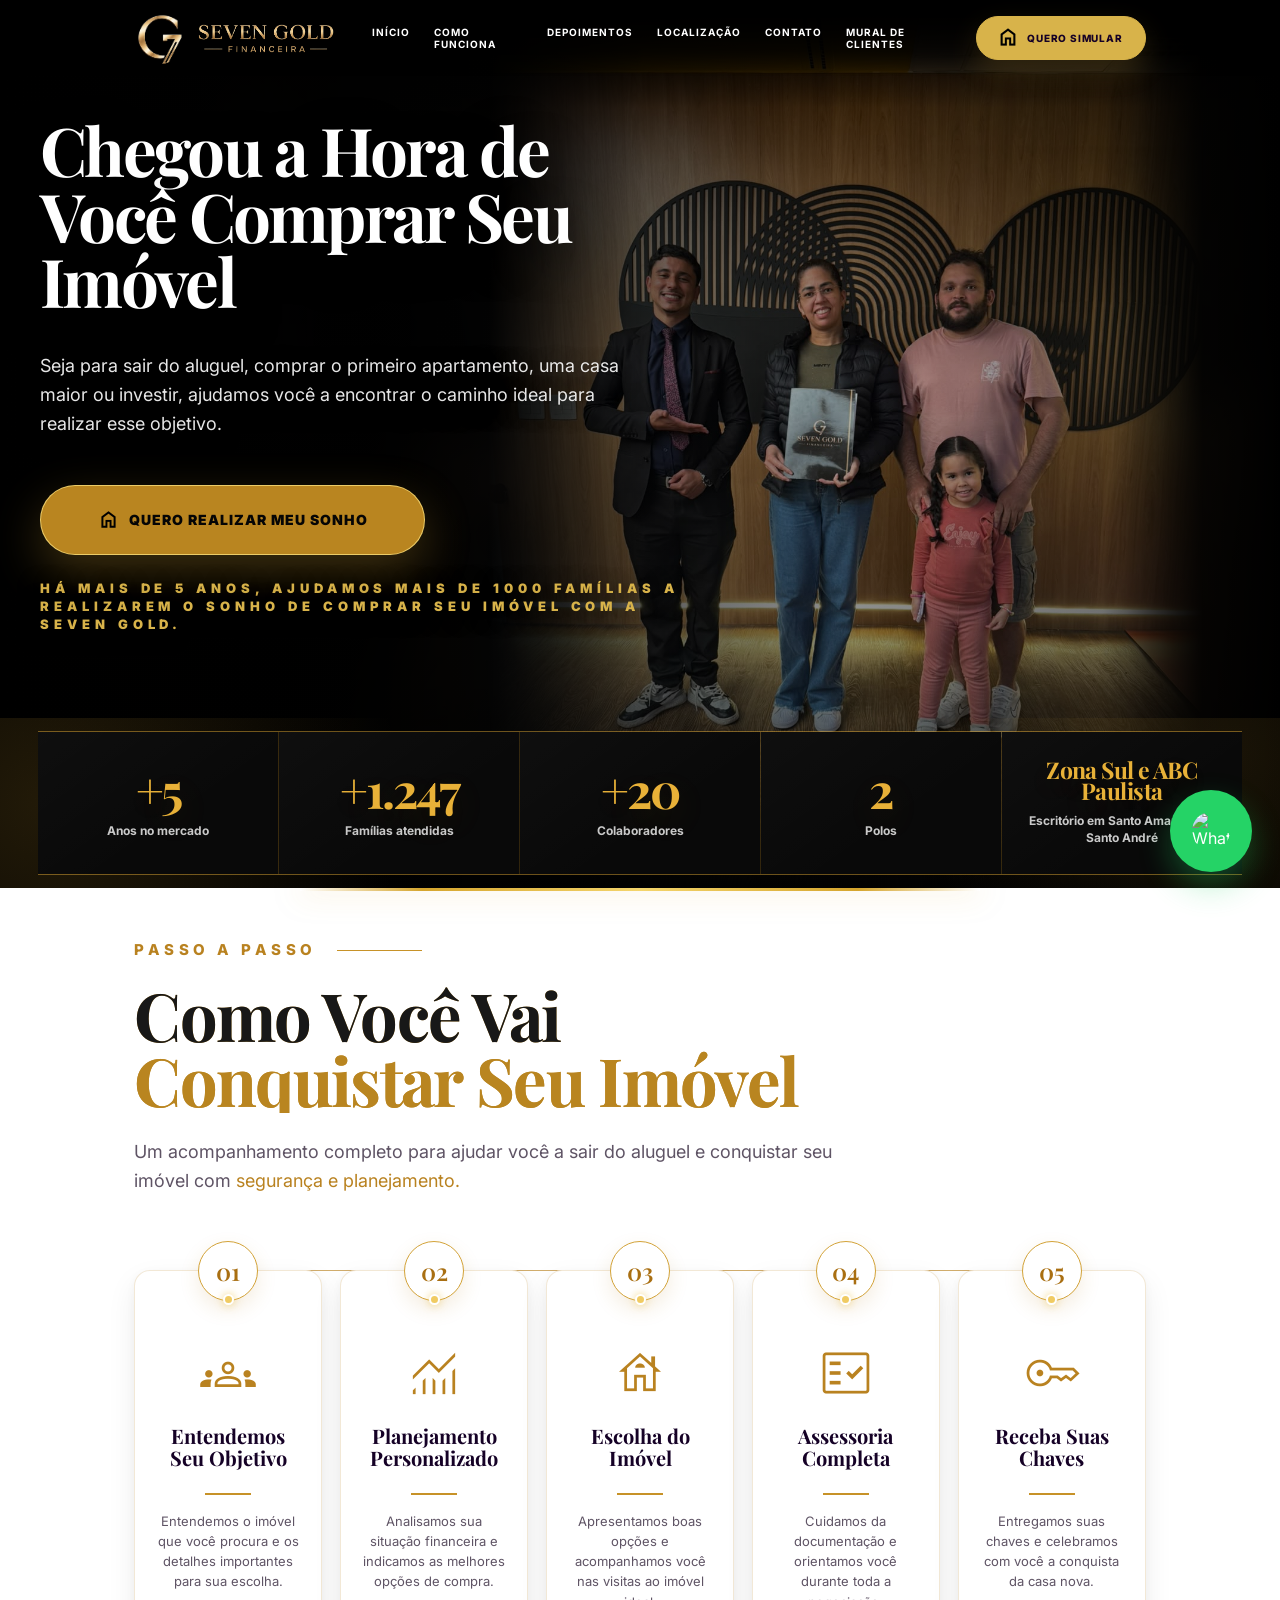
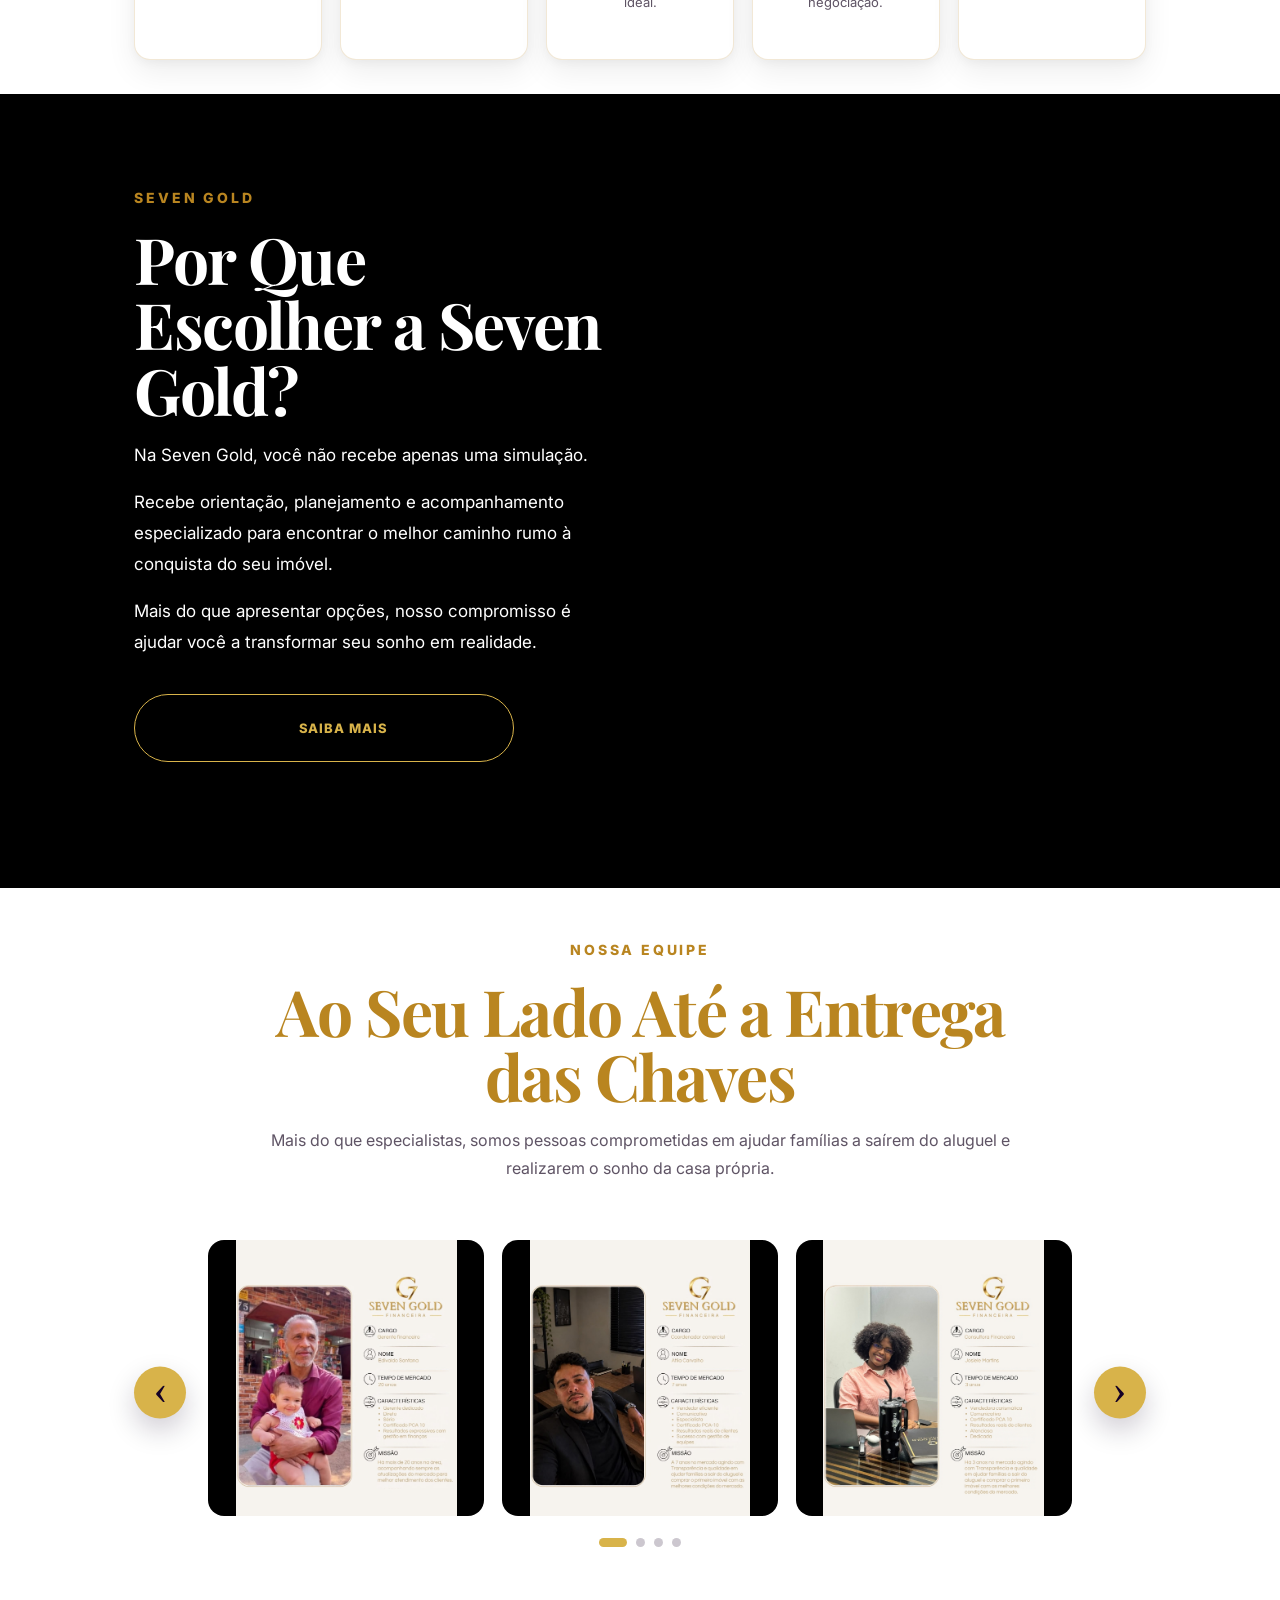
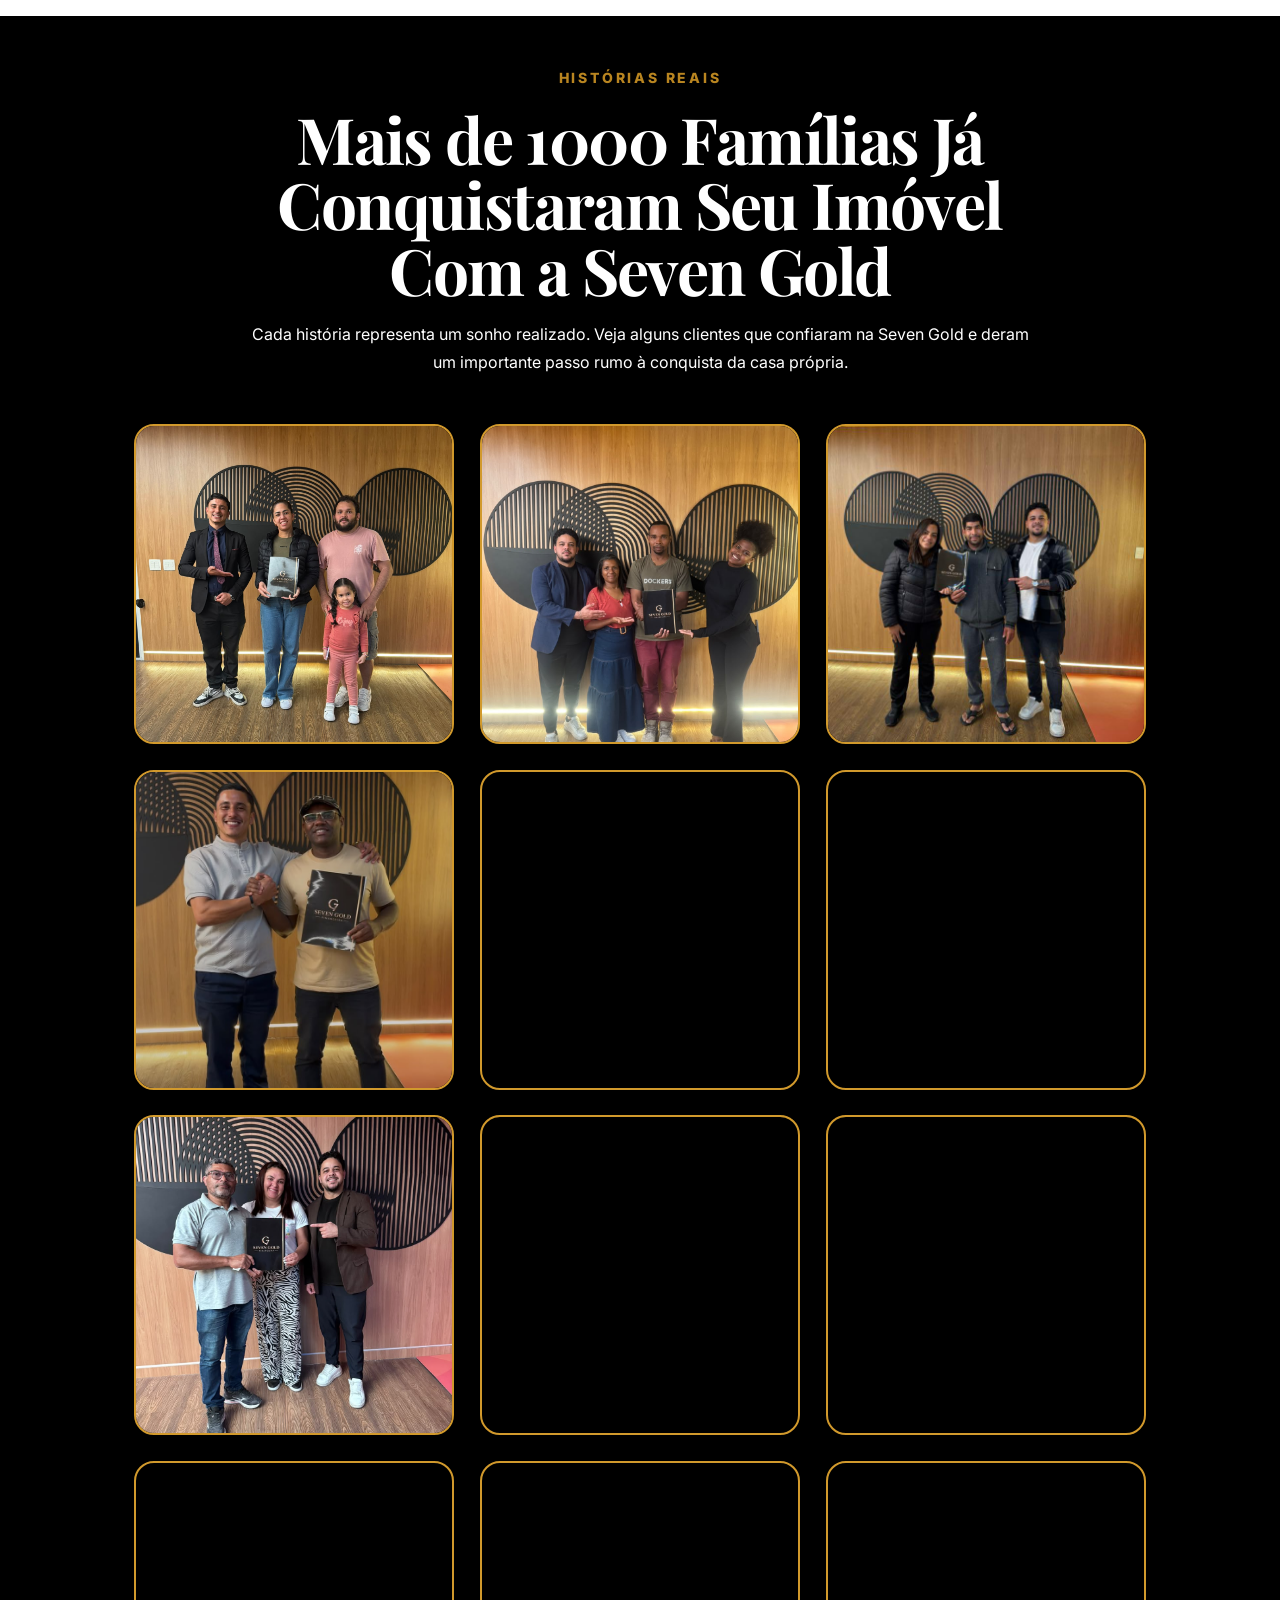
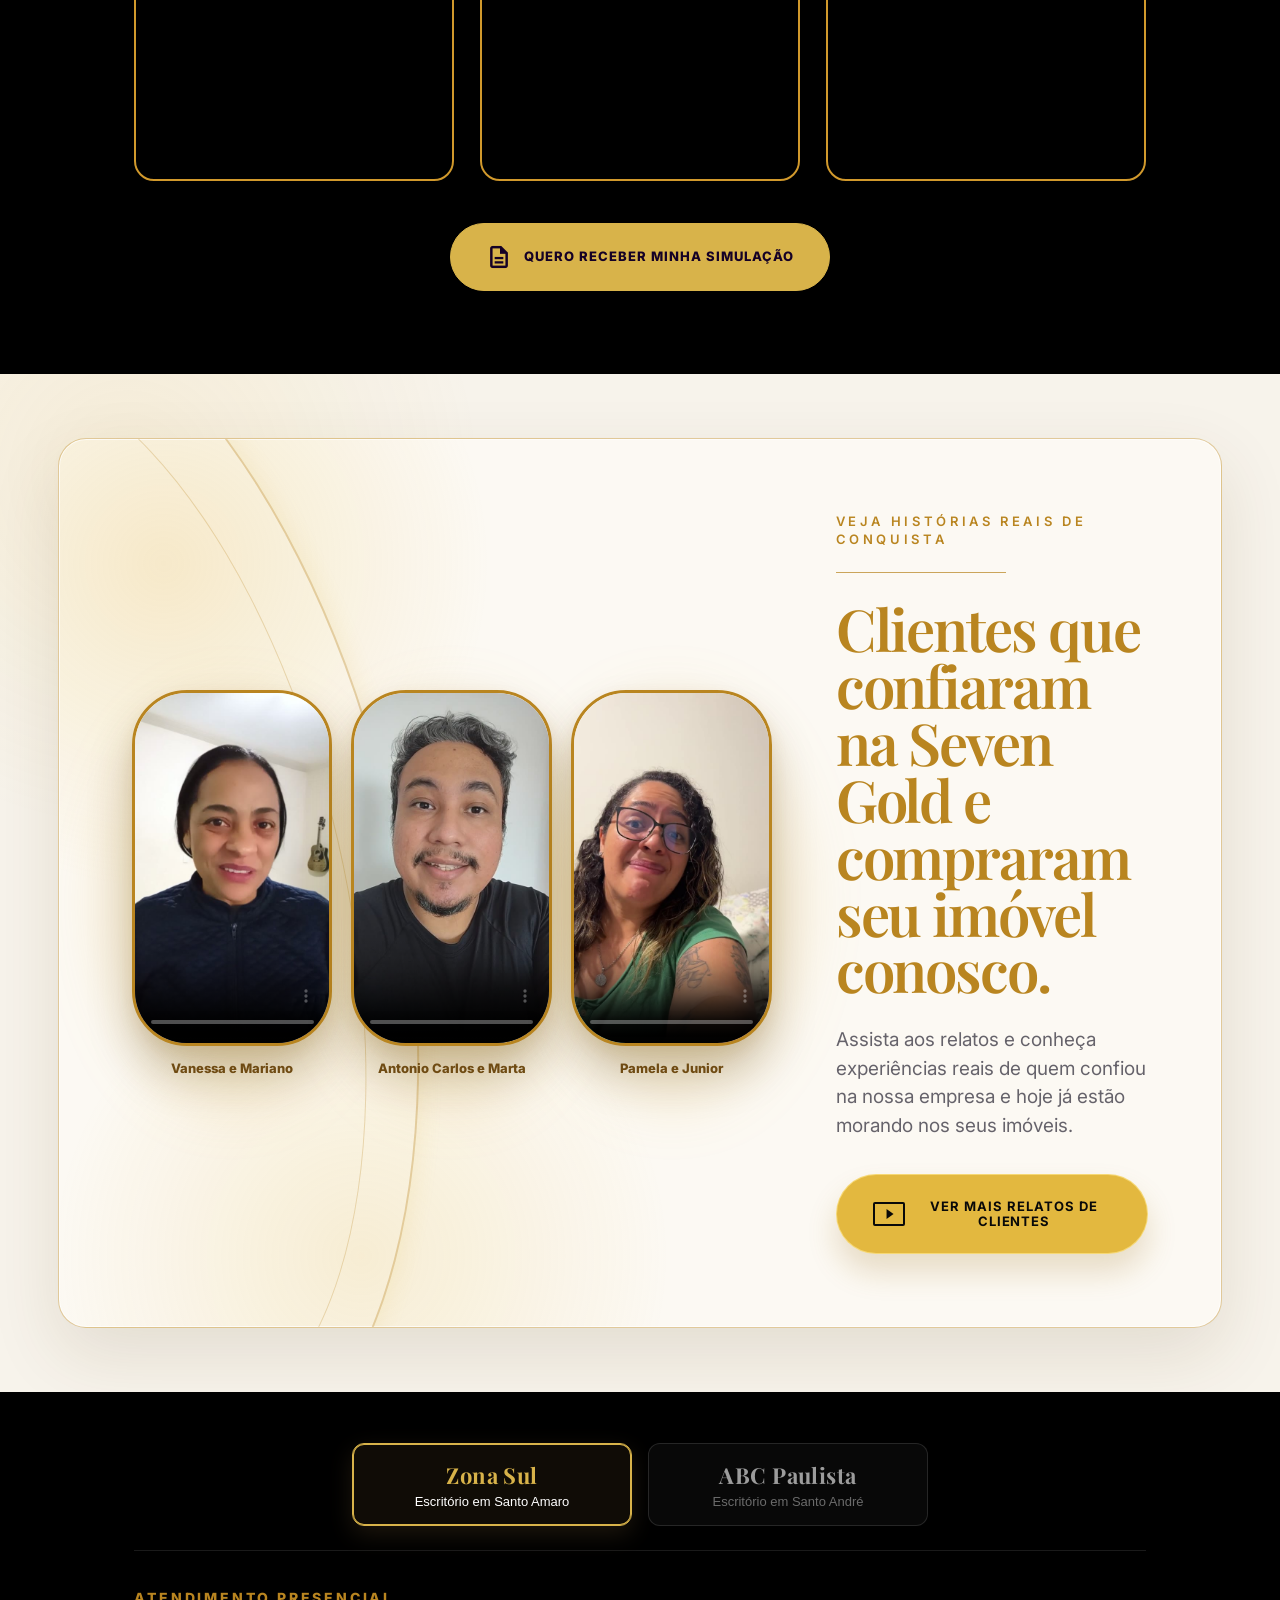
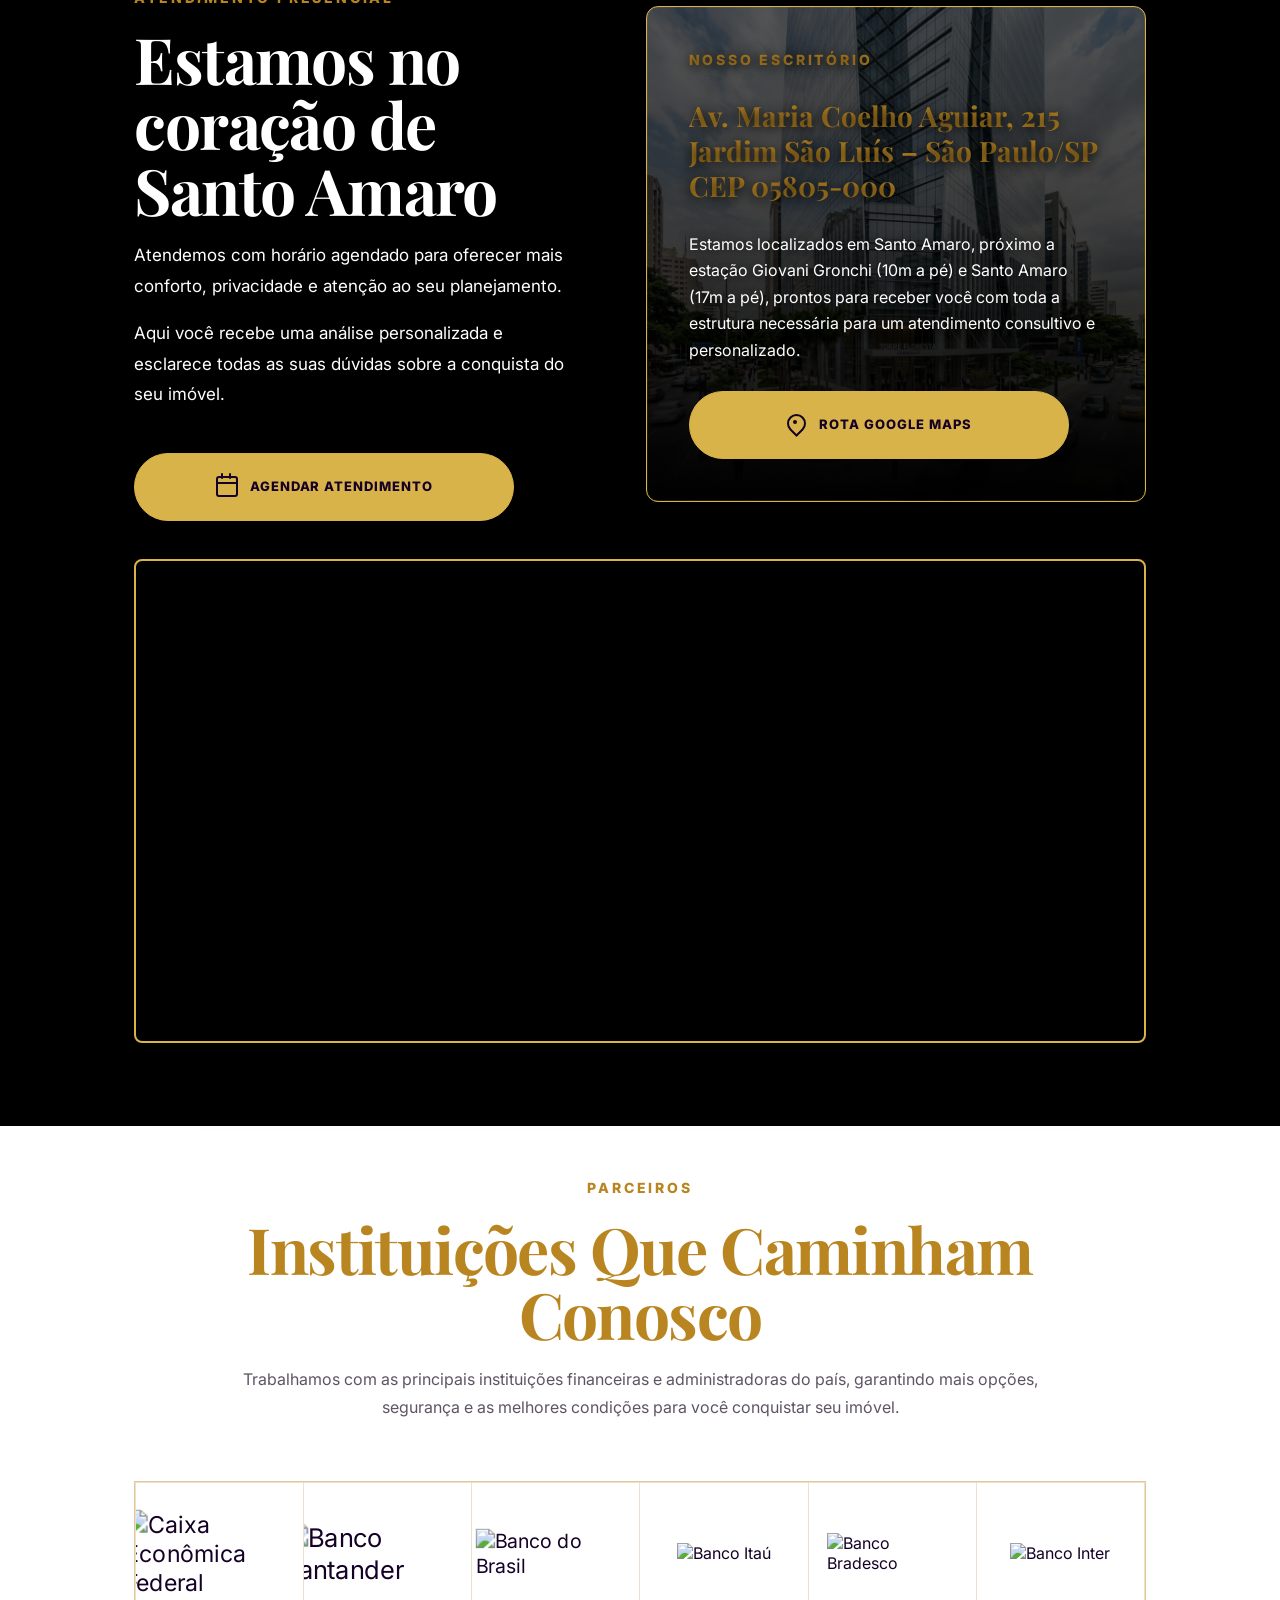
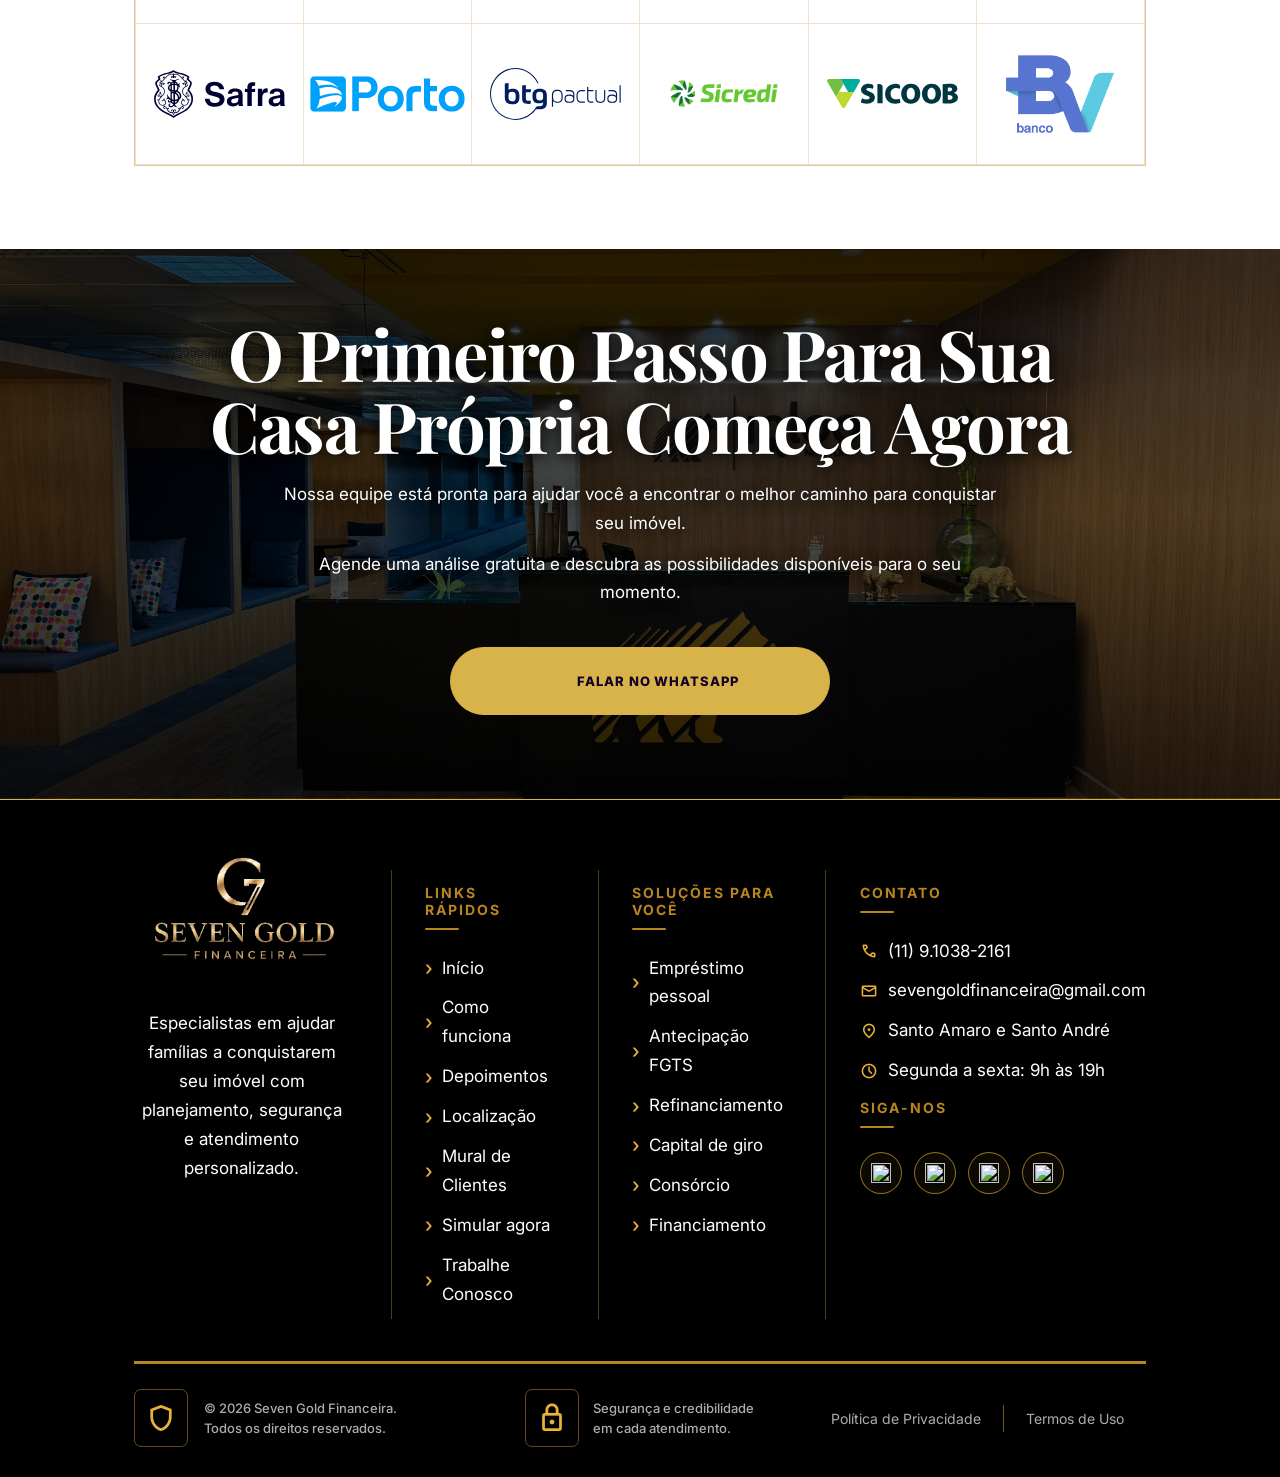
==== commit 81214e8b: "Alterna especialistas nas galerias de clientes" ====
--- a/index.html
+++ b/index.html
@@ -103,16 +103,16 @@
       <div class="section-head light center"><span>Histórias reais</span><h2>Mais de 1000 Famílias Já Conquistaram Seu Imóvel Com a Seven Gold</h2><p>Cada história representa um sonho realizado. Veja alguns clientes que confiaram na Seven Gold e deram um importante passo rumo à conquista da casa própria.</p></div>
       <div class="client-cards">
         <article><img src="assets/especialista-victor-historia-01-20260925.jpeg" alt="Clientes celebrando uma conquista com o especialista Victor" loading="lazy" decoding="async" /></article>
+        <article><img src="assets/especialista-atila-conquista-04-20261028.jpeg" alt="Clientes celebrando uma conquista com o especialista Atíla" loading="lazy" decoding="async" /></article>
         <article><img src="assets/especialista-lucas-historia-01-20260925.png" alt="Cliente celebrando uma conquista com o especialista Lucas" loading="lazy" decoding="async" /></article>
-        <article><img src="assets/especialista-atila-conquista-04-20261028.jpeg" alt="Clientes celebrando uma conquista com o especialista Atíla" loading="lazy" decoding="async" /></article>
+        <article><img src="assets/especialista-israel-historia-01-20260925.png" alt="Família celebrando uma conquista com o especialista Israel" loading="lazy" decoding="async" /></article>
         <article><img src="assets/especialista-jonata-historia-01-20260925.png" alt="Cliente celebrando uma conquista com o especialista Jonatã" loading="lazy" decoding="async" /></article>
-        <article><img src="assets/especialista-israel-historia-01-20260925.png" alt="Família celebrando uma conquista com o especialista Israel" loading="lazy" decoding="async" /></article>
         <article><img src="assets/especialista-atila-03-20260925.jpeg" alt="Clientes celebrando uma conquista com o especialista Atíla" loading="lazy" decoding="async" /></article>
         <article><img src="assets/especialista-victor-historia-02-20260925.jpeg" alt="Clientes celebrando uma conquista com o especialista Victor" loading="lazy" decoding="async" /></article>
         <article><img src="assets/especialista-lucas-03-20260925.jpeg" alt="Família celebrando uma conquista com o especialista Lucas" loading="lazy" decoding="async" /></article>
         <article><img src="assets/especialista-atila-conquista-03-20261028.jpeg" alt="Clientes celebrando uma conquista com o especialista Atíla" loading="lazy" decoding="async" /></article>
+        <article><img src="assets/especialista-israel-historia-02-20260925.png" alt="Clientes celebrando uma conquista com o especialista Israel" loading="lazy" decoding="async" /></article>
         <article><img src="assets/especialista-lucas-historia-02-20261015.jpeg" alt="Cliente celebrando uma conquista com o especialista Lucas" loading="lazy" decoding="async" /></article>
-        <article><img src="assets/especialista-israel-historia-02-20260925.png" alt="Clientes celebrando uma conquista com o especialista Israel" loading="lazy" decoding="async" /></article>
         <article><img src="assets/especialista-atila-historia-03-20261002.jpeg" alt="Clientes celebrando uma conquista com o especialista Atíla" loading="lazy" decoding="async" /></article>
       </div>
       <a class="button gold" href="simulador.html"><span class="material-symbols-outlined form-button-icon" aria-hidden="true">description</span>Quero receber minha simulação</a>
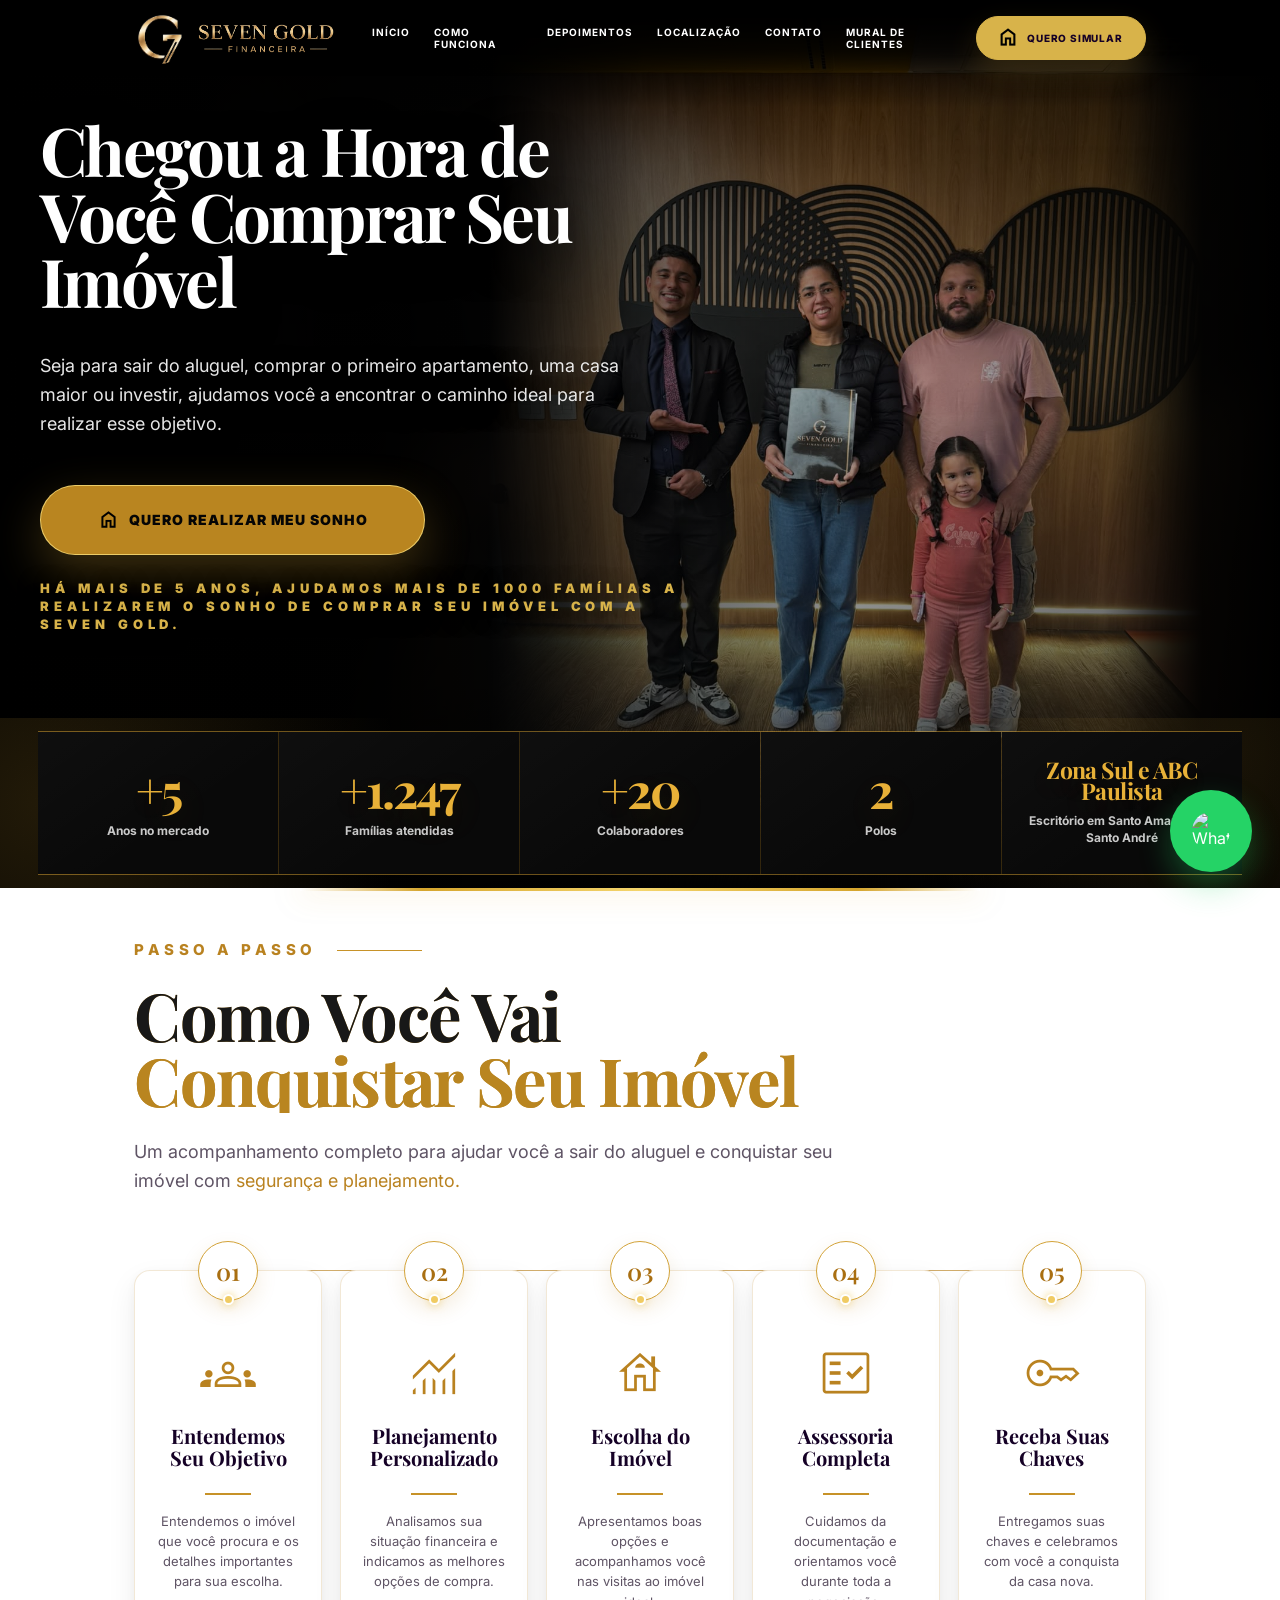
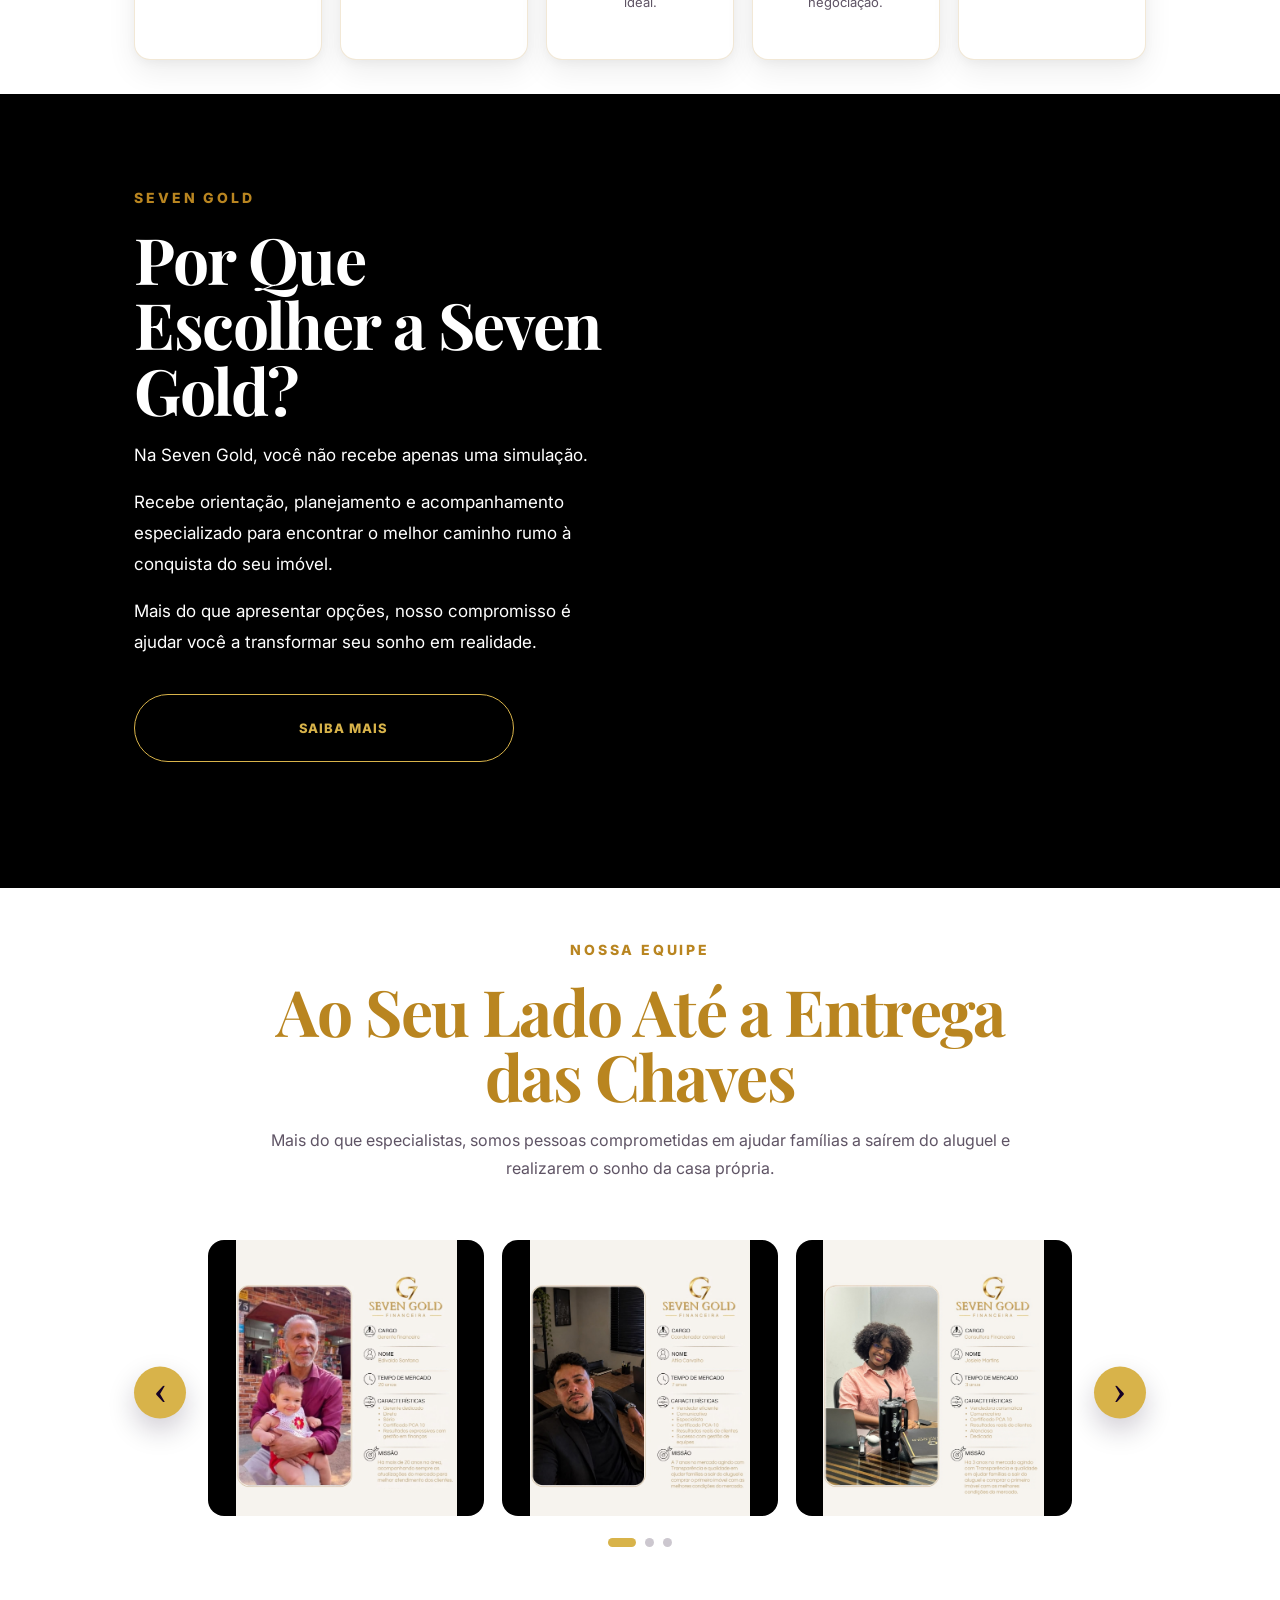
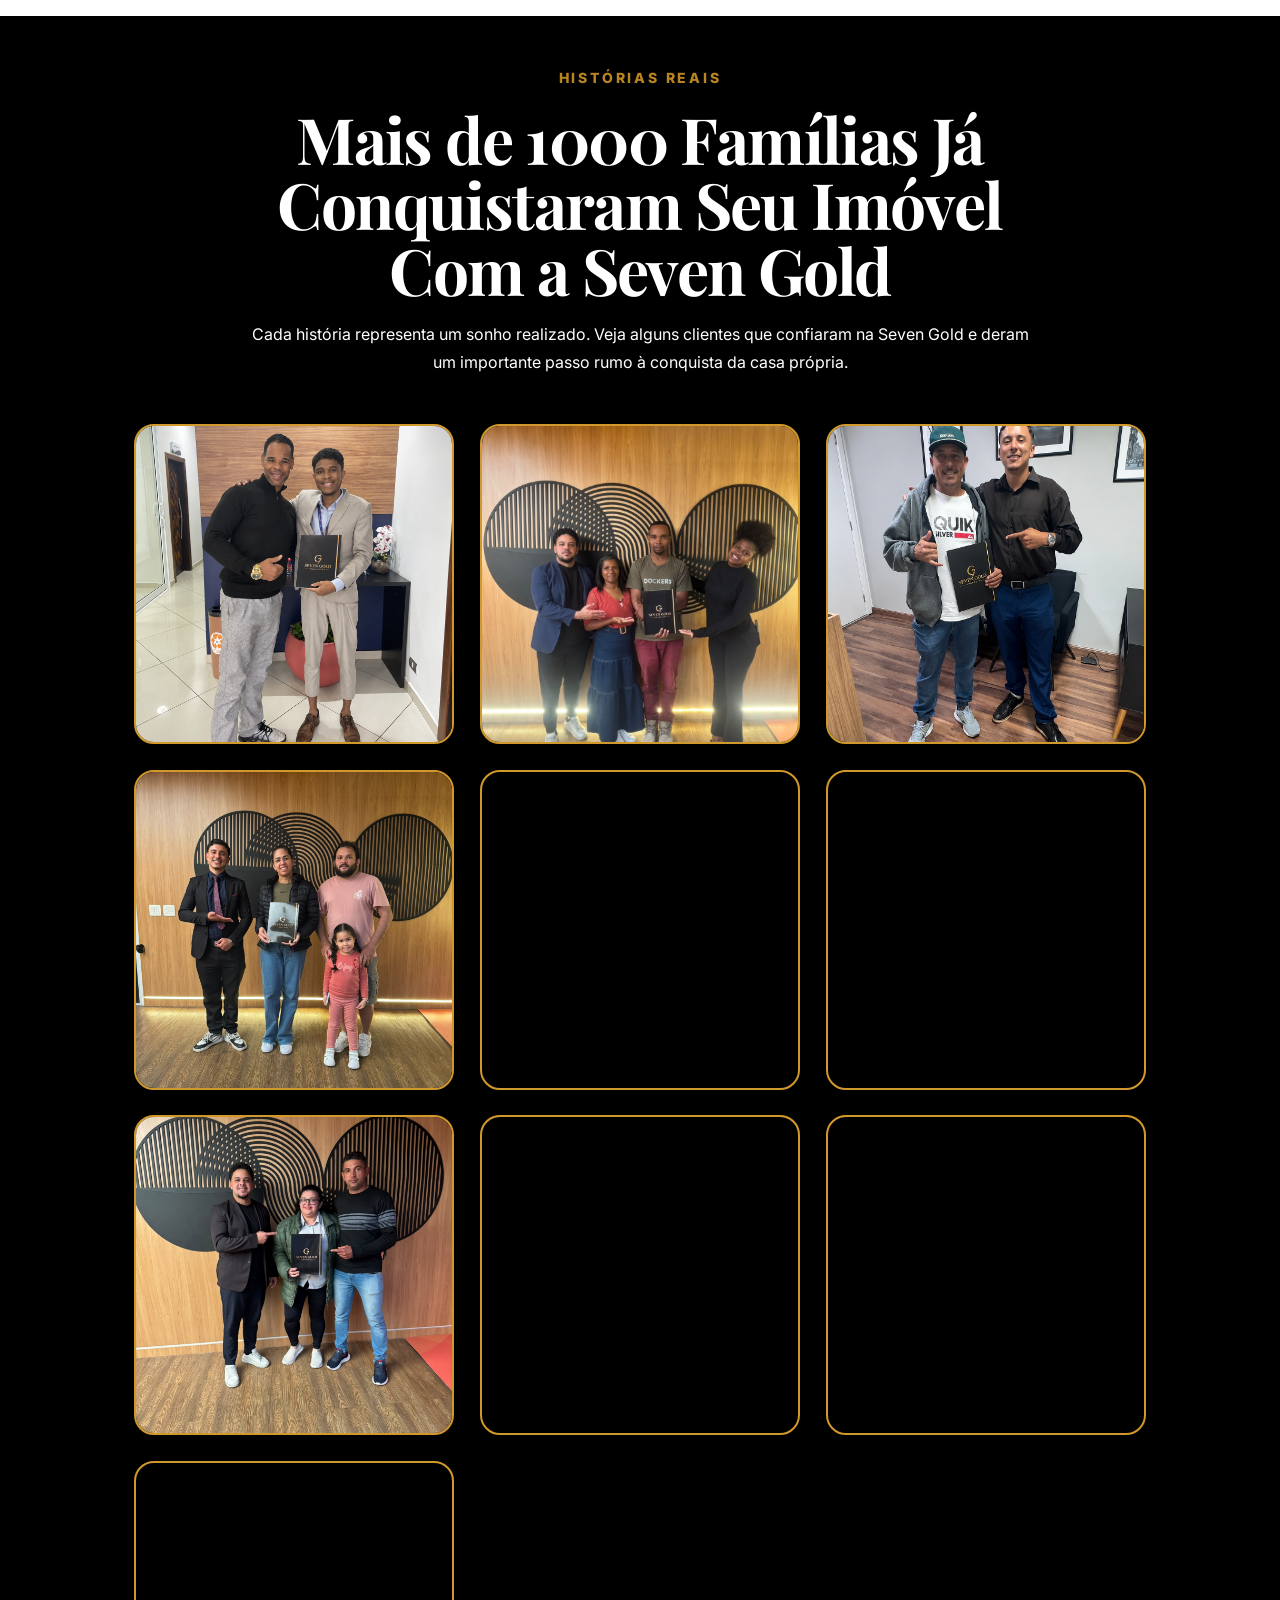
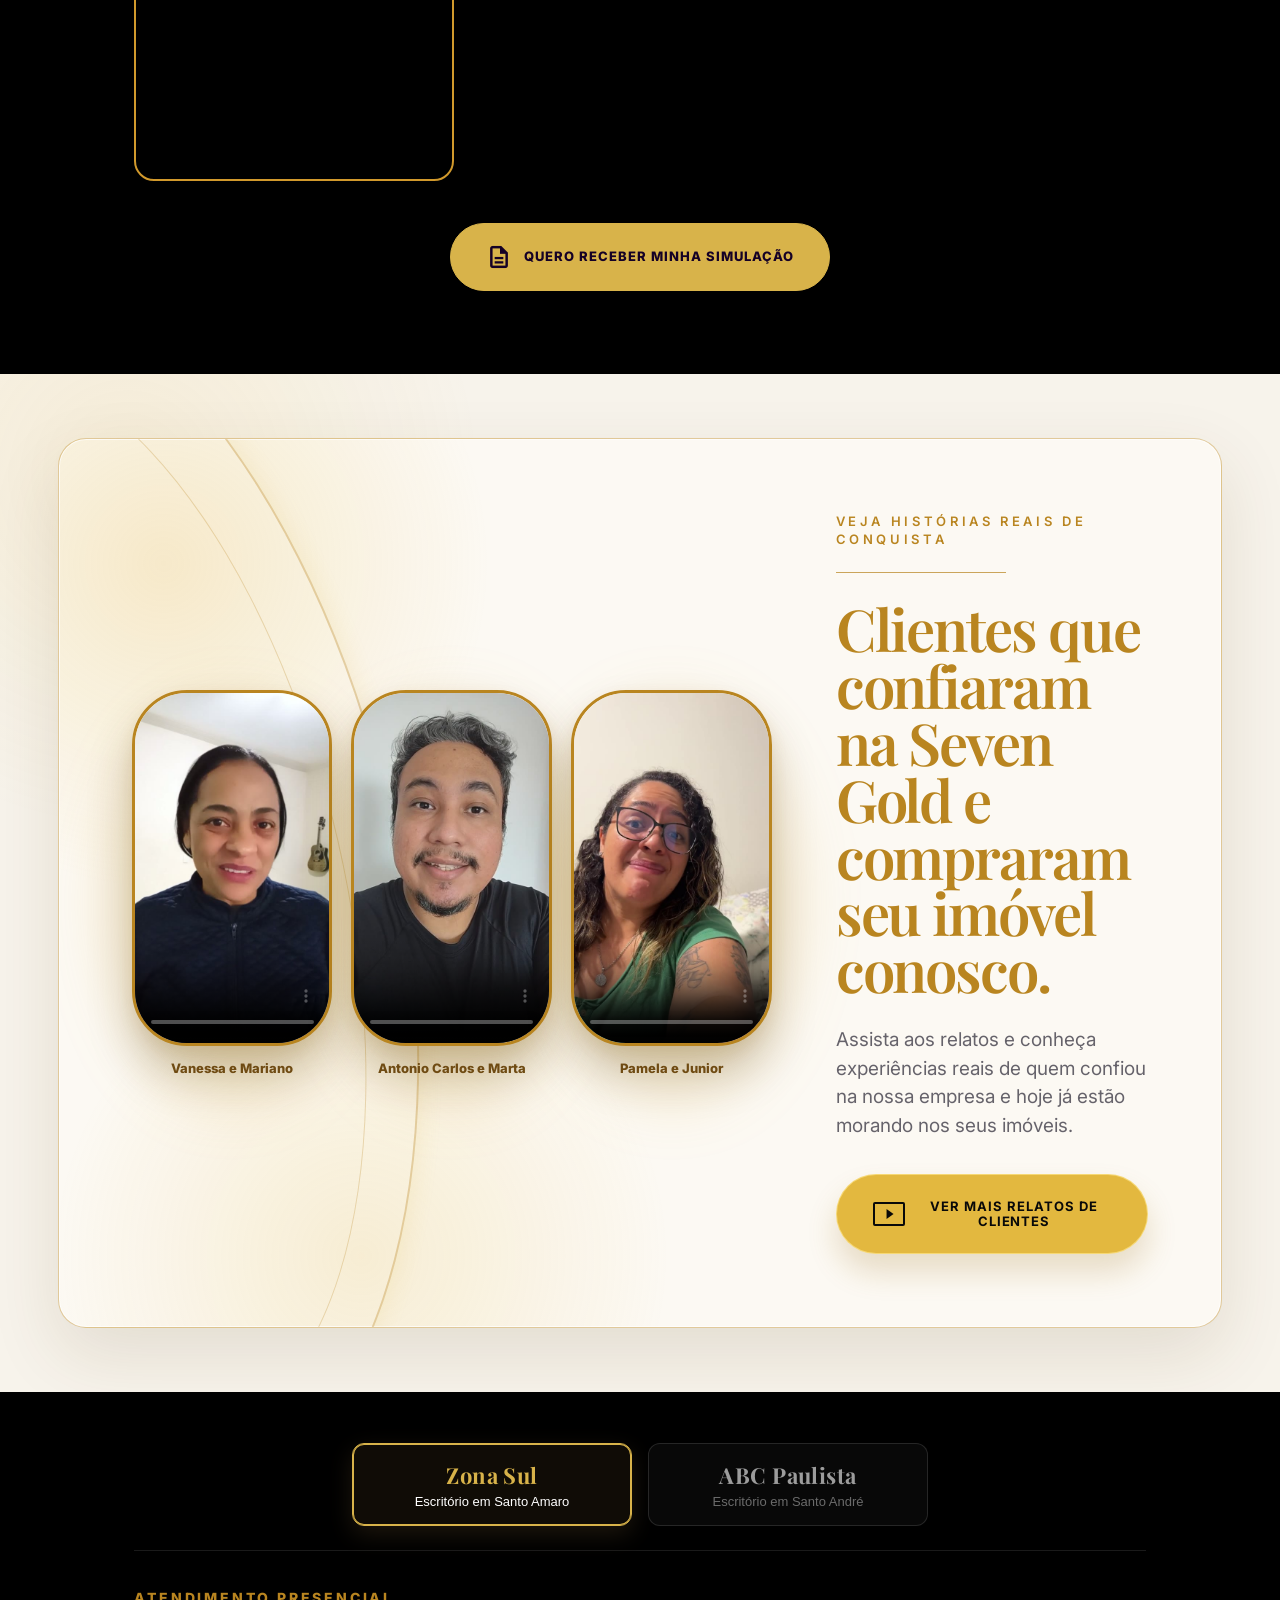
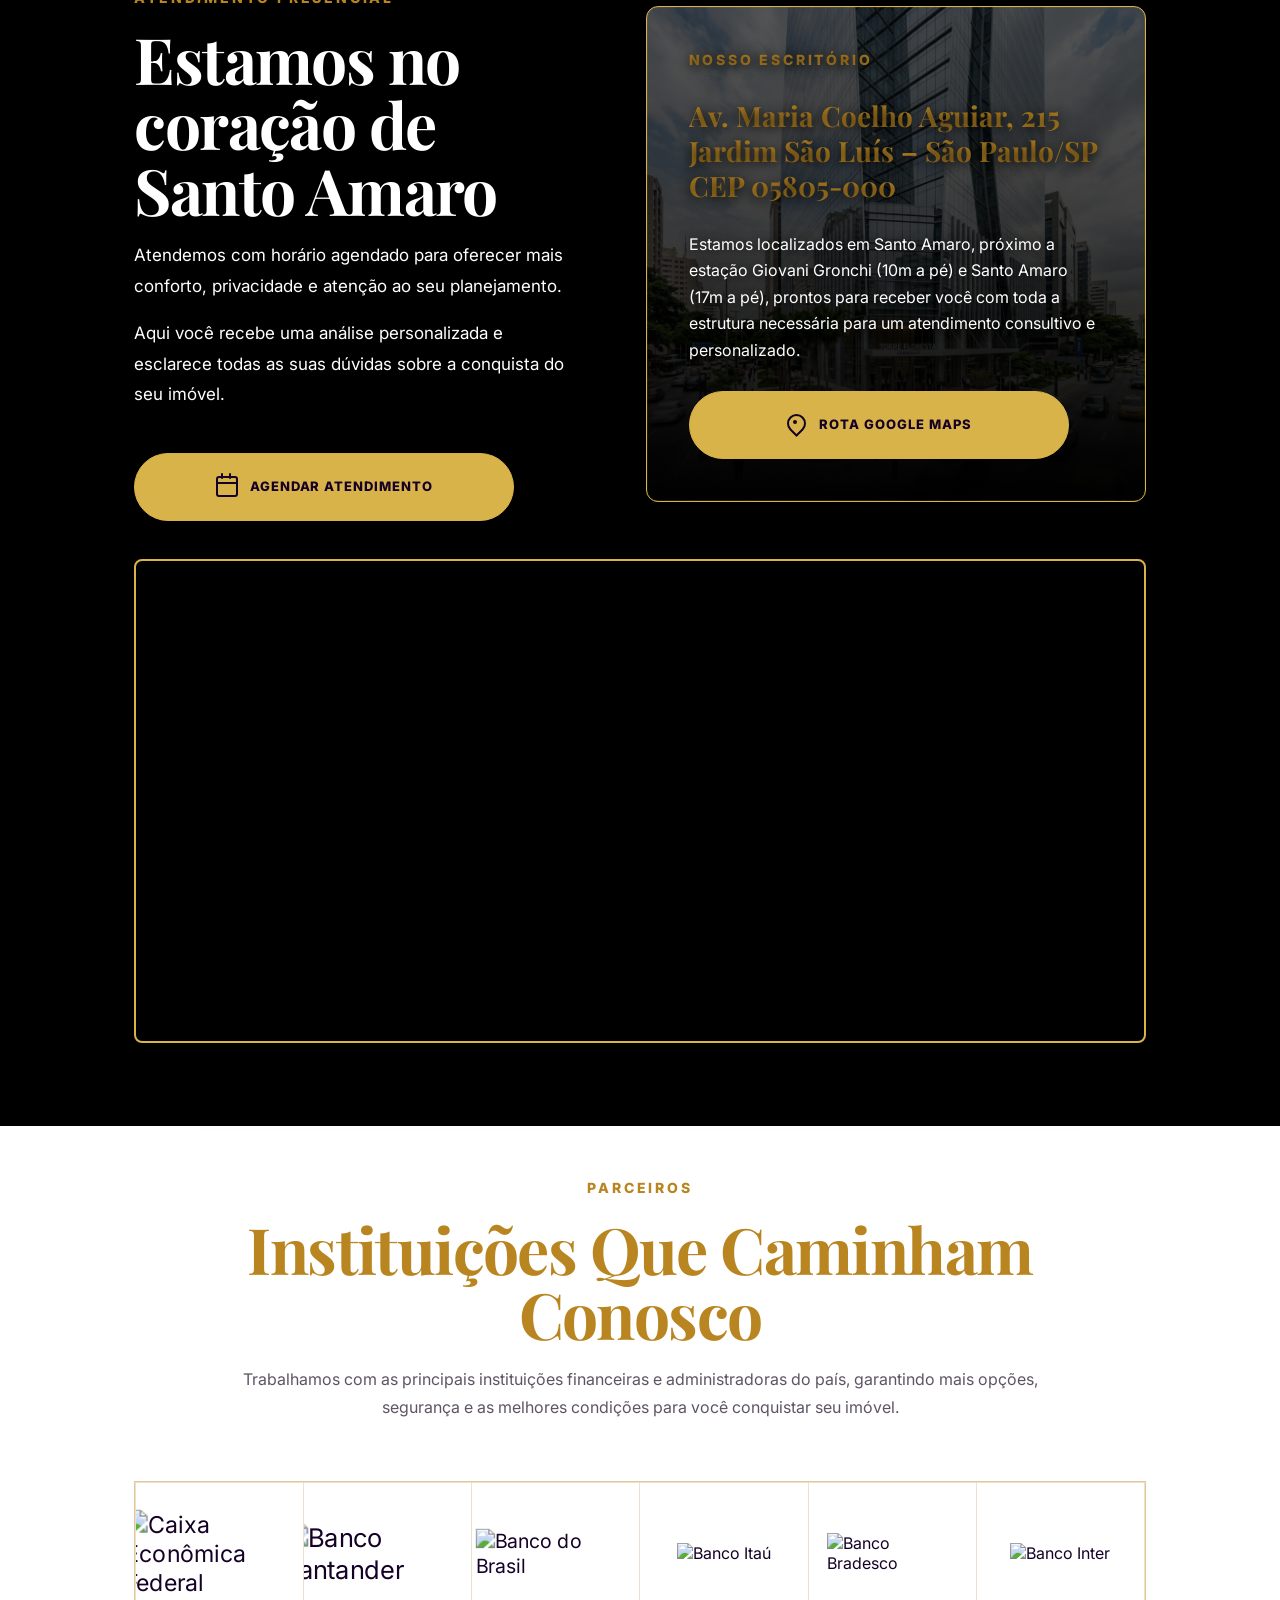
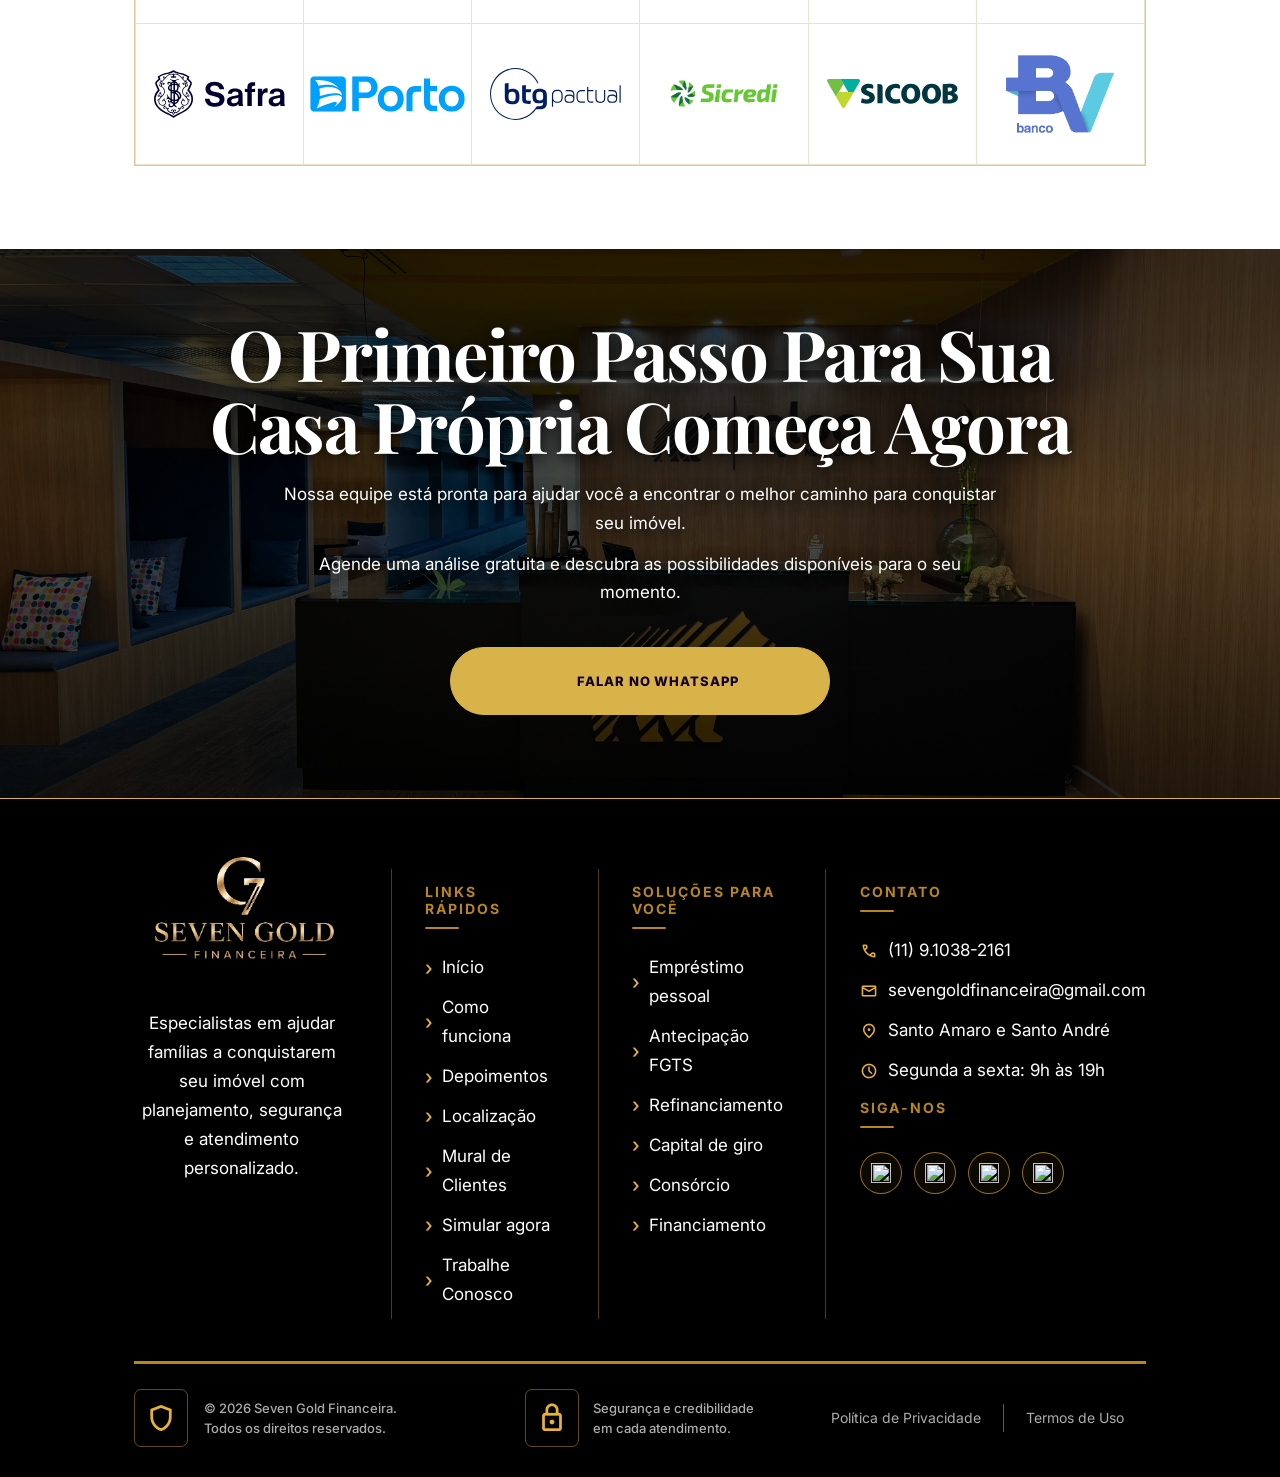
==== commit 9c61178a: "Atualiza mural e histórias de clientes" ====
--- a/index.html
+++ b/index.html
@@ -86,8 +86,6 @@
           <article class="specialist-card"><img src="assets/especialista-atila-sobre-mim-20261002.jpeg" alt="Apresentação profissional de Atíla Carvalho, Coordenador Comercial" /></article>
           <article class="specialist-card"><img src="assets/especialista-josiele-sobre-mim-20261028.jpeg" alt="Apresentação profissional de Josiele Martins, Consultora Financeira" /></article>
           <article class="specialist-card"><img src="assets/especialista-lucas-sobre-mim-20261002.jpeg" alt="Apresentação profissional de Lucas Vaz, Coordenador Comercial" /></article>
-          <article class="specialist-card"><img src="assets/especialista-israel-sobre-mim-20261002.png" alt="Apresentação profissional de Israel Brito, Coordenador Comercial" /></article>
-          <article class="specialist-card"><img src="assets/especialista-victor-sobre-mim-20261002.jpeg" alt="Apresentação profissional de Victor Alves, Consultor Financeiro" /></article>
           <article class="specialist-card"><img src="assets/especialista-douglas-sobre-mim-20261028.jpeg" alt="Apresentação profissional de Douglas Carlos, Consultor Financeiro" loading="lazy" decoding="async" /></article>
           <article class="specialist-card"><img src="assets/especialista-emanuel-sobre-mim-20261028.jpeg" alt="Apresentação profissional de Emanuel Vieira, Consultor Financeiro" loading="lazy" decoding="async" /></article>
           <article class="specialist-card"><img src="assets/especialista-lucas-araujo-sobre-mim-20261028.jpeg" alt="Apresentação profissional de Lucas Araujo, Consultor Financeiro" loading="lazy" decoding="async" /></article>
@@ -102,16 +100,14 @@
     <section class="clients section dark-section" id="clientes">
       <div class="section-head light center"><span>Histórias reais</span><h2>Mais de 1000 Famílias Já Conquistaram Seu Imóvel Com a Seven Gold</h2><p>Cada história representa um sonho realizado. Veja alguns clientes que confiaram na Seven Gold e deram um importante passo rumo à conquista da casa própria.</p></div>
       <div class="client-cards">
-        <article><img src="assets/especialista-victor-historia-01-20260925.jpeg" alt="Clientes celebrando uma conquista com o especialista Victor" loading="lazy" decoding="async" /></article>
+        <article><img src="assets/cliente-douglas-20261113.webp" alt="Clientes celebrando uma conquista com o especialista Douglas" loading="lazy" decoding="async" /></article>
+        <article><img src="assets/cliente-josiele-20261113.webp" alt="Cliente celebrando uma conquista com a especialista Josiele" loading="lazy" decoding="async" /></article>
         <article><img src="assets/especialista-atila-conquista-04-20261028.jpeg" alt="Clientes celebrando uma conquista com o especialista Atíla" loading="lazy" decoding="async" /></article>
         <article><img src="assets/especialista-lucas-historia-01-20260925.png" alt="Cliente celebrando uma conquista com o especialista Lucas" loading="lazy" decoding="async" /></article>
-        <article><img src="assets/especialista-israel-historia-01-20260925.png" alt="Família celebrando uma conquista com o especialista Israel" loading="lazy" decoding="async" /></article>
         <article><img src="assets/especialista-jonata-historia-01-20260925.png" alt="Cliente celebrando uma conquista com o especialista Jonatã" loading="lazy" decoding="async" /></article>
         <article><img src="assets/especialista-atila-03-20260925.jpeg" alt="Clientes celebrando uma conquista com o especialista Atíla" loading="lazy" decoding="async" /></article>
-        <article><img src="assets/especialista-victor-historia-02-20260925.jpeg" alt="Clientes celebrando uma conquista com o especialista Victor" loading="lazy" decoding="async" /></article>
         <article><img src="assets/especialista-lucas-03-20260925.jpeg" alt="Família celebrando uma conquista com o especialista Lucas" loading="lazy" decoding="async" /></article>
         <article><img src="assets/especialista-atila-conquista-03-20261028.jpeg" alt="Clientes celebrando uma conquista com o especialista Atíla" loading="lazy" decoding="async" /></article>
-        <article><img src="assets/especialista-israel-historia-02-20260925.png" alt="Clientes celebrando uma conquista com o especialista Israel" loading="lazy" decoding="async" /></article>
         <article><img src="assets/especialista-lucas-historia-02-20261015.jpeg" alt="Cliente celebrando uma conquista com o especialista Lucas" loading="lazy" decoding="async" /></article>
         <article><img src="assets/especialista-atila-historia-03-20261002.jpeg" alt="Clientes celebrando uma conquista com o especialista Atíla" loading="lazy" decoding="async" /></article>
       </div>
--- a/styles.css
+++ b/styles.css
@@ -6553,10 +6553,20 @@
   }
 }
 
-/* Mantém todo o texto do banner sobre a parte principal da foto no mobile. */
+/* Mantém o texto acima dos rostos na fotografia do banner no mobile. */
 @media (max-width: 650px) {
   .home-page .hero-home__text {
-    transform: translateY(-76px);
+    transform: translateY(-150px);
+  }
+
+  .home-page .hero-home__title {
+    transform: translateY(-90px);
+  }
+
+  .home-page .hero-home__description,
+  .home-page .hero-home__button,
+  .home-page .hero-home__eyebrow {
+    translate: 0 220px;
   }
 
   .home-page .home-stats {
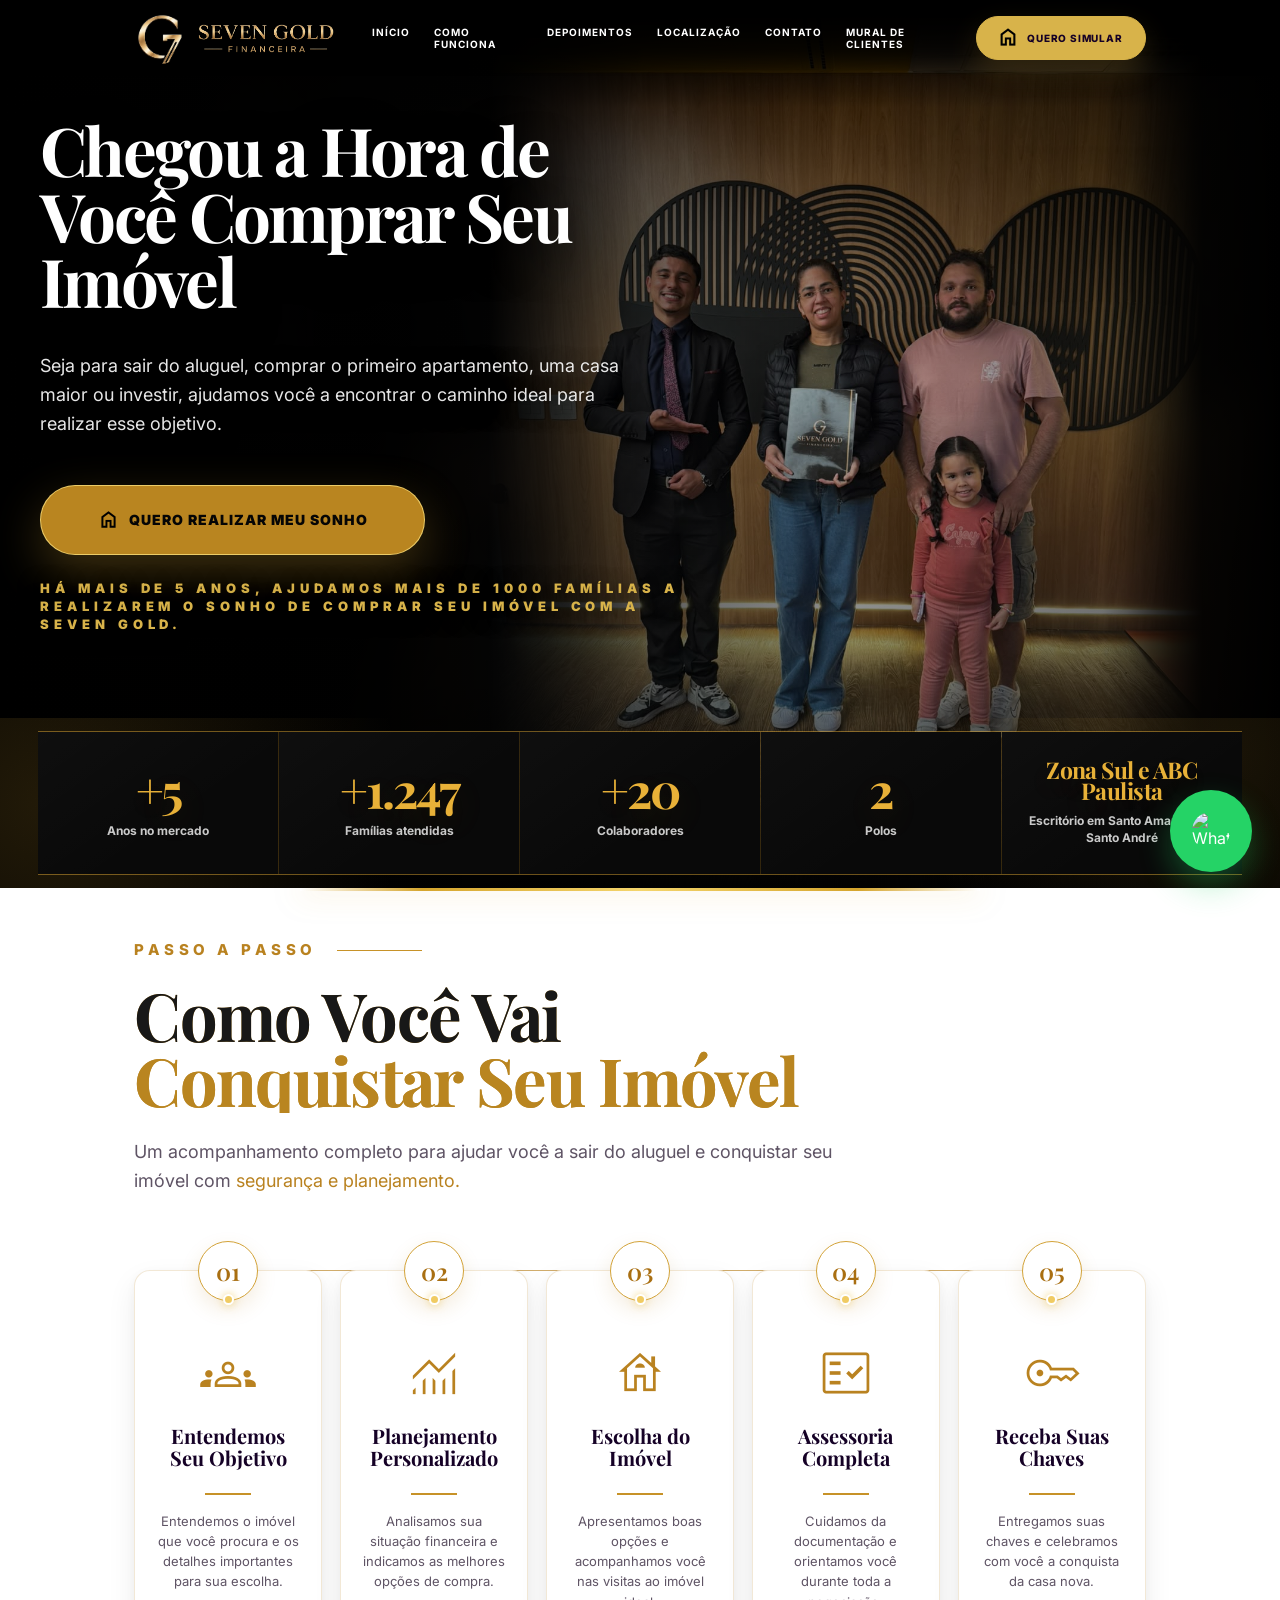
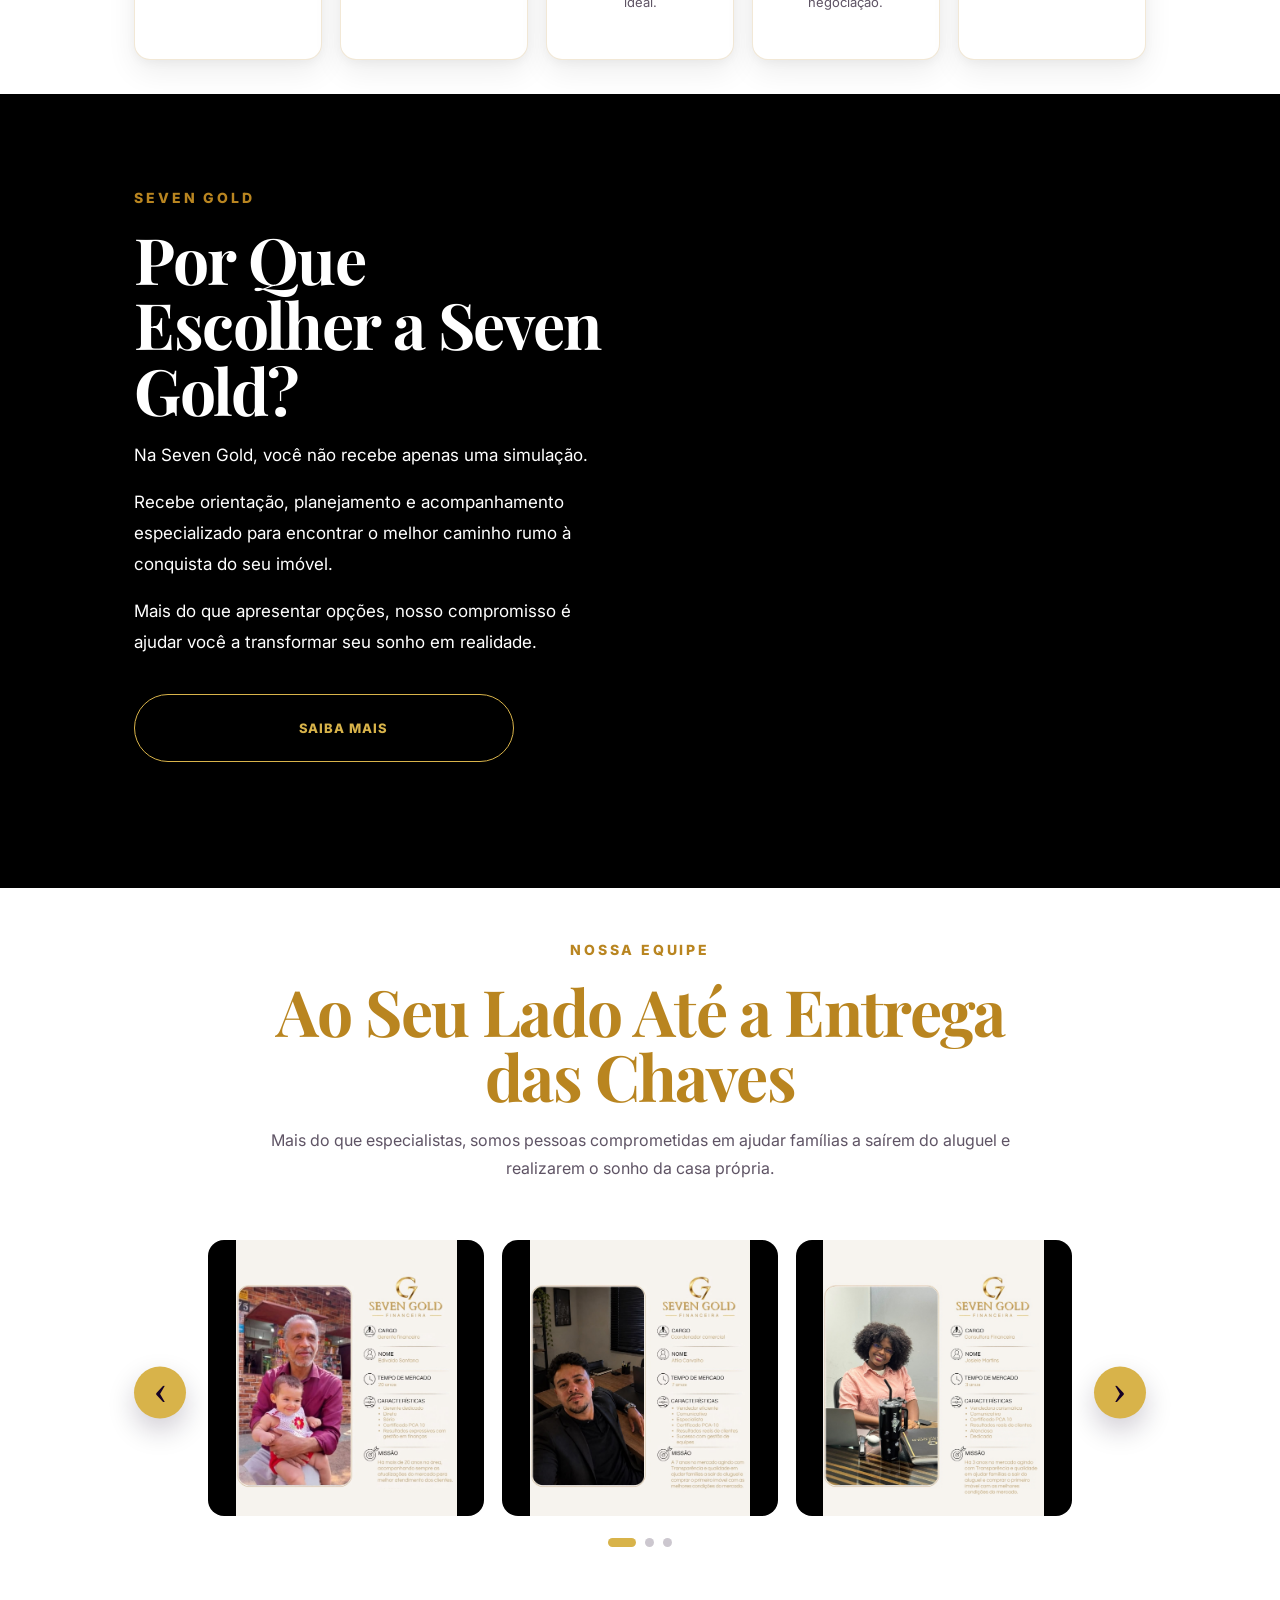
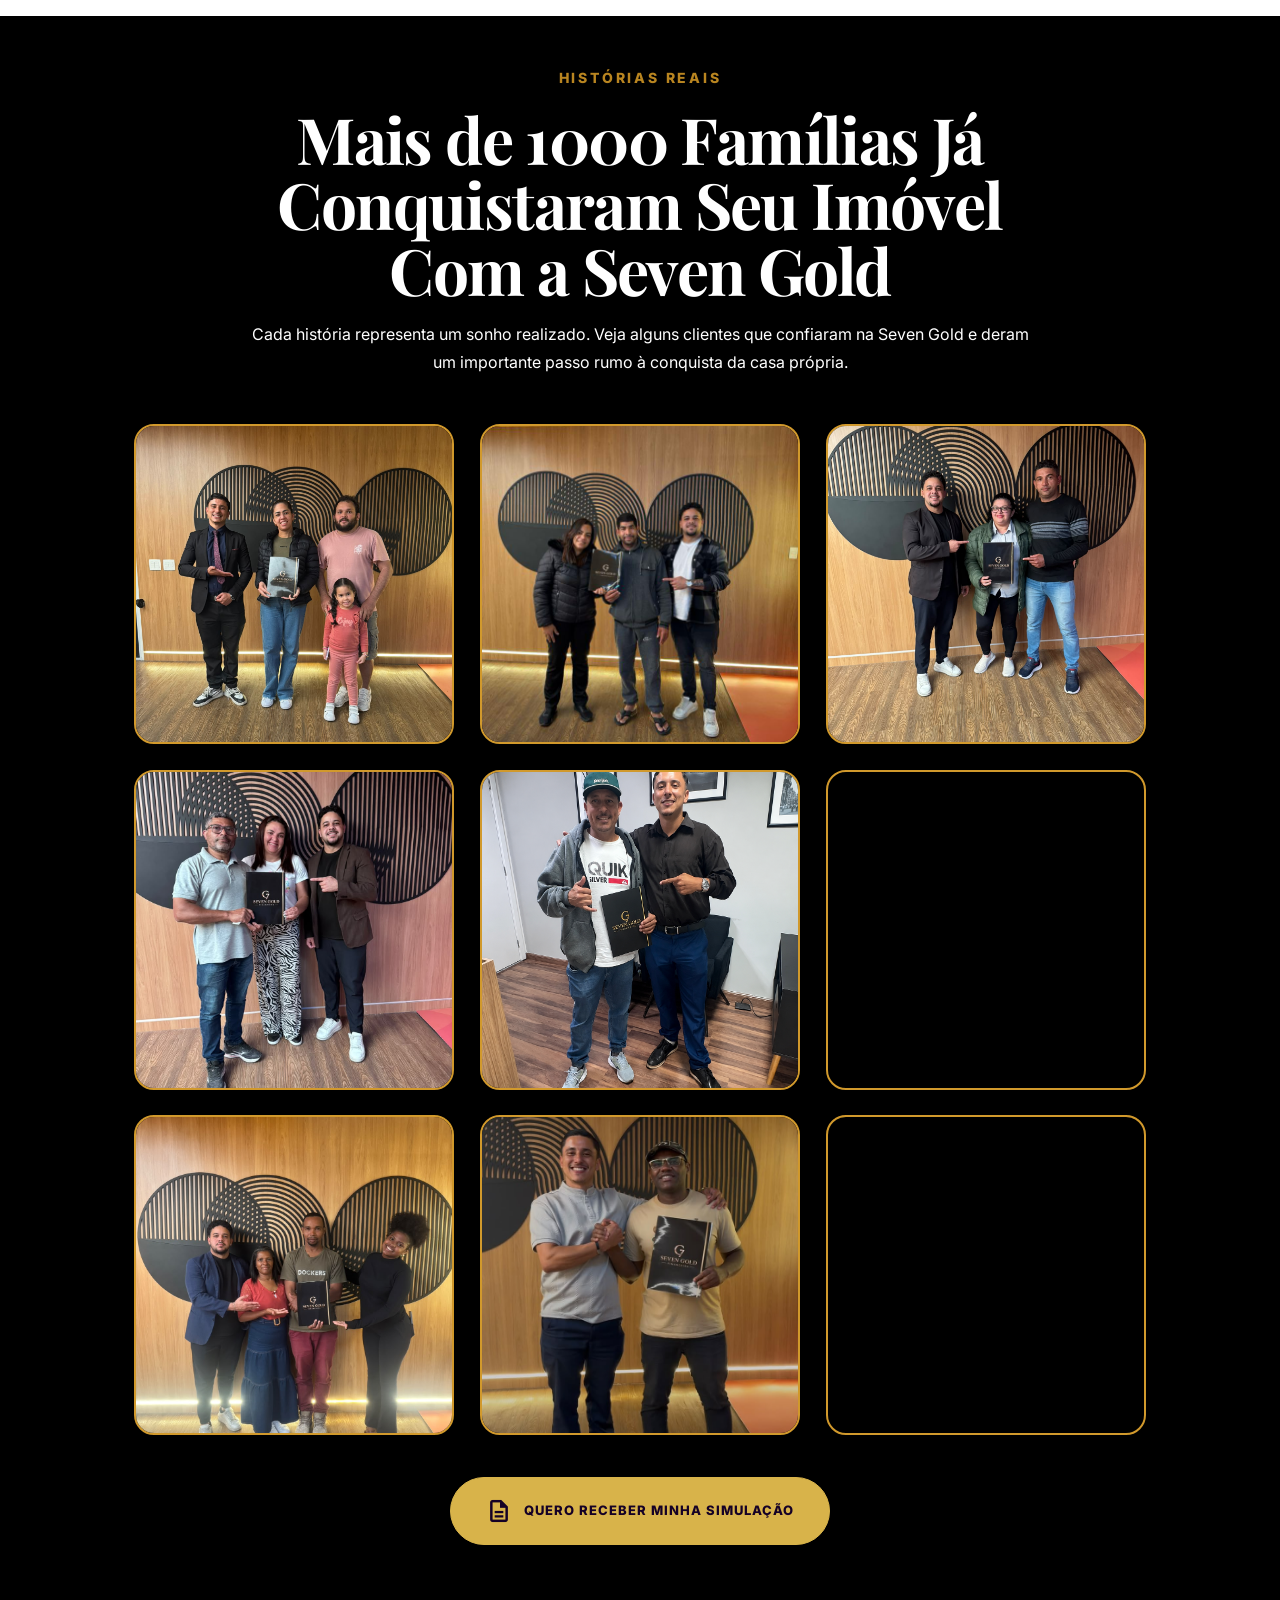
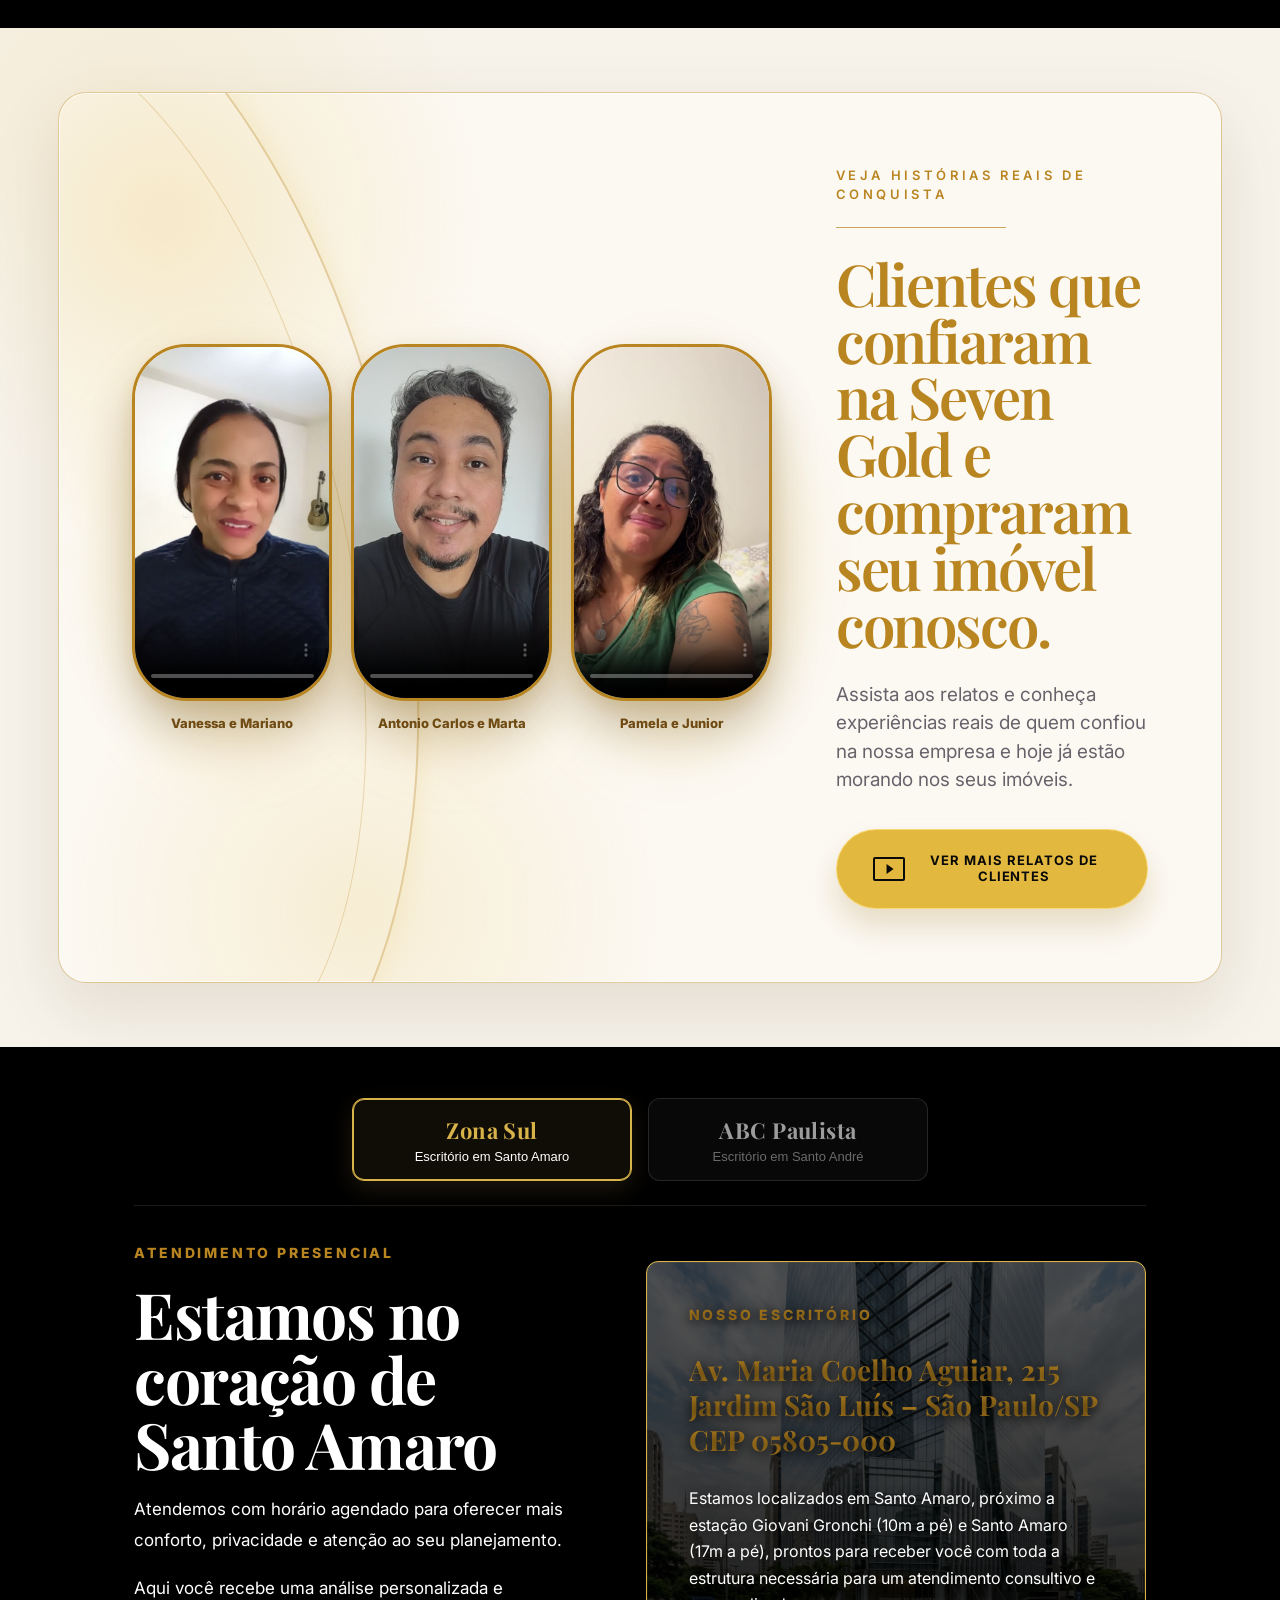
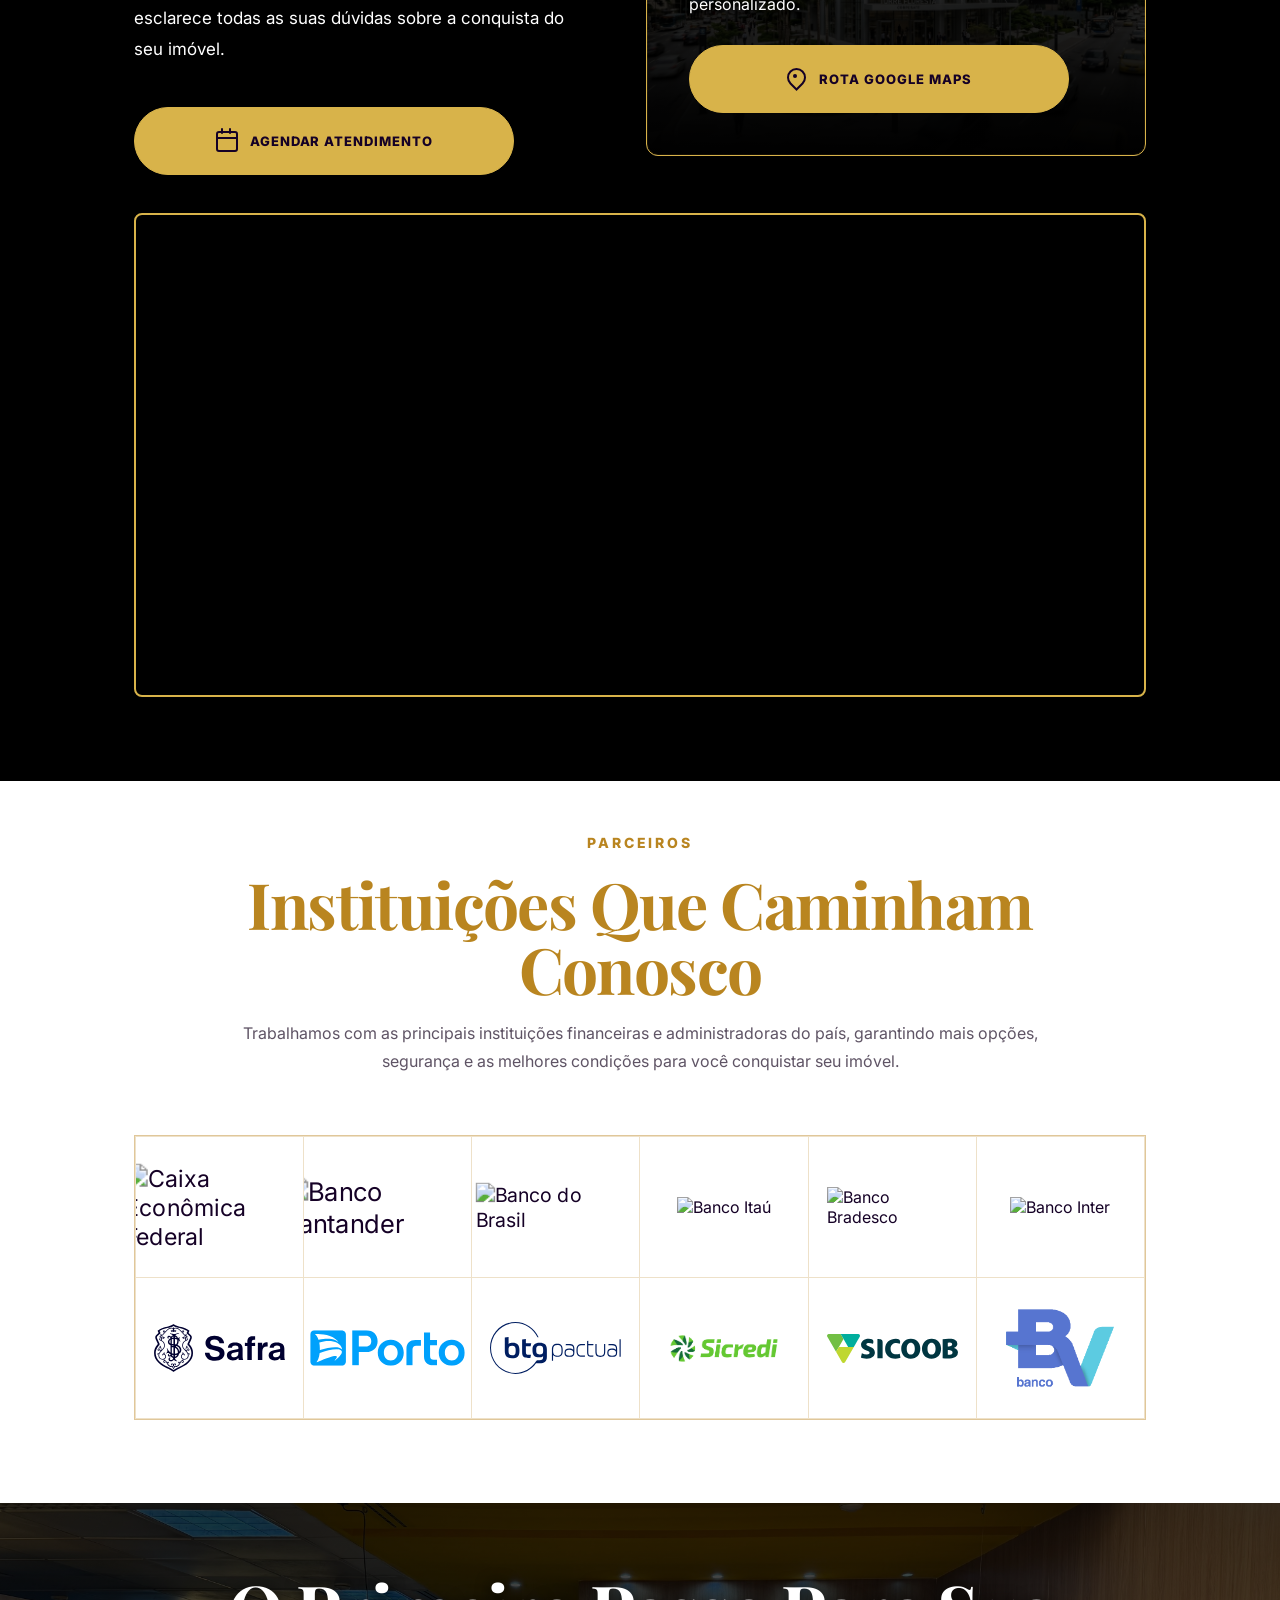
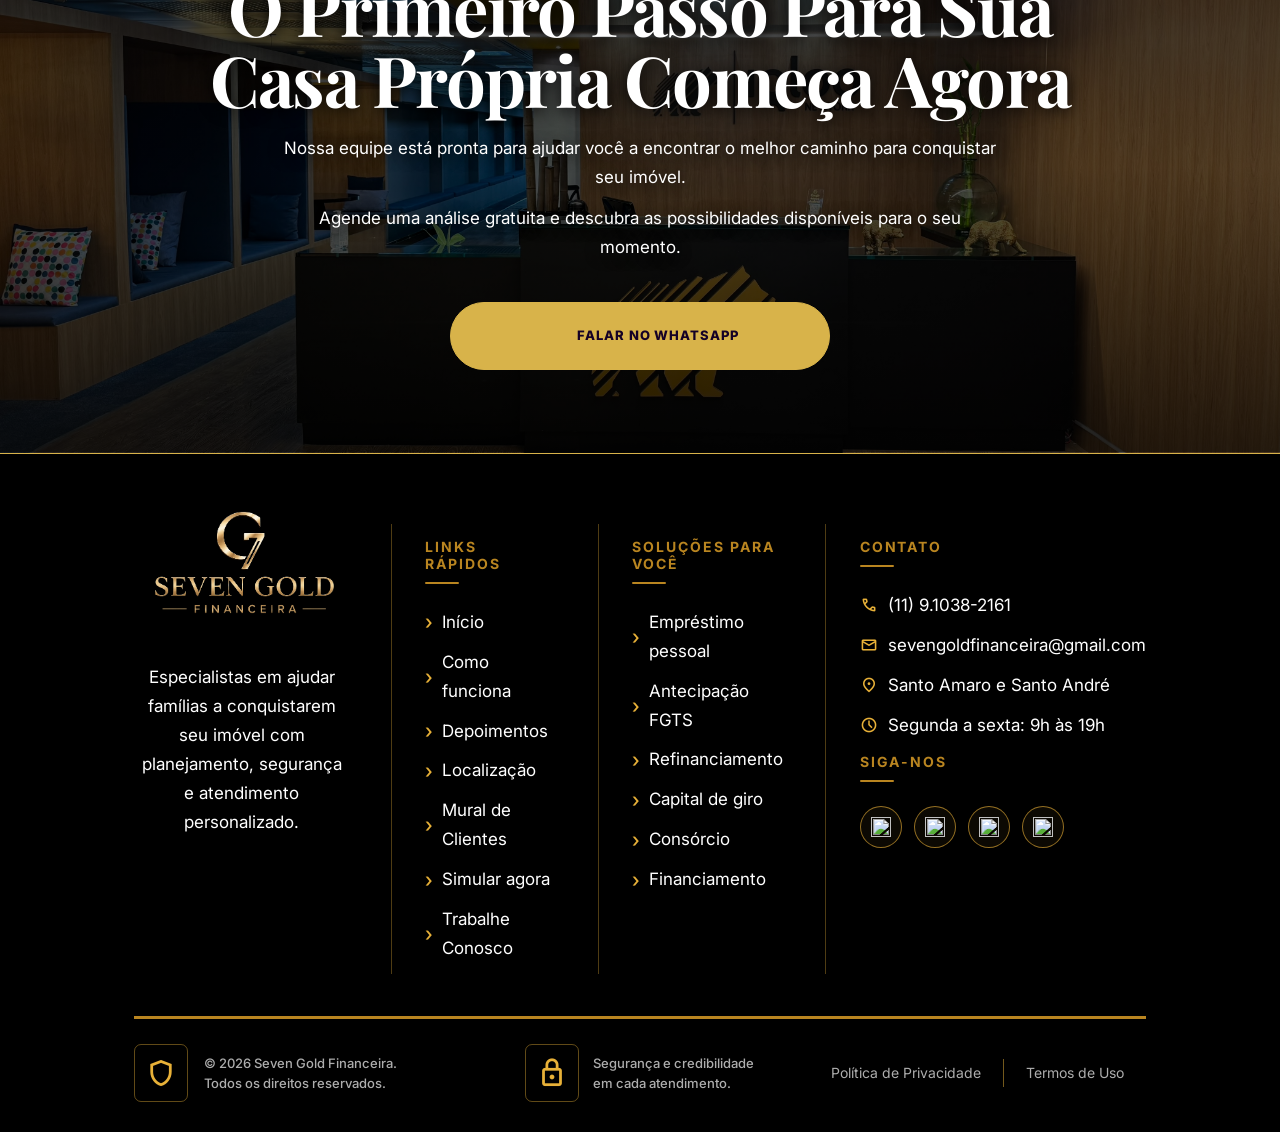
==== commit 9ba6fb83: "Remove foto das histórias reais" ====
--- a/index.html
+++ b/index.html
@@ -104,7 +104,6 @@
         <article><img src="assets/cliente-josiele-20261113.webp" alt="Cliente celebrando uma conquista com a especialista Josiele" loading="lazy" decoding="async" /></article>
         <article><img src="assets/especialista-atila-conquista-04-20261028.jpeg" alt="Clientes celebrando uma conquista com o especialista Atíla" loading="lazy" decoding="async" /></article>
         <article><img src="assets/especialista-lucas-historia-01-20260925.png" alt="Cliente celebrando uma conquista com o especialista Lucas" loading="lazy" decoding="async" /></article>
-        <article><img src="assets/especialista-jonata-historia-01-20260925.png" alt="Cliente celebrando uma conquista com o especialista Jonatã" loading="lazy" decoding="async" /></article>
         <article><img src="assets/especialista-atila-03-20260925.jpeg" alt="Clientes celebrando uma conquista com o especialista Atíla" loading="lazy" decoding="async" /></article>
         <article><img src="assets/especialista-lucas-03-20260925.jpeg" alt="Família celebrando uma conquista com o especialista Lucas" loading="lazy" decoding="async" /></article>
         <article><img src="assets/especialista-atila-conquista-03-20261028.jpeg" alt="Clientes celebrando uma conquista com o especialista Atíla" loading="lazy" decoding="async" /></article>
